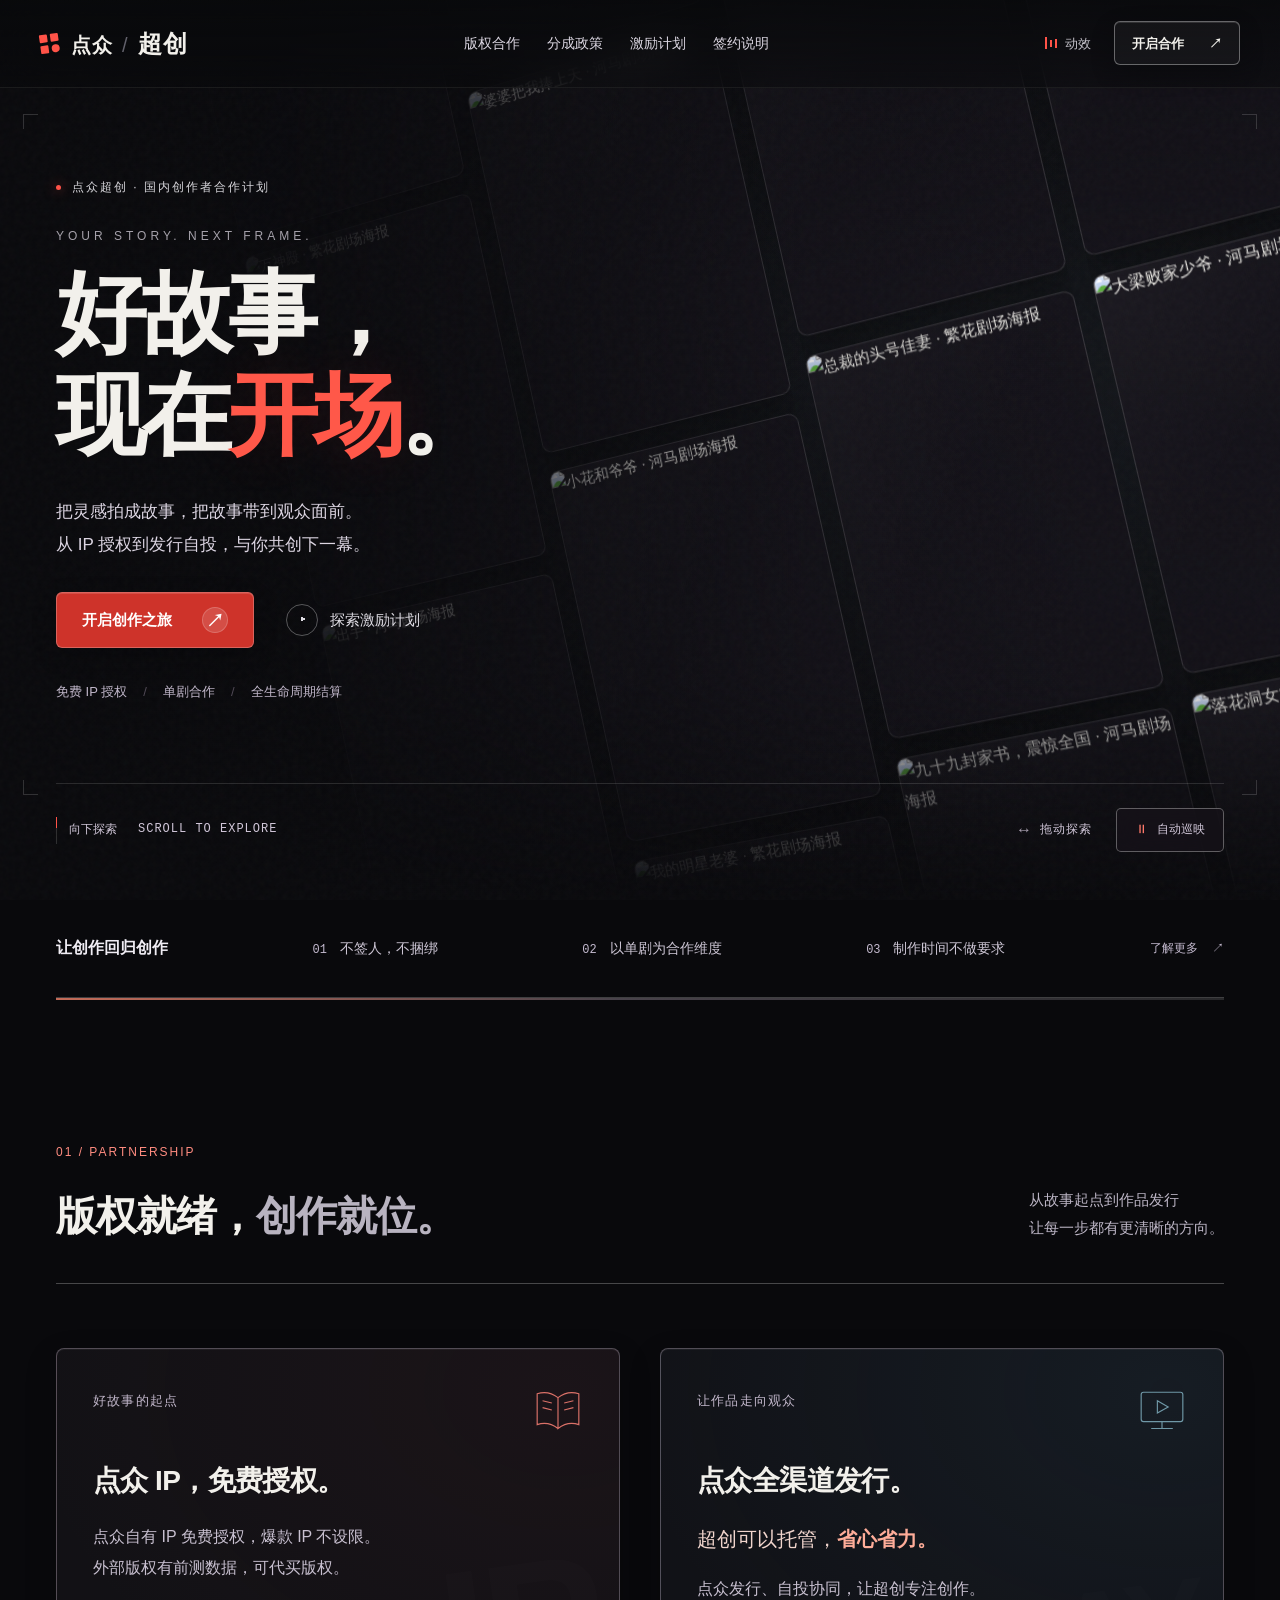
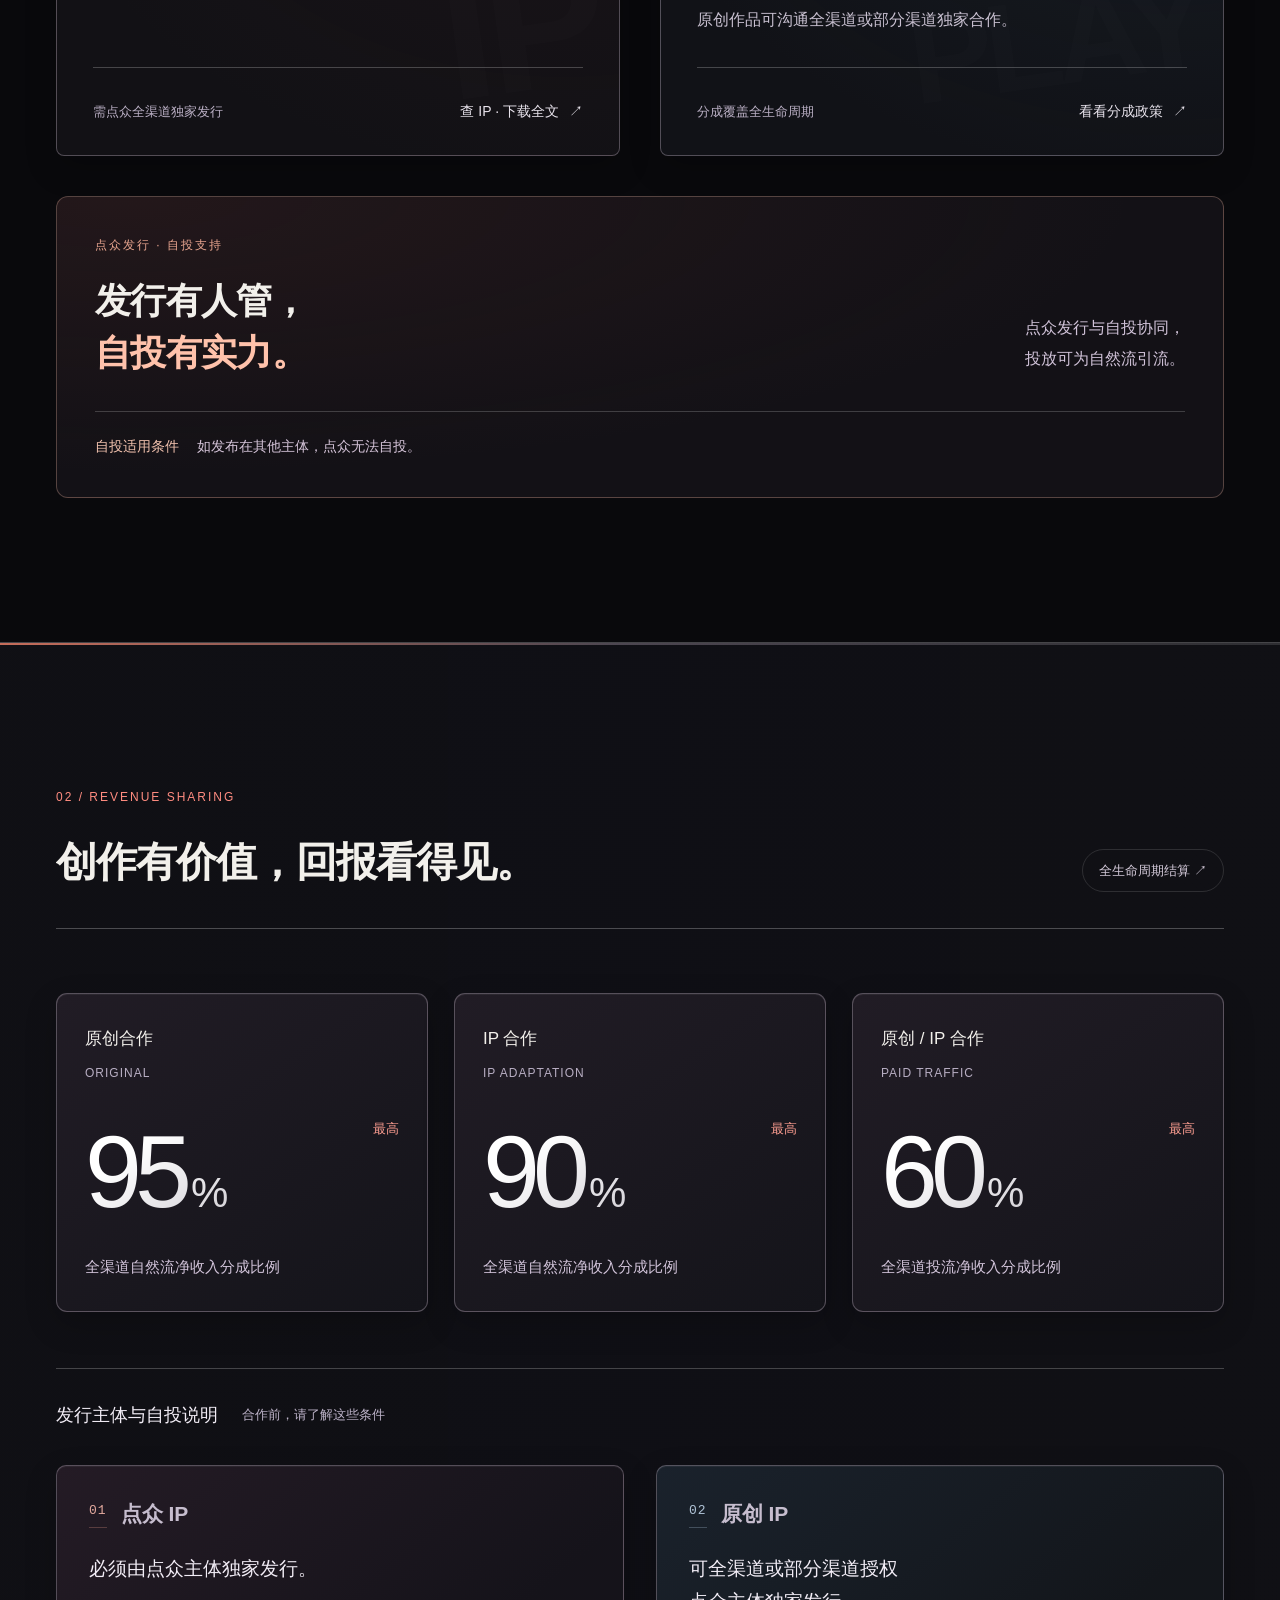
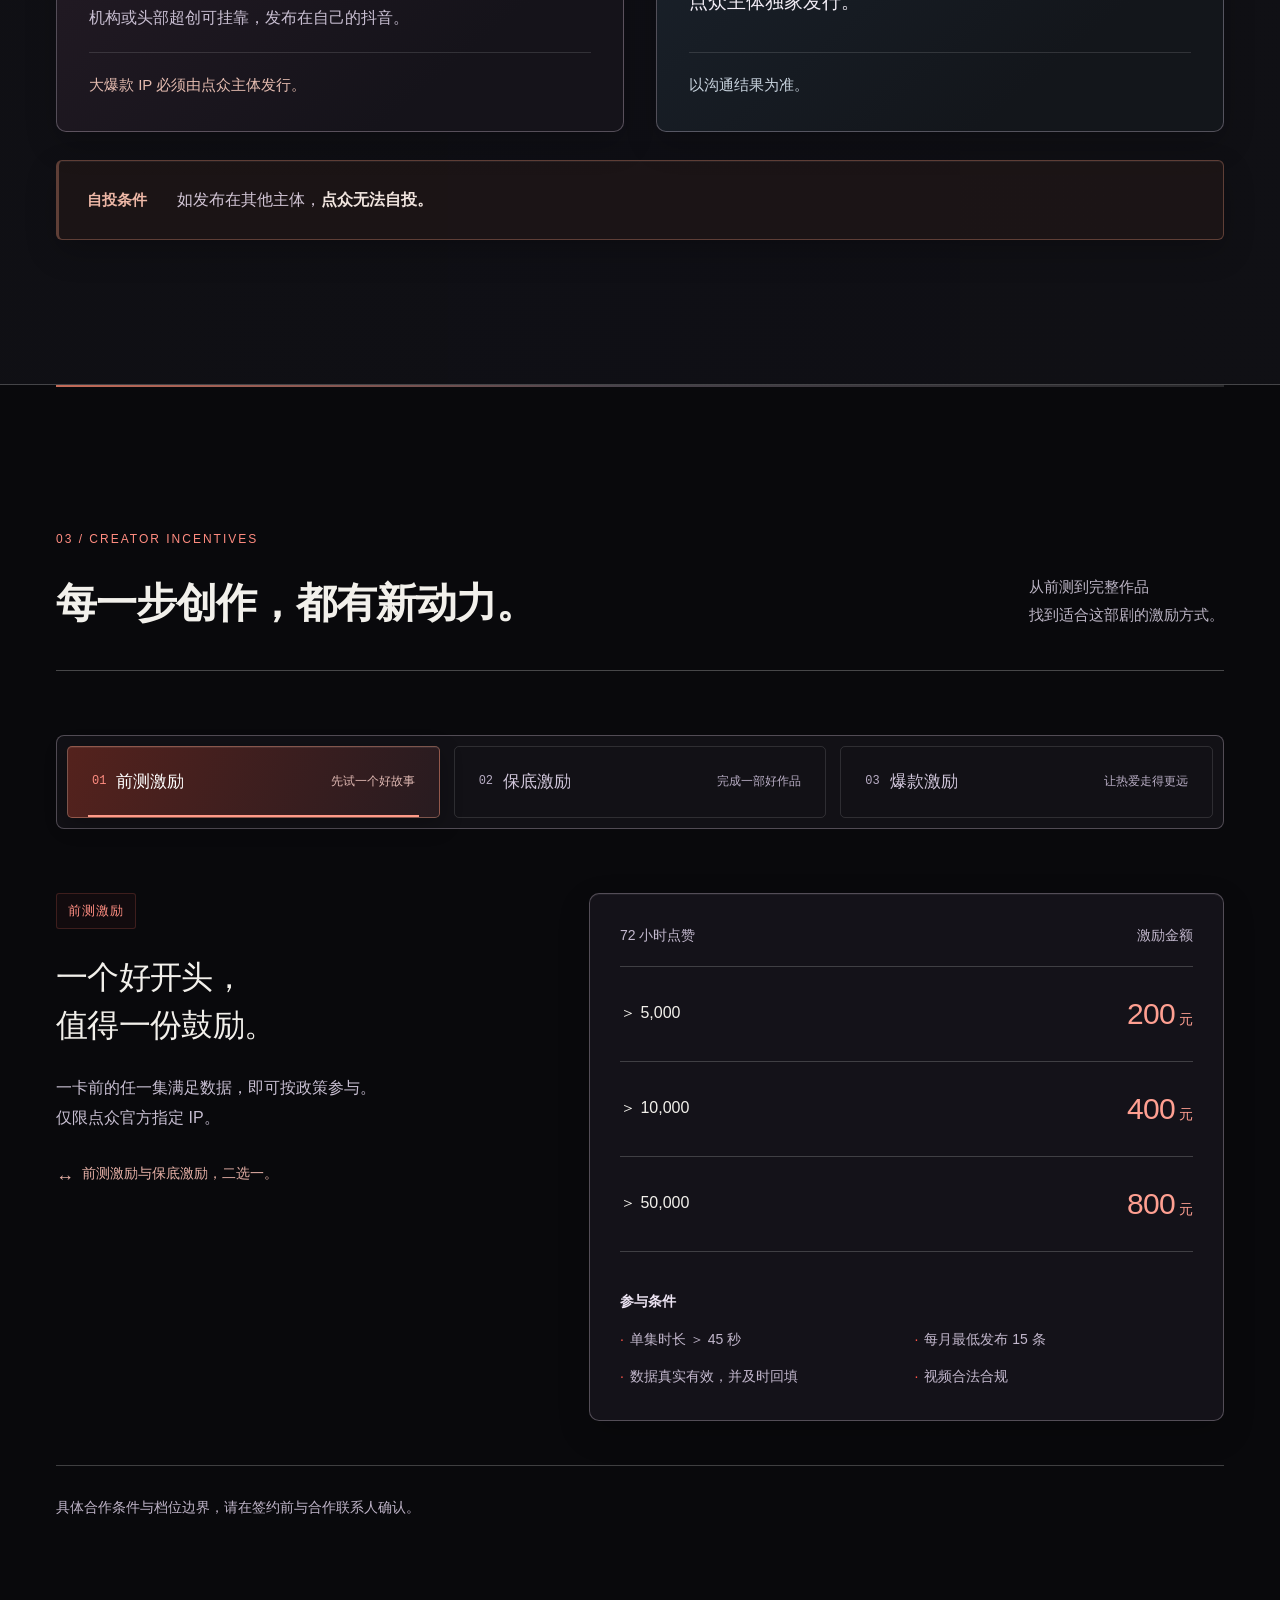
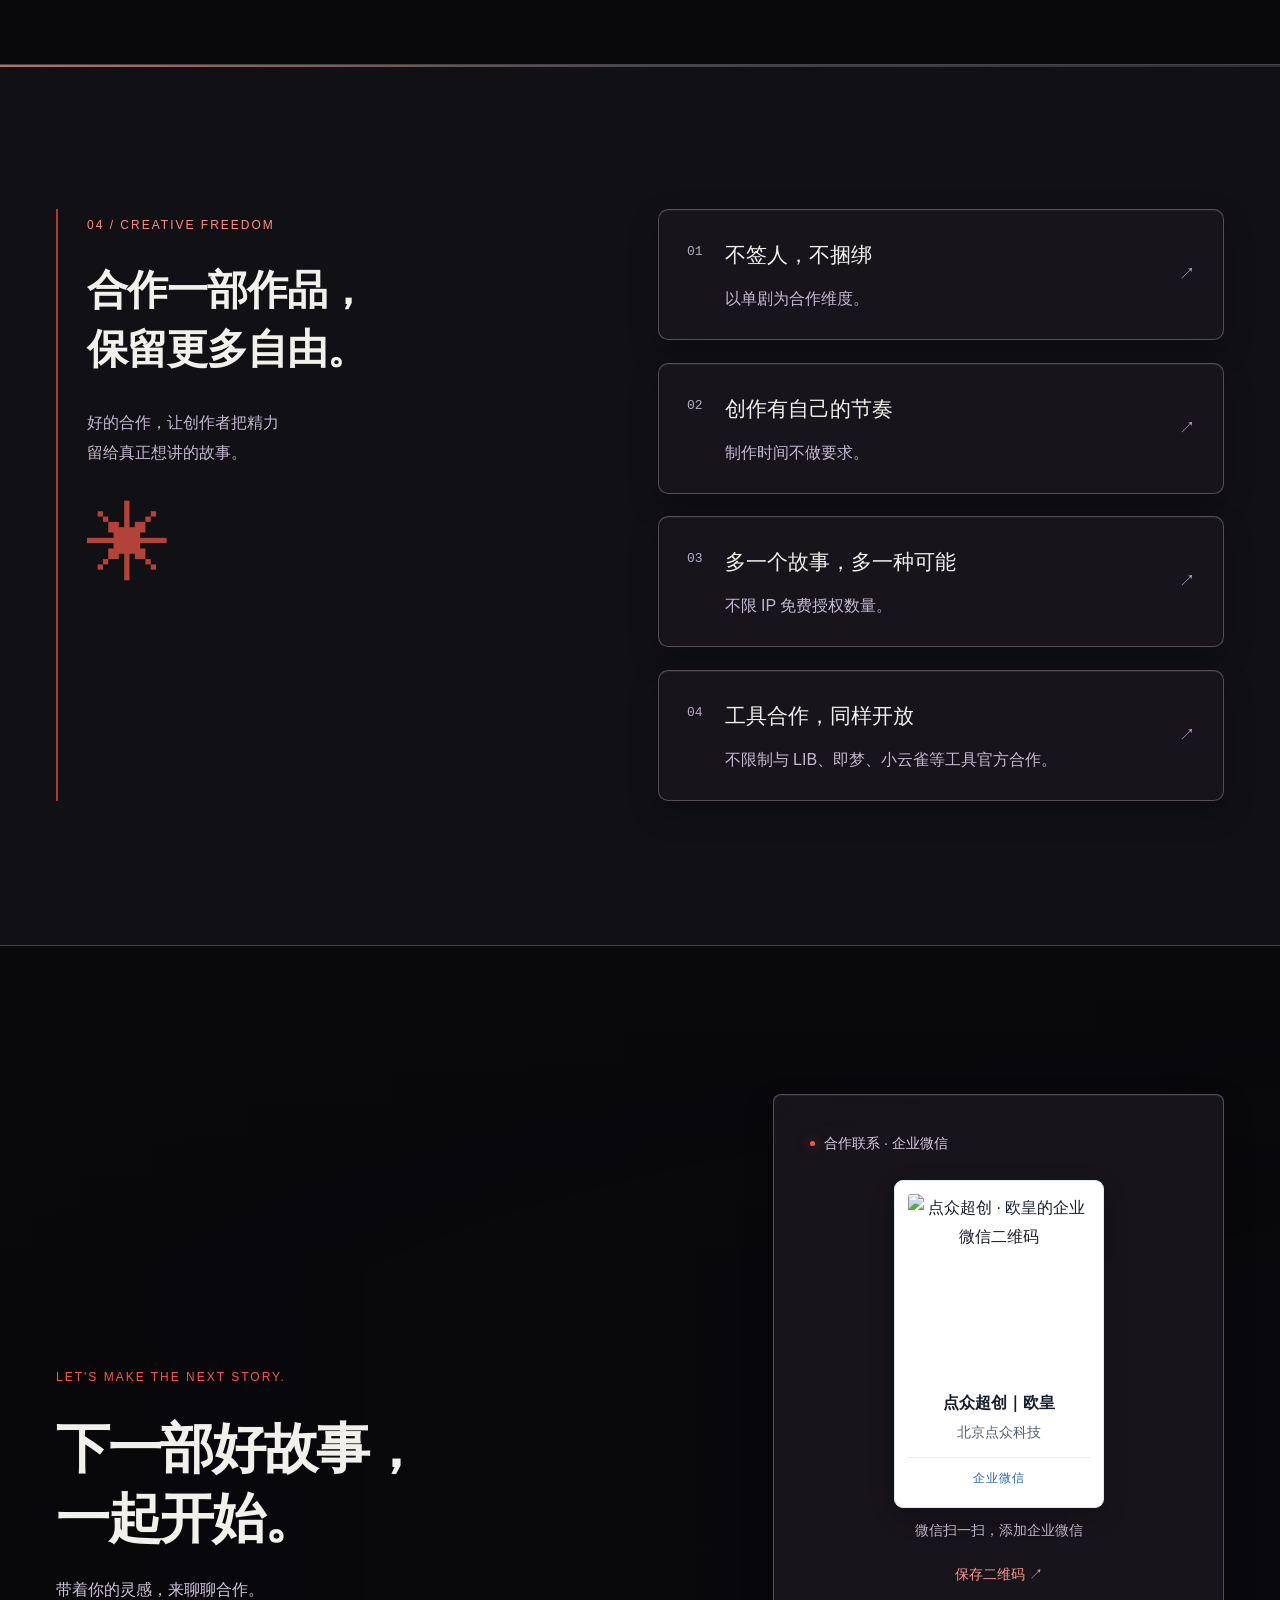
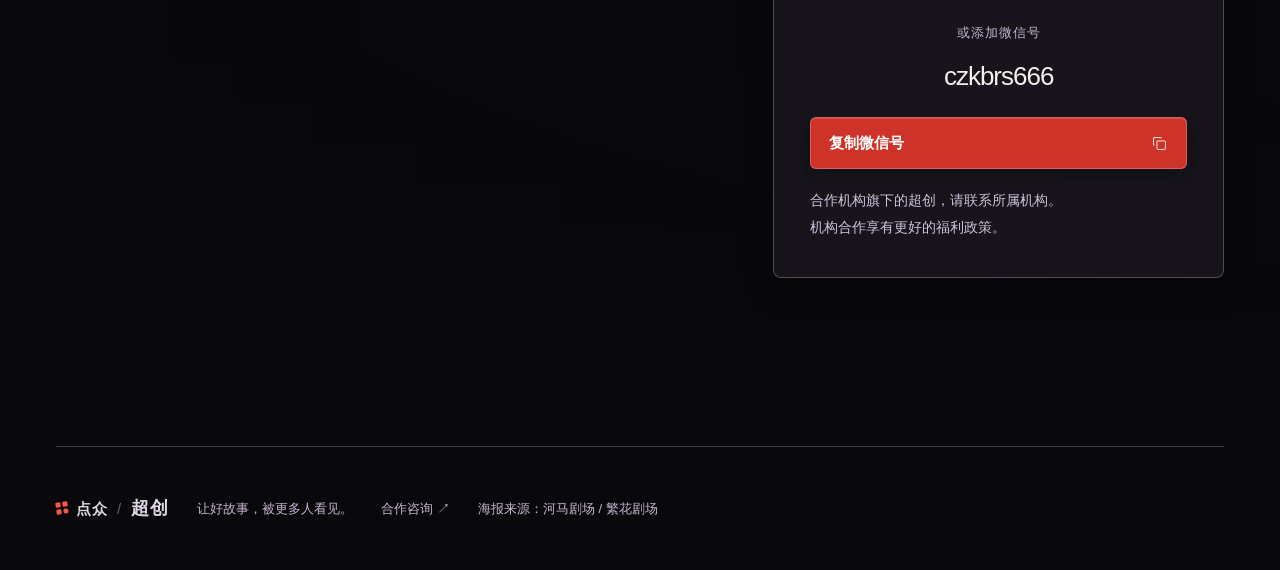
==== index.html @ 18b7c6aa "Publish latest creator cooperation website" ====
<!doctype html>
<html lang="zh-CN">
<head>
  <meta charset="UTF-8">
  <meta name="viewport" content="width=device-width, initial-scale=1">
  <meta name="theme-color" content="#09090c">
  <meta name="description" content="点众超创国内合作政策：IP免费授权、独家发行与自投、收入分成及超创激励计划。">
  <title>点众超创 · 让好故事被看见</title>
  <link rel="icon" href="data:image/svg+xml,%3Csvg xmlns='http://www.w3.org/2000/svg' viewBox='0 0 64 64'%3E%3Crect width='64' height='64' rx='16' fill='%23b83c29'/%3E%3Ctext x='32' y='46' font-size='44' text-anchor='middle' fill='%23fff' font-family='serif'%3E创%3C/text%3E%3C/svg%3E">
  <link rel="preload" as="image" href="assets/hema-new-04.jpg">
  <link rel="stylesheet" href="styles.css?v=20261109-9">
  <script src="script.js?v=20261109-8" defer></script>
</head>
<body>
  <div id="reading-progress" aria-hidden="true"></div>
  <a class="skip" href="#main">跳转到正文</a>
  <header class="site-header">
    <a class="brand" href="#" aria-label="点众超创 首页"><span class="brand-mark" aria-hidden="true"><i></i><i></i><i></i><i></i></span><span>点众<span class="brand-divider">/</span><strong>超创</strong></span></a>
    <nav aria-label="页面目录"><a href="#partnership">版权合作</a><a href="#revenue">分成政策</a><a href="#incentives">激励计划</a><a href="#agreement">签约说明</a></nav>
    <div class="header-actions"><button id="motion-toggle" class="motion-toggle" aria-pressed="true" aria-label="关闭动效"><span class="motion-bars" aria-hidden="true"><i></i><i></i><i></i></span><span>动效</span></button><button class="button button-small button-dark" data-contact>开启合作 <span aria-hidden="true">↗</span></button></div>
  </header>

  <main id="main">
    <section class="hero" aria-labelledby="hero-title">
      <div class="hero-bg reel-background"><div class="poster-reel" role="group" tabindex="0" aria-label="万花筒海报滚轴，36部河马与繁花剧场剧目，可左右拖动或按方向键浏览，空格暂停或继续"><div class="reel-column" data-direction="1" data-speed="0.8" data-offset="0"><div class="reel-track" aria-hidden="true"><div class="reel-set"><div class="reel-poster reel-poster-official" style="--poster-ratio:559/799"><img src="assets/hema-new-04.jpg" alt="桃花马上请长缨 · 河马剧场海报" draggable="false" decoding="async"></div><div class="reel-poster reel-poster-official" style="--poster-ratio:424/606"><img src="assets/fanhua-02.jpg" alt="万神殿 · 繁花剧场海报" draggable="false" decoding="async"></div><div class="reel-poster reel-poster-official" style="--poster-ratio:559/799"><img src="assets/hema-new-06.jpg" alt="出手 · 河马剧场海报" draggable="false" decoding="async"></div><div class="reel-poster reel-poster-official" style="--poster-ratio:559/745"><img src="assets/hema-zhenqianjin.jpg" alt="真千金她只谋权不谋爱 · 河马剧场海报" draggable="false" decoding="async"></div><div class="reel-poster reel-poster-official" style="--poster-ratio:1080/1920"><img src="assets/hema-new-01.jpg" alt="爸爸，你凶我我也爱你 · 河马剧场海报" draggable="false" decoding="async"></div><div class="reel-poster reel-poster-official" style="--poster-ratio:424/606"><img src="assets/fanhua-04.jpg" alt="王者归来 · 繁花剧场海报" draggable="false" decoding="async"></div><div class="reel-poster reel-poster-official" style="--poster-ratio:559/799"><img src="assets/hema-new-05.jpg" alt="团宠老妈惹不起 · 河马剧场海报" draggable="false" decoding="async"></div><div class="reel-poster reel-poster-official" style="--poster-ratio:1080/1920"><img src="assets/hema-zhici.jpg" alt="至此星辰远 · 河马剧场海报" draggable="false" decoding="async"></div><div class="reel-poster reel-poster-official" style="--poster-ratio:559/799"><img src="assets/hema-new-08.jpg" alt="六十大寿 · 河马剧场海报" draggable="false" decoding="async"></div></div><div class="reel-set"><div class="reel-poster reel-poster-official" style="--poster-ratio:559/799"><img src="assets/hema-new-04.jpg" alt="桃花马上请长缨 · 河马剧场海报" draggable="false" decoding="async"></div><div class="reel-poster reel-poster-official" style="--poster-ratio:424/606"><img src="assets/fanhua-02.jpg" alt="万神殿 · 繁花剧场海报" draggable="false" decoding="async"></div><div class="reel-poster reel-poster-official" style="--poster-ratio:559/799"><img src="assets/hema-new-06.jpg" alt="出手 · 河马剧场海报" draggable="false" decoding="async"></div><div class="reel-poster reel-poster-official" style="--poster-ratio:559/745"><img src="assets/hema-zhenqianjin.jpg" alt="真千金她只谋权不谋爱 · 河马剧场海报" draggable="false" decoding="async"></div><div class="reel-poster reel-poster-official" style="--poster-ratio:1080/1920"><img src="assets/hema-new-01.jpg" alt="爸爸，你凶我我也爱你 · 河马剧场海报" draggable="false" decoding="async"></div><div class="reel-poster reel-poster-official" style="--poster-ratio:424/606"><img src="assets/fanhua-04.jpg" alt="王者归来 · 繁花剧场海报" draggable="false" decoding="async"></div><div class="reel-poster reel-poster-official" style="--poster-ratio:559/799"><img src="assets/hema-new-05.jpg" alt="团宠老妈惹不起 · 河马剧场海报" draggable="false" decoding="async"></div><div class="reel-poster reel-poster-official" style="--poster-ratio:1080/1920"><img src="assets/hema-zhici.jpg" alt="至此星辰远 · 河马剧场海报" draggable="false" decoding="async"></div><div class="reel-poster reel-poster-official" style="--poster-ratio:559/799"><img src="assets/hema-new-08.jpg" alt="六十大寿 · 河马剧场海报" draggable="false" decoding="async"></div></div></div></div><div class="reel-column" data-direction="-1" data-speed="1" data-offset="0.35"><div class="reel-track" aria-hidden="true"><div class="reel-set"><div class="reel-poster reel-poster-official" style="--poster-ratio:559/799"><img src="assets/hema-new-18.jpg" alt="南瓷北城 · 河马剧场海报" draggable="false" decoding="async"></div><div class="reel-poster reel-poster-official" style="--poster-ratio:960/1280"><img src="assets/hema-shizi.jpg" alt="世子无双 · 河马剧场海报" draggable="false" decoding="async"></div><div class="reel-poster reel-poster-official" style="--poster-ratio:424/606"><img src="assets/fanhua-05.jpg" alt="商医生，姗姗来迟 · 繁花剧场海报" draggable="false" decoding="async"></div><div class="reel-poster reel-poster-official" style="--poster-ratio:559/799"><img src="assets/hema-new-09.jpg" alt="替身为凰 · 河马剧场海报" draggable="false" decoding="async"></div><div class="reel-poster reel-poster-official" style="--poster-ratio:559/799"><img src="assets/hema-new-20.jpg" alt="婆婆把我捧上天 · 河马剧场海报" draggable="false" decoding="async"></div><div class="reel-poster reel-poster-official" style="--poster-ratio:559/799"><img src="assets/hema-new-16.jpg" alt="小花和爷爷 · 河马剧场海报" draggable="false" decoding="async"></div><div class="reel-poster reel-poster-official" style="--poster-ratio:424/606"><img src="assets/fanhua-03.jpg" alt="我的明星老婆 · 繁花剧场海报" draggable="false" decoding="async"></div><div class="reel-poster reel-poster-official" style="--poster-ratio:1080/1920"><img src="assets/hema-new-03.jpg" alt="等花开，等你归 · 河马剧场海报" draggable="false" decoding="async"></div><div class="reel-poster reel-poster-official" style="--poster-ratio:559/799"><img src="assets/hema-new-17.jpg" alt="无极归来 · 河马剧场海报" draggable="false" decoding="async"></div></div><div class="reel-set"><div class="reel-poster reel-poster-official" style="--poster-ratio:559/799"><img src="assets/hema-new-18.jpg" alt="南瓷北城 · 河马剧场海报" draggable="false" decoding="async"></div><div class="reel-poster reel-poster-official" style="--poster-ratio:960/1280"><img src="assets/hema-shizi.jpg" alt="世子无双 · 河马剧场海报" draggable="false" decoding="async"></div><div class="reel-poster reel-poster-official" style="--poster-ratio:424/606"><img src="assets/fanhua-05.jpg" alt="商医生，姗姗来迟 · 繁花剧场海报" draggable="false" decoding="async"></div><div class="reel-poster reel-poster-official" style="--poster-ratio:559/799"><img src="assets/hema-new-09.jpg" alt="替身为凰 · 河马剧场海报" draggable="false" decoding="async"></div><div class="reel-poster reel-poster-official" style="--poster-ratio:559/799"><img src="assets/hema-new-20.jpg" alt="婆婆把我捧上天 · 河马剧场海报" draggable="false" decoding="async"></div><div class="reel-poster reel-poster-official" style="--poster-ratio:559/799"><img src="assets/hema-new-16.jpg" alt="小花和爷爷 · 河马剧场海报" draggable="false" decoding="async"></div><div class="reel-poster reel-poster-official" style="--poster-ratio:424/606"><img src="assets/fanhua-03.jpg" alt="我的明星老婆 · 繁花剧场海报" draggable="false" decoding="async"></div><div class="reel-poster reel-poster-official" style="--poster-ratio:1080/1920"><img src="assets/hema-new-03.jpg" alt="等花开，等你归 · 河马剧场海报" draggable="false" decoding="async"></div><div class="reel-poster reel-poster-official" style="--poster-ratio:559/799"><img src="assets/hema-new-17.jpg" alt="无极归来 · 河马剧场海报" draggable="false" decoding="async"></div></div></div></div><div class="reel-column" data-direction="1" data-speed="0.9" data-offset="0.15"><div class="reel-track" aria-hidden="true"><div class="reel-set"><div class="reel-poster reel-poster-official" style="--poster-ratio:848/1212"><img src="assets/fanhua-09.jpg" alt="小厨娘的少主夫君 · 繁花剧场海报" draggable="false" decoding="async"></div><div class="reel-poster reel-poster-official" style="--poster-ratio:559/799"><img src="assets/hema-new-10.jpg" alt="大剑 · 河马剧场海报" draggable="false" decoding="async"></div><div class="reel-poster reel-poster-official" style="--poster-ratio:559/799"><img src="assets/hema-new-12.jpg" alt="燃尽九州换卿悦 · 河马剧场海报" draggable="false" decoding="async"></div><div class="reel-poster reel-poster-official" style="--poster-ratio:848/1212"><img src="assets/fanhua-07.jpg" alt="总裁的头号佳妻 · 繁花剧场海报" draggable="false" decoding="async"></div><div class="reel-poster reel-poster-official" style="--poster-ratio:559/799"><img src="assets/hema-new-14.jpg" alt="九十九封家书，震惊全国 · 河马剧场海报" draggable="false" decoding="async"></div><div class="reel-poster reel-poster-official" style="--poster-ratio:1080/1440"><img src="assets/hema-xianyi.jpg" alt="鲜衣怒马少年郎 · 河马剧场海报" draggable="false" decoding="async"></div><div class="reel-poster reel-poster-official" style="--poster-ratio:559/799"><img src="assets/hema-new-13.jpg" alt="那年阳光正好 · 河马剧场海报" draggable="false" decoding="async"></div><div class="reel-poster reel-poster-official" style="--poster-ratio:559/799"><img src="assets/hema-new-11.jpg" alt="大夏傻神 · 河马剧场海报" draggable="false" decoding="async"></div><div class="reel-poster reel-poster-official" style="--poster-ratio:1080/1920"><img src="assets/hema-new-02.jpg" alt="大小姐浴火重生 · 河马剧场海报" draggable="false" decoding="async"></div></div><div class="reel-set"><div class="reel-poster reel-poster-official" style="--poster-ratio:848/1212"><img src="assets/fanhua-09.jpg" alt="小厨娘的少主夫君 · 繁花剧场海报" draggable="false" decoding="async"></div><div class="reel-poster reel-poster-official" style="--poster-ratio:559/799"><img src="assets/hema-new-10.jpg" alt="大剑 · 河马剧场海报" draggable="false" decoding="async"></div><div class="reel-poster reel-poster-official" style="--poster-ratio:559/799"><img src="assets/hema-new-12.jpg" alt="燃尽九州换卿悦 · 河马剧场海报" draggable="false" decoding="async"></div><div class="reel-poster reel-poster-official" style="--poster-ratio:848/1212"><img src="assets/fanhua-07.jpg" alt="总裁的头号佳妻 · 繁花剧场海报" draggable="false" decoding="async"></div><div class="reel-poster reel-poster-official" style="--poster-ratio:559/799"><img src="assets/hema-new-14.jpg" alt="九十九封家书，震惊全国 · 河马剧场海报" draggable="false" decoding="async"></div><div class="reel-poster reel-poster-official" style="--poster-ratio:1080/1440"><img src="assets/hema-xianyi.jpg" alt="鲜衣怒马少年郎 · 河马剧场海报" draggable="false" decoding="async"></div><div class="reel-poster reel-poster-official" style="--poster-ratio:559/799"><img src="assets/hema-new-13.jpg" alt="那年阳光正好 · 河马剧场海报" draggable="false" decoding="async"></div><div class="reel-poster reel-poster-official" style="--poster-ratio:559/799"><img src="assets/hema-new-11.jpg" alt="大夏傻神 · 河马剧场海报" draggable="false" decoding="async"></div><div class="reel-poster reel-poster-official" style="--poster-ratio:1080/1920"><img src="assets/hema-new-02.jpg" alt="大小姐浴火重生 · 河马剧场海报" draggable="false" decoding="async"></div></div></div></div><div class="reel-column" data-direction="-1" data-speed="1.1" data-offset="0.5"><div class="reel-track" aria-hidden="true"><div class="reel-set"><div class="reel-poster reel-poster-official" style="--poster-ratio:1080/1920"><img src="assets/hema-wanli.jpg" alt="万里江山入我怀 · 河马剧场海报" draggable="false" decoding="async"></div><div class="reel-poster reel-poster-official" style="--poster-ratio:424/606"><img src="assets/fanhua-01.jpg" alt="巅峰狂少 · 繁花剧场海报" draggable="false" decoding="async"></div><div class="reel-poster reel-poster-official" style="--poster-ratio:559/799"><img src="assets/hema-new-07.jpg" alt="独宠小农妃 · 河马剧场海报" draggable="false" decoding="async"></div><div class="reel-poster reel-poster-official" style="--poster-ratio:559/745"><img src="assets/hema-yuanjin.jpg" alt="缘尽至此，爱不再言 · 河马剧场海报" draggable="false" decoding="async"></div><div class="reel-poster reel-poster-official" style="--poster-ratio:848/1212"><img src="assets/fanhua-06.jpg" alt="爱逢对手 · 繁花剧场海报" draggable="false" decoding="async"></div><div class="reel-poster reel-poster-official" style="--poster-ratio:559/799"><img src="assets/hema-new-19.jpg" alt="请君入我相思局 · 河马剧场海报" draggable="false" decoding="async"></div><div class="reel-poster reel-poster-official" style="--poster-ratio:559/799"><img src="assets/hema-new-15.jpg" alt="大梁败家少爷 · 河马剧场海报" draggable="false" decoding="async"></div><div class="reel-poster reel-poster-official" style="--poster-ratio:848/1212"><img src="assets/fanhua-08.jpg" alt="落花洞女的传说 · 繁花剧场海报" draggable="false" decoding="async"></div><div class="reel-poster reel-poster-official" style="--poster-ratio:559/799"><img src="assets/hema-new-21.jpg" alt="天尊归来 · 河马剧场海报" draggable="false" decoding="async"></div></div><div class="reel-set"><div class="reel-poster reel-poster-official" style="--poster-ratio:1080/1920"><img src="assets/hema-wanli.jpg" alt="万里江山入我怀 · 河马剧场海报" draggable="false" decoding="async"></div><div class="reel-poster reel-poster-official" style="--poster-ratio:424/606"><img src="assets/fanhua-01.jpg" alt="巅峰狂少 · 繁花剧场海报" draggable="false" decoding="async"></div><div class="reel-poster reel-poster-official" style="--poster-ratio:559/799"><img src="assets/hema-new-07.jpg" alt="独宠小农妃 · 河马剧场海报" draggable="false" decoding="async"></div><div class="reel-poster reel-poster-official" style="--poster-ratio:559/745"><img src="assets/hema-yuanjin.jpg" alt="缘尽至此，爱不再言 · 河马剧场海报" draggable="false" decoding="async"></div><div class="reel-poster reel-poster-official" style="--poster-ratio:848/1212"><img src="assets/fanhua-06.jpg" alt="爱逢对手 · 繁花剧场海报" draggable="false" decoding="async"></div><div class="reel-poster reel-poster-official" style="--poster-ratio:559/799"><img src="assets/hema-new-19.jpg" alt="请君入我相思局 · 河马剧场海报" draggable="false" decoding="async"></div><div class="reel-poster reel-poster-official" style="--poster-ratio:559/799"><img src="assets/hema-new-15.jpg" alt="大梁败家少爷 · 河马剧场海报" draggable="false" decoding="async"></div><div class="reel-poster reel-poster-official" style="--poster-ratio:848/1212"><img src="assets/fanhua-08.jpg" alt="落花洞女的传说 · 繁花剧场海报" draggable="false" decoding="async"></div><div class="reel-poster reel-poster-official" style="--poster-ratio:559/799"><img src="assets/hema-new-21.jpg" alt="天尊归来 · 河马剧场海报" draggable="false" decoding="async"></div></div></div></div></div></div>
      <div class="hero-vignette" aria-hidden="true"></div><div class="film-grain" aria-hidden="true"></div>
      <div class="hero-frame" aria-hidden="true"><i></i><i></i><i></i><i></i></div>
      <div class="hero-content wrap">
        <div class="hero-copy">
          <p class="eyebrow"><span class="status-dot"></span> 点众超创 · 国内创作者合作计划</p>
          <div class="hero-overline">YOUR STORY. NEXT FRAME.</div>
          <h1 id="hero-title"><span>好故事，</span><br><span class="hero-title-last">现在<span class="red">开场</span>。</span></h1>
          <p class="hero-description">把灵感拍成故事，把故事带到观众面前。<br>从 IP 授权到发行自投，与你共创下一幕。</p>
          <div class="hero-actions"><a class="button button-red" href="#partnership"><span>开启创作之旅</span><span class="arrow-disc" aria-hidden="true">↗</span></a><a class="hero-policy-link" href="#incentives"><span class="play-disc" aria-hidden="true">▸</span> 探索激励计划</a></div>
          <div class="hero-footnote"><span>免费 IP 授权</span><b>/</b><span>单剧合作</span><b>/</b><span>全生命周期结算</span></div>
        </div>
        <div class="hero-bottom"><a class="scroll-cue" href="#partnership"><span class="scroll-line" aria-hidden="true"></span> 向下探索 <span>SCROLL TO EXPLORE</span></a><div class="reel-controls"><span class="reel-drag-hint">↔ <span>拖动探索</span></span><button id="reel-toggle" class="reel-toggle" aria-pressed="true" aria-label="暂停海报滚轴"><span class="reel-control-icon" aria-hidden="true"></span><span data-reel-label>自动巡映</span></button></div></div>
      </div>
    </section>

    <div class="principles wrap"><span class="principles-title">让创作回归创作</span><span><i>01</i> 不签人，不捆绑</span><span><i>02</i> 以单剧为合作维度</span><span><i>03</i> 制作时间不做要求</span><a href="#agreement" aria-label="查看完整签约说明">了解更多 <span aria-hidden="true">↗</span></a></div>

    <section class="section wrap" id="partnership" aria-labelledby="partnership-title">
      <div class="section-heading" data-reveal><div><p class="eyebrow section-index">01 / PARTNERSHIP</p><h2 id="partnership-title">版权就绪，<span class="muted-title">创作就位。</span></h2></div><p class="section-aside">从故事起点到作品发行<br>让每一步都有更清晰的方向。</p></div>
      <div class="partnership-grid">
        <article class="partnership-card ip-card tilt-card" data-reveal><span class="card-kicker">好故事的起点</span><div class="line-icon" aria-hidden="true"><svg viewBox="0 0 70 70" fill="none"><path d="M35 19c-9-7-18-8-27-5v40c9-3 18-2 27 5m0-40c9-7 18-8 27-5v40c-9-3-18-2-27 5V19Z" stroke="currentColor" stroke-width="1.5"/><path d="m15 23 12 3m-12 6 12 3m16-9 12-3m-12 12 12-3" stroke="currentColor" stroke-width="1.5"/></svg></div><h3>点众 IP，免费授权。</h3><p>点众自有 IP 免费授权，爆款 IP 不设限。<br>外部版权有前测数据，可代买版权。</p><div class="card-bottom"><span>需点众全渠道独家发行</span><a href="https://dianzhongip.coze.site/" target="_blank" rel="noopener noreferrer">查 IP · 下载全文 <span aria-hidden="true">↗</span></a></div></article>
        <article class="partnership-card distribution-card tilt-card" data-reveal><span class="card-kicker">让作品走向观众</span><div class="line-icon" aria-hidden="true"><svg viewBox="0 0 70 70" fill="none"><rect x="8" y="12" width="54" height="38" rx="3" stroke="currentColor" stroke-width="1.5"/><path d="m29 23 14 8-14 8V23Zm-8 36h28m-14-9v9" stroke="currentColor" stroke-width="1.5"/></svg></div><h3>点众全渠道发行。</h3><p class="managed-value">超创可以托管，<strong>省心省力。</strong></p><p>点众发行、自投协同，让超创专注创作。<br>原创作品可沟通全渠道或部分渠道独家合作。</p><div class="card-bottom"><span>分成覆盖全生命周期</span><a href="#revenue">看看分成政策 <span aria-hidden="true">↗</span></a></div></article>
      </div>
      <aside class="investment-capability" data-reveal aria-labelledby="investment-title">
        <div class="investment-heading"><div><p class="eyebrow">点众发行 · 自投支持</p><h3 id="investment-title">发行有人管，<br><span>自投有实力。</span></h3></div><p>点众发行与自投协同，<br>投放可为自然流引流。</p></div>
        <div class="investment-foot"><p><strong>自投适用条件</strong>如发布在其他主体，点众无法自投。</p></div>
      </aside>
    </section>

    <section class="revenue-section" id="revenue" aria-labelledby="revenue-title"><div class="wrap">
      <div class="section-heading" data-reveal><div><p class="eyebrow section-index">02 / REVENUE SHARING</p><h2 id="revenue-title">创作有价值，回报看得见。</h2></div><span class="outline-pill">全生命周期结算 ↗</span></div>
      <div class="revenue-grid" data-reveal>
        <article><span class="revenue-label">原创合作 <span>ORIGINAL</span></span><p class="revenue-number">95<span>%</span><small>最高</small></p><p class="revenue-caption"><span>全渠道自然流</span><span>净收入分成比例</span></p></article>
        <article><span class="revenue-label">IP 合作 <span>IP ADAPTATION</span></span><p class="revenue-number">90<span>%</span><small>最高</small></p><p class="revenue-caption"><span>全渠道自然流</span><span>净收入分成比例</span></p></article>
        <article><span class="revenue-label">原创 / IP 合作 <span>PAID TRAFFIC</span></span><p class="revenue-number">60<span>%</span><small>最高</small></p><p class="revenue-caption"><span>全渠道投流</span><span>净收入分成比例</span></p></article>
      </div>
      <section class="distribution-details" id="distribution" aria-labelledby="distribution-title">
        <div class="distribution-heading" data-reveal><h3 class="details-title" id="distribution-title">发行主体与自投说明</h3><span class="details-hint">合作前，请了解这些条件</span></div>
        <div class="details-body">
          <div class="distribution-rules">
            <article class="distribution-rule">
              <div class="rule-heading"><span class="rule-number" aria-hidden="true">01</span><h3>点众 IP</h3></div>
              <p class="rule-lead">必须由点众主体独家发行。</p>
              <p>机构或头部超创可挂靠，发布在自己的抖音。</p>
              <p class="rule-note">大爆款 IP 必须由点众主体发行。</p>
            </article>
            <article class="distribution-rule original-rule">
              <div class="rule-heading"><span class="rule-number" aria-hidden="true">02</span><h3>原创 IP</h3></div>
              <p class="rule-lead">可全渠道或部分渠道授权<br>点众主体独家发行。</p>
              <p class="rule-note">以沟通结果为准。</p>
            </article>
          </div>
          <div class="self-investment-rule" data-reveal><h3>自投条件</h3><p>如发布在其他主体，<strong>点众无法自投。</strong></p></div>
        </div>
      </section>
    </div></section>

    <section class="section wrap" id="incentives" aria-labelledby="incentives-title">
      <div class="section-heading" data-reveal><div><p class="eyebrow section-index">03 / CREATOR INCENTIVES</p><h2 id="incentives-title">每一步创作，都有新动力。</h2></div><p class="section-aside">从前测到完整作品<br>找到适合这部剧的激励方式。</p></div>
      <div class="incentive-tabs" role="tablist" aria-label="激励政策"><button id="tab-pretest" role="tab" aria-selected="true" aria-controls="panel-pretest" tabindex="0"><span>01</span> 前测激励 <i>先试一个好故事</i></button><button id="tab-guarantee" role="tab" aria-selected="false" aria-controls="panel-guarantee" tabindex="-1"><span>02</span> 保底激励 <i>完成一部好作品</i></button><button id="tab-hit" role="tab" aria-selected="false" aria-controls="panel-hit" tabindex="-1"><span>03</span> 爆款激励 <i>让热爱走得更远</i></button></div>
      <div class="incentive-panel" id="panel-pretest" role="tabpanel" aria-labelledby="tab-pretest" tabindex="0">
        <div class="incentive-intro"><span class="mini-label">前测激励</span><h3>一个好开头，<br>值得一份鼓励。</h3><p>一卡前的任一集满足数据，即可按政策参与。<br>仅限点众官方指定 IP。</p><div class="exclusivity"><span aria-hidden="true">↔</span> 前测激励与保底激励，二选一。</div></div>
        <div class="incentive-data"><table><caption class="sr-only">前测激励金额档位</caption><thead><tr><th scope="col">72 小时点赞</th><th scope="col">激励金额</th></tr></thead><tbody><tr><td>＞ 5,000</td><td><strong>200</strong> 元</td></tr><tr><td>＞ 10,000</td><td><strong>400</strong> 元</td></tr><tr><td>＞ 50,000</td><td><strong>800</strong> 元</td></tr></tbody></table><div class="requirements"><span>参与条件</span><ul><li>单集时长 ＞ 45 秒</li><li>每月最低发布 15 条</li><li>数据真实有效，并及时回填</li><li>视频合法合规</li></ul></div></div>
      </div>
      <div class="incentive-panel" id="panel-guarantee" role="tabpanel" aria-labelledby="tab-guarantee" tabindex="0" hidden>
        <div class="incentive-intro"><span class="mini-label">保底激励</span><h3>认真完成的故事，<br>值得被支持。</h3><p>需制作全剧，时长 ＞ 60 分钟。<br>原创作品与点众 IP 均可参与。</p><div class="exclusivity"><span aria-hidden="true">↔</span> 保底与前测、纯分成爆款激励均不可叠加。</div></div>
        <div class="incentive-data"><table><caption class="sr-only">保底激励金额档位</caption><thead><tr><th scope="col">72 小时点赞</th><th scope="col">保底金额</th></tr></thead><tbody><tr><td>＞ 5,000</td><td><strong>1,000</strong> 元</td></tr><tr><td>＞ 10,000</td><td><strong>5,000</strong> 元</td></tr><tr><td>＞ 50,000</td><td><strong>10,000</strong> 元</td></tr></tbody></table><div class="requirements"><span>验收与发放</span><p>剧集须合法合规，达到上传平台过审质量及制片验收标准，成品剧上架后发放保底金。</p></div></div>
      </div>
      <div class="incentive-panel hit-panel" id="panel-hit" role="tabpanel" aria-labelledby="tab-hit" tabindex="0" hidden>
        <div class="incentive-intro"><span class="mini-label">纯分成爆款激励</span><h3>好故事的回响，<br>不止于此。</h3><p>抖音 14 日播放量或红果 14 日收藏，<br>任选其一达标，按符合条件的最高档奖励。</p><div class="exclusivity"><span aria-hidden="true">↔</span> 纯分成爆款激励与保底激励，二选一。</div></div>
        <div class="incentive-data"><table class="hit-table"><caption class="hit-rule"><strong>任一平台达标，按符合条件的最高一档奖励</strong><span>抖音播放量或红果收藏量，无需同时达标。</span></caption><thead><tr><th scope="col">抖音 14 日<br>播放量</th><th scope="col">红果 14 日<br>收藏</th><th scope="col">爆款激励</th></tr></thead><tbody><tr><td>破亿</td><td>≥ 30 万</td><td><strong>50,000</strong> 元</td></tr><tr><td>5,000 万–1 亿</td><td>10 万–30 万</td><td><strong>10,000</strong> 元</td></tr><tr><td>2,000 万–5,000 万</td><td>/</td><td><strong>5,000</strong> 元</td></tr></tbody></table><div class="requirements"><span>奖励规则 · 就高不叠加</span><p>若同时符合两平台或多个档位，本项爆款激励仅发放符合条件的最高一档奖励，不累计叠加。</p></div></div>
      </div>
      <p class="policy-note">具体合作条件与档位边界，请在签约前与合作联系人确认。</p>
    </section>

    <section class="agreement-section" id="agreement" aria-labelledby="agreement-title"><div class="wrap agreement-layout" data-reveal><div><p class="eyebrow section-index">04 / CREATIVE FREEDOM</p><h2 id="agreement-title">合作一部作品，<br>保留更多自由。</h2><p class="agreement-description">好的合作，让创作者把精力<br>留给真正想讲的故事。</p><span class="agreement-symbol" aria-hidden="true">✳</span></div><div class="agreement-list"><article><span>01</span><div><h3>不签人，不捆绑</h3><p>以单剧为合作维度。</p></div><span aria-hidden="true">↗</span></article><article><span>02</span><div><h3>创作有自己的节奏</h3><p>制作时间不做要求。</p></div><span aria-hidden="true">↗</span></article><article><span>03</span><div><h3>多一个故事，多一种可能</h3><p>不限 IP 免费授权数量。</p></div><span aria-hidden="true">↗</span></article><article><span>04</span><div><h3>工具合作，同样开放</h3><p>不限制与 LIB、即梦、小云雀等工具官方合作。</p></div><span aria-hidden="true">↗</span></article></div></div></section>

    <section class="contact-section wrap" id="contact" data-reveal aria-labelledby="contact-title"><div><p class="eyebrow">LET'S MAKE THE NEXT STORY.</p><h2 id="contact-title">下一部好故事，<br>一起开始。</h2><p>带着你的灵感，来聊聊合作。</p></div><div class="contact-card"><span class="contact-label"><span class="status-dot"></span> 合作联系 · 企业微信</span><div class="wecom-qr"><div class="wecom-business-card"><img src="assets/wecom-contact.jpg" width="326" height="329" alt="点众超创 · 欧皇的企业微信二维码"><strong>点众超创｜欧皇</strong><span>北京点众科技</span><small>企业微信</small></div><span>微信扫一扫，添加企业微信</span><a href="assets/wecom-contact.jpg" download="点众超创-企业微信二维码.jpg">保存二维码 ↗</a></div><span class="wechat">czkbrs666</span><button class="button button-red" data-copy>复制微信号 <svg width="17" height="17" viewBox="0 0 20 20" fill="none" aria-hidden="true"><rect x="7" y="7" width="10" height="10" rx="1" stroke="currentColor"/><path d="M12 4V3H3v9h1" stroke="currentColor"/></svg></button><p>合作机构旗下的超创，请联系所属机构。<br>机构合作享有更好的福利政策。</p></div></section>
  </main>

  <footer class="site-footer wrap"><a class="brand" href="#"><span class="brand-mark" aria-hidden="true"><i></i><i></i><i></i><i></i></span><span>点众<span class="brand-divider">/</span><strong>超创</strong></span></a><span>让好故事，被更多人看见。</span><button class="footer-contact" data-contact>合作咨询 ↗</button><span class="poster-sources">海报来源：<a href="https://kuaikaw.cn/" target="_blank" rel="noopener noreferrer">河马剧场</a> / <a href="http://wfread.com/" target="_blank" rel="noopener noreferrer">繁花剧场</a></span></footer>

  <dialog id="contact-dialog" aria-labelledby="dialog-title"><button class="dialog-close" data-close-dialog aria-label="关闭合作联系弹窗">×</button><p class="eyebrow">LET'S CREATE TOGETHER</p><h2 id="dialog-title">好故事，从这里开始。</h2><p>扫码添加企业微信，沟通 IP、发行与激励政策。</p><div class="wecom-qr"><div class="wecom-business-card"><img src="assets/wecom-contact.jpg" width="326" height="329" alt="点众超创 · 欧皇的企业微信二维码"><strong>点众超创｜欧皇</strong><span>北京点众科技</span><small>企业微信</small></div><span>微信扫一扫，添加企业微信</span><a href="assets/wecom-contact.jpg" download="点众超创-企业微信二维码.jpg">保存二维码 ↗</a></div><label for="wechat-id">合作微信号</label><input id="wechat-id" readonly value="czkbrs666"><button class="button button-red" data-copy>复制微信号 <span aria-hidden="true">↗</span></button><p class="dialog-note">合作机构旗下的超创，请联系所属机构。</p></dialog>
  <div class="toast" role="status" aria-live="polite"></div>
</body>
</html>
---- styles.css ----
@charset "UTF-8";
:root{--bg:#09090c;--surface:#111116;--ink:#f2f0eb;--muted:#9b9ba6;--red:#ff5348;--line:#ffffff19;--sans:-apple-system,BlinkMacSystemFont,"PingFang SC","Microsoft YaHei",sans-serif;--serif:"Songti SC","STSong",serif;--ease:cubic-bezier(.22,1,.36,1)}
*{box-sizing:border-box}html{scroll-behavior:smooth;scroll-padding-top:108px;color-scheme:dark}body{margin:0;background:var(--bg);color:var(--ink);font-family:var(--sans);font-size:15px;line-height:1.7;-webkit-font-smoothing:antialiased}button,input{font:inherit}button{cursor:pointer;color:inherit}a{color:inherit;text-decoration:none}button,a,summary{touch-action:manipulation;-webkit-tap-highlight-color:transparent}a:focus-visible,button:focus-visible,summary:focus-visible,input:focus-visible,[role=tabpanel]:focus-visible{outline:2px solid var(--red);outline-offset:5px}::selection{background:#c1342b;color:#fff}.wrap{width:min(1280px,calc(100% - 112px));margin-inline:auto}.red{color:var(--red)}.muted-title{color:#81818c}.sr-only{position:absolute;width:1px;height:1px;padding:0;margin:-1px;overflow:hidden;clip:rect(0,0,0,0);white-space:nowrap;border:0}.skip{position:fixed;top:12px;left:12px;padding:12px 20px;background:var(--bg);z-index:100;transform:translateY(-160%)}.skip:focus{transform:none}#reading-progress{position:fixed;z-index:90;top:0;left:0;width:100%;height:2px;background:var(--red);box-shadow:0 0 14px #ff5348a0;transform:scaleX(0);transform-origin:left;pointer-events:none}
.site-header{position:fixed;z-index:40;inset:0 0 auto;height:88px;display:flex;align-items:center;justify-content:space-between;gap:30px;padding:0 max(40px,calc((100vw - 1360px)/2));background:linear-gradient(180deg,#08090bce,#08090b67);border-bottom:1px solid #ffffff12;backdrop-filter:blur(20px)}.brand{display:inline-flex;align-items:center;gap:12px;font-size:20px;font-weight:650;letter-spacing:1px;white-space:nowrap}.brand strong{font-size:24px;font-weight:800}.brand-divider{margin:0 9px;color:#62616b;font-weight:300}.brand-mark{display:grid;grid-template-columns:repeat(2,8px);gap:3px;transform:rotate(-8deg)}.brand-mark i{width:8px;height:8px;background:var(--red);border-radius:1px}.brand-mark i:last-child{border-radius:50%}.site-header nav{display:flex;gap:27px;font-size:12px;color:#c0c0c7}.site-header nav a{position:relative;padding:14px 0;transition:color .2s}.site-header nav a:after{content:"";position:absolute;left:0;right:100%;bottom:7px;height:2px;background:var(--red);transition:right .35s var(--ease)}.site-header nav a:hover{color:#fff}.site-header nav a:hover:after{right:0}.header-actions{display:flex;gap:23px;align-items:center}.motion-toggle{background:none;border:0;display:flex;gap:8px;align-items:center;font-size:10px;color:#c3c1c9;padding:12px 0}.motion-bars{display:flex;gap:3px;height:13px;align-items:center}.motion-bars i{display:block;width:2px;height:12px;background:var(--red);animation:equalizer .8s ease-in-out infinite alternate}.motion-bars i:nth-child(2){animation-delay:-.45s;height:7px}.motion-bars i:nth-child(3){animation-delay:-.25s;height:9px}.motion-toggle[aria-pressed=false] .motion-bars i{animation:none;height:3px;background:#86838e}
.button{position:relative;display:inline-flex;align-items:center;justify-content:center;gap:30px;min-height:54px;padding:14px 25px;border:1px solid transparent;border-radius:6px;font-size:13px;font-weight:550;line-height:1.5;isolation:isolate;overflow:hidden;transition:transform .35s var(--ease),box-shadow .35s,border-color .35s,background .35s}.button:before{content:"";position:absolute;inset:0;background:radial-gradient(150px circle at var(--mx,50%) var(--my,50%),#ffffff35,transparent 75%);opacity:0;transition:opacity .3s;pointer-events:none;z-index:-1}.button:hover:before{opacity:1}.button:hover{transform:translateY(-3px);box-shadow:0 12px 32px #0005}.button:active{transform:translateY(0) scale(.97)}.button-red{background:#ee3d32;color:white;border-color:#ff655950;box-shadow:0 7px 35px #f13c3219}.button-red:hover{background:#ff4c40;box-shadow:0 12px 36px #f33d3330}.button-dark{background:#ffffff0a;border-color:#ffffff35;color:var(--ink)}.button-dark:hover{border-color:#ff5b4c80;background:#ff53481a}.button-small{min-height:39px;padding:9px 17px;font-size:11px;gap:25px}.button-ripple{position:absolute;pointer-events:none;border-radius:50%;background:#fff6;z-index:-1;transform:scale(0);animation:rippleBurst .65s ease-out forwards}.arrow-disc{display:grid;place-items:center;border-radius:50%;background:#fff2;border:1px solid #ffffff30;width:26px;height:26px;font-size:18px;transition:transform .3s var(--ease)}.button:hover .arrow-disc{transform:rotate(45deg)}.text-link{display:inline-flex;align-items:center;gap:10px;font-size:12px;padding:7px 0;border-bottom:1px solid #ffffff3c;transition:color .25s,border-color .25s}.text-link:hover{color:var(--red);border-color:var(--red)}
.hero{position:relative;min-height:720px;height:100svh;max-height:1050px;isolation:isolate;overflow:hidden;background:#0d0e13}.hero-bg{position:absolute;inset:-3% 0 0;z-index:-5;transform:translate3d(0,var(--hero-shift,0px),0);pointer-events:none}.hero-vignette{position:absolute;inset:0;z-index:-3;background:linear-gradient(90deg,#08090bf7 0%,#08090bde 24%,#08090b65 49%,#08090b05 75%),linear-gradient(0deg,#09090c 0%,#09090c28 24%,#09090c00 68%,#09090c20 100%);pointer-events:none}.film-grain{position:absolute;z-index:-2;inset:0;opacity:.05;pointer-events:none;background-image:url("data:image/svg+xml,%3Csvg viewBox='0 0 180 180' xmlns='http://www.w3.org/2000/svg'%3E%3Cfilter id='noise'%3E%3CfeTurbulence type='fractalNoise' baseFrequency='.88' numOctaves='3' stitchTiles='stitch'/%3E%3C/filter%3E%3Crect width='100%25' height='100%25' opacity='.6' filter='url(%23noise)'/%3E%3C/svg%3E")}.hero-content{position:relative;height:100%;min-height:inherit;display:flex;align-items:center;padding-top:90px;padding-bottom:110px}.hero-copy{width:65%;max-width:750px;position:relative;z-index:1}.eyebrow{font-size:10px;letter-spacing:2px;font-weight:500;display:flex;align-items:center;gap:11px;margin:0 0 28px;text-transform:uppercase}.status-dot{width:5px;height:5px;background:var(--red);border-radius:50%;display:inline-block;flex-shrink:0;box-shadow:0 0 12px #ff493caa}.hero .eyebrow{color:#d8d7dc;letter-spacing:2px;animation:heroIn 1s .1s var(--ease) both}.hero-overline{font-size:10px;letter-spacing:4px;color:#a5a1aa;margin-bottom:14px;animation:heroIn 1s .18s var(--ease) both}.hero h1{font-size:clamp(70px,7vw,108px);font-weight:800;letter-spacing:-4px;line-height:1.14;margin:0 0 30px}.hero h1>span{display:inline-block;animation:titleIn 1.25s .2s var(--ease) both}.hero h1>.hero-title-last{animation-delay:.35s}.hero h1 .red{color:#ff5849;text-shadow:0 0 55px #c929291f}.hero-description{color:#b9b6bf;font-size:14px;line-height:2;margin:0 0 31px;animation:heroIn 1s .4s var(--ease) both}.hero-actions{display:flex;align-items:center;gap:32px;animation:heroIn 1s .5s var(--ease) both}.hero-policy-link{display:inline-flex;gap:12px;align-items:center;font-size:12px;color:#dedce3}.play-disc{border:1px solid #ffffff50;border-radius:50%;display:grid;place-items:center;width:32px;height:32px;font-size:16px;padding-left:2px;transition:background .3s,box-shadow .3s}.hero-policy-link:hover .play-disc{background:#ffffff20;box-shadow:0 0 0 6px #ffffff08}.hero-footnote{display:flex;gap:14px;align-items:center;font-size:10px;color:#96929c;margin-top:32px;animation:heroIn 1s .6s var(--ease) both}.hero-footnote b{font-weight:300;color:#514a56}.hero-scene-meta{position:absolute;right:0;bottom:171px;display:flex;flex-direction:column;align-items:flex-end;gap:9px;font-size:10px;color:#b4b0b7}.scene-rec{font-family:monospace;font-size:8px;letter-spacing:2px;display:flex;align-items:center;gap:8px}.scene-rec i{height:5px;width:5px;border-radius:50%;background:#ff5348;box-shadow:0 0 10px #ff5348}.hero-bottom{position:absolute;bottom:48px;left:0;right:0;display:flex;align-items:center;justify-content:space-between;border-top:1px solid #ffffff20;padding-top:24px}.scroll-cue{display:flex;align-items:center;gap:12px;font-size:10px}.scroll-cue>span:last-child{font-family:monospace;font-size:8px;color:#777580;margin-left:9px;letter-spacing:1px}.scroll-line{height:27px;width:1px;background:#ffffff25;position:relative;overflow:hidden}.scroll-line:after{content:"";position:absolute;top:0;height:11px;width:1px;background:var(--red);animation:scrollBeam 1.7s ease-in-out infinite}.hero-frame{position:absolute;inset:114px 23px 105px;z-index:-1;pointer-events:none}.hero-frame i{position:absolute;width:15px;height:15px;border-color:#ffffff28;border-style:solid}.hero-frame i:nth-child(1){left:0;top:0;border-width:1px 0 0 1px}.hero-frame i:nth-child(2){right:0;top:0;border-width:1px 1px 0 0}.hero-frame i:nth-child(3){left:0;bottom:0;border-width:0 0 1px 1px}.hero-frame i:nth-child(4){right:0;bottom:0;border-width:0 1px 1px 0}
.principles{border-bottom:1px solid var(--line);display:flex;align-items:center;justify-content:space-between;gap:22px;padding:27px 0;font-size:11px;color:#b0acb8}.principles-title{font-weight:600;color:#f0edf4;font-size:13px}.principles i{font-style:normal;font-family:monospace;font-size:9px;color:var(--red);margin-right:9px}.principles>a{font-size:10px;color:#8c8794;display:flex;gap:14px}.section-heading{display:flex;align-items:flex-end;justify-content:space-between;gap:25px;margin-bottom:38px}.section-heading h2,.agreement-layout h2{font-size:38px;line-height:1.4;letter-spacing:-1.5px;font-weight:650;margin:0}.section-index{font-size:9px;color:var(--red);letter-spacing:2.2px;margin-bottom:18px}.section-index>span{color:#7e7889;border-left:1px solid #ffffff30;padding-left:14px;margin-left:3px;letter-spacing:1px}.section-aside{font-size:12px;color:var(--muted);line-height:1.9;margin:0 0 4px}.section-aside p{margin:0 0 9px}.tilt-card{transform:perspective(1000px) rotateX(var(--rx,0deg)) rotateY(var(--ry,0deg));transition:transform .5s var(--ease),border-color .4s,box-shadow .4s}.tilt-card:after{content:"";position:absolute;inset:0;border-radius:inherit;background:radial-gradient(430px circle at var(--mx,50%) var(--my,50%),#ffffff15,transparent 65%);opacity:0;transition:opacity .4s;pointer-events:none;z-index:2}.tilt-card:hover:after{opacity:1}.tilt-card:hover{border-color:#ffffff35;box-shadow:0 25px 50px #0006}
.section{padding:84px 0}.partnership-grid{display:grid;grid-template-columns:1fr 1fr;gap:23px;perspective:1200px}.partnership-card{background:linear-gradient(140deg,#18151c,#101014);border:1px solid var(--line);border-radius:8px;position:relative;isolation:isolate;overflow:hidden;padding:34px 35px 0;min-height:310px}.partnership-card:before{content:"IP";position:absolute;right:20px;bottom:36px;font-size:184px;font-weight:900;line-height:1;letter-spacing:-8px;color:#ffffff03;z-index:-1;transform:rotate(-8deg)}.distribution-card:before{content:"PLAY";font-size:127px;bottom:50px}.ip-card{background:radial-gradient(ellipse at 90% 10%,#602b311d,transparent 75%),#121115}.distribution-card{background:radial-gradient(ellipse at 90% 10%,#29445533,transparent 75%),#111217}.card-kicker{font-size:10px;letter-spacing:1.2px;color:#898391}.line-icon{position:absolute;width:54px;height:54px;right:34px;top:34px;color:#da7168}.distribution-card .line-icon{color:#6f98a7}.line-icon svg{width:100%;height:100%}.partnership-card h3{font-size:25px;font-weight:600;margin:45px 0 12px;letter-spacing:-.6px}.partnership-card>p{color:#a5a0ad;font-size:12px;line-height:1.95;margin:0 0 28px}.card-bottom{border-top:1px solid var(--line);min-height:62px;display:flex;align-items:center;justify-content:space-between;gap:12px;font-size:10px;color:#85808d}.card-bottom>a{display:flex;align-items:center;gap:12px;color:#e8e3ec;font-size:11px}.card-bottom>a:hover{color:var(--red)}
.revenue-section{padding:88px 0 34px;background:linear-gradient(90deg,#101015f8,#101015ee),url('assets/hero-wuxia.jpg') center 50%/cover;border-top:1px solid var(--line);border-bottom:1px solid var(--line);position:relative}.outline-pill{border:1px solid #ffffff20;border-radius:30px;padding:7px 14px;font-size:10px;color:#b0a9b7}.revenue-grid{display:grid;grid-template-columns:repeat(3,1fr);margin:55px 0 46px}.revenue-grid article{position:relative;min-width:0}.revenue-label{font-size:13px;display:flex;align-items:center;gap:15px}.revenue-label>span{font-size:8px;letter-spacing:1px;color:#77717f}.revenue-number{font-family:Arial,Helvetica,sans-serif;font-size:112px;letter-spacing:-7px;line-height:1.1;font-weight:500;margin:24px 0 16px;background:linear-gradient(145deg,#fff 20%,#a8a3af);background-clip:text;-webkit-background-clip:text;color:transparent;white-space:nowrap}.revenue-number>span{font-size:42px;letter-spacing:-2px;margin-left:6px}.revenue-number small{font-family:var(--sans);font-size:10px;letter-spacing:0;color:#ef786d;vertical-align:top;display:inline-block;margin:20px 0 0 17px;-webkit-text-fill-color:#ef786d}.revenue-caption{color:#9a939f;font-size:12px;margin:0}.distribution-details{border-top:1px solid var(--line)}.distribution-heading{display:flex;align-items:center;gap:22px;font-size:12px;list-style:none;padding:23px 0 0}.details-hint{font-size:10px;color:#77717f}.details-body{color:#aaa3b0;font-size:12px;line-height:1.9;padding-top:12px}.details-body p{margin:10px 0}.details-body strong{color:#eee8f0;font-weight:500}
.incentive-tabs{display:grid;grid-template-columns:repeat(3,1fr);gap:8px;padding:6px;background:#121116;border:1px solid var(--line);border-radius:8px;margin-top:42px}.incentive-tabs button{position:relative;padding:19px 21px;text-align:left;background:transparent;border:1px solid transparent;display:flex;align-items:center;gap:10px;border-radius:5px;font-size:15px;color:#9b94a3;transition:color .25s,background .35s,border-color .35s,box-shadow .35s}.incentive-tabs button>span{font-family:monospace;font-size:9px;color:#6b6572}.incentive-tabs button i{font-size:9px;font-style:normal;margin-left:auto;color:#6b6572}.incentive-tabs button[aria-selected=true]{color:#fff;border-color:#b64e443f;background:linear-gradient(110deg,#54221d,#281b20);box-shadow:0 2px 14px #0003}.incentive-tabs button[aria-selected=true]>span{color:#ff8d81}.incentive-tabs button[aria-selected=true] i{color:#bc918c}.incentive-tabs button:hover{color:#fff}.incentive-panel{display:grid;grid-template-columns:.9fr 1.1fr;gap:80px;padding:43px 5px 0;min-height:388px}.incentive-panel[hidden]{display:none}.mini-label{font-size:10px;letter-spacing:1px;color:#ff8e82;display:inline-block;border:1px solid #ff72632f;background:#ff53480a;padding:4px 9px;border-radius:3px}.incentive-intro h3{font-size:29px;font-weight:550;letter-spacing:-.7px;line-height:1.5;margin:19px 0 17px}.incentive-intro>p{font-size:12px;color:#a09aa8;line-height:1.9;margin:0 0 22px}.exclusivity{font-size:10px;color:#be8c83;display:flex;align-items:center;gap:8px}.exclusivity>span{font-size:18px}.incentive-data table{width:100%;border-collapse:collapse;text-align:left;font-size:13px}.incentive-data th{color:#85808c;font-size:10px;font-weight:400;border-bottom:1px solid var(--line);padding:1px 0 13px;white-space:nowrap}.incentive-data td{padding:13px 0;border-bottom:1px solid var(--line);font-variant-numeric:tabular-nums}.incentive-data td:last-child,.incentive-data th:last-child{text-align:right}.incentive-data td:last-child{font-size:10px;color:#ff8d80}.incentive-data td strong{font-family:Arial,sans-serif;font-size:26px;font-weight:500;letter-spacing:-.7px}.requirements{margin-top:21px;font-size:10px;display:grid;grid-template-columns:76px 1fr;gap:13px;color:#99919f}.requirements>span{color:#d0c9d6}.requirements ul{padding:0;margin:0;list-style:none;display:grid;grid-template-columns:1fr 1fr;gap:7px}.requirements li:before{content:"·";margin-right:6px;color:var(--red)}.requirements p{margin:0}.requirements .text-link{grid-column:2;justify-self:start;font-size:10px;padding:0}.hit-panel{grid-template-columns:.8fr 1.2fr;gap:45px}.hit-table td{font-size:11px}.hit-table td strong{font-size:23px}.policy-note{border-top:1px solid var(--line);padding-top:23px;font-size:10px;color:#837a8a;margin:26px 0 0}.policy-note a{text-decoration:underline;text-underline-offset:4px;margin:0 5px;color:#aba2b2}
.agreement-section{background:#101015;border-block:1px solid var(--line);padding:78px 0}.agreement-layout{display:grid;grid-template-columns:1fr 1.1fr;gap:85px}.agreement-layout>div:first-child{position:relative;overflow:hidden;border-left:2px solid #b33930;padding:6px 0 0 29px}.agreement-description{font-size:12px;color:#99919f;line-height:1.9;margin-top:23px}.agreement-symbol{display:block;font-size:85px;line-height:1;color:#dc5041;margin:34px 0 0;opacity:.8}.agreement-list article{display:flex;gap:23px;padding:24px 0;border-bottom:1px solid var(--line);transition:padding .35s var(--ease)}.agreement-list article:hover{padding-left:9px}.agreement-list article:first-child{padding-top:0}.agreement-list article:last-child{border:0;padding-bottom:0}.agreement-list article>span:first-child{font-family:monospace;font-size:10px;color:#6d6476;margin-top:4px}.agreement-list article>span:last-child{margin-left:auto;align-self:center;color:#75667f;transition:transform .3s,color .3s}.agreement-list article:hover>span:last-child{color:var(--red);transform:translate(3px,-3px)}.agreement-list h3{font-size:17px;font-weight:500;margin:0 0 7px}.agreement-list p{font-size:12px;color:#958b9f;margin:0}.contact-section{position:relative;isolation:isolate;display:grid;grid-template-columns:1fr .72fr;align-items:center;gap:90px;padding:112px 0}.contact-section:before{content:"";position:absolute;z-index:-1;inset:0 -56px;background:linear-gradient(90deg,#09090cf2,#09090cbf),linear-gradient(0deg,#09090c,transparent 35%,transparent 70%,#09090c),url('assets/noir-suspense.jpg') center 42%/cover;opacity:.75}.contact-section .eyebrow{font-size:9px;color:var(--red);letter-spacing:2px;margin-bottom:24px}.contact-section h2{font-size:54px;font-weight:650;letter-spacing:-2px;line-height:1.3;margin:0}.contact-section>div>p:last-child{font-size:12px;color:#99929f;margin:23px 0 0}.contact-card{background:#1d182268;border:1px solid #ffffff23;box-shadow:inset 0 1px 0 #ffffff08,0 15px 45px #0003;backdrop-filter:blur(25px);border-radius:8px;padding:32px}.contact-label{display:flex;align-items:center;gap:9px;font-size:11px;color:#bbb1c4}.wechat{display:block;font-size:36px;font-family:Arial,sans-serif;letter-spacing:-1px;font-weight:500;margin:16px 0 25px}.contact-card .button{width:100%;justify-content:space-between;min-height:46px;font-size:12px;padding:12px 18px}.contact-card p{font-size:10px!important;line-height:1.9;margin:18px 0 0!important}.site-footer{border-top:1px solid var(--line);padding:28px 0 36px;display:flex;align-items:center;gap:30px;font-size:10px;color:#77707f}.site-footer .brand{font-size:15px;color:#ddd6e3;gap:8px}.site-footer .brand strong{font-size:18px}.site-footer .brand-mark{grid-template-columns:repeat(2,5px);gap:2px}.site-footer .brand-mark i{width:5px;height:5px}.site-footer>a:not(.brand){margin-left:auto;color:#ada3b6}.design-label{font-size:9px;border-left:1px solid var(--line);padding-left:23px}
/* The imagery moves; text and controls keep their reading positions. */
[data-reveal]{transition:opacity .9s var(--ease),translate .9s var(--ease)}html[data-motion=on] [data-reveal].will-reveal:not(.in-view){opacity:0;translate:0 36px}html[data-motion=on] [data-reveal].in-view{opacity:1;translate:0}.is-hidden *,.hero.is-outside *{animation-play-state:paused!important}html[data-motion=off]{scroll-behavior:auto}html[data-motion=off] *,html[data-motion=off] *:before,html[data-motion=off] *:after{animation:none!important;transition:none!important}html[data-motion=off] [data-reveal]{opacity:1;translate:0}html[data-motion=off] .hero h1>span,html[data-motion=off] .hero-copy>*{opacity:1;transform:none}html[data-motion=off] .tilt-card{transform:none}html[data-motion=off] .hero-bg{transform:none}
@keyframes heroIn{from{opacity:0;transform:translateY(21px)}to{opacity:1;transform:translateY(0)}}@keyframes titleIn{from{opacity:0;transform:translateY(45px);filter:blur(10px)}to{opacity:1;transform:translateY(0);filter:blur(0)}}@keyframes cameraDrift{from{transform:scale(1.055)}to{transform:scale(1.12)}}@keyframes scrollBeam{0%{transform:translateY(-12px)}100%{transform:translateY(28px)}}@keyframes equalizer{to{transform:scaleY(.35)}}@keyframes rippleBurst{to{transform:scale(1);opacity:0}}
dialog{width:min(460px,calc(100% - 40px));padding:41px;border:1px solid #ffffff25;border-radius:12px;background:#161319;color:var(--ink);box-shadow:0 35px 130px #000b;max-height:88svh}dialog::backdrop{background:#050508c9;backdrop-filter:blur(15px)}dialog[open]{animation:dialogIn .4s var(--ease)}.dialog-close{position:absolute;z-index:4;right:13px;top:13px;width:34px;height:34px;display:grid;place-items:center;border:1px solid #ffffff22;border-radius:50%;background:#17121bc0;backdrop-filter:blur(12px);font-size:24px;line-height:1;color:#d1c7da;transition:background .25s,transform .3s}.dialog-close:hover{background:#b1382d;transform:rotate(90deg)}dialog .eyebrow{color:var(--red);font-size:8px;margin-bottom:19px}dialog h2{font-size:25px;letter-spacing:-.7px;margin:0 0 16px;line-height:1.4}dialog>p:not(.eyebrow){font-size:12px;color:#a397ae}dialog label{font-size:10px;color:#a397ae;margin:24px 0 7px;display:block}dialog input{width:100%;display:block;border:1px solid #ffffff25;background:#0c090f;border-radius:5px;padding:12px 14px;font-size:23px;color:#fff}dialog .button{width:100%;margin-top:15px;min-height:46px;font-size:12px}.dialog-note{font-size:10px!important;line-height:1.9;color:#918697!important;margin-top:20px}.toast{position:fixed;z-index:60;bottom:28px;left:50%;transform:translate(-50%,15px);max-width:calc(100% - 32px);background:#322732;border:1px solid #ffffff28;box-shadow:0 10px 40px #0006;border-radius:6px;color:#f2eaf5;padding:11px 23px;opacity:0;pointer-events:none;font-size:12px;text-align:center;transition:opacity .2s,transform .25s}.toast.visible{opacity:1;transform:translate(-50%,0)}@keyframes dialogIn{from{opacity:0;transform:translateY(22px) scale(.97)}to{opacity:1;transform:none}}
@media(min-width:1600px){.hero-copy{max-width:790px}.hero h1{font-size:108px}.hero-description{font-size:16px}}
@media(max-width:1150px){.wrap{width:calc(100% - 80px)}.site-header{padding-inline:30px;gap:25px}.site-header nav{gap:20px;font-size:11px}.header-actions{gap:18px}.hero h1{font-size:82px}.hero-copy{width:72%}.hero{min-height:750px}.section-heading h2,.agreement-layout h2{font-size:34px}.revenue-number{font-size:98px}.revenue-grid article{padding-inline:32px}.revenue-number small{margin-left:10px}.incentive-tabs button{padding-inline:16px}.incentive-tabs button i{display:none}.incentive-panel{gap:45px}.partnership-card{padding-inline:29px}.agreement-layout{gap:55px}.contact-section{gap:65px}.contact-section:before{inset-inline:-40px}}
@media(max-width:900px){.site-header{height:76px;padding-inline:25px}.site-header nav{gap:17px;font-size:10px}.brand{font-size:17px;gap:9px}.brand strong{font-size:21px}.brand-divider{margin-inline:6px}.header-actions{gap:16px}.motion-toggle>span:last-child{display:none}.wrap{width:calc(100% - 56px)}.hero{min-height:740px}.hero h1{font-size:72px}.hero-copy{width:80%}.hero .eyebrow{font-size:9px}.hero-description{font-size:13px}.hero-scene-meta{bottom:157px;font-size:9px}.hero-frame{inset-inline:13px}.hero-vignette{background:linear-gradient(90deg,#08090bf7,#08090bc7 25%,#08090b30 80%),linear-gradient(0deg,#09090c,#09090c00 55%)}.section-heading h2,.agreement-layout h2{font-size:30px}.section-aside{font-size:10px}.section{padding-block:65px}.partnership-card{padding:26px 24px 0}.partnership-card h3{font-size:21px}.line-icon{width:48px;height:48px;right:23px;top:29px}.partnership-card>p{font-size:11px}.card-bottom{gap:8px;font-size:8px}.card-bottom a{font-size:9px}.revenue-label{display:block;font-size:12px}.revenue-label>span{display:block;margin-top:6px;font-size:7px}.revenue-number{font-size:86px}.revenue-number>span{font-size:32px}.revenue-number small{font-size:9px;margin-top:15px;margin-left:8px}.revenue-grid article{padding-inline:23px}.incentive-panel{gap:27px;grid-template-columns:.85fr 1.15fr}.incentive-intro h3{font-size:25px}.requirements{grid-template-columns:1fr;gap:8px}.requirements .text-link{grid-column:1}.hit-table th{font-size:8px}.hit-table td{font-size:10px}.hit-table td strong{font-size:19px}.contact-section{gap:40px;grid-template-columns:1fr .9fr;padding-block:80px}.contact-section h2{font-size:43px}.contact-card{padding:25px}.contact-section:before{inset-inline:-28px}.wechat{font-size:30px}.agreement-layout{gap:40px}.agreement-list h3{font-size:15px}.agreement-list p{font-size:11px}.agreement-list article{gap:16px}.site-footer{gap:22px}.design-label{display:none}}
@media(max-width:680px){html{scroll-padding-top:86px}.wrap{width:calc(100% - 40px)}.site-header{height:69px;padding-inline:20px}.site-header nav{display:none}.header-actions{gap:20px}.button-small{font-size:10px;min-height:35px;padding:8px 13px;gap:16px}.brand{font-size:17px}.brand strong{font-size:21px}.brand-mark{grid-template-columns:repeat(2,7px);gap:2px}.brand-mark i{width:7px;height:7px}.hero{height:92svh;min-height:740px;max-height:880px}.hero-content{align-items:flex-end;padding-top:160px;padding-bottom:157px}.hero-copy{width:100%}.hero-bg{inset:0}.hero-vignette{background:linear-gradient(0deg,#09090c 0%,#09090ce8 17%,#09090caa 43%,#09090c50 64%,#09090c0a 85%),linear-gradient(90deg,#09090c65,transparent 80%)}.hero .eyebrow{font-size:8px;letter-spacing:1.1px;margin-bottom:18px}.hero-overline{font-size:7px;letter-spacing:2.8px;margin-bottom:13px;color:#b5a9b4}.hero h1{font-size:62px;letter-spacing:-3px;line-height:1.16;margin-bottom:20px}.hero-description{font-size:12px;color:#c0b7c1;line-height:1.9;margin-bottom:24px}.hero-actions{gap:23px}.hero-actions .button{font-size:11px;min-height:49px;padding:12px 16px;gap:20px}.arrow-disc{width:23px;height:23px;font-size:16px}.hero-policy-link{font-size:10px;gap:8px}.play-disc{width:27px;height:27px;font-size:13px}.hero-footnote{font-size:8px;gap:10px;margin-top:23px;color:#a096a5}.hero-scene-meta{top:118px;bottom:auto;right:0;font-size:8px;align-items:flex-end}.hero-scene-meta>span:last-child{display:none}.scene-rec{font-size:6px;letter-spacing:1px}.hero-bottom{bottom:31px;display:block;padding-top:17px}.scroll-cue{font-size:8px;gap:8px;position:absolute;bottom:9px;left:0}.scroll-cue>span:last-child{display:none}.scroll-line{height:21px}.hero-frame{inset:93px 10px 106px}.hero-frame i{width:9px;height:9px}.principles{display:grid;grid-template-columns:1fr 1fr;gap:10px 12px;padding-block:22px;font-size:9px}.principles-title{grid-row:span 3;align-self:center;font-size:13px}.principles i{font-size:8px}.principles>a{display:none}.section-heading{display:block;margin-bottom:26px}.section-heading h2,.agreement-layout h2{font-size:28px;letter-spacing:-1px;line-height:1.45}.section-index{font-size:8px;letter-spacing:1.5px;margin-bottom:14px}.section-index>span{font-size:8px;padding-left:10px}.section-aside{font-size:11px;margin-top:17px}.section-aside br{display:none}.section{padding-block:52px}.partnership-grid{grid-template-columns:1fr;gap:16px}.partnership-card{min-height:280px;padding:27px 25px 0}.partnership-card h3{font-size:23px;margin-top:40px}.partnership-card>p{font-size:12px}.card-bottom{font-size:9px;min-height:59px}.card-bottom a{font-size:10px;gap:7px}.revenue-section{padding:53px 0 25px}.outline-pill{display:inline-block;margin-top:17px;font-size:9px}.revenue-grid{grid-template-columns:1fr;gap:25px;margin-top:27px;margin-bottom:29px}.revenue-grid article{display:grid;grid-template-columns:1fr auto;gap:7px 12px;align-items:center}.revenue-label{font-size:13px;align-self:end}.revenue-label>span{font-size:7px;margin-top:4px;letter-spacing:.7px}.revenue-number{grid-column:2;grid-row:1 / 3;font-size:78px;letter-spacing:-5px;margin:0;line-height:1.1}.revenue-number>span{font-size:28px;letter-spacing:-1px;margin-left:3px}.revenue-number small{font-size:8px;margin:10px 0 0 9px}.revenue-caption{font-size:10px}.distribution-heading{font-size:11px;gap:12px;padding-top:18px}.details-hint{font-size:8px}.details-body{font-size:12px}.incentive-tabs{gap:3px;padding:4px;margin-top:27px}.incentive-tabs button{font-size:12px;white-space:nowrap;padding:13px 10px;gap:6px}.incentive-tabs button>span{font-size:7px}.incentive-panel,.hit-panel{grid-template-columns:1fr;gap:27px;padding:28px 0 0;min-height:0}.incentive-intro h3{font-size:27px;margin:16px 0 14px;line-height:1.4}.incentive-intro>p{font-size:12px;margin:0 0 16px}.exclusivity{font-size:10px}.incentive-data th{font-size:10px}.incentive-data td{font-size:13px;padding-block:13px}.incentive-data td strong{font-size:25px}.requirements{grid-template-columns:68px 1fr;font-size:11px;gap:10px;margin-top:21px}.requirements ul{grid-template-columns:1fr;gap:6px}.requirements .text-link{grid-column:2}.hit-table th{font-size:8px}.hit-table td{font-size:10px}.hit-table td strong{font-size:21px}.policy-note{font-size:10px;line-height:1.9;padding-top:20px;margin-top:26px}.agreement-section{padding:53px 0}.agreement-layout{grid-template-columns:1fr;gap:34px}.agreement-layout>div:first-child{padding-left:22px}.agreement-description{font-size:11px;margin:18px 0 0}.agreement-symbol{position:absolute;right:6px;bottom:0;font-size:75px}.agreement-list article{padding:21px 0;gap:16px}.agreement-list article:first-child{border-top:1px solid var(--line);padding-top:21px}.agreement-list h3{font-size:16px}.agreement-list p{font-size:11px}.contact-section{grid-template-columns:1fr;padding-block:62px;gap:28px}.contact-section h2{font-size:43px;letter-spacing:-1.3px}.contact-section .eyebrow{font-size:8px;margin-bottom:19px}.contact-section>div>p:last-child{font-size:11px;margin-top:18px}.contact-section:before{inset-inline:-20px}.contact-card{padding:26px}.wechat{font-size:32px;margin:14px 0 22px}.site-footer{padding-block:24px;flex-wrap:wrap;justify-content:space-between;gap:15px}.site-footer>.brand{font-size:14px}.site-footer>.brand strong{font-size:17px}.site-footer>span{order:3;width:100%;font-size:9px}.site-footer>a:not(.brand){margin:0;font-size:9px}dialog{padding:36px 26px;border-radius:9px}dialog h2{font-size:23px}.toast{font-size:11px}}
@media(max-width:360px){.wrap{width:calc(100% - 32px)}.site-header{padding-inline:16px}.header-actions{gap:14px}.hero h1{font-size:55px}.hero-actions{gap:17px}.hero-actions .button{padding-inline:13px;gap:14px}.hero-policy-link{font-size:9px}.hero-footnote{gap:8px;font-size:7px}.section-heading h2{font-size:25px}.incentive-tabs button{font-size:11px;padding-inline:7px}.hit-table td strong{font-size:18px}.hit-table td{font-size:9px}.revenue-number{font-size:70px}.contact-section:before{inset-inline:-16px}}
@media(hover:none){.tilt-card{transform:none!important}.button:hover{transform:none}}
@media(prefers-reduced-motion:reduce){html{scroll-behavior:auto}*,*:before,*:after{animation:none!important;transition:none!important}[data-reveal]{opacity:1!important;translate:0!important}.hero-copy>*,.hero h1>span{opacity:1!important;transform:none!important}.hero-bg{transform:none!important}.tilt-card{transform:none!important}}
/* Kaleidoscope poster reel: the media moves behind a stable reading layer. */
.hero{background:radial-gradient(ellipse at 85% 45%,#28303855,transparent 70%),#09090c;min-height:760px}
.hero-bg.reel-background{inset:0;z-index:-5;pointer-events:auto;overflow:hidden;transform:translate3d(0,var(--hero-shift,0px),0)}
.poster-reel{position:absolute;right:-9%;top:-34%;width:90%;height:172%;display:grid;grid-template-columns:repeat(4,minmax(0,1fr));gap:20px;transform:perspective(1600px) rotateY(-13deg) rotateZ(-13deg);transform-origin:center;overflow:hidden;touch-action:pan-y;cursor:grab;user-select:none;-webkit-user-select:none;mask-image:linear-gradient(0deg,transparent,#000 13%,#000 87%,transparent);-webkit-mask-image:linear-gradient(0deg,transparent,#000 13%,#000 87%,transparent)}
.poster-reel.is-dragging{cursor:grabbing}.poster-reel:focus-visible{outline:1px solid #ff574965;outline-offset:-4px}
.reel-column{min-width:0;overflow:hidden;height:100%;position:relative}.reel-track{will-change:transform;transform:translate3d(0,0,0);transition:none!important;animation:none!important}
.reel-set{display:flex;flex-direction:column;gap:20px;padding-bottom:20px}
.reel-poster{position:relative;flex:none;aspect-ratio:0.69;overflow:hidden;border-radius:10px;border:1px solid #ffffff27;background:#1c1b23;box-shadow:0 10px 30px #0006;isolation:isolate}
.reel-poster img{display:block;width:100%;height:100%;object-fit:cover;pointer-events:none;user-select:none;filter:saturate(.85);transform:scale(1.015)}
.reel-poster:after{content:"";position:absolute;inset:0;pointer-events:none;background:linear-gradient(0deg,#030306e0,transparent 36%),linear-gradient(130deg,#ffffff0a,transparent 40%)}

.hero-vignette{background:linear-gradient(90deg,#09090c 0%,#09090cf2 23%,#09090ca6 40%,#09090c20 63%,#09090c00 85%),linear-gradient(0deg,#09090c 0%,#09090c20 24%,#09090c00 68%,#09090c55 100%)}
.hero-content{pointer-events:none}.hero-copy,.hero-bottom a,.reel-controls{pointer-events:auto}.hero-copy{width:58%}.hero h1{font-size:clamp(70px,7vw,103px)}.hero-scene-meta{pointer-events:none;bottom:160px;right:0;text-shadow:0 2px 10px #000}
.reel-controls{display:flex;align-items:center;gap:24px}.reel-drag-hint{display:flex;align-items:center;gap:8px;color:#a89eae;font-size:16px}.reel-drag-hint>span{font-size:9px;letter-spacing:1px}.reel-toggle{display:inline-flex;align-items:center;justify-content:center;gap:10px;padding:10px 15px;border:1px solid #ffffff2b;background:#17131bb3;backdrop-filter:blur(12px);border-radius:5px;font-size:10px;color:#e9dfea;transition:background .25s,border-color .25s;min-width:108px}.reel-toggle:hover{background:#56251ec0;border-color:#b8473b80}.reel-control-icon:before{content:"Ⅱ";font-size:11px;color:#ff796b;font-weight:700}.reel-toggle.is-paused .reel-control-icon:before{content:"▶";font-size:8px}
html[data-motion=off] .reel-track{will-change:auto}.is-hidden .reel-track{will-change:auto}
@media(min-width:1600px){.poster-reel{right:-3%;width:84%;gap:27px}.reel-set{gap:27px;padding-bottom:27px}}
@media(max-width:1150px){.hero-copy{width:65%}.hero h1{font-size:82px}.poster-reel{width:105%;right:-23%;gap:17px}.reel-set{gap:17px;padding-bottom:17px}}
@media(max-width:900px){.hero-copy{width:80%}.hero h1{font-size:72px}.poster-reel{width:122%;right:-37%;top:-28%;height:160%;gap:16px}.reel-set{gap:16px;padding-bottom:16px}.hero-vignette{background:linear-gradient(90deg,#09090cf5,#09090cdd 29%,#09090c50 60%,#09090c15),linear-gradient(0deg,#09090c,transparent 40%,#09090c30)}.reel-drag-hint{display:none}}
@media(max-width:680px){.hero{height:92svh;min-height:740px}.hero-copy{width:100%}.hero h1{font-size:62px}.poster-reel{top:-25%;right:-64%;width:190%;height:152%;gap:13px;transform:perspective(1200px) rotateY(-9deg) rotateZ(-15deg)}.reel-set{gap:13px;padding-bottom:13px}.reel-poster{border-radius:7px;aspect-ratio:.67}.hero-vignette{background:linear-gradient(0deg,#09090c 0%,#09090cf2 17%,#09090cba 43%,#09090c65 66%,#09090c22 90%),linear-gradient(90deg,#09090c70,transparent 75%)}.hero-scene-meta{top:111px;bottom:auto;right:0}.reel-controls{justify-content:flex-end;gap:15px}.reel-toggle{padding:10px 14px;min-width:105px;font-size:10px}.hero-bottom{padding-top:17px;bottom:31px}.scroll-cue{bottom:11px}}
@media(max-width:360px){.hero h1{font-size:55px}.poster-reel{right:-70%;width:200%}}

/* Official posters retain their full artwork and title. */
.reel-poster-official{aspect-ratio:var(--poster-ratio);background:#141219}
.reel-poster-official img{object-fit:contain;filter:none;transform:none}
.reel-poster-official:after{background:linear-gradient(130deg,#ffffff08,transparent 45%)}
.wecom-qr{display:flex;flex-direction:column;align-items:center;gap:11px;margin:24px 0;text-align:center}
.wecom-qr img{width:190px;height:auto;max-width:100%;padding:12px;background:#fff;border-radius:8px;box-shadow:0 8px 24px #0003}
.wecom-qr>span{font-size:11px;color:#bfb5c6;line-height:1.6}
.wecom-qr a{font-size:11px;color:#ff9b8d;text-underline-offset:4px}
.wecom-qr a:hover{text-decoration:underline}
.contact-card .wechat{font-size:26px;text-align:center;margin:20px 0 18px}
.contact-card .wechat:before{content:"或添加微信号";display:block;font-family:inherit;font-size:10px;font-weight:400;letter-spacing:1px;color:#a397ae;margin-bottom:8px}
#contact-dialog{overflow-y:auto}
#contact-dialog .wecom-qr{margin:22px 0 18px}
#contact-dialog .wecom-qr img{width:190px}
#contact-dialog label{margin-top:18px}
.site-footer .poster-source{margin-left:0;font-size:9px;color:#8e839a}
@media(max-width:680px){.wecom-qr img{width:210px}.site-footer .poster-source{order:4}.contact-card .wechat{font-size:28px}}

.wecom-business-card{display:flex;flex-direction:column;align-items:center;width:210px;max-width:100%;padding:13px 13px 17px;border:1px solid #e4e8ef;border-radius:9px;background:#fff;color:#151c2b;box-shadow:0 8px 24px #0003}
.wecom-business-card img,#contact-dialog .wecom-business-card img{width:184px;padding:0;border-radius:3px;box-shadow:none}
.wecom-business-card strong{font-size:13px;font-weight:650;margin:13px 0 5px;line-height:1.5}
.wecom-business-card>span{font-size:12px;color:#516070}
.wecom-business-card small{margin-top:12px;padding-top:10px;border-top:1px solid #e7ecf2;width:100%;font-size:11px;color:#3476c6;letter-spacing:1px}
.footer-contact{border:0;background:none;color:#c4b8cd;font-size:10px;padding:0}
.footer-contact:hover{color:#ff9b8d}

.poster-sources{font-size:9px;color:#8e839a;white-space:nowrap}.poster-sources a{color:inherit}.poster-sources a:hover{color:#ff9b8d}@media(max-width:680px){.site-footer .poster-sources{order:4;width:auto}}

/* Reading scale and chapter spacing, shared across desktop and mobile. */
:root{--muted:#bcb5c5;--line:#ffffff29}
body{font-size:16px;line-height:1.8;text-size-adjust:100%;-webkit-text-size-adjust:100%}
dialog h2,.incentive-intro h3{text-wrap:balance}
.muted-title{color:#b8b3c0}
.site-header nav{font-size:14px;color:#ddd8e3}
.motion-toggle,.button-small{font-size:13px;min-height:44px}
.button,.contact-card .button,dialog .button{font-size:15px;font-weight:600;min-height:52px}
.button-small{font-size:13px;min-height:44px}
.button-red{background:#ce332a}.button-red:hover{background:#d6382e}
.text-link{font-size:14px}
.eyebrow,.hero .eyebrow,.hero-overline,.section-index,.section-index>span,.contact-section .eyebrow,dialog .eyebrow{font-size:12px}
.hero-description{font-size:17px;color:#ddd6e3;line-height:1.9}
.hero-policy-link{font-size:15px}.hero-footnote{font-size:13px;color:#c2b8cb;gap:16px}
.hero-scene-meta,.scene-rec,.scroll-cue,.scroll-cue>span:last-child,.reel-toggle,.reel-drag-hint>span{font-size:12px;color:#d0c6d8}
.scene-rec{letter-spacing:1px}.hero-scene-meta{bottom:176px}
.principles{padding-block:34px;gap:24px;font-size:14px;color:#ccc5d4}
.principles-title{font-size:16px}.principles i,.principles>a{font-size:12px;color:#c4bacf}
.section,.revenue-section,.agreement-section{position:relative;padding-block:120px}
.contact-section{padding-block:132px}
.section-heading{gap:40px;margin-bottom:58px;padding-bottom:30px;border-bottom:1px solid var(--line)}
.section-heading h2,.agreement-layout h2{font-size:clamp(32px,3.2vw,44px);line-height:1.45;letter-spacing:-1px;text-wrap:balance}
.section-aside{font-size:15px;line-height:1.9;flex-shrink:0}
.section-index{margin-bottom:24px;color:#ff8c80;letter-spacing:2px}
.section:after,.revenue-section:after,.agreement-section:after{content:"";position:absolute;top:0;left:0;width:100%;height:1px;background:linear-gradient(90deg,#ff796b99,#ffffff24 36%,transparent 85%);pointer-events:none;transform-origin:left;transition:transform 1.2s var(--ease)}
.partnership-grid{gap:32px}.partnership-card{padding:38px 36px 0;min-height:370px}
.card-kicker{font-size:13px;color:#c2b7cb}
.partnership-card h3{font-size:28px;margin:48px 0 20px;line-height:1.5}
.partnership-card>p{font-size:16px;color:#c8c0d0;line-height:1.9;margin-bottom:32px}
.card-bottom{font-size:13px;color:#bbb0c5;min-height:82px;gap:20px;flex-wrap:wrap;padding-block:18px}
.card-bottom>a{font-size:14px;gap:10px}
.outline-pill{font-size:13px;color:#d4cada;padding:9px 16px}
.revenue-grid{margin:64px 0 60px}.revenue-label{font-size:17px;display:block}
.revenue-label>span{display:block;margin-top:8px;font-size:12px;letter-spacing:1px;color:#b8aec3}
.revenue-number small{font-size:14px;color:#ff9f92;-webkit-text-fill-color:#ff9f92}
.revenue-caption{font-size:15px;color:#c6bdce}
.distribution-heading{font-size:16px;padding-top:28px;gap:24px}
.details-hint{font-size:13px;color:#bcb2c8}.details-body{font-size:16px;color:#c6bdce;line-height:1.9;padding-top:20px}
.details-body p{margin-block:14px}
.incentive-tabs{margin-top:0;padding:8px;gap:12px}
.incentive-tabs button{font-size:17px;padding:20px 24px;color:#d0c6da}
.incentive-tabs button>span,.incentive-tabs button i{font-size:12px;color:#b8adc4}
.incentive-tabs button[aria-selected=true] i{color:#dfb8b2}
.incentive-panel,.hit-panel{grid-template-columns:.85fr 1.15fr;gap:64px;padding:56px 0 0;min-height:480px;align-items:start}
.incentive-intro h3{font-size:32px;line-height:1.5;margin-block:24px}
.mini-label{font-size:13px;padding:5px 11px}.incentive-intro>p{font-size:16px;color:#c8bfd2;line-height:1.9;margin-bottom:28px}
.exclusivity{font-size:14px;color:#e8b2a8;line-height:1.8;align-items:flex-start}
.incentive-data{min-width:0;padding:26px 28px 30px;background:#141219;border:1px solid #ffffff23;border-radius:10px}
.incentive-data table{font-size:16px}.incentive-data th{font-size:14px;color:#c4b9cf;padding:0 0 18px;font-weight:500;white-space:normal;line-height:1.7}
.incentive-data td{font-size:16px;padding:20px 0;line-height:1.8}
.incentive-data td:last-child{font-size:14px;color:#ff9f91}
.incentive-data td strong{font-size:30px;font-weight:500}
.hit-table{table-layout:fixed}.incentive-data .hit-table th{font-size:13px}.incentive-data .hit-table td{font-size:14px;padding-right:10px;overflow-wrap:break-word}
.incentive-data .hit-table td:last-child{padding-right:0}.incentive-data .hit-table td strong{font-size:26px}
.requirements{font-size:14px;color:#c2b7cc;grid-template-columns:1fr;gap:12px;margin-top:28px;line-height:1.9}
.requirements>span{font-weight:600;color:#eee5f4}.requirements ul{gap:10px 16px}.requirements .text-link{grid-column:1;font-size:14px}
.policy-note{font-size:14px;line-height:1.9;color:#c0b5c9;margin-top:44px;padding-top:28px}
.agreement-layout{gap:96px}.agreement-description{font-size:16px;color:#c5b9cf;line-height:1.9;margin-top:28px}
.agreement-list article{padding-block:30px;gap:24px}.agreement-list article>span:first-child{font-size:13px;color:#b9a9c5}
.agreement-list h3{font-size:21px;font-weight:550;margin-bottom:10px}.agreement-list p{font-size:16px;color:#c5b9cf;line-height:1.85}
.contact-section>div>p:last-child{font-size:16px;color:#d0c3da}
.contact-label{font-size:14px;color:#d9cce4}.contact-card{padding:36px;background:#1a161ee0}
.contact-card p{font-size:14px!important;color:#c4b6ce;line-height:1.9}
.wecom-qr>span,.wecom-qr a{font-size:14px}.contact-card .wechat:before{font-size:13px;color:#c5b7d0}
.wecom-business-card strong{font-size:16px}.wecom-business-card>span{font-size:14px}.wecom-business-card small{font-size:12px;color:#2466b4}
.site-footer{font-size:13px;color:#b5a7c2;padding-block:36px;gap:28px;flex-wrap:wrap}
.site-footer>span,.poster-sources,.footer-contact{font-size:13px;color:#c4b6cf}
dialog>p:not(.eyebrow),dialog label{font-size:14px;color:#c6b8d0;line-height:1.85}.dialog-note{font-size:13px!important;color:#bfb0c9!important}.toast{font-size:14px}

/* Chapter entrances, light sweeps and short interaction feedback. */
[data-reveal]{transition:opacity .85s var(--ease) var(--reveal-delay,0ms),translate .85s var(--ease) var(--reveal-delay,0ms)}
.tilt-card[data-reveal]{transition:opacity .85s var(--ease) var(--reveal-delay,0ms),translate .85s var(--ease) var(--reveal-delay,0ms),transform .5s var(--ease),border-color .4s,box-shadow .4s}
html[data-motion=on] [data-reveal].will-reveal:not(.in-view){translate:0 46px}
html[data-motion=on] :is(.section,.revenue-section,.agreement-section):not(.in-view):after{transform:scaleX(0)}
html[data-motion=on] .partnership-card.in-view .line-icon{animation:iconArrival .95s var(--ease) var(--reveal-delay,0ms) both}
html[data-motion=on] .revenue-grid article.in-view .revenue-number{animation:numberReveal 1s var(--ease) var(--reveal-delay,0ms) both}
html[data-motion=on] .agreement-section.in-view .agreement-symbol{animation:symbolTurn 1.4s var(--ease) both}
.button:after{content:"";position:absolute;inset:-30% 0;z-index:-1;pointer-events:none;background:linear-gradient(110deg,transparent 30%,#ffffff28 50%,transparent 70%);transform:translateX(-150%);transition:transform .7s var(--ease)}
.button:hover:after,.button:focus-visible:after{transform:translateX(150%)}
.incentive-tabs button:after{content:"";position:absolute;bottom:0;left:20px;right:20px;height:2px;background:#ff9a88;transform:scaleX(0);transform-origin:left;transition:transform .45s var(--ease)}
.incentive-tabs button[aria-selected=true]:after{transform:scaleX(1)}
.incentive-data tbody tr{transition:background .25s}.incentive-data tbody tr:hover{background:#ffffff07}
.card-bottom>a span,.text-link span{display:inline-block;transition:transform .3s var(--ease)}
.card-bottom>a:hover span,.text-link:hover span{transform:translate(4px,-4px)}
@keyframes iconArrival{from{opacity:0;transform:translateY(12px) rotate(-12deg)}to{opacity:1;transform:none}}
@keyframes numberReveal{from{clip-path:inset(100% 0 0)}to{clip-path:inset(0)}}
@keyframes symbolTurn{from{transform:rotate(-100deg) scale(.7);opacity:0}to{transform:none;opacity:.8}}

@media(max-width:1150px){
  .site-header nav{font-size:13px;gap:18px}.header-actions{gap:16px}.section-aside{max-width:240px}
  .incentive-tabs button{font-size:16px;padding-inline:18px}.incentive-panel,.hit-panel{gap:36px;grid-template-columns:.8fr 1.2fr}
  .incentive-data{padding:24px}.partnership-card{padding-inline:28px}.partnership-card h3{font-size:25px}
}
@media(max-width:900px){
  .site-header nav{gap:14px;font-size:12px}.site-header{gap:16px}.header-actions{gap:14px}
  .section,.revenue-section,.agreement-section{padding-block:96px}.contact-section{padding-block:104px}
  .section-heading{display:block;margin-bottom:44px}.section-aside{max-width:none;margin-top:20px}
  .incentive-panel,.hit-panel{grid-template-columns:1fr;gap:36px;min-height:0}.incentive-intro h3 br{display:none}
  .incentive-data{padding:28px 32px}.requirements ul{grid-template-columns:1fr 1fr}
  .partnership-card h3{font-size:23px}.partnership-card>p{font-size:15px}.partnership-grid{gap:24px}
  .card-bottom{display:block}.card-bottom>a{margin-top:12px}.revenue-grid article{padding-inline:24px}
  .revenue-label{font-size:16px}.revenue-number small{font-size:13px;margin-left:8px}.revenue-caption{font-size:14px}
  .agreement-layout{gap:48px}.contact-section{gap:40px}.contact-card{padding:26px}
}
@media(max-width:680px){
  .site-header{gap:12px}.header-actions{gap:16px}.button-small{font-size:12px;padding:10px 13px;gap:12px}
  .hero{height:auto;min-height:860px;max-height:none}.hero-content{padding-top:218px;padding-bottom:150px}
  .hero .eyebrow{font-size:12px;letter-spacing:.6px}.hero-overline{font-size:11px;letter-spacing:2px}
  .hero-description{font-size:15px;line-height:1.9}.hero-actions{gap:20px;flex-wrap:wrap}
  .hero-actions .button{font-size:14px;min-height:52px;gap:16px}.hero-policy-link{font-size:14px;gap:8px}
  .hero-footnote{font-size:12px;gap:10px;flex-wrap:wrap}.hero-scene-meta{top:108px;bottom:auto}.scene-rec{font-size:11px;letter-spacing:.4px}
  .scroll-cue,.reel-toggle{font-size:12px}.principles{gap:16px;padding-block:30px;font-size:13px}.principles-title{font-size:16px}.principles i{font-size:12px}
  .section,.revenue-section,.agreement-section{padding-block:80px}.contact-section{padding-block:88px;gap:40px}
  .section-heading{margin-bottom:36px;padding-bottom:24px}.section-heading h2,.agreement-layout h2{font-size:30px;line-height:1.5}
  .section-index{font-size:12px;letter-spacing:1.2px;margin-bottom:20px}.section-aside{font-size:14px;margin-top:18px}
  .partnership-grid{gap:28px}.partnership-card{padding:30px 24px 0;min-height:0}.partnership-card h3{font-size:25px;margin-top:44px}
  .partnership-card>p{font-size:15px}.card-bottom{font-size:13px;display:flex;gap:10px;min-height:92px}.card-bottom>a{font-size:14px;margin:0}
  .revenue-grid{gap:32px;margin:40px 0}.revenue-grid article{gap:12px}
  .revenue-label{font-size:16px}.revenue-label>span{font-size:11px}.revenue-number{font-size:72px}.revenue-number small{font-size:12px;margin-left:6px}
  .revenue-caption{font-size:13px;max-width:140px}.outline-pill{font-size:13px}
  .distribution-heading{font-size:15px;gap:12px;flex-wrap:wrap}.details-hint{font-size:12px;order:3;width:100%}.details-body{font-size:15px}
  .incentive-tabs{gap:4px;padding:5px}.incentive-tabs button{font-size:15px;padding:16px 8px;gap:6px;justify-content:center}
  .incentive-tabs button>span{display:none}.incentive-panel,.hit-panel{padding-top:36px;gap:30px}.incentive-intro h3{font-size:28px;margin-block:20px}
  .incentive-intro>p{font-size:15px}.exclusivity{font-size:14px}.incentive-data{padding:22px 18px 26px}
  .incentive-data th{font-size:14px}.incentive-data td{font-size:16px;padding-block:18px}.incentive-data td strong{font-size:28px}
  .incentive-data .hit-table th{font-size:13px;padding-right:8px}.incentive-data .hit-table td{font-size:14px;padding-right:8px}.incentive-data .hit-table td strong{font-size:22px;white-space:nowrap}
  .requirements{font-size:14px;gap:10px}.requirements ul{grid-template-columns:1fr;gap:8px}.policy-note{font-size:14px;margin-top:32px;padding-top:24px}
  .agreement-layout{gap:44px}.agreement-description{font-size:15px}.agreement-list article{padding-block:28px;gap:18px}.agreement-list article:first-child{padding-top:28px}
  .agreement-list h3{font-size:20px}.agreement-list p{font-size:15px}.agreement-symbol{font-size:62px;right:0}
  .contact-section h2{font-size:42px}.contact-section .eyebrow{font-size:12px}.contact-section>div>p:last-child{font-size:16px}
  .contact-card{padding:28px 24px}.contact-card p{font-size:14px!important}.site-footer{gap:22px}.site-footer>span,.poster-sources,.footer-contact{font-size:12px}
  dialog{padding:38px 24px}dialog h2{font-size:25px}.toast{font-size:14px}
}
@media(max-width:360px){.hero h1{font-size:54px}.hero-actions{gap:16px}.hero-actions .button{padding-inline:14px}.hero-policy-link{font-size:13px}.hero-footnote{gap:8px}.section-heading h2,.agreement-layout h2{font-size:28px}.revenue-number{font-size:62px}.incentive-data{padding-inline:14px}.incentive-data .hit-table td strong{font-size:20px}.agreement-list article{gap:12px}}

/* Distribution conditions: two rights paths and one shared investment rule. */
.distribution-heading{padding:26px 0;gap:24px;align-items:center}
.details-title{font-size:18px;font-weight:550;color:#f2edf6;margin:0;line-height:1.8}



.distribution-details .details-body{padding-top:4px}
.distribution-rules{display:grid;grid-template-columns:1fr 1fr;gap:24px}
.distribution-rule{position:relative;display:flex;flex-direction:column;padding:28px;border:1px solid #ffffff26;border-radius:10px;background:linear-gradient(140deg,#241b25,#15131a 72%);transition:border-color .3s}
.distribution-rule:hover{border-color:#bc776966}.original-rule{background:linear-gradient(140deg,#1a222c,#13161b 72%)}
.original-rule:hover{border-color:#839eb866}
.rule-heading{display:flex;align-items:center;gap:14px;margin-bottom:22px}
.rule-heading h3{margin:0;font-size:21px;line-height:1.5;font-weight:600}
.rule-number{font-family:monospace;font-size:13px;letter-spacing:1px;color:#e4aa9f;border-bottom:1px solid #c7857855;padding-bottom:3px}
.original-rule .rule-number{color:#b1c4d7;border-color:#a5bdd04d}
.distribution-rule p{font-size:16px;line-height:1.85;color:#c9bfd2;margin:0 0 20px}
.distribution-rule .rule-lead{font-size:19px;line-height:1.75;color:#f2edf6;font-weight:500;margin-bottom:18px}
.distribution-rule .rule-note{margin-top:auto;margin-bottom:0;padding-top:18px;border-top:1px solid #ffffff20;color:#e5bcb0;font-size:15px}
.original-rule .rule-note{color:#c9d4df}
.self-investment-rule{display:flex;align-items:center;gap:30px;margin-top:24px;padding:24px 28px;border:1px solid #c1725e4d;border-left:3px solid #d4826d;border-radius:6px;background:#34201a55}
.self-investment-rule h3{font-size:15px;font-weight:600;white-space:nowrap;margin:0;color:#edb7a6}
.self-investment-rule p{font-size:16px;line-height:1.85;color:#d3c6d6;margin:0}.self-investment-rule strong{font-weight:600;color:#f0e4de}
@media(max-width:760px){
  .distribution-heading{gap:8px 16px;flex-wrap:wrap;padding-block:24px}
  .details-title{font-size:17px}
  .details-hint{width:100%;order:3;font-size:13px}.distribution-details .details-body{padding-top:8px}
  .distribution-rules{grid-template-columns:1fr;gap:20px}.distribution-rule{padding:24px}
  .rule-heading{margin-bottom:18px}.rule-heading h3{font-size:21px}.distribution-rule .rule-lead{font-size:18px}
  .distribution-rule p{font-size:15px}.distribution-rule .rule-note{font-size:15px;margin-top:0}
  .self-investment-rule{display:block;margin-top:20px;padding:22px 24px}.self-investment-rule h3{margin-bottom:10px}.self-investment-rule p{font-size:15px}
}
@media(max-width:360px){.distribution-rule,.self-investment-rule{padding-inline:20px}}

/* A shared motion surface and clearer chapter boundaries. */
:root{--line:#ffffff38;--card-edge:#c8bacb59}
.section,.revenue-section,.agreement-section{padding-block:144px}.contact-section{padding-block:148px}
.section:after,.revenue-section:after,.agreement-section:after{height:2px;background:linear-gradient(90deg,#ff8a70c2,#b9a8ba5c 48%,#ffffff20)}
.section-heading{padding-bottom:36px;margin-bottom:64px;border-bottom-color:#ffffff40}
.partnership-grid{gap:40px}.partnership-card{display:flex;flex-direction:column;padding:40px 36px 0}
.card-bottom,.rule-note,.policy-note,.distribution-details,.site-footer{border-color:#ffffff38}
.card-bottom{margin-top:auto;min-height:88px}.partnership-card>p{margin-bottom:32px}
.partnership-card .managed-value{font-size:20px;color:#f1d5cd;line-height:1.7;margin:0 0 18px}
.managed-value strong{color:#ffad99;font-weight:600}
.motion-surface{position:relative;isolation:isolate;border:1px solid var(--card-edge);box-shadow:inset 0 1px 0 #ffffff0d,0 12px 32px #0003;transition:transform .5s var(--ease),border-color .35s,box-shadow .35s}
.motion-surface:after{z-index:-1;background:radial-gradient(480px circle at var(--mx,50%) var(--my,50%),var(--surface-light,#f8c9bc24),transparent 70%)}
.motion-surface:hover,.motion-surface:focus-within{border-color:#e4b5a6b3;box-shadow:inset 0 1px 0 #fff2,0 18px 44px #0006,0 0 24px #f3977612}
.motion-surface:hover:after,.motion-surface:focus-within:after{opacity:1}
.distribution-card,.original-rule,.revenue-grid article:nth-child(2){--surface-light:#b7d6ff29}
.motion-surface[data-reveal]{transition:opacity .85s var(--ease) var(--reveal-delay,0ms),translate .85s var(--ease) var(--reveal-delay,0ms),transform .5s var(--ease),border-color .35s,box-shadow .35s}
.motion-control{transition:transform .3s var(--ease),scale .2s var(--ease),color .25s,text-shadow .25s,box-shadow .3s,border-color .3s,background .3s}
html[data-motion=on] .motion-control.is-pressed{scale:.965}
html[data-motion=on] summary.motion-control.is-pressed{scale:.995}
.motion-control:focus-visible{outline:2px solid #ffab96;outline-offset:5px}
.motion-control:not(.button):hover,.motion-control:not(.button):focus-visible{color:#fff1eb;text-shadow:0 0 16px #ffc1a64d}
.motion-control:is(.reel-toggle,.incentive-tabs button,summary):hover{background-image:radial-gradient(220px circle at var(--mx,50%) var(--my,50%),#f5c8b91c,transparent 80%)}
.button{border-color:#ffffff3d;box-shadow:inset 0 1px 0 #ffffff20,0 8px 25px #0003}
.button:hover,.button:focus-visible{border-color:#ffd8c899;box-shadow:inset 0 1px 0 #fff3,0 12px 36px #d64f3030}
.button-dark{border-color:#ffffff59}.reel-toggle,.dialog-close{border-color:#ffffff52}
dialog input{transition:border-color .25s,box-shadow .25s}dialog input:focus{border-color:#e4a68b;box-shadow:0 0 0 4px #e4a68b18}
.card-bottom a,.hero-policy-link,.text-link,.footer-contact,.wecom-qr a{padding-block:10px}
.motion-copy{transition:color .3s,text-shadow .35s}
html[data-motion=on] .motion-copy:hover{color:#fff4ee;text-shadow:0 0 22px #ffc5b233}
html[data-motion=on] .section-heading .in-view h2{animation:copyUnveil .95s var(--ease) .08s both}
@keyframes copyUnveil{from{clip-path:inset(0 100% 0 0)}to{clip-path:inset(0)}}
.incentive-tabs{border:1px solid var(--card-edge);padding:10px;gap:14px}
.incentive-tabs button{border-color:#ffffff1f}.incentive-tabs button[aria-selected=true]{border-color:#df988275;box-shadow:inset 0 1px 0 #ffffff12,0 6px 22px #0004}
.incentive-panel,.hit-panel{gap:64px;padding-top:64px}
.incentive-data{border-color:var(--card-edge);padding:30px}.incentive-data th,.incentive-data td{border-bottom-color:#ffffff30}
.incentive-data tbody tr:hover{background:#e8bcab12}.requirements{margin-top:32px;padding-top:4px}
.distribution-rules{gap:32px}.distribution-rule{padding:32px}.distribution-heading{padding-block:30px}
.self-investment-rule{margin-top:28px;border-left:3px solid #df9b85;border-color:#b877626e}
.agreement-layout{gap:88px}.agreement-list{display:grid;gap:22px}
.agreement-list article,.agreement-list article:first-child,.agreement-list article:last-child{padding:26px 28px;border:1px solid var(--card-edge);border-radius:10px;background:#17141c;gap:22px}
.agreement-list article:hover{padding-left:28px}.agreement-list article>span:last-child{color:#c3a4cf}
.contact-card{border-color:var(--card-edge)}.site-footer{margin-top:20px;padding-block:40px}

.investment-capability{margin-top:40px;padding:38px;border:1px solid #b98e7f66;border-radius:12px;background:radial-gradient(ellipse at 6% 0,#6b342e2e,transparent 65%),#131116}
.investment-heading{display:flex;justify-content:space-between;gap:48px;align-items:flex-end;margin-bottom:32px}
.investment-heading .eyebrow{color:#e8a58f;margin-bottom:18px}
.investment-heading h3{margin:0;font-size:36px;line-height:1.45;letter-spacing:-.7px}.investment-heading h3 span{color:#ffc2ab}
.investment-heading>p{color:#d1c3d9;font-size:16px;line-height:1.9;margin:0 0 5px}






.investment-foot{margin-top:28px;padding-top:22px;border-top:1px solid #ffffff30;display:flex;flex-wrap:wrap;justify-content:space-between;gap:14px 24px}
.investment-foot p{margin:0;font-size:14px;color:#d6c5da}.investment-foot strong{font-weight:550;color:#f2c2ae;margin-right:18px}

.revenue-grid{grid-template-columns:repeat(3,minmax(0,1fr));gap:26px;margin:60px 0 56px}
.revenue-grid article{padding:30px 28px;border:1px solid var(--card-edge);border-radius:11px;background:linear-gradient(145deg,#211c25,#14141a);min-width:0}
.revenue-label{font-size:17px}.revenue-number{position:relative;font-size:clamp(84px,8vw,112px);margin:32px 0 24px}
.revenue-number small{position:absolute;right:0;top:6px;font-size:13px;margin:0}
.revenue-caption{max-width:none;font-size:15px;color:#d1c3d9;line-height:1.85}
@media(max-width:1150px){
  .partnership-grid{gap:30px}.partnership-card{padding-inline:30px}.distribution-rules{gap:26px}
  .incentive-panel,.hit-panel{gap:40px}.investment-capability{padding:32px}
  .revenue-grid{gap:22px}.revenue-grid article{padding:28px 24px}.revenue-number>span{font-size:36px}
}
@media(max-width:900px){
  .section,.revenue-section,.agreement-section{padding-block:112px}.contact-section{padding-block:120px}
  .revenue-grid{grid-template-columns:1fr;gap:24px}.revenue-grid article{display:grid;grid-template-columns:minmax(0,1fr) 220px;align-items:center;gap:14px 32px;padding:30px}
  .revenue-number{grid-column:2;grid-row:1/3;margin:0;font-size:86px;padding-top:8px}.revenue-caption{max-width:none;align-self:start}
  .revenue-label{align-self:end}.revenue-number small{top:0}
  .investment-heading{gap:30px}.investment-heading h3{font-size:32px}.investment-heading>p{font-size:15px}

  .agreement-layout{gap:40px}.agreement-list article,.agreement-list article:first-child,.agreement-list article:last-child{padding:24px 22px;gap:16px}
  .agreement-list article:hover{padding-left:22px}
}
@media(max-width:680px){
  .section,.revenue-section,.agreement-section{padding-block:92px}.contact-section{padding-block:100px}
  .section-heading{padding-bottom:30px;margin-bottom:40px}.partnership-grid{gap:30px}.partnership-card{padding:32px 24px 0}
  .partnership-card .managed-value{font-size:19px}.partnership-card>p{margin-bottom:28px}.card-bottom{min-height:90px}
  .investment-capability{margin-top:32px;padding:26px 22px}.investment-heading{display:block;margin-bottom:26px}.investment-heading h3{font-size:29px}
  .investment-heading>p{font-size:15px;margin-top:22px}.investment-heading>p br{display:none}


  .investment-foot strong{display:block;margin:0 0 8px}.investment-foot p{font-size:14px;line-height:1.85}
  .revenue-grid{gap:26px;margin:42px 0}.revenue-grid article{grid-template-columns:minmax(0,1fr) 134px;padding:24px 22px;gap:12px 16px}
  .revenue-label{font-size:16px}.revenue-label>span{font-size:11px}.revenue-caption{font-size:13px;max-width:none}.revenue-caption>span{display:block}
  .revenue-number{font-size:68px;padding-top:18px;letter-spacing:-4px}.revenue-number>span{font-size:28px}.revenue-number small{top:0;font-size:12px}
  .incentive-tabs{padding:6px;gap:5px}.incentive-panel,.hit-panel{padding-top:40px;gap:34px}.incentive-data{padding:24px 18px 28px}
  .distribution-rules{gap:24px}.distribution-rule{padding:26px 24px}.self-investment-rule{margin-top:24px}
  .agreement-layout{gap:42px}.agreement-list{gap:20px}.agreement-list article,.agreement-list article:first-child,.agreement-list article:last-child{padding:24px 20px;gap:16px}.agreement-list article:hover{padding-left:20px}
  .contact-card{padding:30px 24px}.site-footer{padding-block:34px;gap:22px}
}
@media(max-width:360px){
  .revenue-grid article{grid-template-columns:1fr;padding:26px}.revenue-number{grid-column:1;grid-row:auto;font-size:82px;padding-top:10px;margin-block:6px}.revenue-caption{grid-row:3;font-size:14px}.revenue-caption>span{display:inline}
  .investment-capability{padding:24px 18px}
}

/* The two platform thresholds are alternatives, with one highest-tier award. */
.hit-rule{text-align:left;padding:16px 18px;margin-bottom:24px;border:1px solid #d6a18b66;border-radius:7px;background:#d58c6612;line-height:1.8}
.hit-rule strong{display:block;font-size:15px;font-weight:600;color:#ffd0b9;margin-bottom:4px}
.hit-rule span{display:block;font-size:14px;color:#d8c6d8}
@media(max-width:680px){.hit-rule{padding:14px;margin-bottom:22px}.hit-rule strong{font-size:14px}.hit-rule span{font-size:13px}}
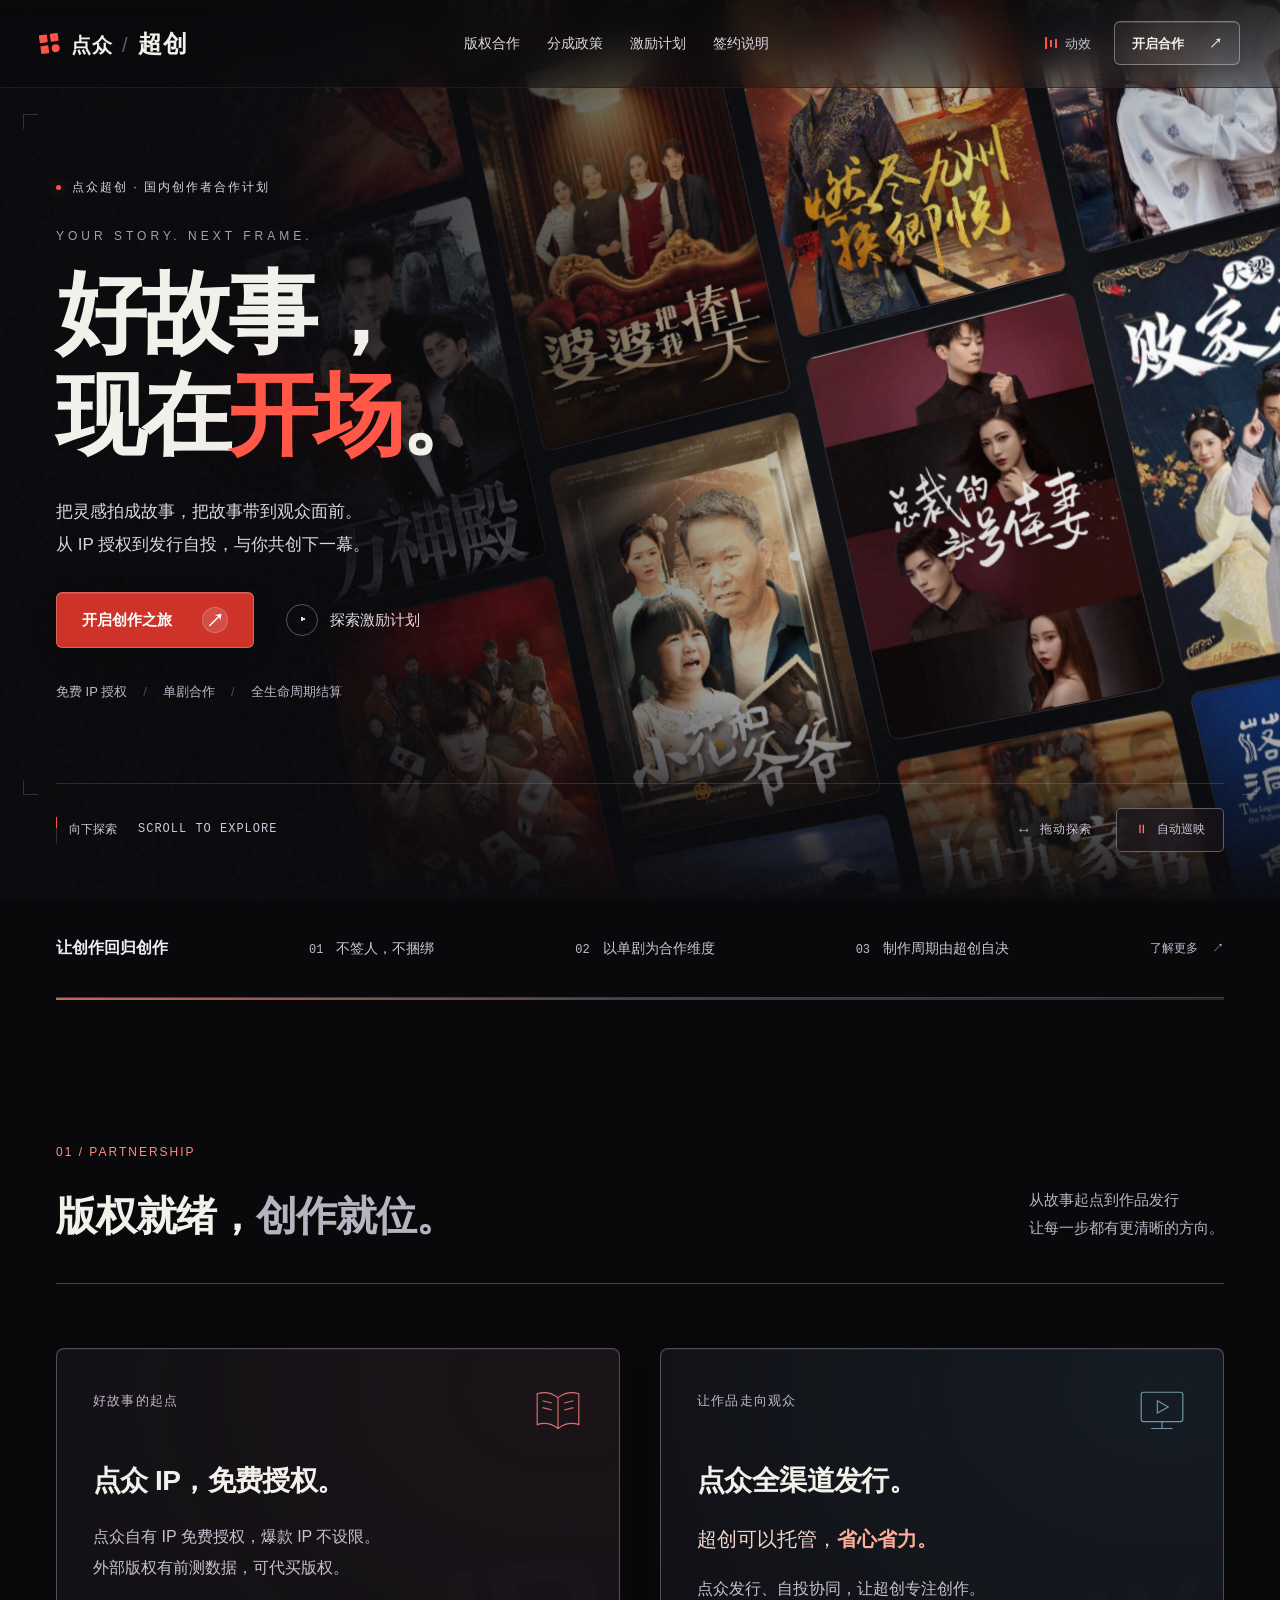
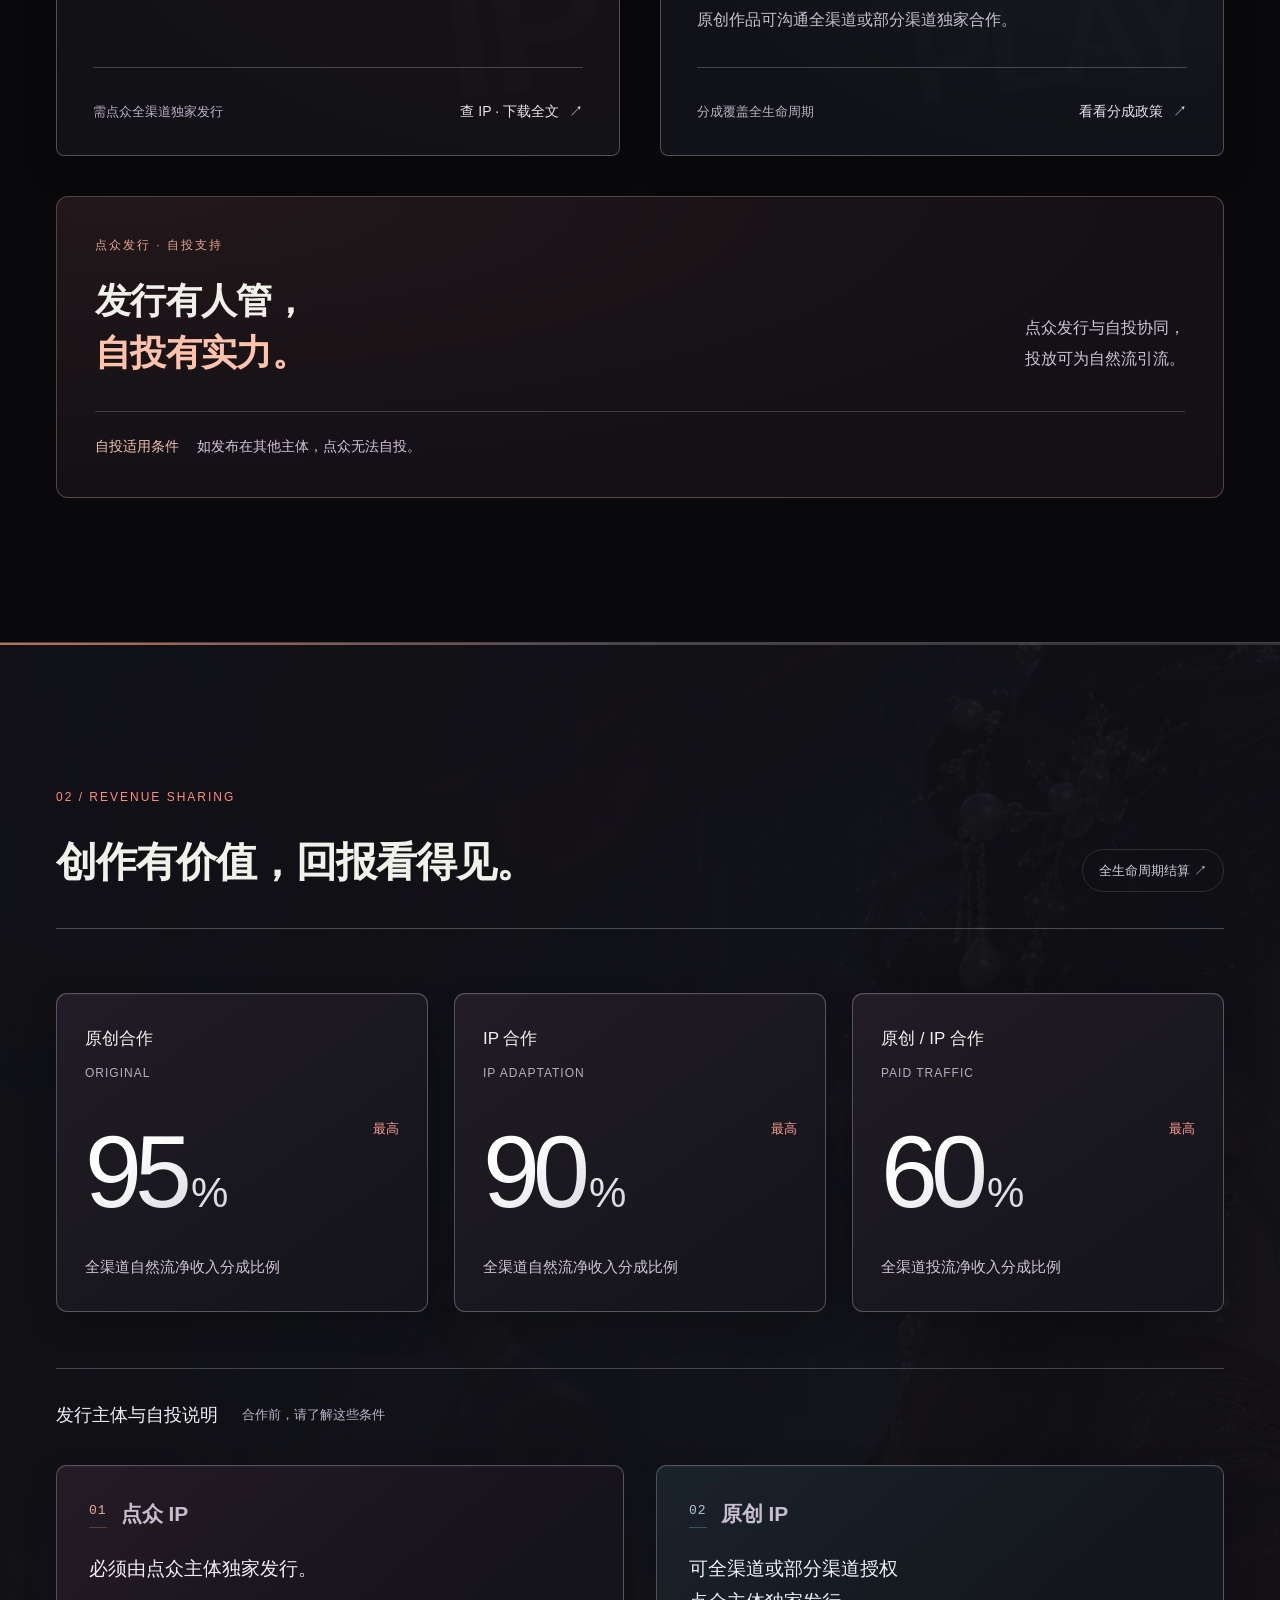
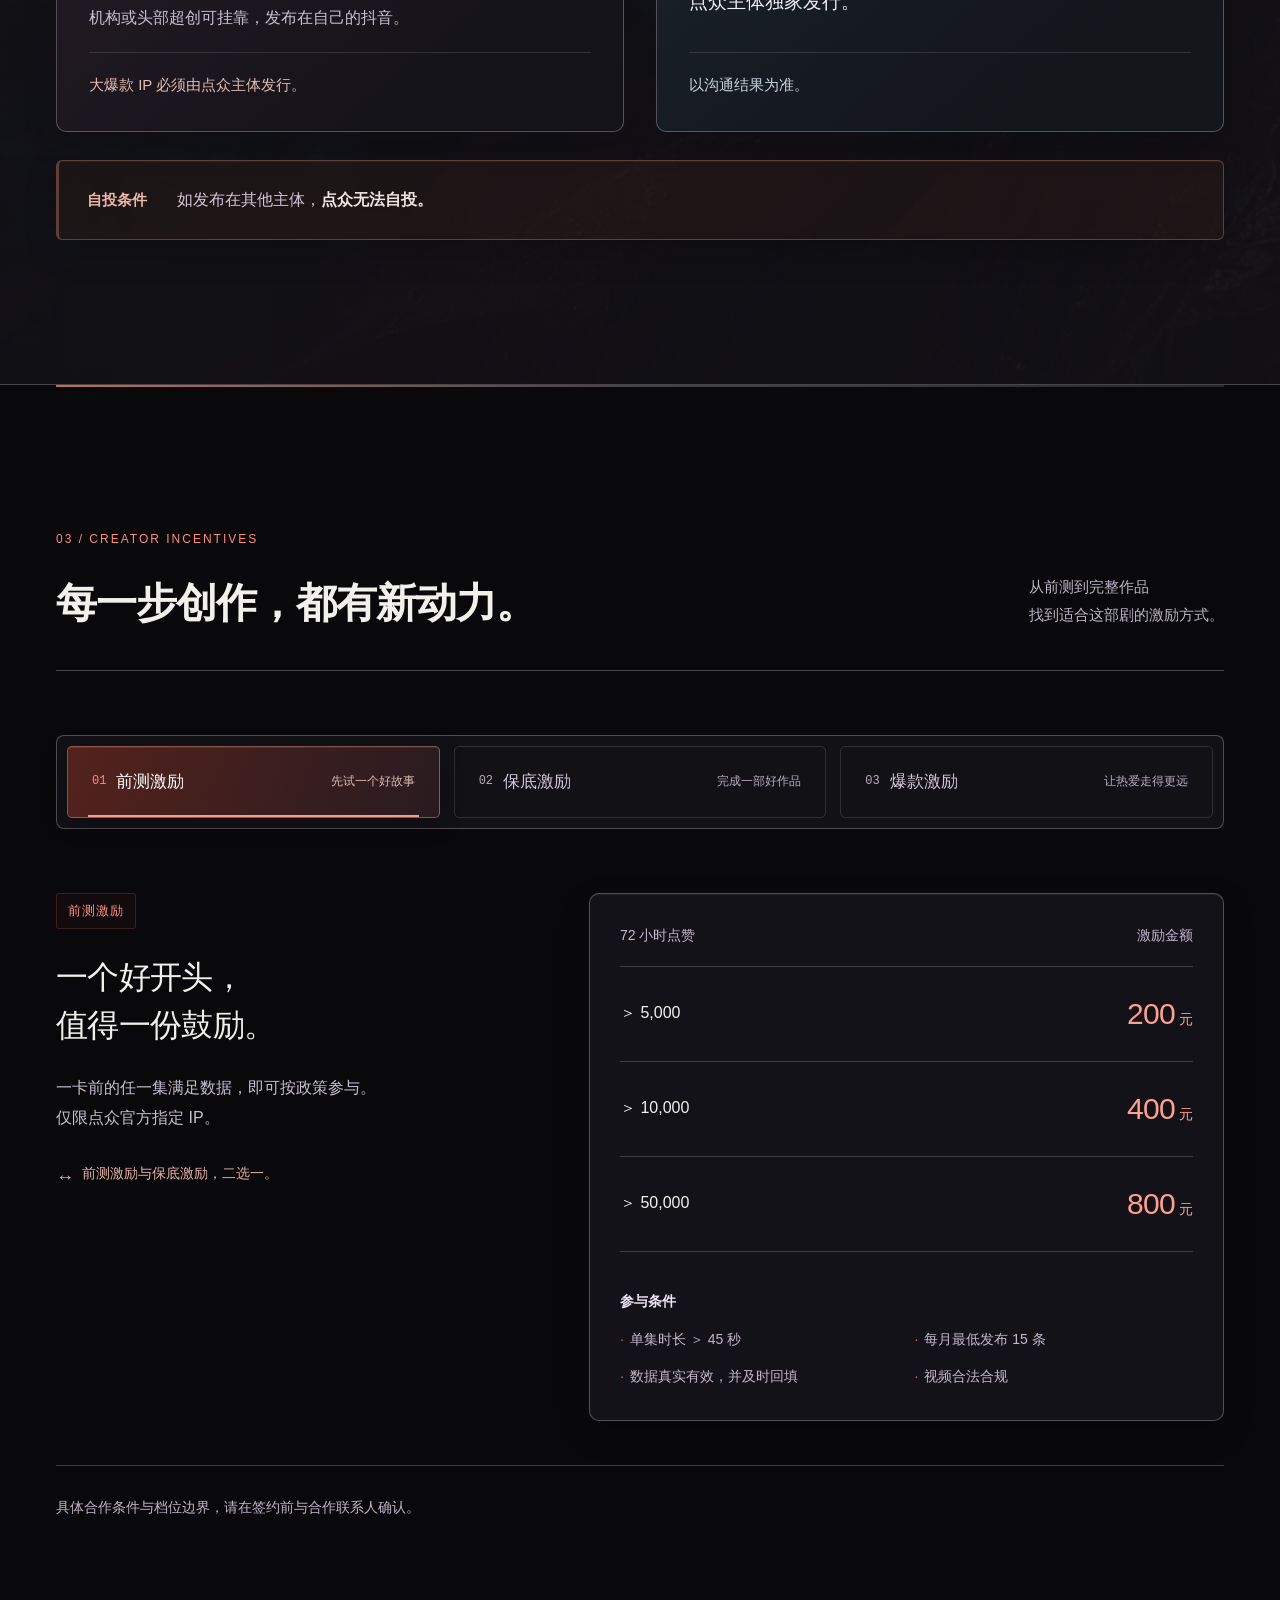
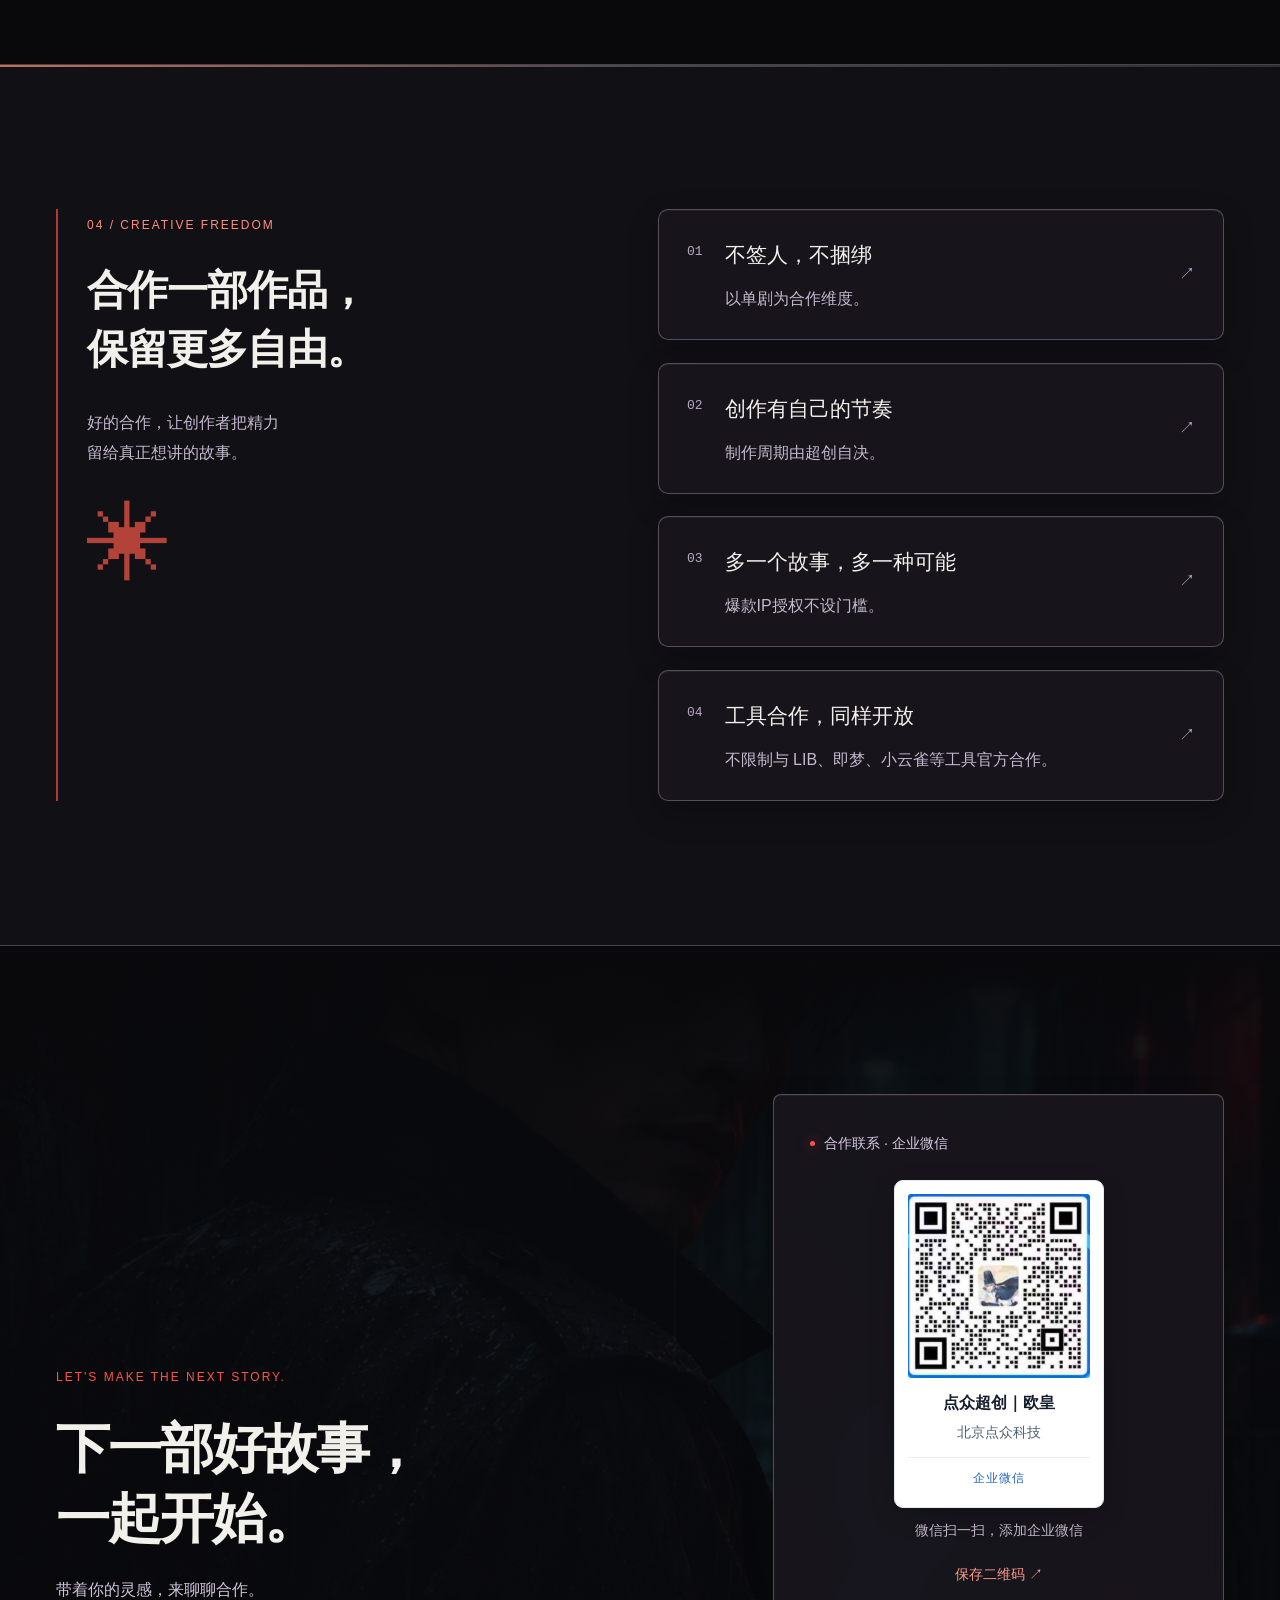
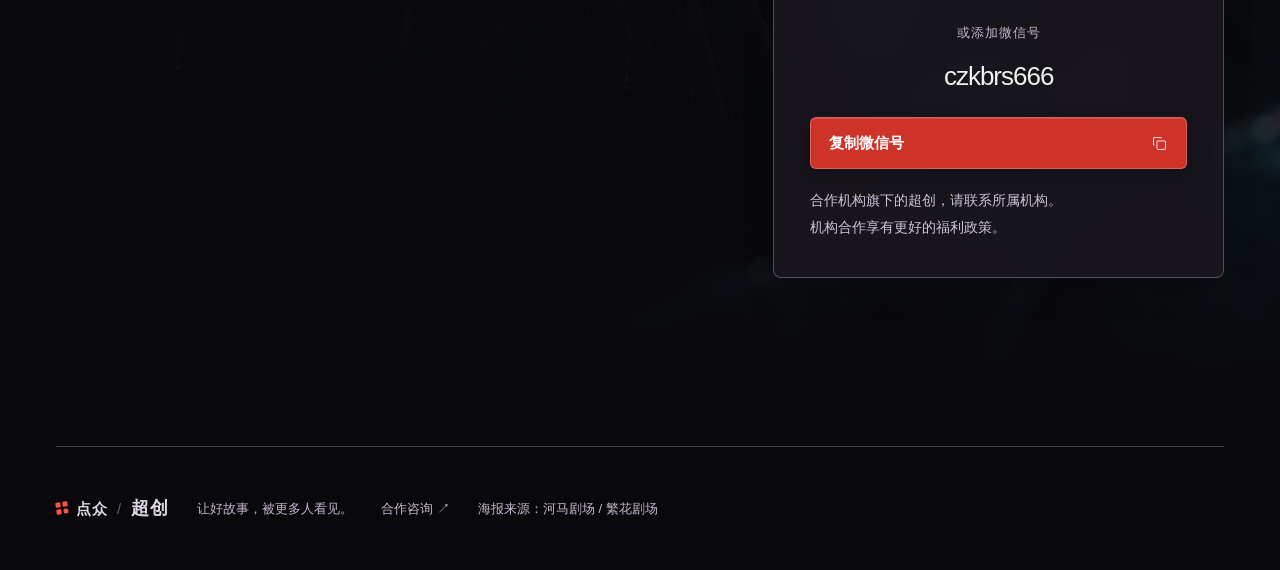
==== commit f19960ec: "Update IP authorization and production cycle copy" ====
--- a/index.html
+++ b/index.html
@@ -38,7 +38,7 @@
       </div>
     </section>
 
-    <div class="principles wrap"><span class="principles-title">让创作回归创作</span><span><i>01</i> 不签人，不捆绑</span><span><i>02</i> 以单剧为合作维度</span><span><i>03</i> 制作时间不做要求</span><a href="#agreement" aria-label="查看完整签约说明">了解更多 <span aria-hidden="true">↗</span></a></div>
+    <div class="principles wrap"><span class="principles-title">让创作回归创作</span><span><i>01</i> 不签人，不捆绑</span><span><i>02</i> 以单剧为合作维度</span><span><i>03</i> 制作周期由超创自决</span><a href="#agreement" aria-label="查看完整签约说明">了解更多 <span aria-hidden="true">↗</span></a></div>
 
     <section class="section wrap" id="partnership" aria-labelledby="partnership-title">
       <div class="section-heading" data-reveal><div><p class="eyebrow section-index">01 / PARTNERSHIP</p><h2 id="partnership-title">版权就绪，<span class="muted-title">创作就位。</span></h2></div><p class="section-aside">从故事起点到作品发行<br>让每一步都有更清晰的方向。</p></div>
@@ -98,7 +98,7 @@
       <p class="policy-note">具体合作条件与档位边界，请在签约前与合作联系人确认。</p>
     </section>
 
-    <section class="agreement-section" id="agreement" aria-labelledby="agreement-title"><div class="wrap agreement-layout" data-reveal><div><p class="eyebrow section-index">04 / CREATIVE FREEDOM</p><h2 id="agreement-title">合作一部作品，<br>保留更多自由。</h2><p class="agreement-description">好的合作，让创作者把精力<br>留给真正想讲的故事。</p><span class="agreement-symbol" aria-hidden="true">✳</span></div><div class="agreement-list"><article><span>01</span><div><h3>不签人，不捆绑</h3><p>以单剧为合作维度。</p></div><span aria-hidden="true">↗</span></article><article><span>02</span><div><h3>创作有自己的节奏</h3><p>制作时间不做要求。</p></div><span aria-hidden="true">↗</span></article><article><span>03</span><div><h3>多一个故事，多一种可能</h3><p>不限 IP 免费授权数量。</p></div><span aria-hidden="true">↗</span></article><article><span>04</span><div><h3>工具合作，同样开放</h3><p>不限制与 LIB、即梦、小云雀等工具官方合作。</p></div><span aria-hidden="true">↗</span></article></div></div></section>
+    <section class="agreement-section" id="agreement" aria-labelledby="agreement-title"><div class="wrap agreement-layout" data-reveal><div><p class="eyebrow section-index">04 / CREATIVE FREEDOM</p><h2 id="agreement-title">合作一部作品，<br>保留更多自由。</h2><p class="agreement-description">好的合作，让创作者把精力<br>留给真正想讲的故事。</p><span class="agreement-symbol" aria-hidden="true">✳</span></div><div class="agreement-list"><article><span>01</span><div><h3>不签人，不捆绑</h3><p>以单剧为合作维度。</p></div><span aria-hidden="true">↗</span></article><article><span>02</span><div><h3>创作有自己的节奏</h3><p>制作周期由超创自决。</p></div><span aria-hidden="true">↗</span></article><article><span>03</span><div><h3>多一个故事，多一种可能</h3><p>爆款IP授权不设门槛。</p></div><span aria-hidden="true">↗</span></article><article><span>04</span><div><h3>工具合作，同样开放</h3><p>不限制与 LIB、即梦、小云雀等工具官方合作。</p></div><span aria-hidden="true">↗</span></article></div></div></section>
 
     <section class="contact-section wrap" id="contact" data-reveal aria-labelledby="contact-title"><div><p class="eyebrow">LET'S MAKE THE NEXT STORY.</p><h2 id="contact-title">下一部好故事，<br>一起开始。</h2><p>带着你的灵感，来聊聊合作。</p></div><div class="contact-card"><span class="contact-label"><span class="status-dot"></span> 合作联系 · 企业微信</span><div class="wecom-qr"><div class="wecom-business-card"><img src="assets/wecom-contact.jpg" width="326" height="329" alt="点众超创 · 欧皇的企业微信二维码"><strong>点众超创｜欧皇</strong><span>北京点众科技</span><small>企业微信</small></div><span>微信扫一扫，添加企业微信</span><a href="assets/wecom-contact.jpg" download="点众超创-企业微信二维码.jpg">保存二维码 ↗</a></div><span class="wechat">czkbrs666</span><button class="button button-red" data-copy>复制微信号 <svg width="17" height="17" viewBox="0 0 20 20" fill="none" aria-hidden="true"><rect x="7" y="7" width="10" height="10" rx="1" stroke="currentColor"/><path d="M12 4V3H3v9h1" stroke="currentColor"/></svg></button><p>合作机构旗下的超创，请联系所属机构。<br>机构合作享有更好的福利政策。</p></div></section>
   </main>
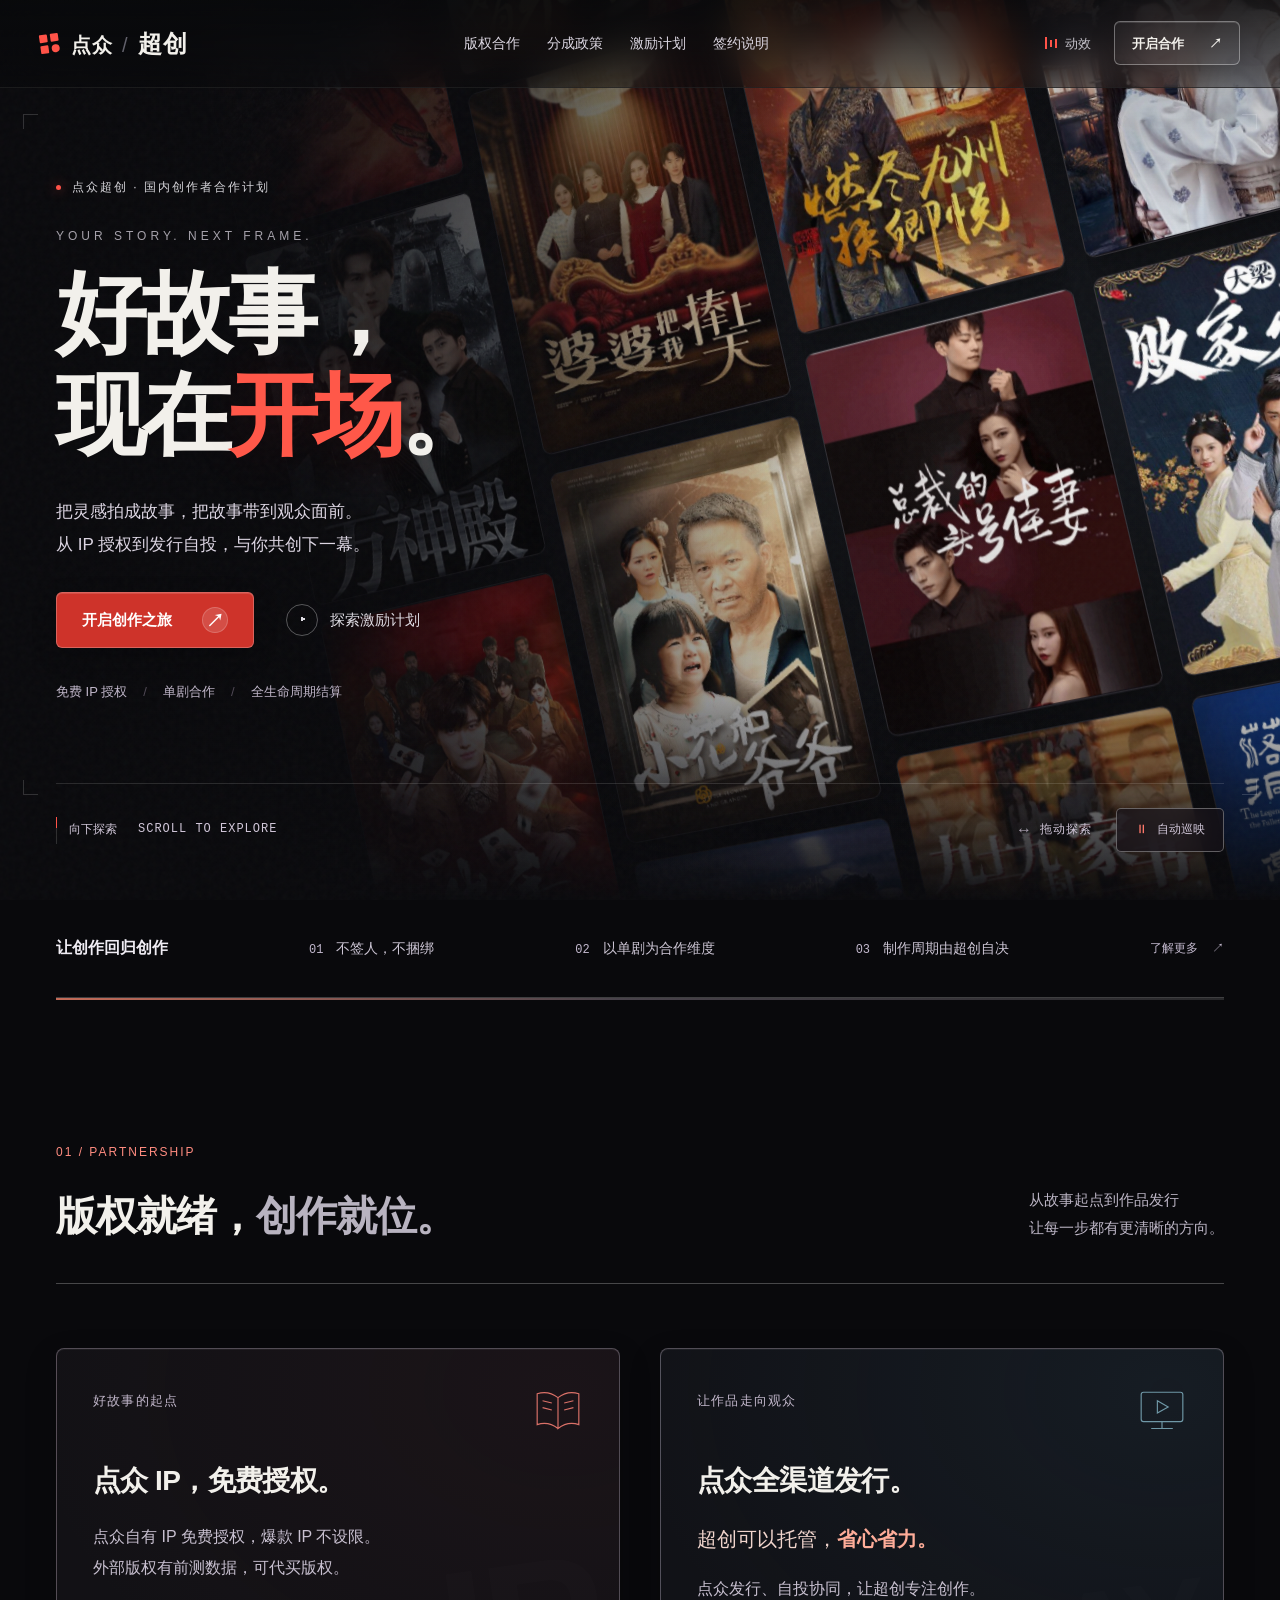
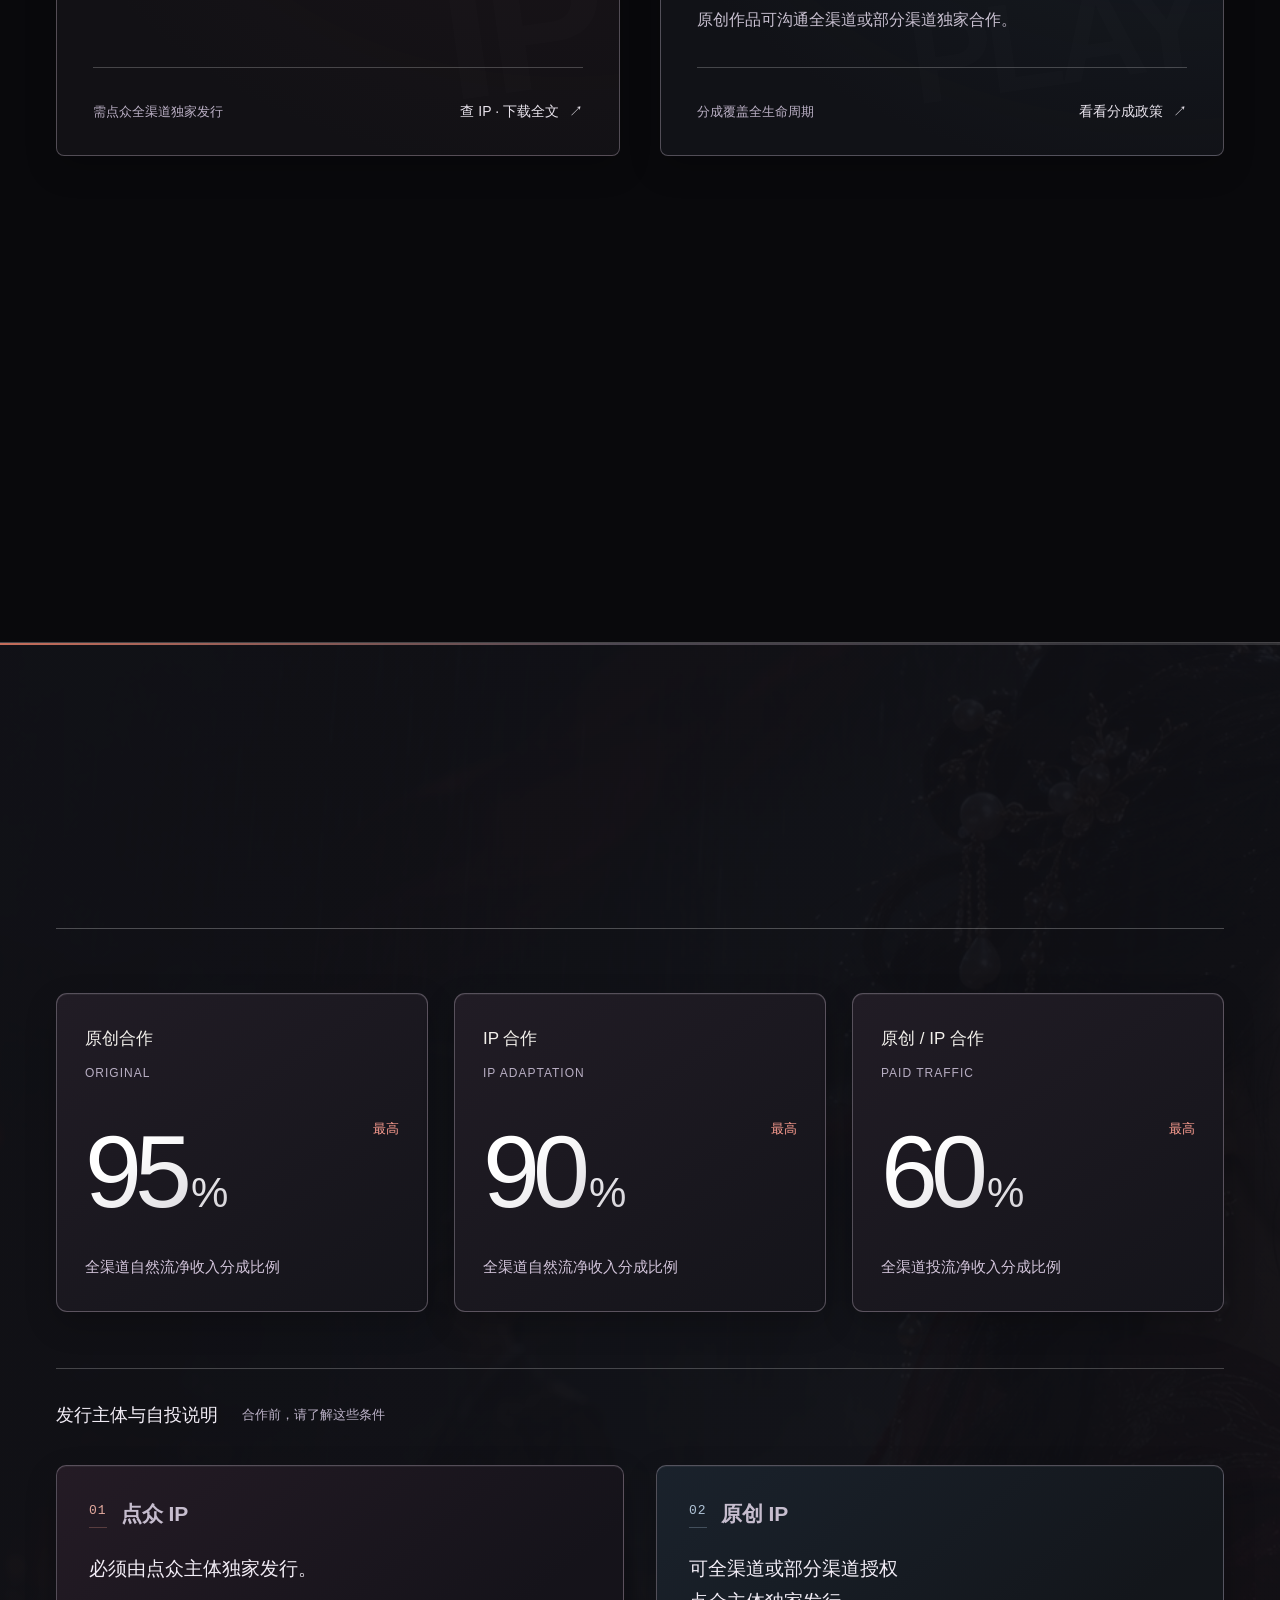
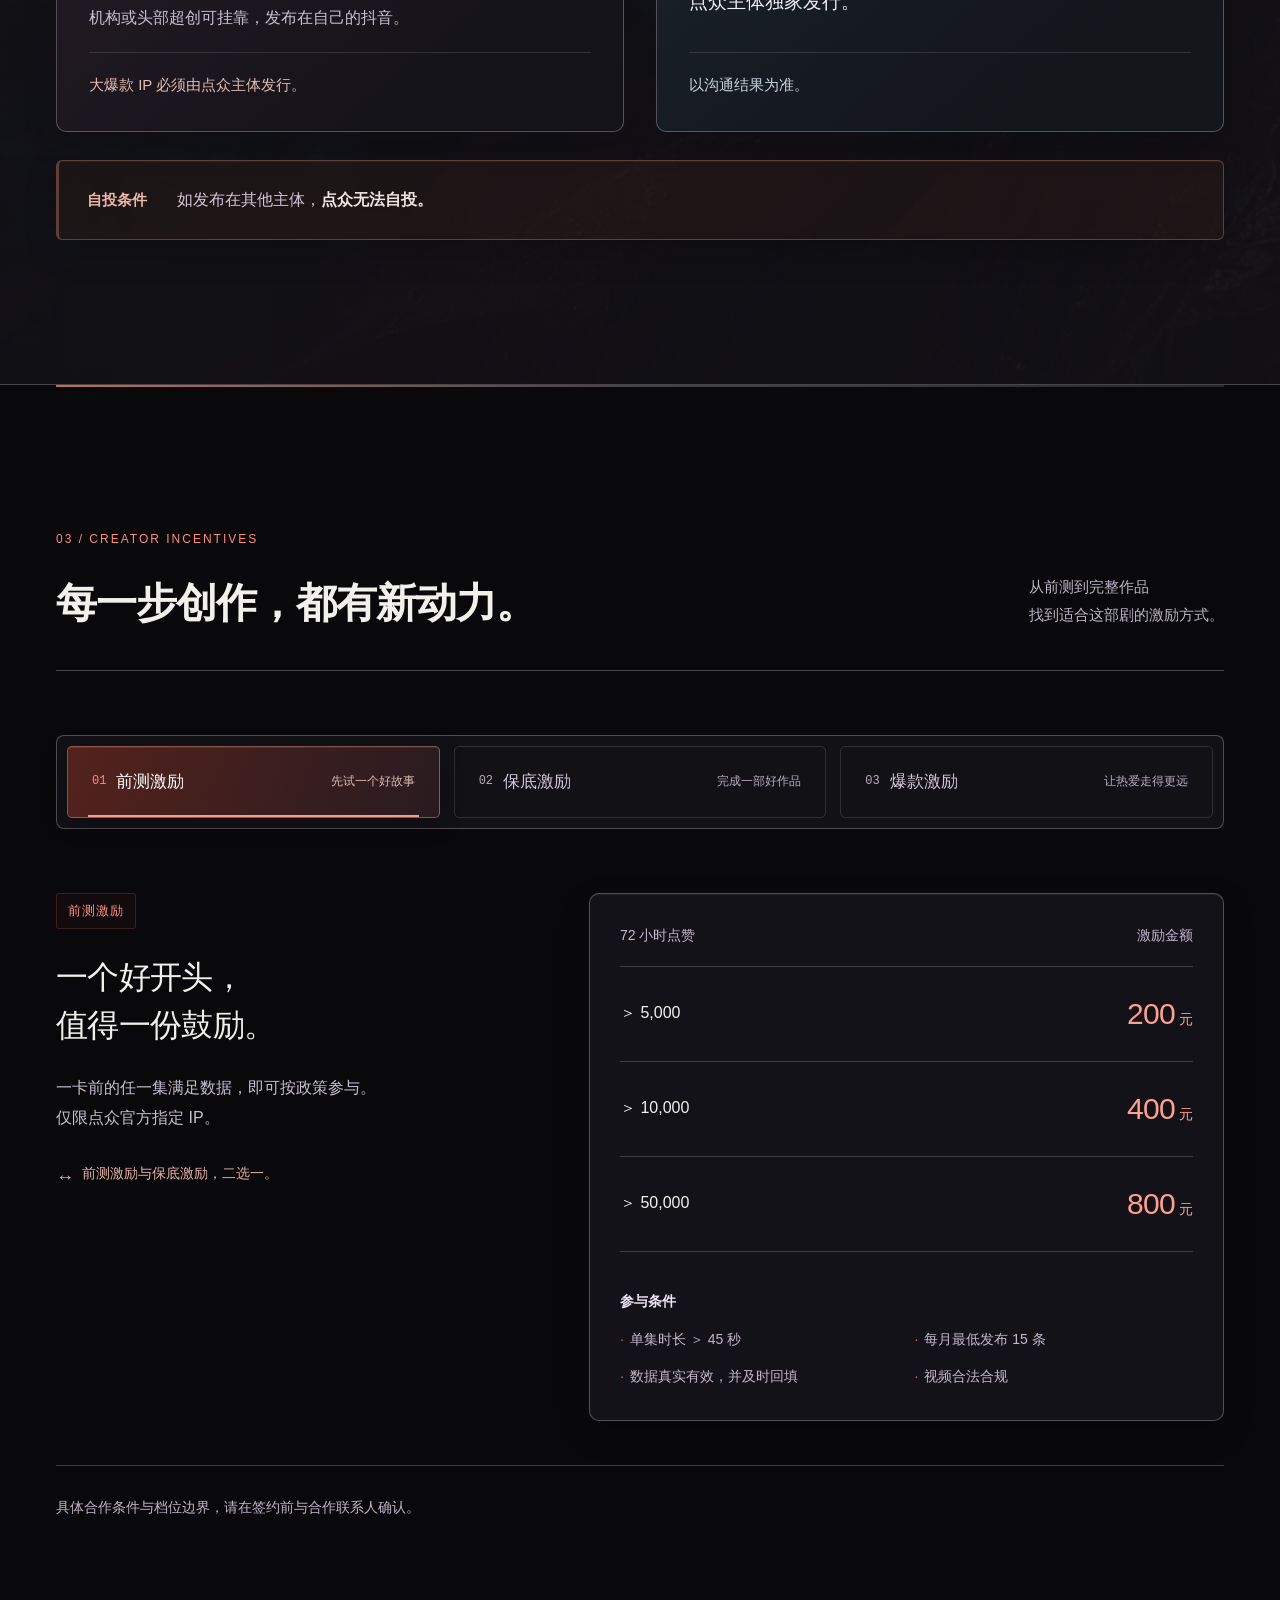
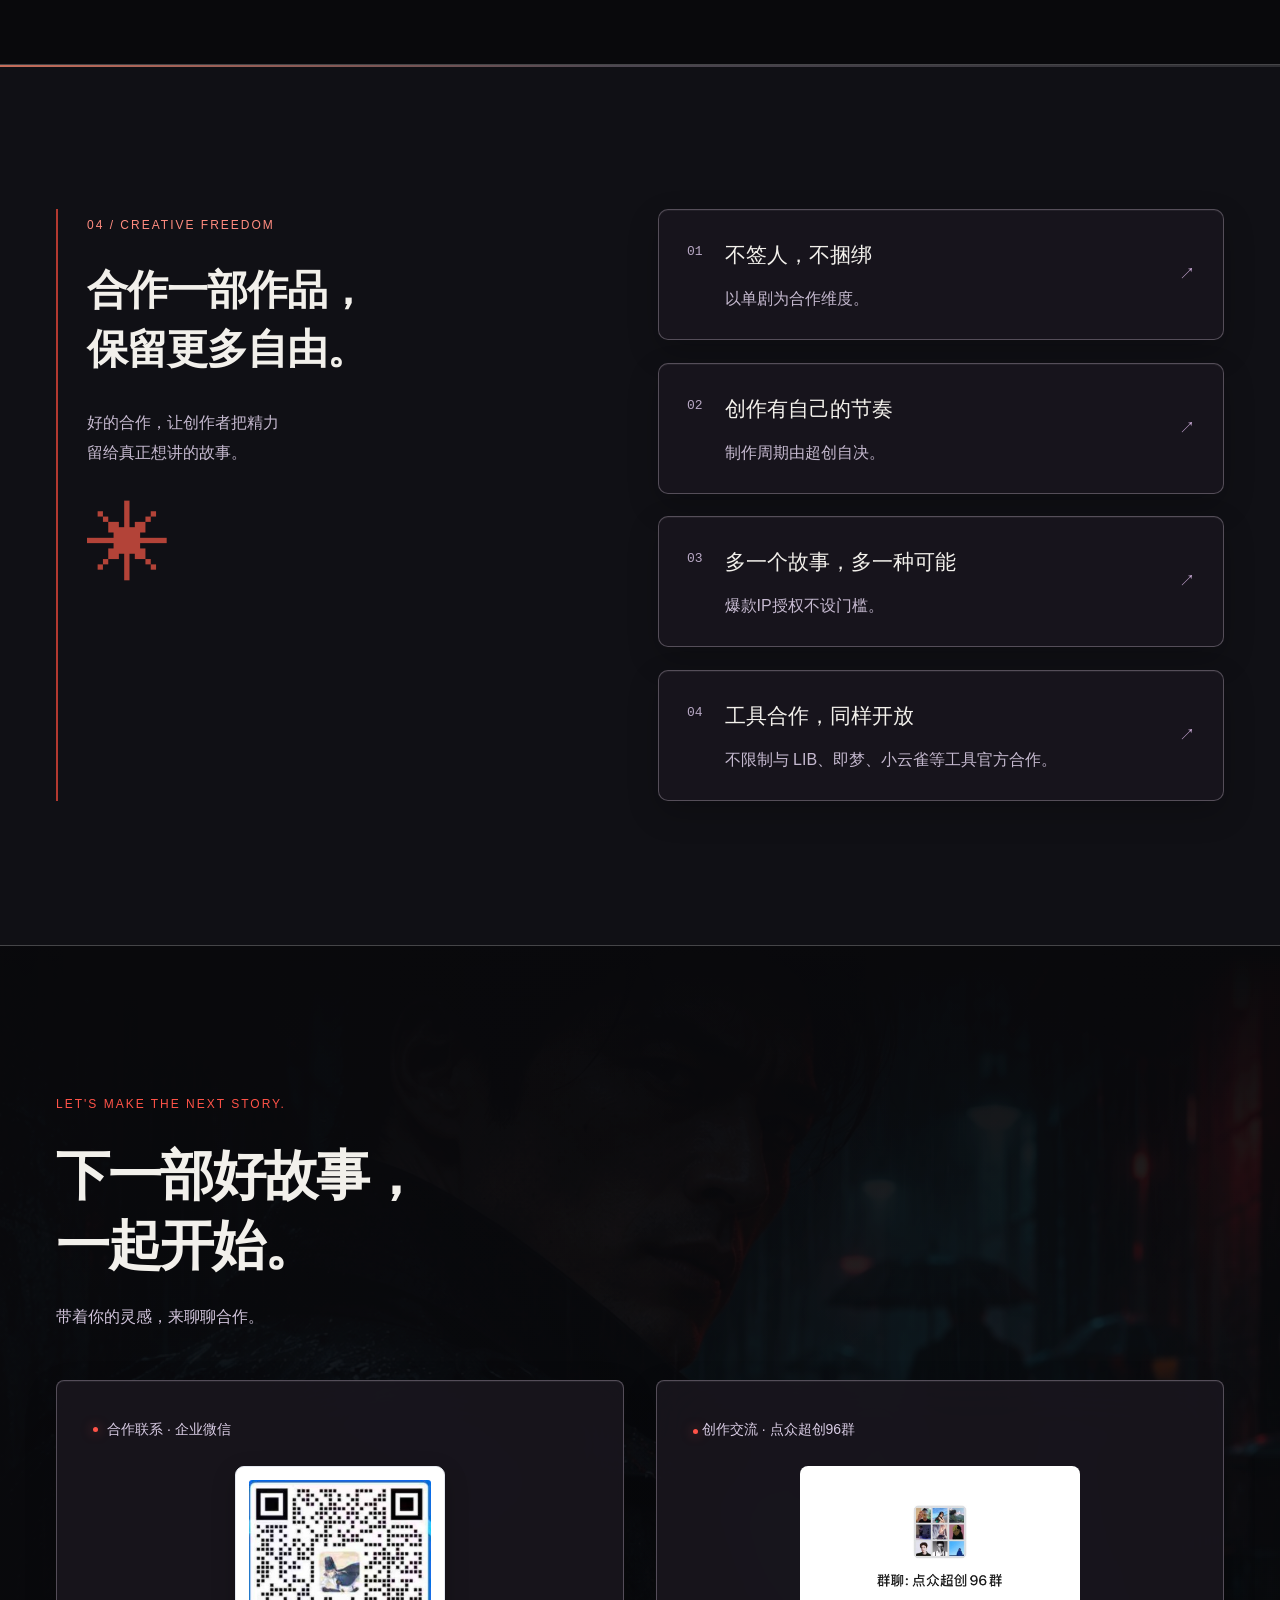
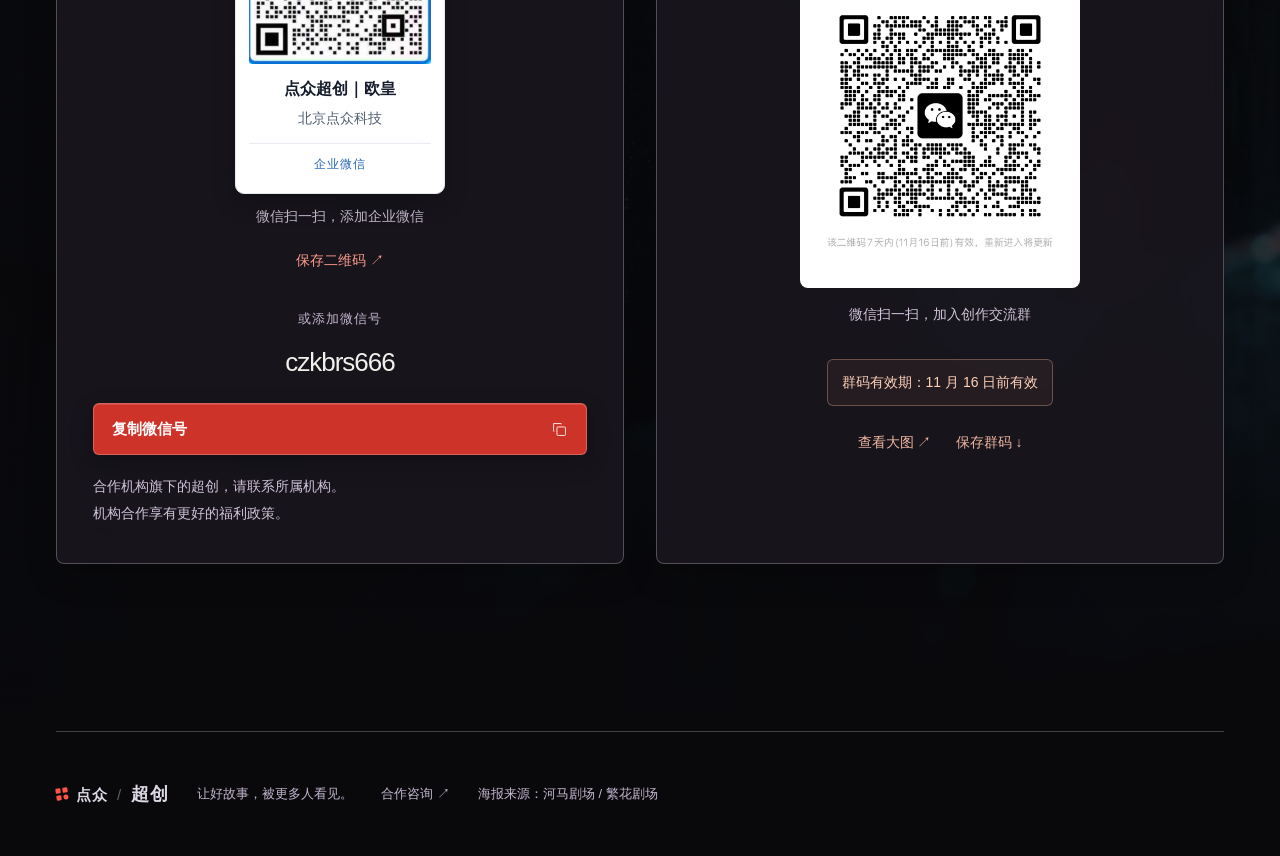
==== commit c52d5047: "Add WeChat group contact to page and cooperation dialog" ====
--- a/index.html
+++ b/index.html
@@ -8,7 +8,7 @@
   <title>点众超创 · 让好故事被看见</title>
   <link rel="icon" href="data:image/svg+xml,%3Csvg xmlns='http://www.w3.org/2000/svg' viewBox='0 0 64 64'%3E%3Crect width='64' height='64' rx='16' fill='%23b83c29'/%3E%3Ctext x='32' y='46' font-size='44' text-anchor='middle' fill='%23fff' font-family='serif'%3E创%3C/text%3E%3C/svg%3E">
   <link rel="preload" as="image" href="assets/hema-new-04.jpg">
-  <link rel="stylesheet" href="styles.css?v=20261109-9">
+  <link rel="stylesheet" href="styles.css?v=20261109-10">
   <script src="script.js?v=20261109-8" defer></script>
 </head>
 <body>
@@ -100,12 +100,26 @@
 
     <section class="agreement-section" id="agreement" aria-labelledby="agreement-title"><div class="wrap agreement-layout" data-reveal><div><p class="eyebrow section-index">04 / CREATIVE FREEDOM</p><h2 id="agreement-title">合作一部作品，<br>保留更多自由。</h2><p class="agreement-description">好的合作，让创作者把精力<br>留给真正想讲的故事。</p><span class="agreement-symbol" aria-hidden="true">✳</span></div><div class="agreement-list"><article><span>01</span><div><h3>不签人，不捆绑</h3><p>以单剧为合作维度。</p></div><span aria-hidden="true">↗</span></article><article><span>02</span><div><h3>创作有自己的节奏</h3><p>制作周期由超创自决。</p></div><span aria-hidden="true">↗</span></article><article><span>03</span><div><h3>多一个故事，多一种可能</h3><p>爆款IP授权不设门槛。</p></div><span aria-hidden="true">↗</span></article><article><span>04</span><div><h3>工具合作，同样开放</h3><p>不限制与 LIB、即梦、小云雀等工具官方合作。</p></div><span aria-hidden="true">↗</span></article></div></div></section>
 
-    <section class="contact-section wrap" id="contact" data-reveal aria-labelledby="contact-title"><div><p class="eyebrow">LET'S MAKE THE NEXT STORY.</p><h2 id="contact-title">下一部好故事，<br>一起开始。</h2><p>带着你的灵感，来聊聊合作。</p></div><div class="contact-card"><span class="contact-label"><span class="status-dot"></span> 合作联系 · 企业微信</span><div class="wecom-qr"><div class="wecom-business-card"><img src="assets/wecom-contact.jpg" width="326" height="329" alt="点众超创 · 欧皇的企业微信二维码"><strong>点众超创｜欧皇</strong><span>北京点众科技</span><small>企业微信</small></div><span>微信扫一扫，添加企业微信</span><a href="assets/wecom-contact.jpg" download="点众超创-企业微信二维码.jpg">保存二维码 ↗</a></div><span class="wechat">czkbrs666</span><button class="button button-red" data-copy>复制微信号 <svg width="17" height="17" viewBox="0 0 20 20" fill="none" aria-hidden="true"><rect x="7" y="7" width="10" height="10" rx="1" stroke="currentColor"/><path d="M12 4V3H3v9h1" stroke="currentColor"/></svg></button><p>合作机构旗下的超创，请联系所属机构。<br>机构合作享有更好的福利政策。</p></div></section>
+    <section class="contact-section wrap" id="contact" data-reveal aria-labelledby="contact-title"><div class="contact-intro"><p class="eyebrow">LET'S MAKE THE NEXT STORY.</p><h2 id="contact-title">下一部好故事，<br>一起开始。</h2><p>带着你的灵感，来聊聊合作。</p></div><div class="contact-card"><span class="contact-label"><span class="status-dot"></span> 合作联系 · 企业微信</span><div class="wecom-qr"><div class="wecom-business-card"><img src="assets/wecom-contact.jpg" width="326" height="329" alt="点众超创 · 欧皇的企业微信二维码"><strong>点众超创｜欧皇</strong><span>北京点众科技</span><small>企业微信</small></div><span>微信扫一扫，添加企业微信</span><a href="assets/wecom-contact.jpg" download="点众超创-企业微信二维码.jpg">保存二维码 ↗</a></div><span class="wechat">czkbrs666</span><button class="button button-red" data-copy>复制微信号 <svg width="17" height="17" viewBox="0 0 20 20" fill="none" aria-hidden="true"><rect x="7" y="7" width="10" height="10" rx="1" stroke="currentColor"/><path d="M12 4V3H3v9h1" stroke="currentColor"/></svg></button><p>合作机构旗下的超创，请联系所属机构。<br>机构合作享有更好的福利政策。</p></div>
+      <div class="contact-card contact-group-card"><span class="contact-label"><span class="status-dot"></span> 创作交流 · 点众超创96群</span>
+          <div class="group-qr">
+            <a class="group-qr-image" href="assets/wechat-group-96.jpg" target="_blank" rel="noopener" aria-label="查看点众超创96群二维码原图（新窗口）"><img src="assets/wechat-group-96.jpg" width="1020" height="1536" alt="点众超创96群微信入群二维码，11月16日前有效"></a>
+            <span>微信扫一扫，加入创作交流群</span>
+            <p class="group-qr-expiry">群码有效期：<time datetime="2026-11-16">11 月 16 日前有效</time></p>
+            <div class="group-qr-actions"><a href="assets/wechat-group-96.jpg" target="_blank" rel="noopener">查看大图 ↗</a><a href="assets/wechat-group-96.jpg" download="点众超创96群-微信群二维码.jpg">保存群码 ↓</a></div>
+          </div></div>
+    </section>
   </main>
 
   <footer class="site-footer wrap"><a class="brand" href="#"><span class="brand-mark" aria-hidden="true"><i></i><i></i><i></i><i></i></span><span>点众<span class="brand-divider">/</span><strong>超创</strong></span></a><span>让好故事，被更多人看见。</span><button class="footer-contact" data-contact>合作咨询 ↗</button><span class="poster-sources">海报来源：<a href="https://kuaikaw.cn/" target="_blank" rel="noopener noreferrer">河马剧场</a> / <a href="http://wfread.com/" target="_blank" rel="noopener noreferrer">繁花剧场</a></span></footer>
 
-  <dialog id="contact-dialog" aria-labelledby="dialog-title"><button class="dialog-close" data-close-dialog aria-label="关闭合作联系弹窗">×</button><p class="eyebrow">LET'S CREATE TOGETHER</p><h2 id="dialog-title">好故事，从这里开始。</h2><p>扫码添加企业微信，沟通 IP、发行与激励政策。</p><div class="wecom-qr"><div class="wecom-business-card"><img src="assets/wecom-contact.jpg" width="326" height="329" alt="点众超创 · 欧皇的企业微信二维码"><strong>点众超创｜欧皇</strong><span>北京点众科技</span><small>企业微信</small></div><span>微信扫一扫，添加企业微信</span><a href="assets/wecom-contact.jpg" download="点众超创-企业微信二维码.jpg">保存二维码 ↗</a></div><label for="wechat-id">合作微信号</label><input id="wechat-id" readonly value="czkbrs666"><button class="button button-red" data-copy>复制微信号 <span aria-hidden="true">↗</span></button><p class="dialog-note">合作机构旗下的超创，请联系所属机构。</p></dialog>
+  <dialog id="contact-dialog" aria-labelledby="dialog-title"><button class="dialog-close" data-close-dialog aria-label="关闭合作联系弹窗">×</button><p class="eyebrow">LET'S CREATE TOGETHER</p><h2 id="dialog-title">好故事，从这里开始。</h2><p>添加企业微信洽谈合作，或加入微信群交流创作。</p><div class="contact-methods"><div class="contact-method"><span class="contact-label"><span class="status-dot"></span> 合作联系 · 企业微信</span><div class="wecom-qr"><div class="wecom-business-card"><img src="assets/wecom-contact.jpg" width="326" height="329" alt="点众超创 · 欧皇的企业微信二维码"><strong>点众超创｜欧皇</strong><span>北京点众科技</span><small>企业微信</small></div><span>微信扫一扫，添加企业微信</span><a href="assets/wecom-contact.jpg" download="点众超创-企业微信二维码.jpg">保存二维码 ↗</a></div><label for="wechat-id">合作微信号</label><input id="wechat-id" readonly value="czkbrs666"><button class="button button-red" data-copy>复制微信号 <span aria-hidden="true">↗</span></button></div><div class="contact-method"><span class="contact-label"><span class="status-dot"></span> 创作交流 · 点众超创96群</span>
+          <div class="group-qr">
+            <a class="group-qr-image" href="assets/wechat-group-96.jpg" target="_blank" rel="noopener" aria-label="查看点众超创96群二维码原图（新窗口）"><img src="assets/wechat-group-96.jpg" width="1020" height="1536" alt="点众超创96群微信入群二维码，11月16日前有效"></a>
+            <span>微信扫一扫，加入创作交流群</span>
+            <p class="group-qr-expiry">群码有效期：<time datetime="2026-11-16">11 月 16 日前有效</time></p>
+            <div class="group-qr-actions"><a href="assets/wechat-group-96.jpg" target="_blank" rel="noopener">查看大图 ↗</a><a href="assets/wechat-group-96.jpg" download="点众超创96群-微信群二维码.jpg">保存群码 ↓</a></div>
+          </div></div></div><p class="dialog-note">合作机构旗下的超创，请联系所属机构。</p></dialog>
   <div class="toast" role="status" aria-live="polite"></div>
 </body>
 </html>
--- a/styles.css
+++ b/styles.css
@@ -341,3 +341,30 @@
 .hit-rule strong{display:block;font-size:15px;font-weight:600;color:#ffd0b9;margin-bottom:4px}
 .hit-rule span{display:block;font-size:14px;color:#d8c6d8}
 @media(max-width:680px){.hit-rule{padding:14px;margin-bottom:22px}.hit-rule strong{font-size:14px}.hit-rule span{font-size:13px}}
+
+/* Keep both contact methods visible, with the original group QR intact. */
+.contact-section{grid-template-columns:repeat(2,minmax(0,1fr));gap:40px 32px;align-items:stretch}
+.contact-intro{grid-column:1/-1;margin-bottom:8px}
+.contact-group-card .contact-label{display:block}
+.group-qr{display:flex;flex-direction:column;align-items:center;gap:14px;margin:24px 0 0;text-align:center}
+.group-qr-image{display:block;width:280px;max-width:100%;border-radius:8px;overflow:hidden;background:#fff}
+.group-qr-image img{display:block;width:100%;height:auto}
+.group-qr>span{font-size:14px;line-height:1.8;color:#d1c3d9}
+.contact-card .group-qr-expiry,.group-qr-expiry{margin:0;padding:10px 14px;border:1px solid #d6a18b66;border-radius:6px;background:#d58c6612;color:#ffd0b9;font-size:14px;line-height:1.8}
+.group-qr-expiry time{white-space:nowrap}
+.group-qr-actions{display:flex;justify-content:center;flex-wrap:wrap;gap:12px 24px}
+.group-qr-actions a{display:inline-flex;align-items:center;min-height:44px;font-size:14px;color:#f0b6a2;text-underline-offset:5px}
+.group-qr-actions a:hover{text-decoration:underline;color:#ffe0d2}
+#contact-dialog{width:min(860px,calc(100% - 40px));padding:36px}
+.contact-methods{display:grid;grid-template-columns:repeat(2,minmax(0,1fr));gap:24px;margin-top:28px;align-items:stretch}
+.contact-method{min-width:0;padding:24px;border:1px solid var(--card-edge);border-radius:10px;background:#211b2470}
+.contact-method .contact-label{display:block;line-height:1.7}
+#contact-dialog .group-qr-image{width:260px}
+#contact-dialog .dialog-note{margin-bottom:0}
+@media(max-width:760px){
+  .contact-section{grid-template-columns:1fr;gap:28px}
+  .contact-intro{margin-bottom:16px}
+  #contact-dialog{padding:38px 20px 24px}
+  .contact-methods{grid-template-columns:1fr;gap:24px}
+  .contact-method{padding:24px 18px}
+}
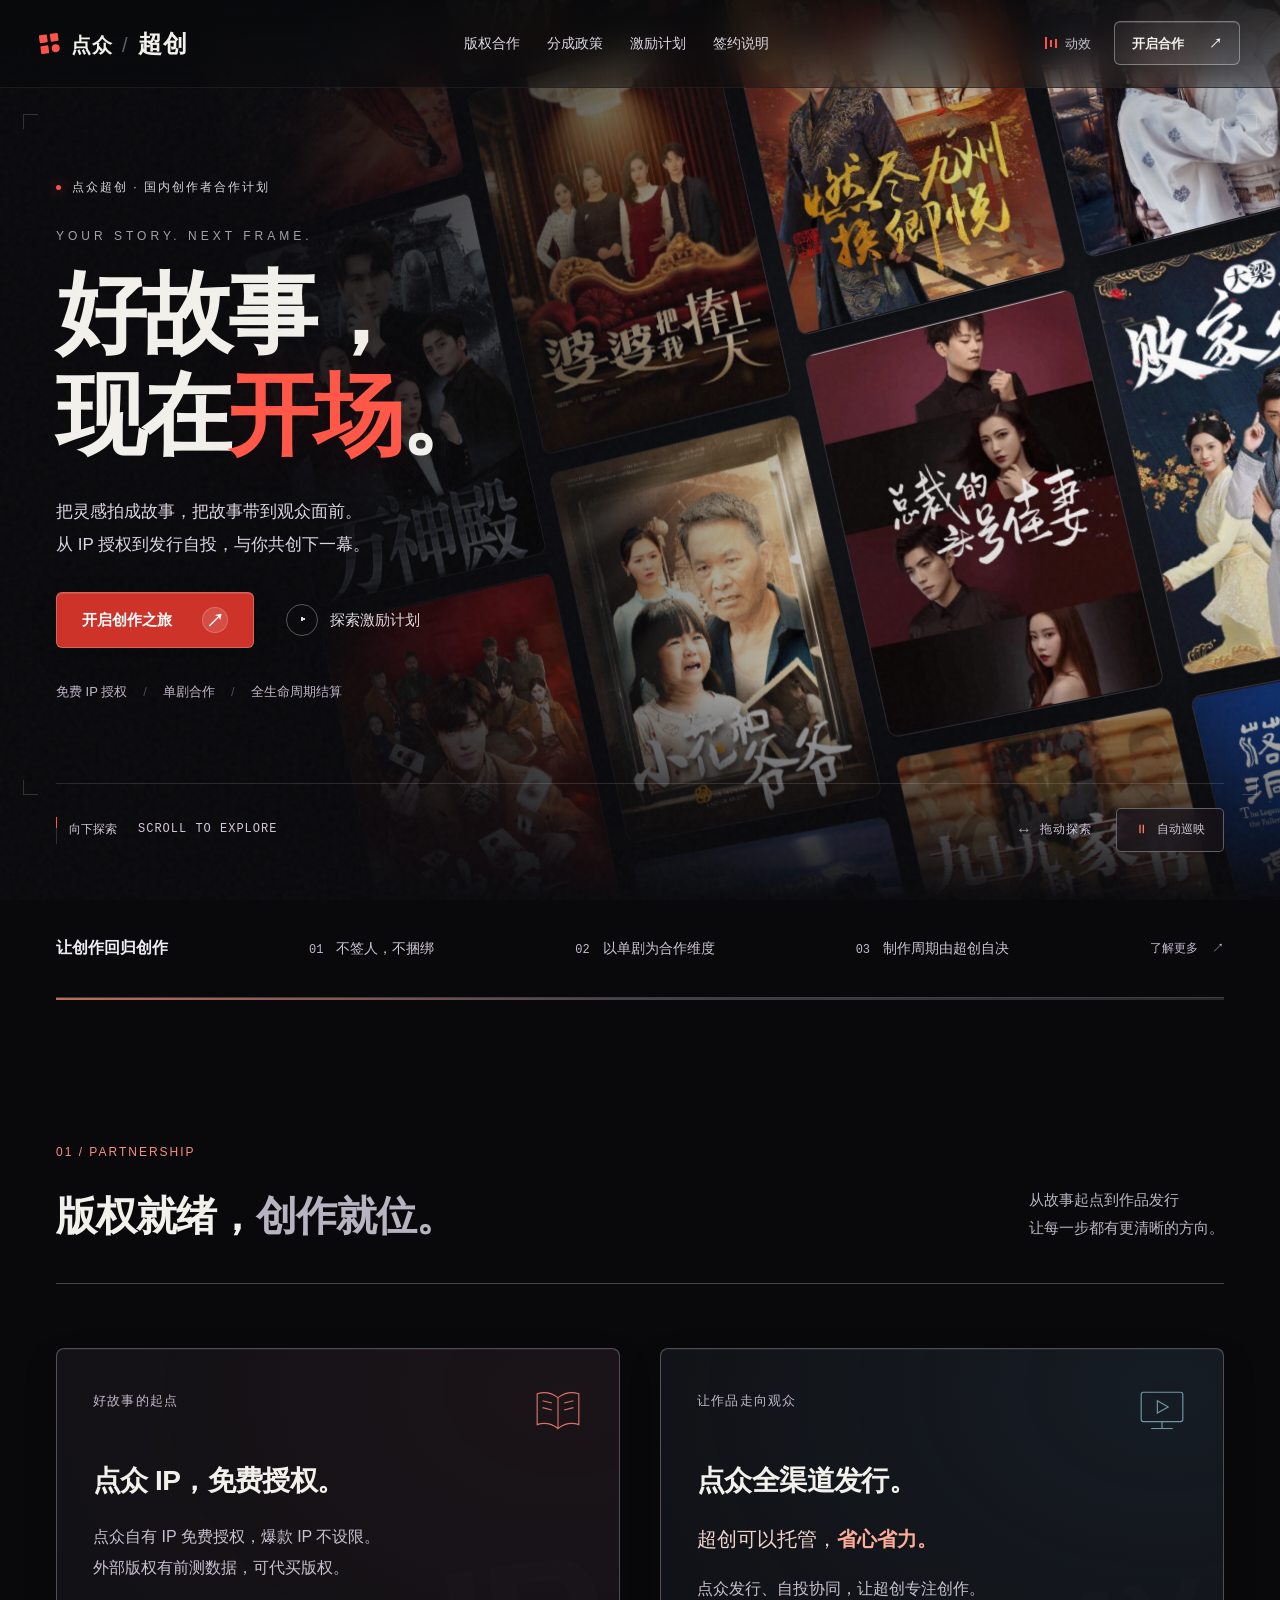
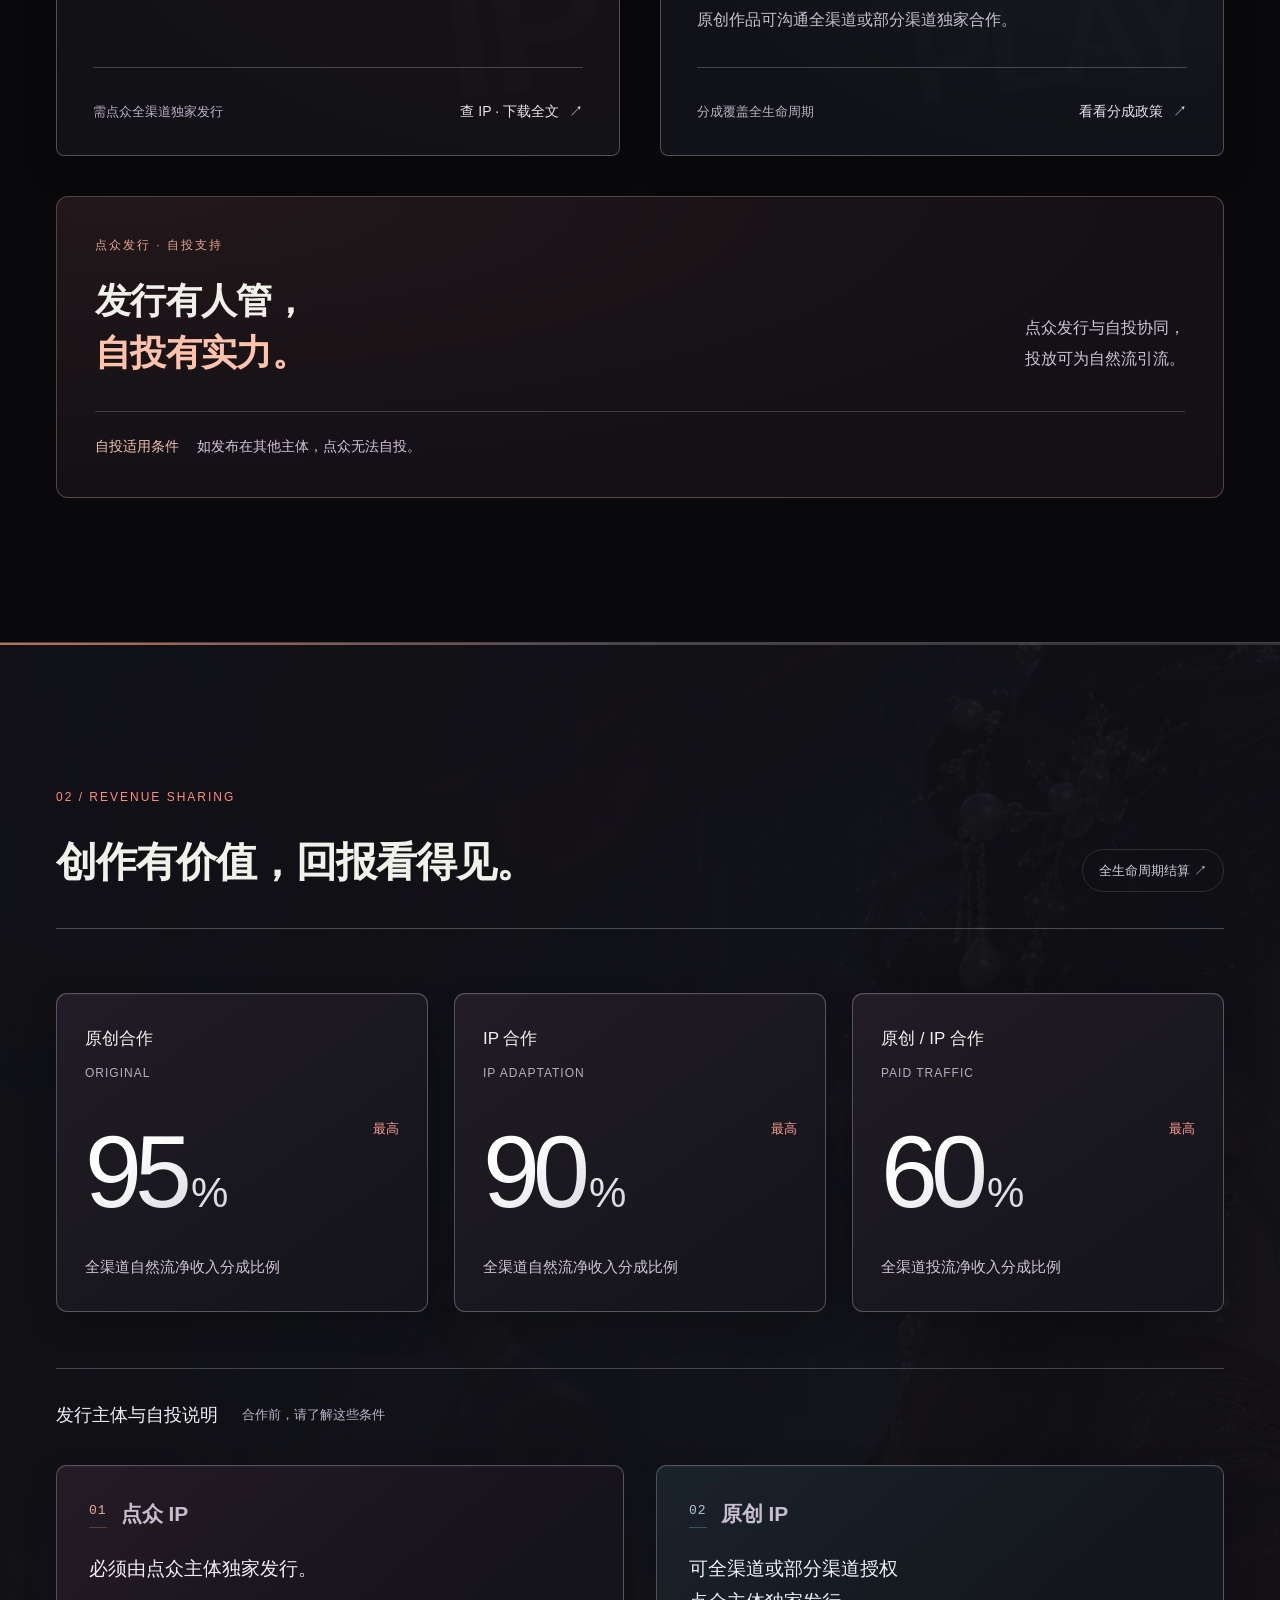
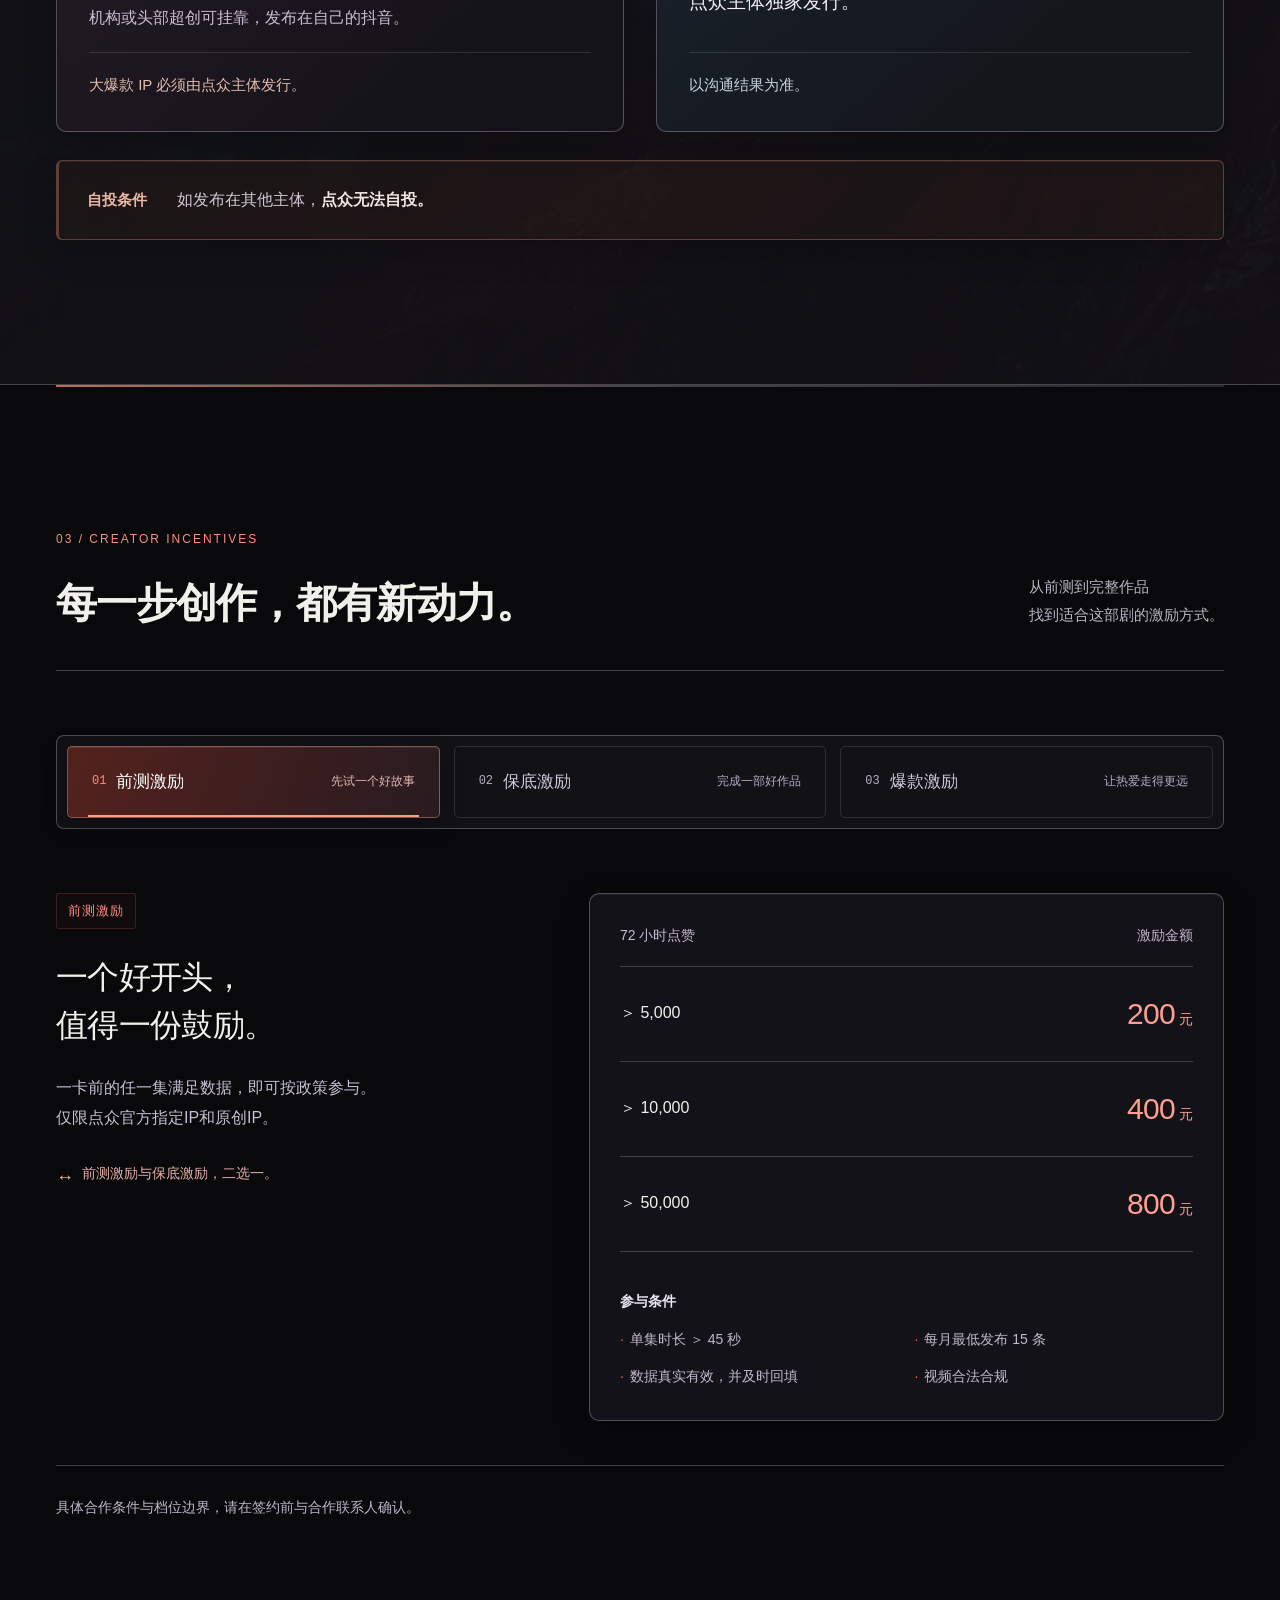
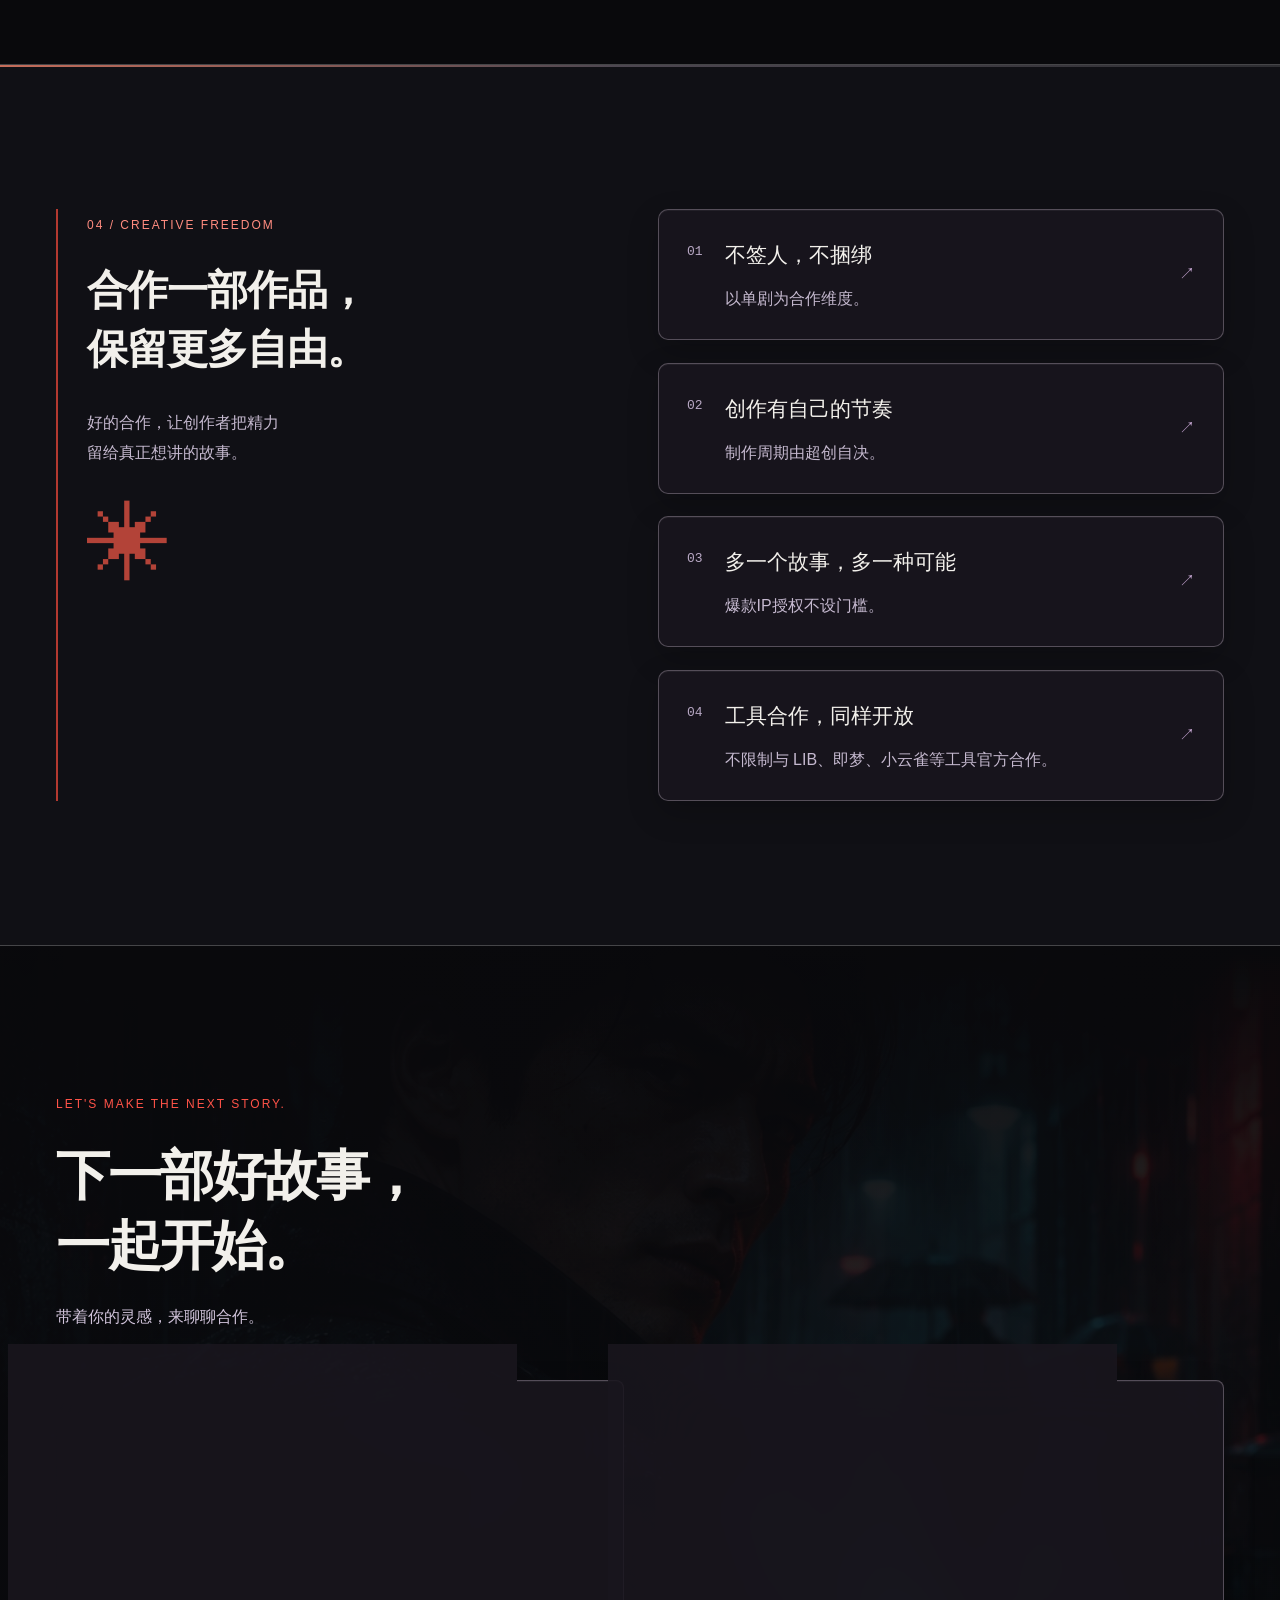
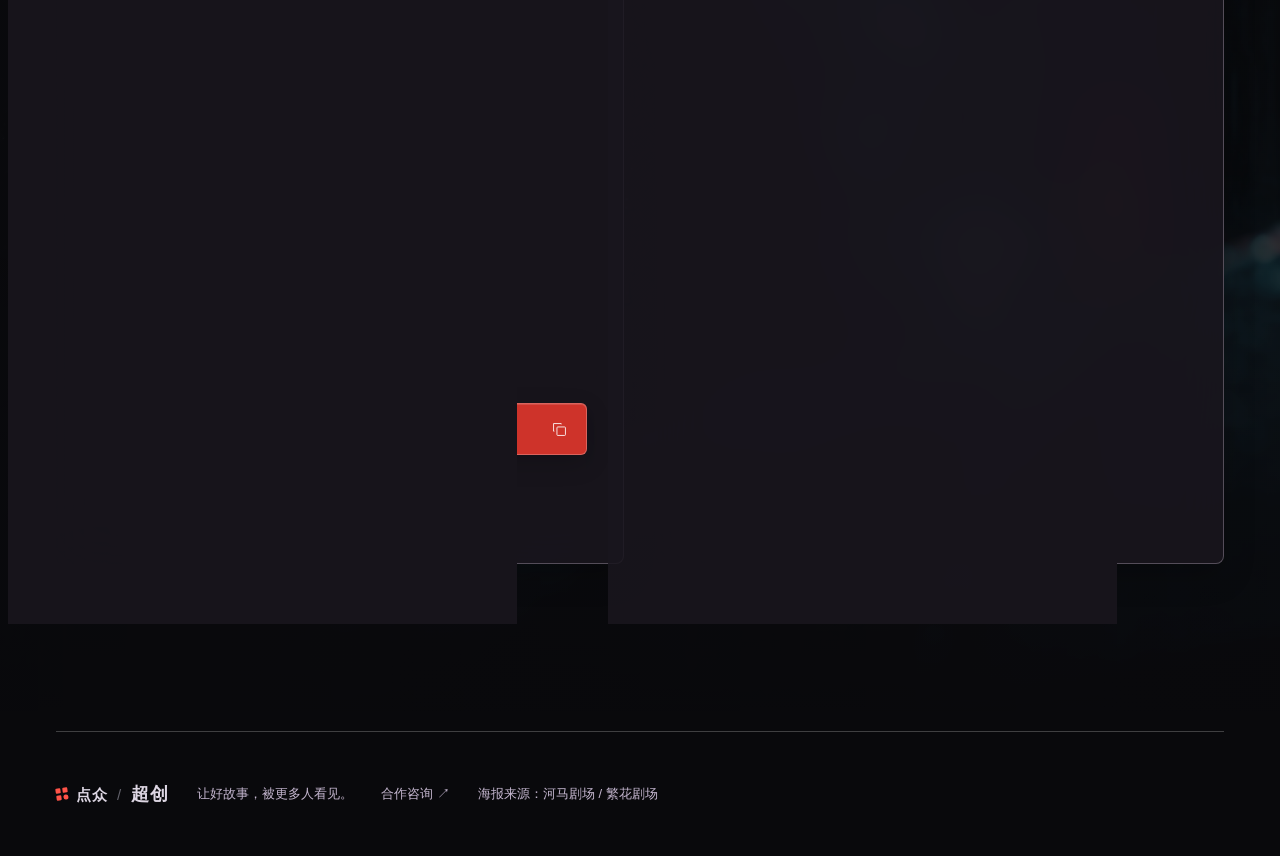
==== commit 376aa950: "Clarify pretest eligibility for designated and original IP" ====
--- a/index.html
+++ b/index.html
@@ -84,7 +84,7 @@
       <div class="section-heading" data-reveal><div><p class="eyebrow section-index">03 / CREATOR INCENTIVES</p><h2 id="incentives-title">每一步创作，都有新动力。</h2></div><p class="section-aside">从前测到完整作品<br>找到适合这部剧的激励方式。</p></div>
       <div class="incentive-tabs" role="tablist" aria-label="激励政策"><button id="tab-pretest" role="tab" aria-selected="true" aria-controls="panel-pretest" tabindex="0"><span>01</span> 前测激励 <i>先试一个好故事</i></button><button id="tab-guarantee" role="tab" aria-selected="false" aria-controls="panel-guarantee" tabindex="-1"><span>02</span> 保底激励 <i>完成一部好作品</i></button><button id="tab-hit" role="tab" aria-selected="false" aria-controls="panel-hit" tabindex="-1"><span>03</span> 爆款激励 <i>让热爱走得更远</i></button></div>
       <div class="incentive-panel" id="panel-pretest" role="tabpanel" aria-labelledby="tab-pretest" tabindex="0">
-        <div class="incentive-intro"><span class="mini-label">前测激励</span><h3>一个好开头，<br>值得一份鼓励。</h3><p>一卡前的任一集满足数据，即可按政策参与。<br>仅限点众官方指定 IP。</p><div class="exclusivity"><span aria-hidden="true">↔</span> 前测激励与保底激励，二选一。</div></div>
+        <div class="incentive-intro"><span class="mini-label">前测激励</span><h3>一个好开头，<br>值得一份鼓励。</h3><p>一卡前的任一集满足数据，即可按政策参与。<br>仅限点众官方指定IP和原创IP。</p><div class="exclusivity"><span aria-hidden="true">↔</span> 前测激励与保底激励，二选一。</div></div>
         <div class="incentive-data"><table><caption class="sr-only">前测激励金额档位</caption><thead><tr><th scope="col">72 小时点赞</th><th scope="col">激励金额</th></tr></thead><tbody><tr><td>＞ 5,000</td><td><strong>200</strong> 元</td></tr><tr><td>＞ 10,000</td><td><strong>400</strong> 元</td></tr><tr><td>＞ 50,000</td><td><strong>800</strong> 元</td></tr></tbody></table><div class="requirements"><span>参与条件</span><ul><li>单集时长 ＞ 45 秒</li><li>每月最低发布 15 条</li><li>数据真实有效，并及时回填</li><li>视频合法合规</li></ul></div></div>
       </div>
       <div class="incentive-panel" id="panel-guarantee" role="tabpanel" aria-labelledby="tab-guarantee" tabindex="0" hidden>
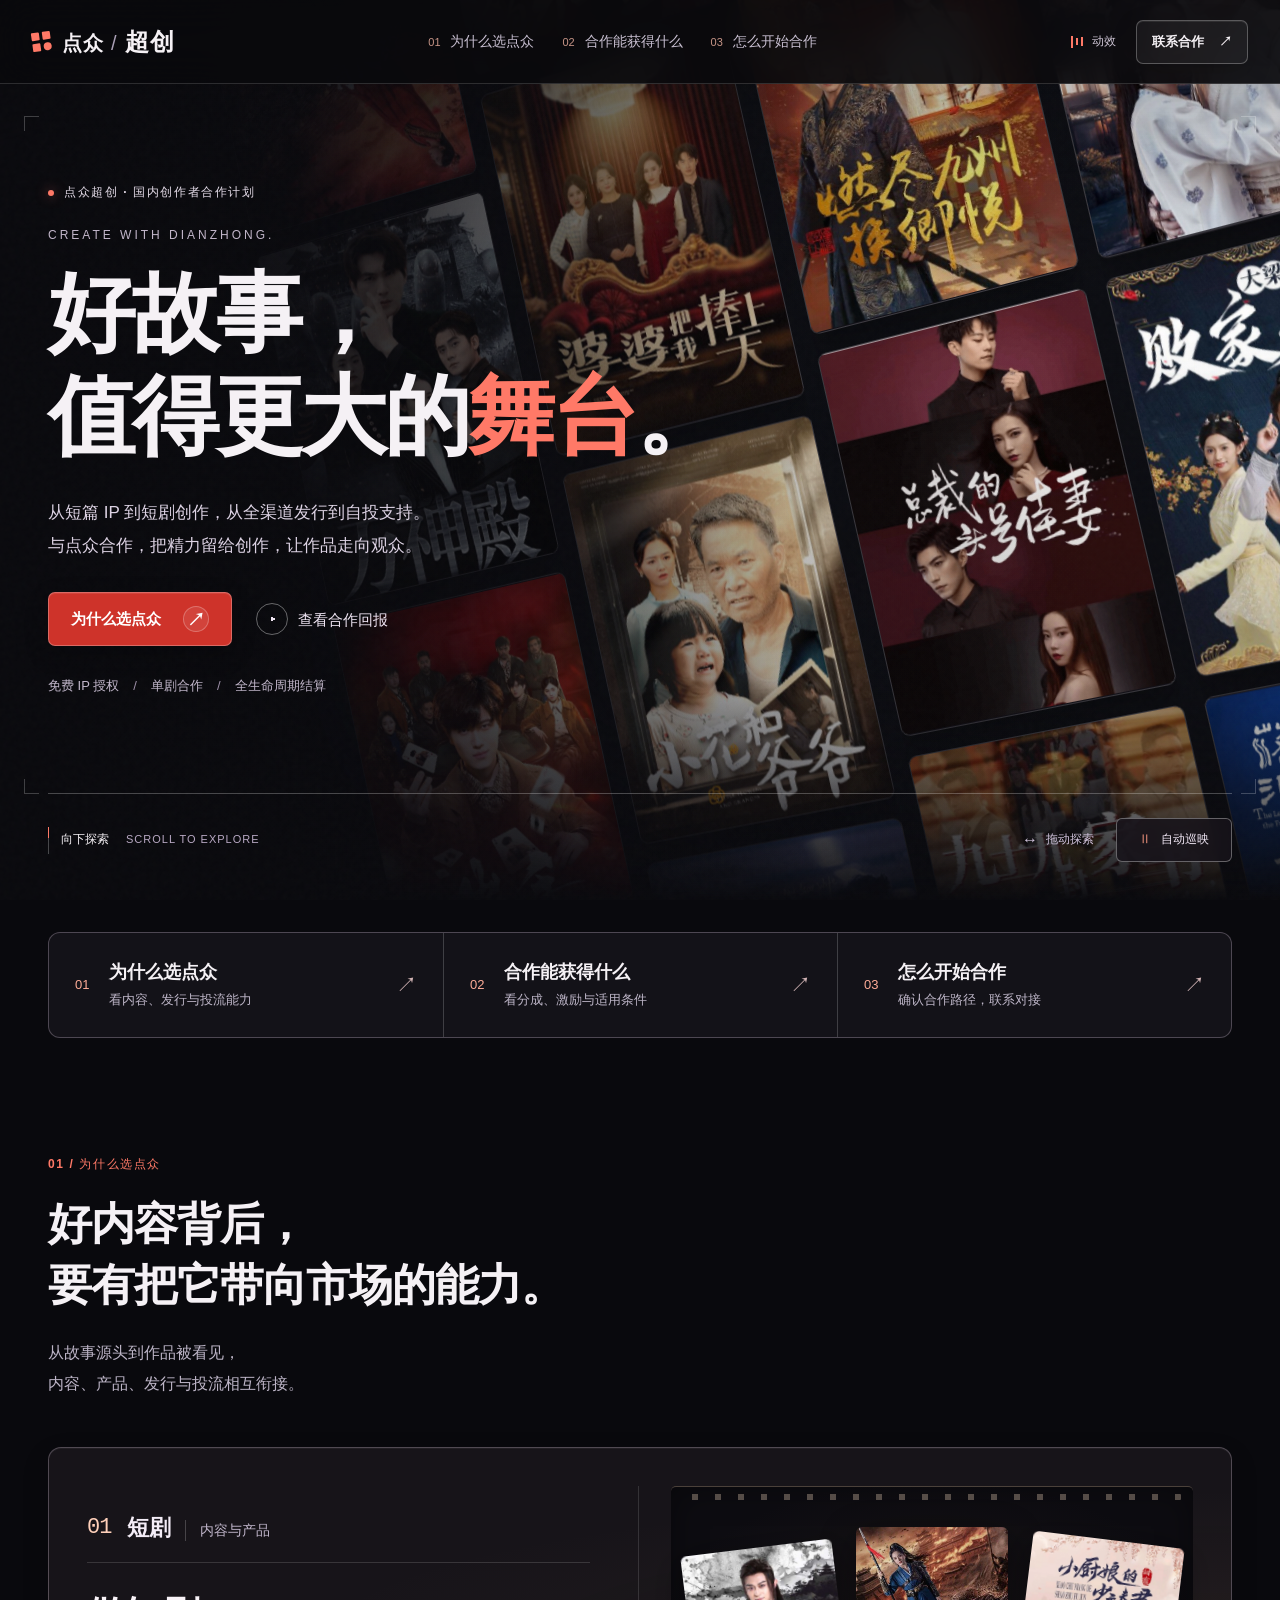
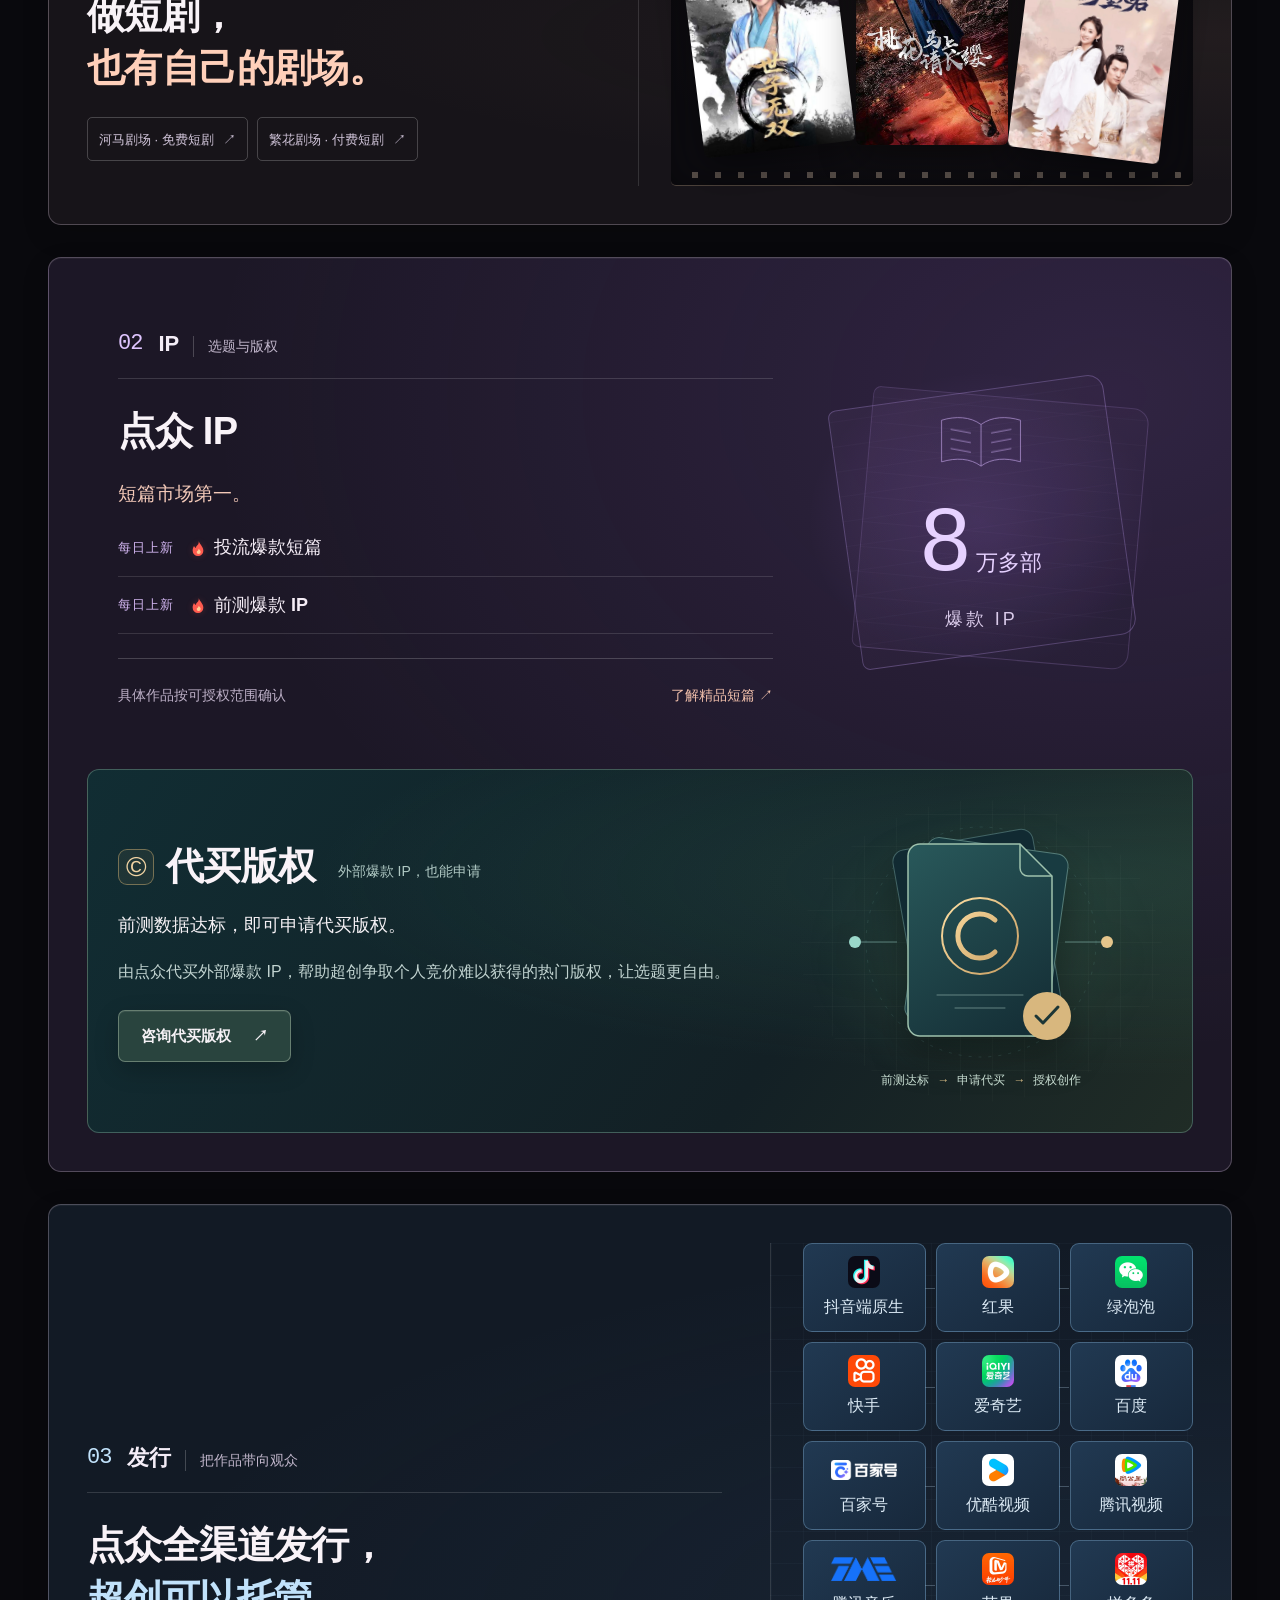
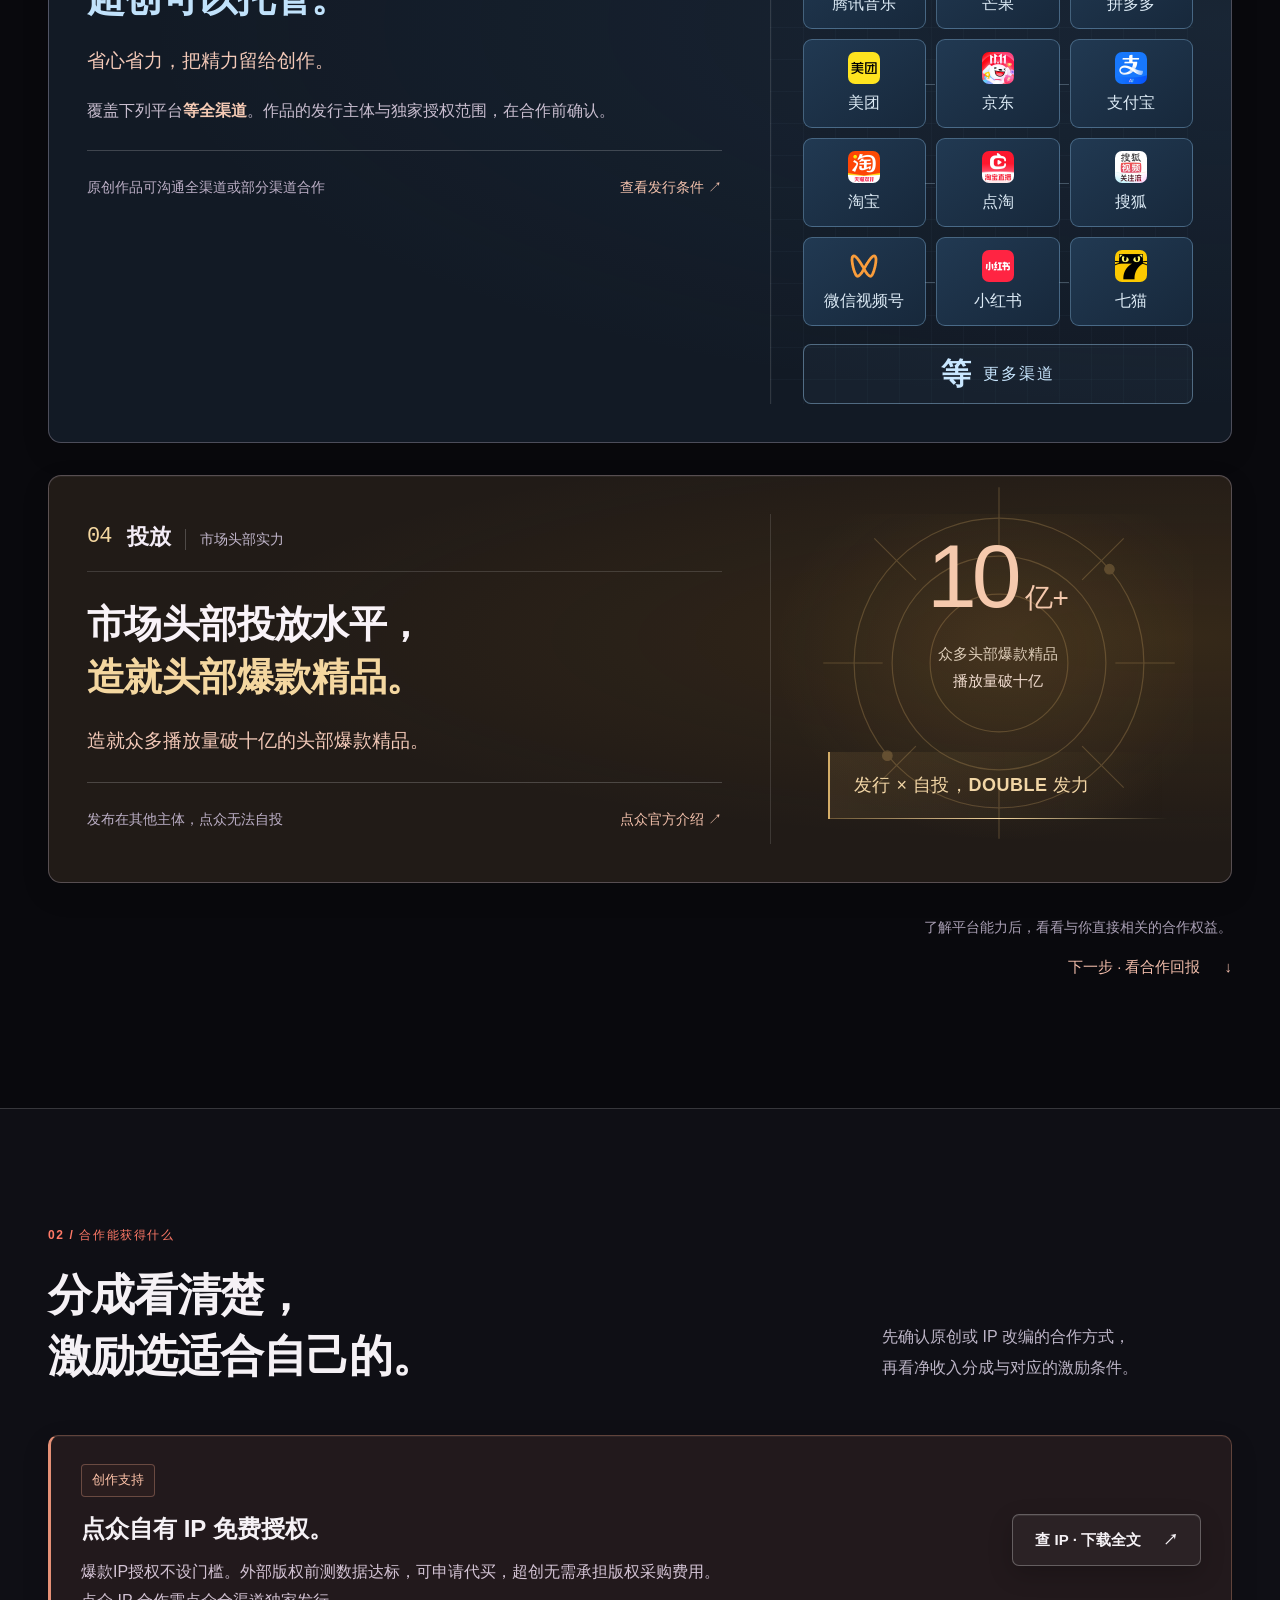
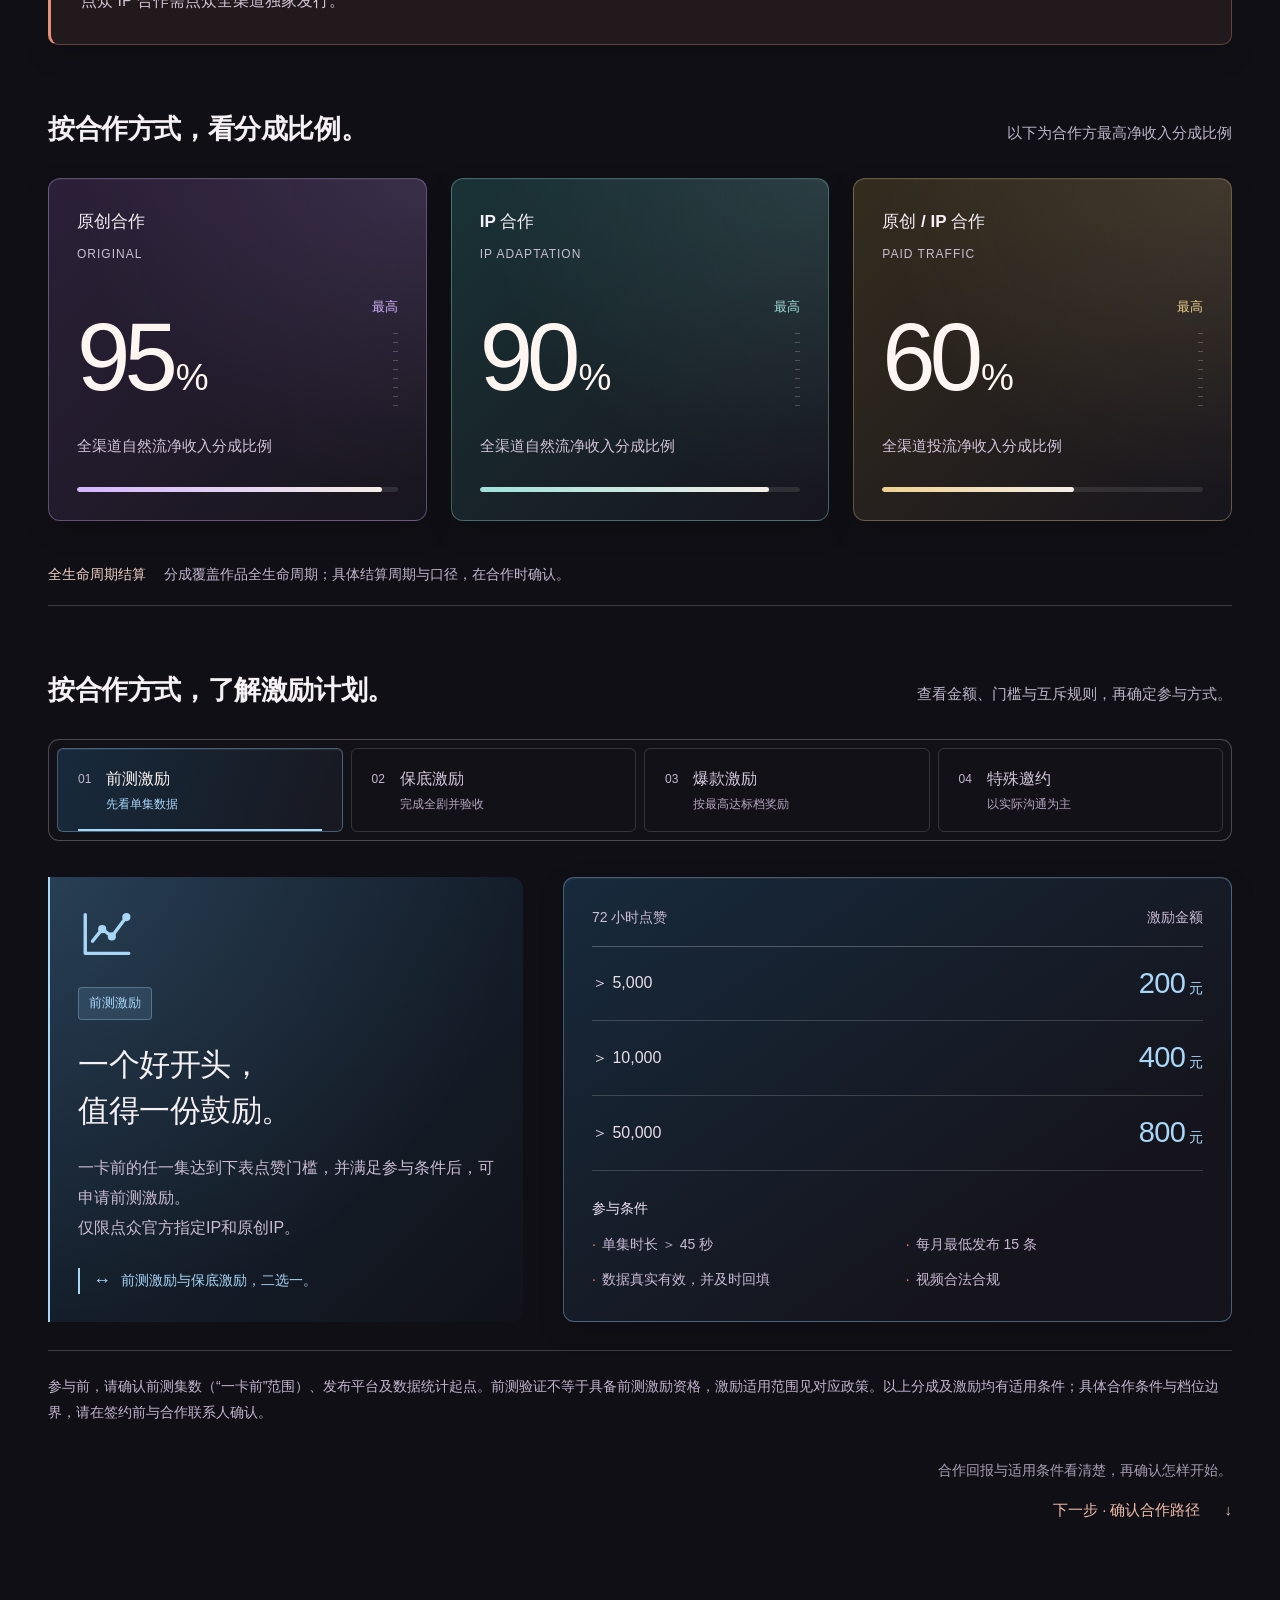
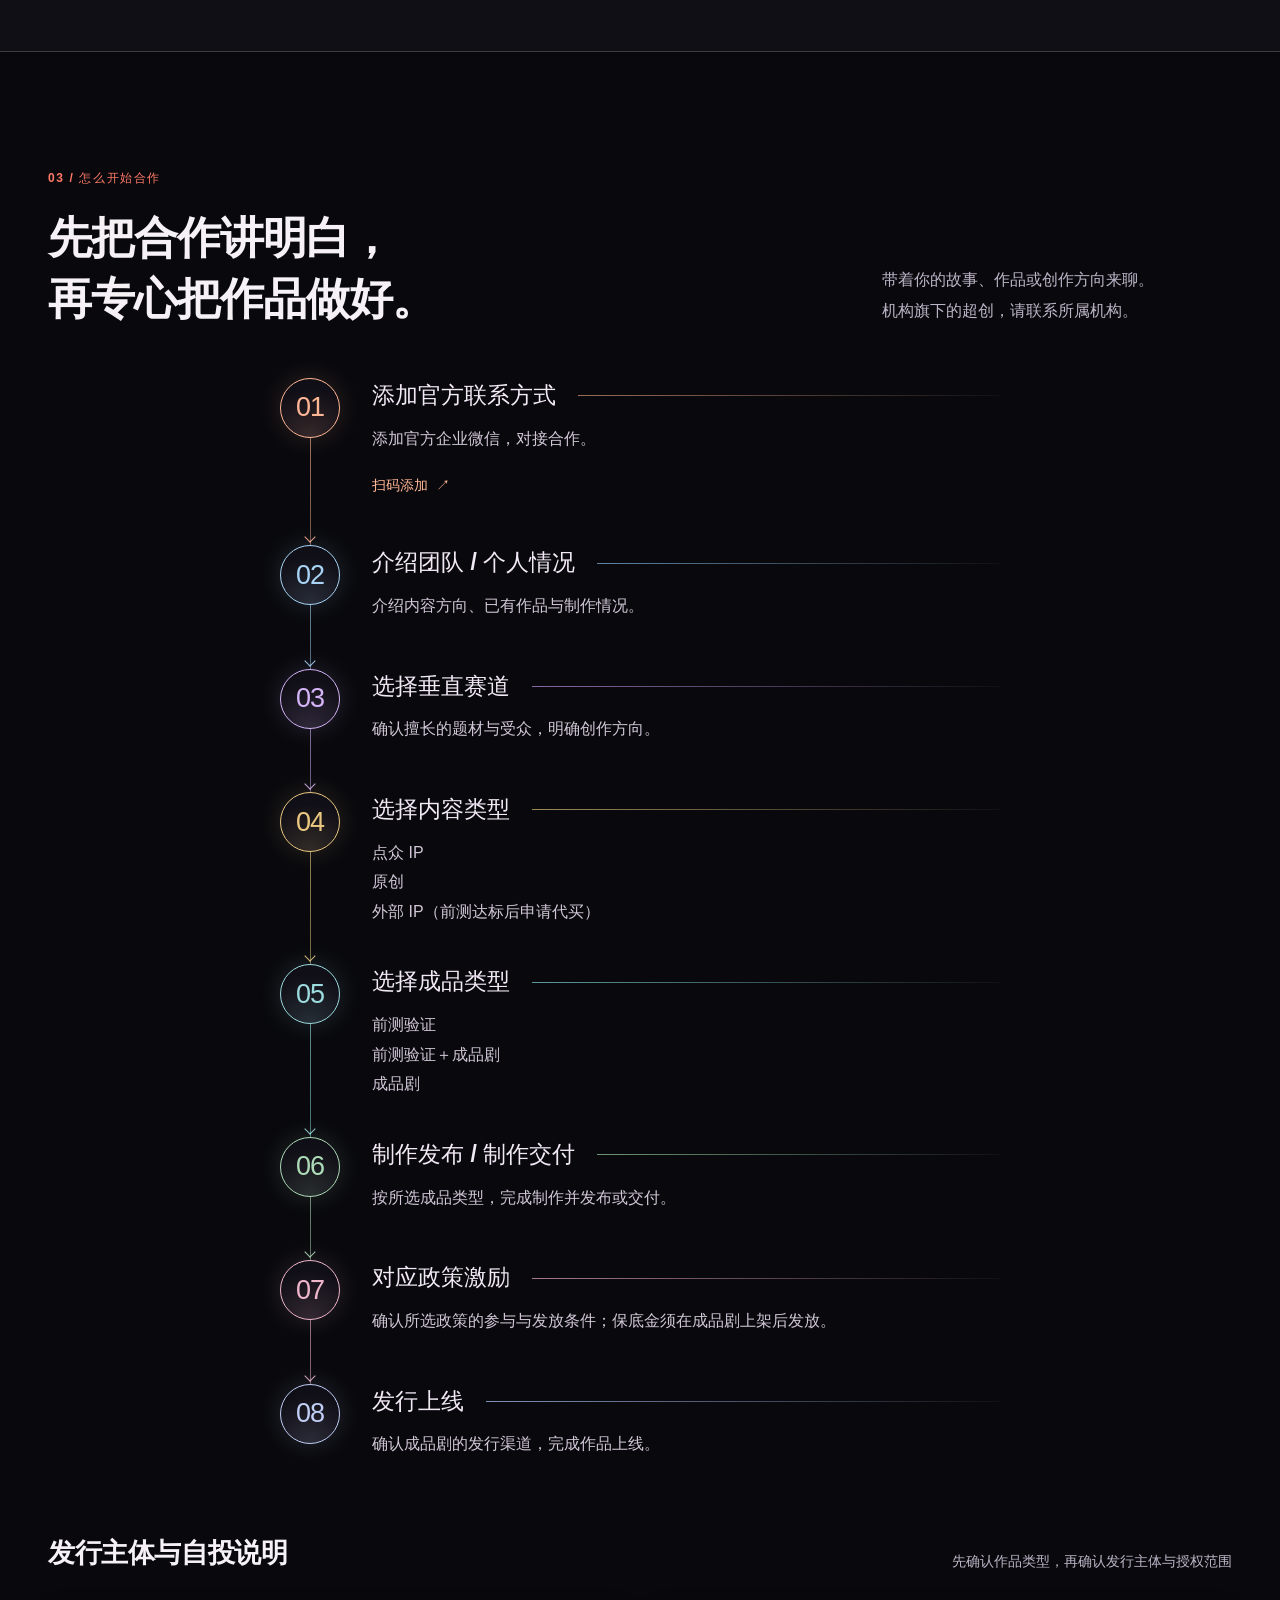
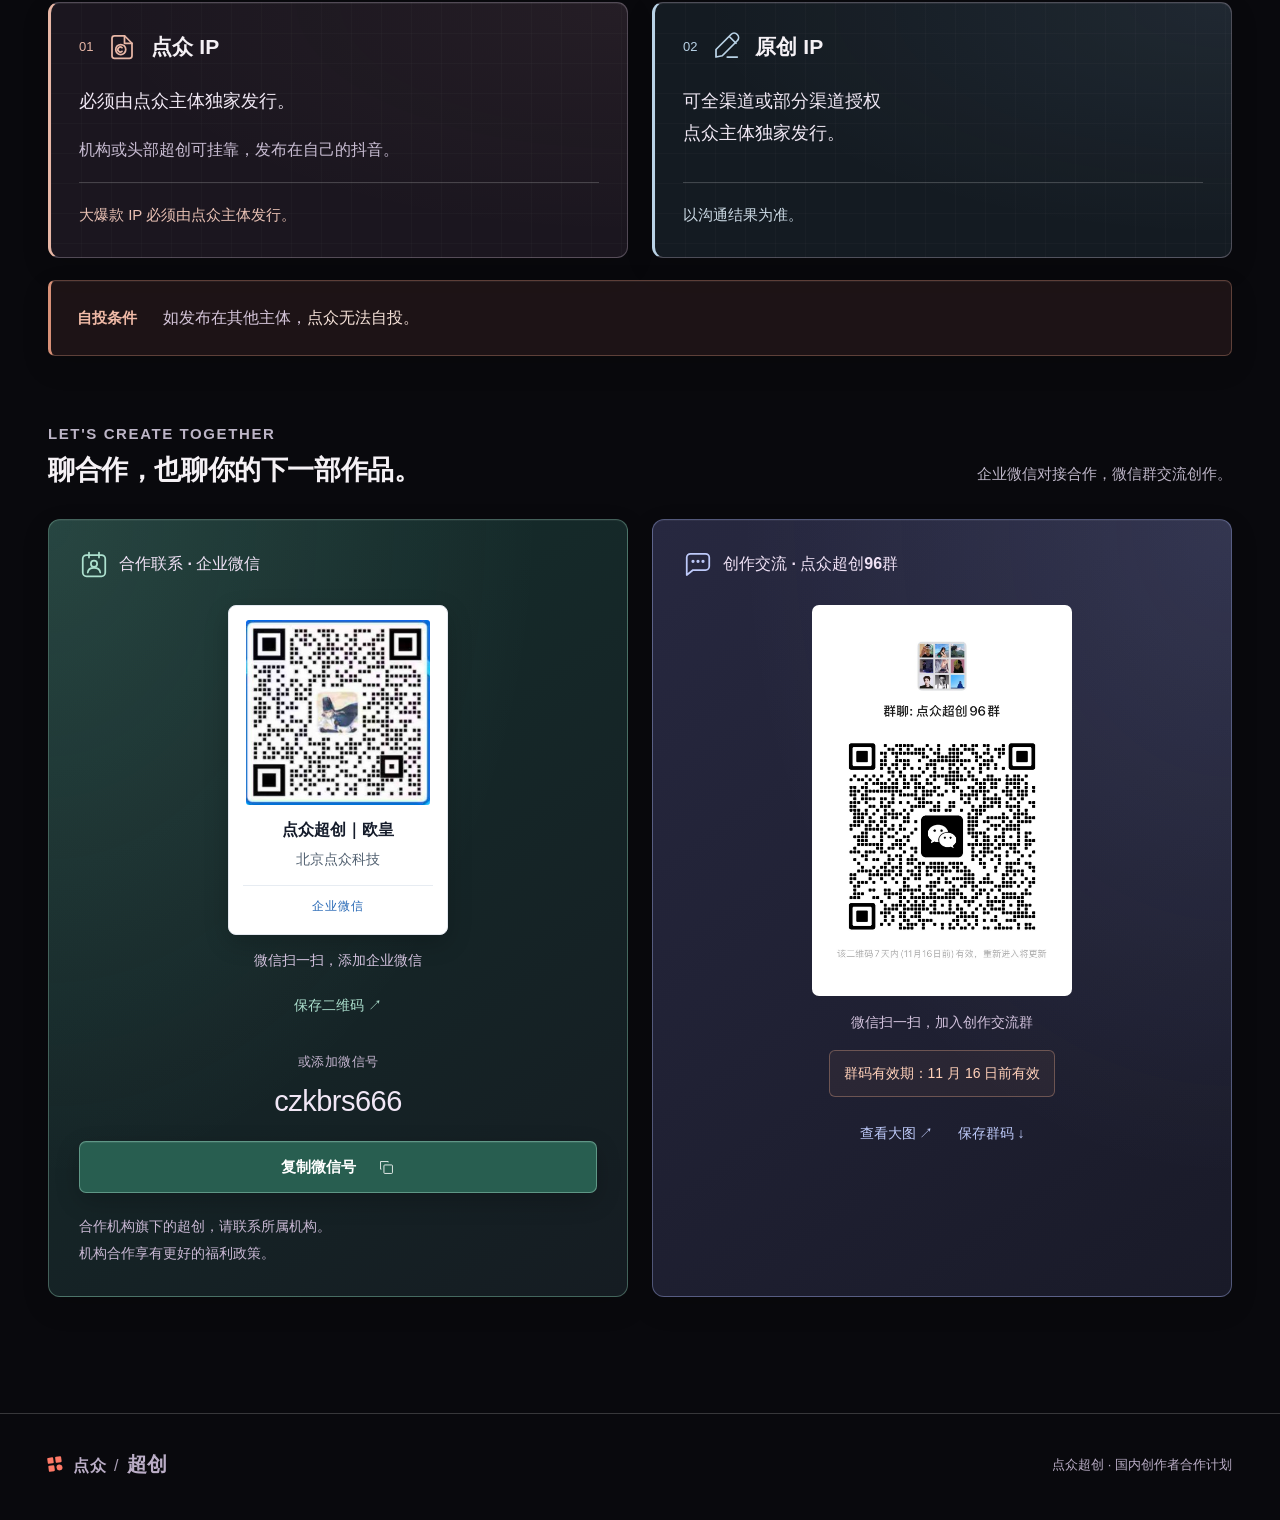
==== commit 1670e495: "Prepare V2 creator cooperation page with clarified policy flow" ====
--- a/index.html
+++ b/index.html
@@ -4,22 +4,21 @@
   <meta charset="UTF-8">
   <meta name="viewport" content="width=device-width, initial-scale=1">
   <meta name="theme-color" content="#09090c">
-  <meta name="description" content="点众超创国内合作政策：IP免费授权、独家发行与自投、收入分成及超创激励计划。">
+  <meta name="description" content="为什么选择点众、合作能获得什么、如何开始合作：了解短剧与短篇内容、全渠道发行与自投、分成激励及合作联系。">
   <title>点众超创 · 让好故事被看见</title>
   <link rel="icon" href="data:image/svg+xml,%3Csvg xmlns='http://www.w3.org/2000/svg' viewBox='0 0 64 64'%3E%3Crect width='64' height='64' rx='16' fill='%23b83c29'/%3E%3Ctext x='32' y='46' font-size='44' text-anchor='middle' fill='%23fff' font-family='serif'%3E创%3C/text%3E%3C/svg%3E">
   <link rel="preload" as="image" href="assets/hema-new-04.jpg">
-  <link rel="stylesheet" href="styles.css?v=20261109-10">
-  <script src="script.js?v=20261109-8" defer></script>
+  <link rel="stylesheet" href="styles.css?v=20261109-v2-title-hierarchy">
+  <script src="script.js?v=20261109-v2-flow-light" defer></script>
 </head>
-<body>
+<body class="site-v2">
   <div id="reading-progress" aria-hidden="true"></div>
   <a class="skip" href="#main">跳转到正文</a>
   <header class="site-header">
     <a class="brand" href="#" aria-label="点众超创 首页"><span class="brand-mark" aria-hidden="true"><i></i><i></i><i></i><i></i></span><span>点众<span class="brand-divider">/</span><strong>超创</strong></span></a>
-    <nav aria-label="页面目录"><a href="#partnership">版权合作</a><a href="#revenue">分成政策</a><a href="#incentives">激励计划</a><a href="#agreement">签约说明</a></nav>
-    <div class="header-actions"><button id="motion-toggle" class="motion-toggle" aria-pressed="true" aria-label="关闭动效"><span class="motion-bars" aria-hidden="true"><i></i><i></i><i></i></span><span>动效</span></button><button class="button button-small button-dark" data-contact>开启合作 <span aria-hidden="true">↗</span></button></div>
+    <nav aria-label="页面目录"><a href="#why"><span>01</span> 为什么选点众</a><a href="#benefits"><span>02</span> 合作能获得什么</a><a href="#how"><span>03</span> 怎么开始合作</a></nav>
+    <div class="header-actions"><button id="motion-toggle" class="motion-toggle" aria-pressed="true" aria-label="关闭动效"><span class="motion-bars" aria-hidden="true"><i></i><i></i><i></i></span><span>动效</span></button><button class="button button-small button-dark" data-contact>联系合作 <span aria-hidden="true">↗</span></button></div>
   </header>
-
   <main id="main">
     <section class="hero" aria-labelledby="hero-title">
       <div class="hero-bg reel-background"><div class="poster-reel" role="group" tabindex="0" aria-label="万花筒海报滚轴，36部河马与繁花剧场剧目，可左右拖动或按方向键浏览，空格暂停或继续"><div class="reel-column" data-direction="1" data-speed="0.8" data-offset="0"><div class="reel-track" aria-hidden="true"><div class="reel-set"><div class="reel-poster reel-poster-official" style="--poster-ratio:559/799"><img src="assets/hema-new-04.jpg" alt="桃花马上请长缨 · 河马剧场海报" draggable="false" decoding="async"></div><div class="reel-poster reel-poster-official" style="--poster-ratio:424/606"><img src="assets/fanhua-02.jpg" alt="万神殿 · 繁花剧场海报" draggable="false" decoding="async"></div><div class="reel-poster reel-poster-official" style="--poster-ratio:559/799"><img src="assets/hema-new-06.jpg" alt="出手 · 河马剧场海报" draggable="false" decoding="async"></div><div class="reel-poster reel-poster-official" style="--poster-ratio:559/745"><img src="assets/hema-zhenqianjin.jpg" alt="真千金她只谋权不谋爱 · 河马剧场海报" draggable="false" decoding="async"></div><div class="reel-poster reel-poster-official" style="--poster-ratio:1080/1920"><img src="assets/hema-new-01.jpg" alt="爸爸，你凶我我也爱你 · 河马剧场海报" draggable="false" decoding="async"></div><div class="reel-poster reel-poster-official" style="--poster-ratio:424/606"><img src="assets/fanhua-04.jpg" alt="王者归来 · 繁花剧场海报" draggable="false" decoding="async"></div><div class="reel-poster reel-poster-official" style="--poster-ratio:559/799"><img src="assets/hema-new-05.jpg" alt="团宠老妈惹不起 · 河马剧场海报" draggable="false" decoding="async"></div><div class="reel-poster reel-poster-official" style="--poster-ratio:1080/1920"><img src="assets/hema-zhici.jpg" alt="至此星辰远 · 河马剧场海报" draggable="false" decoding="async"></div><div class="reel-poster reel-poster-official" style="--poster-ratio:559/799"><img src="assets/hema-new-08.jpg" alt="六十大寿 · 河马剧场海报" draggable="false" decoding="async"></div></div><div class="reel-set"><div class="reel-poster reel-poster-official" style="--poster-ratio:559/799"><img src="assets/hema-new-04.jpg" alt="桃花马上请长缨 · 河马剧场海报" draggable="false" decoding="async"></div><div class="reel-poster reel-poster-official" style="--poster-ratio:424/606"><img src="assets/fanhua-02.jpg" alt="万神殿 · 繁花剧场海报" draggable="false" decoding="async"></div><div class="reel-poster reel-poster-official" style="--poster-ratio:559/799"><img src="assets/hema-new-06.jpg" alt="出手 · 河马剧场海报" draggable="false" decoding="async"></div><div class="reel-poster reel-poster-official" style="--poster-ratio:559/745"><img src="assets/hema-zhenqianjin.jpg" alt="真千金她只谋权不谋爱 · 河马剧场海报" draggable="false" decoding="async"></div><div class="reel-poster reel-poster-official" style="--poster-ratio:1080/1920"><img src="assets/hema-new-01.jpg" alt="爸爸，你凶我我也爱你 · 河马剧场海报" draggable="false" decoding="async"></div><div class="reel-poster reel-poster-official" style="--poster-ratio:424/606"><img src="assets/fanhua-04.jpg" alt="王者归来 · 繁花剧场海报" draggable="false" decoding="async"></div><div class="reel-poster reel-poster-official" style="--poster-ratio:559/799"><img src="assets/hema-new-05.jpg" alt="团宠老妈惹不起 · 河马剧场海报" draggable="false" decoding="async"></div><div class="reel-poster reel-poster-official" style="--poster-ratio:1080/1920"><img src="assets/hema-zhici.jpg" alt="至此星辰远 · 河马剧场海报" draggable="false" decoding="async"></div><div class="reel-poster reel-poster-official" style="--poster-ratio:559/799"><img src="assets/hema-new-08.jpg" alt="六十大寿 · 河马剧场海报" draggable="false" decoding="async"></div></div></div></div><div class="reel-column" data-direction="-1" data-speed="1" data-offset="0.35"><div class="reel-track" aria-hidden="true"><div class="reel-set"><div class="reel-poster reel-poster-official" style="--poster-ratio:559/799"><img src="assets/hema-new-18.jpg" alt="南瓷北城 · 河马剧场海报" draggable="false" decoding="async"></div><div class="reel-poster reel-poster-official" style="--poster-ratio:960/1280"><img src="assets/hema-shizi.jpg" alt="世子无双 · 河马剧场海报" draggable="false" decoding="async"></div><div class="reel-poster reel-poster-official" style="--poster-ratio:424/606"><img src="assets/fanhua-05.jpg" alt="商医生，姗姗来迟 · 繁花剧场海报" draggable="false" decoding="async"></div><div class="reel-poster reel-poster-official" style="--poster-ratio:559/799"><img src="assets/hema-new-09.jpg" alt="替身为凰 · 河马剧场海报" draggable="false" decoding="async"></div><div class="reel-poster reel-poster-official" style="--poster-ratio:559/799"><img src="assets/hema-new-20.jpg" alt="婆婆把我捧上天 · 河马剧场海报" draggable="false" decoding="async"></div><div class="reel-poster reel-poster-official" style="--poster-ratio:559/799"><img src="assets/hema-new-16.jpg" alt="小花和爷爷 · 河马剧场海报" draggable="false" decoding="async"></div><div class="reel-poster reel-poster-official" style="--poster-ratio:424/606"><img src="assets/fanhua-03.jpg" alt="我的明星老婆 · 繁花剧场海报" draggable="false" decoding="async"></div><div class="reel-poster reel-poster-official" style="--poster-ratio:1080/1920"><img src="assets/hema-new-03.jpg" alt="等花开，等你归 · 河马剧场海报" draggable="false" decoding="async"></div><div class="reel-poster reel-poster-official" style="--poster-ratio:559/799"><img src="assets/hema-new-17.jpg" alt="无极归来 · 河马剧场海报" draggable="false" decoding="async"></div></div><div class="reel-set"><div class="reel-poster reel-poster-official" style="--poster-ratio:559/799"><img src="assets/hema-new-18.jpg" alt="南瓷北城 · 河马剧场海报" draggable="false" decoding="async"></div><div class="reel-poster reel-poster-official" style="--poster-ratio:960/1280"><img src="assets/hema-shizi.jpg" alt="世子无双 · 河马剧场海报" draggable="false" decoding="async"></div><div class="reel-poster reel-poster-official" style="--poster-ratio:424/606"><img src="assets/fanhua-05.jpg" alt="商医生，姗姗来迟 · 繁花剧场海报" draggable="false" decoding="async"></div><div class="reel-poster reel-poster-official" style="--poster-ratio:559/799"><img src="assets/hema-new-09.jpg" alt="替身为凰 · 河马剧场海报" draggable="false" decoding="async"></div><div class="reel-poster reel-poster-official" style="--poster-ratio:559/799"><img src="assets/hema-new-20.jpg" alt="婆婆把我捧上天 · 河马剧场海报" draggable="false" decoding="async"></div><div class="reel-poster reel-poster-official" style="--poster-ratio:559/799"><img src="assets/hema-new-16.jpg" alt="小花和爷爷 · 河马剧场海报" draggable="false" decoding="async"></div><div class="reel-poster reel-poster-official" style="--poster-ratio:424/606"><img src="assets/fanhua-03.jpg" alt="我的明星老婆 · 繁花剧场海报" draggable="false" decoding="async"></div><div class="reel-poster reel-poster-official" style="--poster-ratio:1080/1920"><img src="assets/hema-new-03.jpg" alt="等花开，等你归 · 河马剧场海报" draggable="false" decoding="async"></div><div class="reel-poster reel-poster-official" style="--poster-ratio:559/799"><img src="assets/hema-new-17.jpg" alt="无极归来 · 河马剧场海报" draggable="false" decoding="async"></div></div></div></div><div class="reel-column" data-direction="1" data-speed="0.9" data-offset="0.15"><div class="reel-track" aria-hidden="true"><div class="reel-set"><div class="reel-poster reel-poster-official" style="--poster-ratio:848/1212"><img src="assets/fanhua-09.jpg" alt="小厨娘的少主夫君 · 繁花剧场海报" draggable="false" decoding="async"></div><div class="reel-poster reel-poster-official" style="--poster-ratio:559/799"><img src="assets/hema-new-10.jpg" alt="大剑 · 河马剧场海报" draggable="false" decoding="async"></div><div class="reel-poster reel-poster-official" style="--poster-ratio:559/799"><img src="assets/hema-new-12.jpg" alt="燃尽九州换卿悦 · 河马剧场海报" draggable="false" decoding="async"></div><div class="reel-poster reel-poster-official" style="--poster-ratio:848/1212"><img src="assets/fanhua-07.jpg" alt="总裁的头号佳妻 · 繁花剧场海报" draggable="false" decoding="async"></div><div class="reel-poster reel-poster-official" style="--poster-ratio:559/799"><img src="assets/hema-new-14.jpg" alt="九十九封家书，震惊全国 · 河马剧场海报" draggable="false" decoding="async"></div><div class="reel-poster reel-poster-official" style="--poster-ratio:1080/1440"><img src="assets/hema-xianyi.jpg" alt="鲜衣怒马少年郎 · 河马剧场海报" draggable="false" decoding="async"></div><div class="reel-poster reel-poster-official" style="--poster-ratio:559/799"><img src="assets/hema-new-13.jpg" alt="那年阳光正好 · 河马剧场海报" draggable="false" decoding="async"></div><div class="reel-poster reel-poster-official" style="--poster-ratio:559/799"><img src="assets/hema-new-11.jpg" alt="大夏傻神 · 河马剧场海报" draggable="false" decoding="async"></div><div class="reel-poster reel-poster-official" style="--poster-ratio:1080/1920"><img src="assets/hema-new-02.jpg" alt="大小姐浴火重生 · 河马剧场海报" draggable="false" decoding="async"></div></div><div class="reel-set"><div class="reel-poster reel-poster-official" style="--poster-ratio:848/1212"><img src="assets/fanhua-09.jpg" alt="小厨娘的少主夫君 · 繁花剧场海报" draggable="false" decoding="async"></div><div class="reel-poster reel-poster-official" style="--poster-ratio:559/799"><img src="assets/hema-new-10.jpg" alt="大剑 · 河马剧场海报" draggable="false" decoding="async"></div><div class="reel-poster reel-poster-official" style="--poster-ratio:559/799"><img src="assets/hema-new-12.jpg" alt="燃尽九州换卿悦 · 河马剧场海报" draggable="false" decoding="async"></div><div class="reel-poster reel-poster-official" style="--poster-ratio:848/1212"><img src="assets/fanhua-07.jpg" alt="总裁的头号佳妻 · 繁花剧场海报" draggable="false" decoding="async"></div><div class="reel-poster reel-poster-official" style="--poster-ratio:559/799"><img src="assets/hema-new-14.jpg" alt="九十九封家书，震惊全国 · 河马剧场海报" draggable="false" decoding="async"></div><div class="reel-poster reel-poster-official" style="--poster-ratio:1080/1440"><img src="assets/hema-xianyi.jpg" alt="鲜衣怒马少年郎 · 河马剧场海报" draggable="false" decoding="async"></div><div class="reel-poster reel-poster-official" style="--poster-ratio:559/799"><img src="assets/hema-new-13.jpg" alt="那年阳光正好 · 河马剧场海报" draggable="false" decoding="async"></div><div class="reel-poster reel-poster-official" style="--poster-ratio:559/799"><img src="assets/hema-new-11.jpg" alt="大夏傻神 · 河马剧场海报" draggable="false" decoding="async"></div><div class="reel-poster reel-poster-official" style="--poster-ratio:1080/1920"><img src="assets/hema-new-02.jpg" alt="大小姐浴火重生 · 河马剧场海报" draggable="false" decoding="async"></div></div></div></div><div class="reel-column" data-direction="-1" data-speed="1.1" data-offset="0.5"><div class="reel-track" aria-hidden="true"><div class="reel-set"><div class="reel-poster reel-poster-official" style="--poster-ratio:1080/1920"><img src="assets/hema-wanli.jpg" alt="万里江山入我怀 · 河马剧场海报" draggable="false" decoding="async"></div><div class="reel-poster reel-poster-official" style="--poster-ratio:424/606"><img src="assets/fanhua-01.jpg" alt="巅峰狂少 · 繁花剧场海报" draggable="false" decoding="async"></div><div class="reel-poster reel-poster-official" style="--poster-ratio:559/799"><img src="assets/hema-new-07.jpg" alt="独宠小农妃 · 河马剧场海报" draggable="false" decoding="async"></div><div class="reel-poster reel-poster-official" style="--poster-ratio:559/745"><img src="assets/hema-yuanjin.jpg" alt="缘尽至此，爱不再言 · 河马剧场海报" draggable="false" decoding="async"></div><div class="reel-poster reel-poster-official" style="--poster-ratio:848/1212"><img src="assets/fanhua-06.jpg" alt="爱逢对手 · 繁花剧场海报" draggable="false" decoding="async"></div><div class="reel-poster reel-poster-official" style="--poster-ratio:559/799"><img src="assets/hema-new-19.jpg" alt="请君入我相思局 · 河马剧场海报" draggable="false" decoding="async"></div><div class="reel-poster reel-poster-official" style="--poster-ratio:559/799"><img src="assets/hema-new-15.jpg" alt="大梁败家少爷 · 河马剧场海报" draggable="false" decoding="async"></div><div class="reel-poster reel-poster-official" style="--poster-ratio:848/1212"><img src="assets/fanhua-08.jpg" alt="落花洞女的传说 · 繁花剧场海报" draggable="false" decoding="async"></div><div class="reel-poster reel-poster-official" style="--poster-ratio:559/799"><img src="assets/hema-new-21.jpg" alt="天尊归来 · 河马剧场海报" draggable="false" decoding="async"></div></div><div class="reel-set"><div class="reel-poster reel-poster-official" style="--poster-ratio:1080/1920"><img src="assets/hema-wanli.jpg" alt="万里江山入我怀 · 河马剧场海报" draggable="false" decoding="async"></div><div class="reel-poster reel-poster-official" style="--poster-ratio:424/606"><img src="assets/fanhua-01.jpg" alt="巅峰狂少 · 繁花剧场海报" draggable="false" decoding="async"></div><div class="reel-poster reel-poster-official" style="--poster-ratio:559/799"><img src="assets/hema-new-07.jpg" alt="独宠小农妃 · 河马剧场海报" draggable="false" decoding="async"></div><div class="reel-poster reel-poster-official" style="--poster-ratio:559/745"><img src="assets/hema-yuanjin.jpg" alt="缘尽至此，爱不再言 · 河马剧场海报" draggable="false" decoding="async"></div><div class="reel-poster reel-poster-official" style="--poster-ratio:848/1212"><img src="assets/fanhua-06.jpg" alt="爱逢对手 · 繁花剧场海报" draggable="false" decoding="async"></div><div class="reel-poster reel-poster-official" style="--poster-ratio:559/799"><img src="assets/hema-new-19.jpg" alt="请君入我相思局 · 河马剧场海报" draggable="false" decoding="async"></div><div class="reel-poster reel-poster-official" style="--poster-ratio:559/799"><img src="assets/hema-new-15.jpg" alt="大梁败家少爷 · 河马剧场海报" draggable="false" decoding="async"></div><div class="reel-poster reel-poster-official" style="--poster-ratio:848/1212"><img src="assets/fanhua-08.jpg" alt="落花洞女的传说 · 繁花剧场海报" draggable="false" decoding="async"></div><div class="reel-poster reel-poster-official" style="--poster-ratio:559/799"><img src="assets/hema-new-21.jpg" alt="天尊归来 · 河马剧场海报" draggable="false" decoding="async"></div></div></div></div></div></div>
@@ -28,49 +27,154 @@
       <div class="hero-content wrap">
         <div class="hero-copy">
           <p class="eyebrow"><span class="status-dot"></span> 点众超创 · 国内创作者合作计划</p>
-          <div class="hero-overline">YOUR STORY. NEXT FRAME.</div>
-          <h1 id="hero-title"><span>好故事，</span><br><span class="hero-title-last">现在<span class="red">开场</span>。</span></h1>
-          <p class="hero-description">把灵感拍成故事，把故事带到观众面前。<br>从 IP 授权到发行自投，与你共创下一幕。</p>
-          <div class="hero-actions"><a class="button button-red" href="#partnership"><span>开启创作之旅</span><span class="arrow-disc" aria-hidden="true">↗</span></a><a class="hero-policy-link" href="#incentives"><span class="play-disc" aria-hidden="true">▸</span> 探索激励计划</a></div>
+          <div class="hero-overline">CREATE WITH DIANZHONG.</div>
+          <h1 id="hero-title"><span>好故事，</span><br><span class="hero-title-last"><span class="hero-title-phrase">值得更大的</span><span class="hero-title-key"><span class="red">舞台</span>。</span></span></h1>
+          <p class="hero-description">从短篇 IP 到短剧创作，从全渠道发行到自投支持。<br>与点众合作，把精力留给创作，让作品走向观众。</p>
+          <div class="hero-actions"><a class="button button-red" href="#why"><span>为什么选点众</span><span class="arrow-disc" aria-hidden="true">↗</span></a><a class="hero-policy-link" href="#benefits"><span class="play-disc" aria-hidden="true">▸</span> 查看合作回报</a></div>
           <div class="hero-footnote"><span>免费 IP 授权</span><b>/</b><span>单剧合作</span><b>/</b><span>全生命周期结算</span></div>
         </div>
-        <div class="hero-bottom"><a class="scroll-cue" href="#partnership"><span class="scroll-line" aria-hidden="true"></span> 向下探索 <span>SCROLL TO EXPLORE</span></a><div class="reel-controls"><span class="reel-drag-hint">↔ <span>拖动探索</span></span><button id="reel-toggle" class="reel-toggle" aria-pressed="true" aria-label="暂停海报滚轴"><span class="reel-control-icon" aria-hidden="true"></span><span data-reel-label>自动巡映</span></button></div></div>
+        <div class="hero-bottom"><a class="scroll-cue" href="#why"><span class="scroll-line" aria-hidden="true"></span> 向下探索 <span>SCROLL TO EXPLORE</span></a><div class="reel-controls"><span class="reel-drag-hint">↔ <span>拖动探索</span></span><button id="reel-toggle" class="reel-toggle" aria-pressed="true" aria-label="暂停海报滚轴"><span class="reel-control-icon" aria-hidden="true"></span><span data-reel-label>自动巡映</span></button></div></div>
+      </div>
+    </section>
+    <nav class="journey-nav wrap" aria-label="合作阅读路径">
+      <a href="#why"><span class="journey-number">01</span><div><strong>为什么选点众</strong><span>看内容、发行与投流能力</span></div><span class="journey-arrow" aria-hidden="true">↗</span></a>
+      <a href="#benefits"><span class="journey-number">02</span><div><strong>合作能获得什么</strong><span>看分成、激励与适用条件</span></div><span class="journey-arrow" aria-hidden="true">↗</span></a>
+      <a href="#how"><span class="journey-number">03</span><div><strong>怎么开始合作</strong><span>确认合作路径，联系对接</span></div><span class="journey-arrow" aria-hidden="true">↗</span></a>
+    </nav>
+
+    <section class="chapter chapter-why" id="why" aria-labelledby="why-title">
+      <span id="partnership" class="anchor-alias" aria-hidden="true"></span>
+      <div class="wrap">
+        <div class="chapter-heading" data-reveal><div><p class="eyebrow chapter-index">01 / 为什么选点众</p><h2 id="why-title">好内容背后，<br><span class="title-phrase">要有把它带向</span><span class="title-phrase">市场的能力。</span></h2></div><p class="chapter-description">从故事源头到作品被看见，<br>内容、产品、发行与投流相互衔接。</p></div>
+        <div class="capability-grid">
+          <article class="capability-card capability-content" data-reveal>
+            <div class="capability-copy">
+              <div class="capability-top"><span class="capability-number">01</span><span class="capability-label"><strong>短剧</strong><span>内容与产品</span></span></div>
+              <h3>做短剧，<br><span class="capability-title-accent">也有自己的剧场。</span></h3>
+              <div class="capability-tags"><a href="https://kuaikaw.cn/" target="_blank" rel="noopener noreferrer" aria-label="河马剧场 · 免费短剧（新窗口打开官网）">河马剧场 · 免费短剧 <span aria-hidden="true">↗</span></a><a href="http://wfread.com/" target="_blank" rel="noopener noreferrer" aria-label="繁花剧场 · 付费短剧（新窗口打开官网）">繁花剧场 · 付费短剧 <span aria-hidden="true">↗</span></a></div>
+            </div>
+            <div class="capability-media"><div class="capability-posters" aria-label="河马与繁花剧场作品海报"><img src="assets/hema-shizi.jpg" width="960" height="1280" alt="世子无双 · 河马剧场" loading="lazy"><img src="assets/hema-new-04.jpg" width="559" height="799" alt="桃花马上请长缨 · 河马剧场" loading="lazy"><img src="assets/fanhua-09.jpg" width="848" height="1212" alt="小厨娘的少主夫君 · 繁花剧场" loading="lazy"></div></div>
+          </article>
+          <article class="capability-card capability-content capability-ip" data-reveal>
+            <div class="ip-owned">
+            <div class="capability-copy">
+              <div class="capability-top"><span class="capability-number">02</span><span class="capability-label"><strong>IP</strong><span>选题与版权</span></span></div>
+              <h3>点众 IP</h3>
+              <p class="capability-emphasis">短篇市场第一。</p>
+              <div class="ip-updates" aria-label="每日内容上新"><p><span>每日上新</span><strong><svg class="hot-spark" width="16" height="18" viewBox="0 0 24 24" aria-hidden="true"><path d="M13 2c1 6-4 6-4 10-2-1-3-3-3-3-1 2-2 4-2 7a8 8 0 0 0 16 0c0-5-4-8-7-14Z" fill="currentColor"/><path d="M13 13c0 3-3 3-3 5a3 3 0 0 0 6 0c0-2-1-3-3-5Z" fill="#ffcf96"/></svg>投流爆款短篇</strong></p><p><span>每日上新</span><strong><svg class="hot-spark" width="16" height="18" viewBox="0 0 24 24" aria-hidden="true"><path d="M13 2c1 6-4 6-4 10-2-1-3-3-3-3-1 2-2 4-2 7a8 8 0 0 0 16 0c0-5-4-8-7-14Z" fill="currentColor"/><path d="M13 13c0 3-3 3-3 5a3 3 0 0 0 6 0c0-2-1-3-3-5Z" fill="#ffcf96"/></svg>前测爆款 IP</strong></p></div>
+              <div class="capability-foot"><span>具体作品按可授权范围确认</span><a href="https://www.ishugui.com/browse/on3-tw282-th991" target="_blank" rel="noopener noreferrer">了解精品短篇 ↗</a></div>
+            </div>
+            <div class="capability-media"><div class="ip-library"><div class="ip-glyph" aria-hidden="true"><svg viewBox="0 0 180 130" fill="none"><path d="M90 34C70 19 42 18 16 26v78c27-8 54-7 74 8m0-78c20-15 48-16 74-8v78c-27-8-54-7-74 8V34Z" stroke="currentColor" stroke-width="1.5"/><path d="m33 43 38 7m-38 11 38 7m-38 11 38 7m38-36 38-7m-38 25 38-7m-38 25 38-7" stroke="currentColor" stroke-width="1.5"/></svg></div><p class="ip-library-number"><strong>8</strong><span>万多部</span></p><p class="ip-library-label">爆款 IP</p></div></div>
+            </div>
+            <div class="ip-purchase">
+              <div class="ip-purchase-copy">
+                <div class="ip-purchase-heading"><h3><span class="copyright-mark" aria-hidden="true">©</span>代买版权</h3><span>外部爆款 IP，也能申请</span></div>
+                <p class="ip-purchase-lead">前测数据达标，<span class="title-phrase">即可申请代买版权。</span></p>
+                <p class="ip-purchase-description">由点众代买外部爆款 IP，帮助超创争取个人竞价难以获得的热门版权，让选题更自由。</p>
+                <button class="button button-dark" data-contact>咨询代买版权 <span aria-hidden="true">↗</span></button>
+              </div>
+              <div class="ip-purchase-visual" aria-label="版权支持：前测达标后申请代买，获得授权后创作">
+                <svg class="copyright-art" width="320" height="260" viewBox="0 0 320 260" fill="none" aria-hidden="true">
+                  <defs><linearGradient id="copyright-sheet" x1="90" y1="30" x2="230" y2="230" gradientUnits="userSpaceOnUse"><stop stop-color="#29595b"/><stop offset="1" stop-color="#132b33"/></linearGradient><linearGradient id="copyright-gold" x1="120" y1="90" x2="215" y2="180" gradientUnits="userSpaceOnUse"><stop stop-color="#ffe0a4"/><stop offset="1" stop-color="#b78c51"/></linearGradient></defs>
+                  <circle cx="160" cy="132" r="115" stroke="#76b5b1" stroke-opacity=".14" stroke-dasharray="3 7"/>
+                  <path d="M40 132h36M244 132h36" stroke="#8bbfb8" stroke-opacity=".55"/>
+                  <circle cx="34" cy="132" r="6" fill="#9ad7c9"/><circle cx="286" cy="132" r="6" fill="#e5c58b"/>
+                  <rect x="70" y="42" width="142" height="184" rx="12" transform="rotate(-10 70 42)" fill="#112a32" stroke="#426465"/>
+                  <rect x="108" y="26" width="142" height="184" rx="12" transform="rotate(8 108 26)" fill="#183b41" stroke="#557c78"/>
+                  <path d="M99 34h100l32 32v148a12 12 0 0 1-12 12H99a12 12 0 0 1-12-12V46a12 12 0 0 1 12-12Z" fill="url(#copyright-sheet)" stroke="#9fc2ad" stroke-width="1.5"/>
+                  <path d="M199 34v24a8 8 0 0 0 8 8h24" stroke="#9fc2ad" stroke-width="1.5"/>
+                  <circle class="copyright-trace" cx="159" cy="126" r="38" stroke="url(#copyright-gold)" stroke-width="2"/>
+                  <path class="copyright-trace" d="M174 110a22 22 0 1 0 0 32" stroke="url(#copyright-gold)" stroke-width="5" stroke-linecap="round"/>
+                  <path d="M116 185h86M134 198h50" stroke="#95b6ad" stroke-opacity=".6" stroke-linecap="round"/>
+                  <circle cx="226" cy="206" r="24" fill="#d8b77e"/><path d="m215 206 7 7 15-16" stroke="#1c3636" stroke-width="3" stroke-linecap="round" stroke-linejoin="round"/>
+                </svg>
+                <div class="copyright-route" aria-hidden="true"><span>前测达标</span><i>→</i><span>申请代买</span><i>→</i><span>授权创作</span></div>
+              </div>
+            </div>
+          </article>
+          <article class="capability-card capability-distribution" data-reveal>
+            <div class="capability-copy">
+              <div class="capability-top"><span class="capability-number">03</span><span class="capability-label"><strong>发行</strong><span>把作品带向观众</span></span></div>
+              <h3>点众全渠道发行，<br><span class="capability-title-accent">超创可以托管。</span></h3>
+              <p class="capability-emphasis">省心省力，把精力留给创作。</p>
+              <p>覆盖下列平台<strong class="channel-etc-inline">等全渠道</strong>。作品的发行主体与独家授权范围，在合作前确认。</p>
+              <div class="capability-foot"><span>原创作品可沟通全渠道或部分渠道合作</span><a href="#distribution">查看发行条件 ↗</a></div>
+            </div>
+            <div class="capability-media capability-media-channels"><div class="capability-tags" aria-label="全渠道发行，部分平台举例"><span style="--node-delay:0.00s"><img class="platform-icon" src="assets/platforms/douyin.jpg" width="32" height="32" alt="" loading="lazy">抖音端原生</span><span style="--node-delay:0.06s"><img class="platform-icon" src="assets/platforms/hongguo.jpg" width="32" height="32" alt="" loading="lazy">红果</span><span style="--node-delay:0.11s"><img class="platform-icon" src="assets/platforms/wechat.jpg" width="32" height="32" alt="" loading="lazy">绿泡泡</span><span style="--node-delay:0.17s"><img class="platform-icon" src="assets/platforms/kuaishou.jpg" width="32" height="32" alt="" loading="lazy">快手</span><span style="--node-delay:0.22s"><img class="platform-icon" src="assets/platforms/iqiyi.jpg" width="32" height="32" alt="" loading="lazy">爱奇艺</span><span style="--node-delay:0.28s"><img class="platform-icon" src="assets/platforms/baidu.jpg" width="32" height="32" alt="" loading="lazy">百度</span><span style="--node-delay:0.33s"><img class="platform-icon platform-icon-wide" src="assets/platforms/baijiahao.svg" width="32" height="32" alt="" loading="lazy">百家号</span><span style="--node-delay:0.39s"><img class="platform-icon" src="assets/platforms/youku.jpg" width="32" height="32" alt="" loading="lazy">优酷视频</span><span style="--node-delay:0.44s"><img class="platform-icon" src="assets/platforms/tencent-video.jpg" width="32" height="32" alt="" loading="lazy">腾讯视频</span><span style="--node-delay:0.49s"><img class="platform-icon platform-icon-wide" src="assets/platforms/tme.png" width="32" height="32" alt="" loading="lazy">腾讯音乐</span><span style="--node-delay:0.55s"><img class="platform-icon" src="assets/platforms/mango.jpg" width="32" height="32" alt="" loading="lazy">芒果</span><span style="--node-delay:0.60s"><img class="platform-icon" src="assets/platforms/pinduoduo.jpg" width="32" height="32" alt="" loading="lazy">拼多多</span><span style="--node-delay:0.66s"><img class="platform-icon" src="assets/platforms/meituan.jpg" width="32" height="32" alt="" loading="lazy">美团</span><span style="--node-delay:0.70s"><img class="platform-icon" src="assets/platforms/jd.jpg" width="32" height="32" alt="" loading="lazy">京东</span><span style="--node-delay:0.70s"><img class="platform-icon" src="assets/platforms/alipay.jpg" width="32" height="32" alt="" loading="lazy">支付宝</span><span style="--node-delay:0.70s"><img class="platform-icon" src="assets/platforms/taobao.jpg" width="32" height="32" alt="" loading="lazy">淘宝</span><span style="--node-delay:0.70s"><img class="platform-icon" src="assets/platforms/diantao.jpg" width="32" height="32" alt="" loading="lazy">点淘</span><span style="--node-delay:0.70s"><img class="platform-icon" src="assets/platforms/sohu.jpg" width="32" height="32" alt="" loading="lazy">搜狐</span><span style="--node-delay:0.70s"><img class="platform-icon" src="assets/platforms/weixin-channels.ico" width="32" height="32" alt="" loading="lazy">微信视频号</span><span style="--node-delay:0.70s"><img class="platform-icon" src="assets/platforms/xiaohongshu.jpg" width="32" height="32" alt="" loading="lazy">小红书</span><span style="--node-delay:0.70s"><img class="platform-icon" src="assets/platforms/qimao.jpg" width="32" height="32" alt="" loading="lazy">七猫</span></div><p class="channel-etc"><strong>等</strong><span>更多渠道</span></p></div>
+          </article>
+          <article class="capability-card capability-investment" data-reveal>
+            <div class="capability-copy">
+              <div class="capability-top"><span class="capability-number">04</span><span class="capability-label"><strong>投放</strong><span>市场头部实力</span></span></div>
+              <h3>市场头部投放水平，<br><span class="capability-title-accent">造就头部爆款精品。</span></h3>
+              <p class="capability-emphasis">造就众多播放量破十亿的头部爆款精品。</p>
+              <div class="capability-foot"><span>发布在其他主体，点众无法自投</span><a href="https://dianzhong.com/company.html" target="_blank" rel="noopener noreferrer">点众官方介绍 ↗</a></div>
+            </div>
+            <div class="capability-media capability-media-investment"><svg class="investment-radar" width="320" height="320" viewBox="0 0 320 320" fill="none" aria-hidden="true"><circle cx="160" cy="160" r="122"/><circle cx="160" cy="160" r="90"/><circle cx="160" cy="160" r="58"/><path class="radar-rays" d="M160 12v50m0 196v50M12 160h50m196 0h50M55 55l35 35m140 140 35 35M55 265l35-35M230 90l35-35"/><circle class="radar-point" cx="253" cy="81" r="4"/><circle class="radar-point" cx="66" cy="238" r="4"/></svg><div class="investment-impact"><p class="investment-number"><strong>10</strong><span>亿+</span></p><p class="investment-caption">众多头部爆款精品<br><strong>播放量破十亿</strong></p></div><div class="capability-tags"><span>发行 × 自投，<strong lang="en">DOUBLE</strong> 发力</span></div></div>
+          </article>
+        </div>
+        <div class="chapter-next"><p>了解平台能力后，看看与你直接相关的合作权益。</p><a href="#benefits">下一步 · 看合作回报 <span aria-hidden="true">↓</span></a></div>
       </div>
     </section>
 
-    <div class="principles wrap"><span class="principles-title">让创作回归创作</span><span><i>01</i> 不签人，不捆绑</span><span><i>02</i> 以单剧为合作维度</span><span><i>03</i> 制作周期由超创自决</span><a href="#agreement" aria-label="查看完整签约说明">了解更多 <span aria-hidden="true">↗</span></a></div>
+    <section class="chapter chapter-benefits" id="benefits" aria-labelledby="benefits-title"><div class="wrap">
+      <div class="chapter-heading" data-reveal><div><p class="eyebrow chapter-index">02 / 合作能获得什么</p><h2 id="benefits-title">分成看清楚，<br>激励选适合自己的。</h2></div><p class="chapter-description">先确认原创或 IP 改编的合作方式，<br>再看净收入分成与对应的激励条件。</p></div>
+      <div class="benefit-intro" data-reveal><div><span class="mini-label">创作支持</span><h3>点众自有 IP 免费授权。</h3><p>爆款IP授权不设门槛。外部版权前测数据达标，可申请代买，超创无需承担版权采购费用。<br>点众 IP 合作需点众全渠道独家发行。</p></div><a class="button button-dark" href="https://dianzhongip.coze.site/" target="_blank" rel="noopener noreferrer">查 IP · 下载全文 <span aria-hidden="true">↗</span></a></div>
+      <div class="benefit-revenue" id="revenue">
+        <div class="subsection-heading" data-reveal><h3>按合作方式，看分成比例。</h3><p>以下为合作方最高净收入分成比例</p></div>
+        <div class="revenue-grid" data-reveal>
+        <article><span class="revenue-label">原创合作 <span>ORIGINAL</span></span><p class="revenue-number">95<span>%</span><small>最高</small></p><p class="revenue-caption"><span>全渠道自然流</span><span>净收入分成比例</span></p><div class="revenue-meter" aria-hidden="true"><span style="--share:95%"></span></div></article>
+        <article><span class="revenue-label">IP 合作 <span>IP ADAPTATION</span></span><p class="revenue-number">90<span>%</span><small>最高</small></p><p class="revenue-caption"><span>全渠道自然流</span><span>净收入分成比例</span></p><div class="revenue-meter" aria-hidden="true"><span style="--share:90%"></span></div></article>
+        <article><span class="revenue-label">原创 / IP 合作 <span>PAID TRAFFIC</span></span><p class="revenue-number">60<span>%</span><small>最高</small></p><p class="revenue-caption"><span>全渠道投流</span><span>净收入分成比例</span></p><div class="revenue-meter" aria-hidden="true"><span style="--share:60%"></span></div></article>
+      </div>
+        <p class="settlement-note"><strong>全生命周期结算</strong><span>分成覆盖作品全生命周期；具体结算周期与口径，在合作时确认。</span></p>
+      </div>
+      <div class="benefit-incentives" id="incentives">
+        <div class="subsection-heading" data-reveal><h3>按合作方式，了解激励计划。</h3><p>查看金额、门槛与互斥规则，再确定参与方式。</p></div>
+        <div class="incentive-tabs" role="tablist" aria-label="激励政策"><button id="tab-pretest" role="tab" aria-selected="true" aria-controls="panel-pretest" tabindex="0"><span>01</span> 前测激励 <i>先看单集数据</i></button><button id="tab-guarantee" role="tab" aria-selected="false" aria-controls="panel-guarantee" tabindex="-1"><span>02</span> 保底激励 <i>完成全剧并验收</i></button><button id="tab-hit" role="tab" aria-selected="false" aria-controls="panel-hit" tabindex="-1"><span>03</span> 爆款激励 <i>按最高达标档奖励</i></button><button id="tab-invitation" role="tab" aria-selected="false" aria-controls="panel-invitation" tabindex="-1"><span>04</span> 特殊邀约 <i>以实际沟通为主</i></button></div>
+<div class="incentive-panel" id="panel-pretest" role="tabpanel" aria-labelledby="tab-pretest" tabindex="0">
+        <div class="incentive-intro"><svg class="incentive-symbol" width="58" height="58" viewBox="0 0 24 24" fill="none" stroke="currentColor" stroke-width="1.4" stroke-linecap="round" stroke-linejoin="round" aria-hidden="true"><path d="M3 4v16h18M6 15l4-5 4 3 6-8"/><circle cx="10" cy="10" r="1"/><circle cx="14" cy="13" r="1"/><circle cx="20" cy="5" r="1"/></svg><span class="mini-label">前测激励</span><h3>一个好开头，<br>值得一份鼓励。</h3><p>一卡前的任一集达到下表点赞门槛，并满足参与条件后，可申请前测激励。<br>仅限点众官方指定IP和原创IP。</p><div class="exclusivity"><span aria-hidden="true">↔</span> 前测激励与保底激励，二选一。</div></div>
+        <div class="incentive-data"><table><caption class="sr-only">前测激励金额档位</caption><thead><tr><th scope="col">72 小时点赞</th><th scope="col">激励金额</th></tr></thead><tbody><tr><td>＞ 5,000</td><td><strong>200</strong> 元</td></tr><tr><td>＞ 10,000</td><td><strong>400</strong> 元</td></tr><tr><td>＞ 50,000</td><td><strong>800</strong> 元</td></tr></tbody></table><div class="requirements"><span>参与条件</span><ul><li>单集时长 ＞ 45 秒</li><li>每月最低发布 15 条</li><li>数据真实有效，并及时回填</li><li>视频合法合规</li></ul></div></div>
+      </div>
+<div class="incentive-panel" id="panel-guarantee" role="tabpanel" aria-labelledby="tab-guarantee" tabindex="0" hidden>
+        <div class="incentive-intro"><svg class="incentive-symbol" width="58" height="58" viewBox="0 0 24 24" fill="none" stroke="currentColor" stroke-width="1.4" stroke-linecap="round" stroke-linejoin="round" aria-hidden="true"><path d="m12 2 8 4v6c0 5-8 10-8 10S4 17 4 12V6Z"/><path d="m8 12 3 3 5-6"/></svg><span class="mini-label">保底激励</span><h3>认真完成的故事，<br>值得被支持。</h3><p>需制作全剧，时长 ＞ 60 分钟。<br>原创作品与点众 IP 均可参与。</p><div class="exclusivity"><span aria-hidden="true">↔</span> 保底与前测、纯分成爆款激励均不可叠加。</div></div>
+        <div class="incentive-data"><table><caption class="sr-only">保底激励金额档位</caption><thead><tr><th scope="col">72 小时点赞</th><th scope="col">保底金额</th></tr></thead><tbody><tr><td>＞ 5,000</td><td><strong>1,000</strong> 元</td></tr><tr><td>＞ 10,000</td><td><strong>5,000</strong> 元</td></tr><tr><td>＞ 50,000</td><td><strong>10,000</strong> 元</td></tr></tbody></table><div class="requirements"><span>验收与发放</span><p>剧集须合法合规，达到上传平台过审质量及制片验收标准，成品剧上架后发放保底金。</p></div></div>
+      </div>
+<div class="incentive-panel hit-panel" id="panel-hit" role="tabpanel" aria-labelledby="tab-hit" tabindex="0" hidden>
+        <div class="incentive-intro"><svg class="incentive-symbol" width="58" height="58" viewBox="0 0 24 24" fill="none" stroke="currentColor" stroke-width="1.4" stroke-linecap="round" stroke-linejoin="round" aria-hidden="true"><path d="M8 3h8v7a4 4 0 0 1-8 0ZM8 5H4v2a5 5 0 0 0 5 5m7-7h4v2a5 5 0 0 1-5 5m-3 2v6m-4 1h8"/></svg><span class="mini-label">纯分成爆款激励</span><h3>好故事的回响，<br>不止于此。</h3><p>抖音 14 日播放量或红果 14 日收藏，<br>任选其一达标，按符合条件的最高档奖励。</p><div class="exclusivity"><span aria-hidden="true">↔</span> 纯分成爆款激励与保底激励，二选一。</div></div>
+        <div class="incentive-data"><table class="hit-table"><caption class="hit-rule"><strong>任一平台达标，按符合条件的最高一档奖励</strong><span>抖音播放量或红果收藏量，无需同时达标。</span></caption><thead><tr><th scope="col">抖音 14 日<br>播放量</th><th scope="col">红果 14 日<br>收藏</th><th scope="col">爆款激励</th></tr></thead><tbody><tr><td>破亿</td><td>≥ 30 万</td><td><strong>50,000</strong> 元</td></tr><tr><td>5,000 万–1 亿</td><td>10 万–30 万</td><td><strong>10,000</strong> 元</td></tr><tr><td>2,000 万–5,000 万</td><td>/</td><td><strong>5,000</strong> 元</td></tr></tbody></table><div class="requirements"><span>奖励规则 · 就高不叠加</span><p>若同时符合两平台或多个档位，本项爆款激励仅发放符合条件的最高一档奖励，不累计叠加。</p></div></div>
+      </div>
+      <div class="incentive-panel invitation-panel" id="panel-invitation" role="tabpanel" aria-labelledby="tab-invitation" tabindex="0" hidden>
+        <div class="incentive-intro"><span class="mini-label">特殊邀约</span><h3>算力全补贴、<br>保底升级等</h3><p>具体以实际沟通为主。</p><button class="button button-dark" data-contact>咨询特殊邀约 <span aria-hidden="true">↗</span></button></div>
+      </div>
+        <p class="policy-note">参与前，请确认前测集数（“一卡前”范围）、发布平台及数据统计起点。前测验证不等于具备前测激励资格，激励适用范围见对应政策。以上分成及激励均有适用条件；具体合作条件与档位边界，请在签约前与合作联系人确认。</p>
+      </div>
+      <div class="chapter-next"><p>合作回报与适用条件看清楚，再确认怎样开始。</p><a href="#how">下一步 · 确认合作路径 <span aria-hidden="true">↓</span></a></div>
+    </div></section>
 
-    <section class="section wrap" id="partnership" aria-labelledby="partnership-title">
-      <div class="section-heading" data-reveal><div><p class="eyebrow section-index">01 / PARTNERSHIP</p><h2 id="partnership-title">版权就绪，<span class="muted-title">创作就位。</span></h2></div><p class="section-aside">从故事起点到作品发行<br>让每一步都有更清晰的方向。</p></div>
-      <div class="partnership-grid">
-        <article class="partnership-card ip-card tilt-card" data-reveal><span class="card-kicker">好故事的起点</span><div class="line-icon" aria-hidden="true"><svg viewBox="0 0 70 70" fill="none"><path d="M35 19c-9-7-18-8-27-5v40c9-3 18-2 27 5m0-40c9-7 18-8 27-5v40c-9-3-18-2-27 5V19Z" stroke="currentColor" stroke-width="1.5"/><path d="m15 23 12 3m-12 6 12 3m16-9 12-3m-12 12 12-3" stroke="currentColor" stroke-width="1.5"/></svg></div><h3>点众 IP，免费授权。</h3><p>点众自有 IP 免费授权，爆款 IP 不设限。<br>外部版权有前测数据，可代买版权。</p><div class="card-bottom"><span>需点众全渠道独家发行</span><a href="https://dianzhongip.coze.site/" target="_blank" rel="noopener noreferrer">查 IP · 下载全文 <span aria-hidden="true">↗</span></a></div></article>
-        <article class="partnership-card distribution-card tilt-card" data-reveal><span class="card-kicker">让作品走向观众</span><div class="line-icon" aria-hidden="true"><svg viewBox="0 0 70 70" fill="none"><rect x="8" y="12" width="54" height="38" rx="3" stroke="currentColor" stroke-width="1.5"/><path d="m29 23 14 8-14 8V23Zm-8 36h28m-14-9v9" stroke="currentColor" stroke-width="1.5"/></svg></div><h3>点众全渠道发行。</h3><p class="managed-value">超创可以托管，<strong>省心省力。</strong></p><p>点众发行、自投协同，让超创专注创作。<br>原创作品可沟通全渠道或部分渠道独家合作。</p><div class="card-bottom"><span>分成覆盖全生命周期</span><a href="#revenue">看看分成政策 <span aria-hidden="true">↗</span></a></div></article>
-      </div>
-      <aside class="investment-capability" data-reveal aria-labelledby="investment-title">
-        <div class="investment-heading"><div><p class="eyebrow">点众发行 · 自投支持</p><h3 id="investment-title">发行有人管，<br><span>自投有实力。</span></h3></div><p>点众发行与自投协同，<br>投放可为自然流引流。</p></div>
-        <div class="investment-foot"><p><strong>自投适用条件</strong>如发布在其他主体，点众无法自投。</p></div>
-      </aside>
-    </section>
-
-    <section class="revenue-section" id="revenue" aria-labelledby="revenue-title"><div class="wrap">
-      <div class="section-heading" data-reveal><div><p class="eyebrow section-index">02 / REVENUE SHARING</p><h2 id="revenue-title">创作有价值，回报看得见。</h2></div><span class="outline-pill">全生命周期结算 ↗</span></div>
-      <div class="revenue-grid" data-reveal>
-        <article><span class="revenue-label">原创合作 <span>ORIGINAL</span></span><p class="revenue-number">95<span>%</span><small>最高</small></p><p class="revenue-caption"><span>全渠道自然流</span><span>净收入分成比例</span></p></article>
-        <article><span class="revenue-label">IP 合作 <span>IP ADAPTATION</span></span><p class="revenue-number">90<span>%</span><small>最高</small></p><p class="revenue-caption"><span>全渠道自然流</span><span>净收入分成比例</span></p></article>
-        <article><span class="revenue-label">原创 / IP 合作 <span>PAID TRAFFIC</span></span><p class="revenue-number">60<span>%</span><small>最高</small></p><p class="revenue-caption"><span>全渠道投流</span><span>净收入分成比例</span></p></article>
-      </div>
+    <section class="chapter chapter-how" id="how" aria-labelledby="how-title"><div class="wrap">
+      <div class="chapter-heading" data-reveal><div><p class="eyebrow chapter-index">03 / 怎么开始合作</p><h2 id="how-title">先把合作讲明白，<br>再专心把作品做好。</h2></div><p class="chapter-description">带着你的故事、作品或创作方向来聊。<br>机构旗下的超创，请联系所属机构。</p></div>
+      <ol class="cooperation-steps">
+        <li class="cooperation-step" data-reveal><span class="flow-light" aria-hidden="true"></span><span class="step-number">01</span><h3>添加官方联系方式</h3><p>添加官方企业微信，对接合作。</p><button class="step-contact" type="button" data-contact>扫码添加 <span aria-hidden="true">↗</span></button></li>
+        <li class="cooperation-step" data-reveal><span class="flow-light" aria-hidden="true"></span><span class="step-number">02</span><h3>介绍团队 / 个人情况</h3><p>介绍内容方向、已有作品与制作情况。</p></li>
+        <li class="cooperation-step" data-reveal><span class="flow-light" aria-hidden="true"></span><span class="step-number">03</span><h3>选择垂直赛道</h3><p>确认擅长的题材与受众，明确创作方向。</p></li>
+        <li class="cooperation-step" data-reveal><span class="flow-light" aria-hidden="true"></span><span class="step-number">04</span><h3>选择内容类型</h3><p>点众 IP<br>原创<br>外部 IP（前测达标后申请代买）</p></li>
+        <li class="cooperation-step" data-reveal><span class="flow-light" aria-hidden="true"></span><span class="step-number">05</span><h3>选择成品类型</h3><p>前测验证<br>前测验证＋成品剧<br>成品剧</p></li>
+        <li class="cooperation-step" data-reveal><span class="flow-light" aria-hidden="true"></span><span class="step-number">06</span><h3>制作发布 / 制作交付</h3><p>按所选成品类型，完成制作并发布或交付。</p></li>
+        <li class="cooperation-step" data-reveal><span class="flow-light" aria-hidden="true"></span><span class="step-number">07</span><h3>对应政策激励</h3><p>确认所选政策的参与与发放条件；保底金须在成品剧上架后发放。</p></li>
+        <li class="cooperation-step" data-reveal><span class="flow-light" aria-hidden="true"></span><span class="step-number">08</span><h3>发行上线</h3><p>确认成品剧的发行渠道，完成作品上线。</p></li>
+      </ol>
       <section class="distribution-details" id="distribution" aria-labelledby="distribution-title">
-        <div class="distribution-heading" data-reveal><h3 class="details-title" id="distribution-title">发行主体与自投说明</h3><span class="details-hint">合作前，请了解这些条件</span></div>
+        <div class="subsection-heading" data-reveal><h3 class="details-title" id="distribution-title">发行主体与自投说明</h3><span class="details-hint">先确认作品类型，再确认发行主体与授权范围</span></div>
         <div class="details-body">
           <div class="distribution-rules">
             <article class="distribution-rule">
-              <div class="rule-heading"><span class="rule-number" aria-hidden="true">01</span><h3>点众 IP</h3></div>
+              <div class="rule-heading"><span class="rule-number" aria-hidden="true">01</span><svg class="rule-icon" width="28" height="28" viewBox="0 0 24 24" fill="none" stroke="currentColor" stroke-width="1.4" stroke-linecap="round" stroke-linejoin="round" aria-hidden="true"><path d="M14 3H6a2 2 0 0 0-2 2v14a2 2 0 0 0 2 2h12a2 2 0 0 0 2-2V9Z"/><path d="M14 3v6h6"/><circle cx="11" cy="14" r="4"/><path d="M12 12.5a2 2 0 1 0 0 3"/></svg><h3>点众 IP</h3></div>
               <p class="rule-lead">必须由点众主体独家发行。</p>
               <p>机构或头部超创可挂靠，发布在自己的抖音。</p>
               <p class="rule-note">大爆款 IP 必须由点众主体发行。</p>
             </article>
             <article class="distribution-rule original-rule">
-              <div class="rule-heading"><span class="rule-number" aria-hidden="true">02</span><h3>原创 IP</h3></div>
+              <div class="rule-heading"><span class="rule-number" aria-hidden="true">02</span><svg class="rule-icon" width="28" height="28" viewBox="0 0 24 24" fill="none" stroke="currentColor" stroke-width="1.4" stroke-linecap="round" stroke-linejoin="round" aria-hidden="true"><path d="m15 4 5 5M4 20l5-1L21 7a2 2 0 0 0-5-5L4 14v6Z"/><path d="M13 20h8"/></svg><h3>原创 IP</h3></div>
               <p class="rule-lead">可全渠道或部分渠道授权<br>点众主体独家发行。</p>
               <p class="rule-note">以沟通结果为准。</p>
             </article>
@@ -78,42 +182,21 @@
           <div class="self-investment-rule" data-reveal><h3>自投条件</h3><p>如发布在其他主体，<strong>点众无法自投。</strong></p></div>
         </div>
       </section>
-    </div></section>
-
-    <section class="section wrap" id="incentives" aria-labelledby="incentives-title">
-      <div class="section-heading" data-reveal><div><p class="eyebrow section-index">03 / CREATOR INCENTIVES</p><h2 id="incentives-title">每一步创作，都有新动力。</h2></div><p class="section-aside">从前测到完整作品<br>找到适合这部剧的激励方式。</p></div>
-      <div class="incentive-tabs" role="tablist" aria-label="激励政策"><button id="tab-pretest" role="tab" aria-selected="true" aria-controls="panel-pretest" tabindex="0"><span>01</span> 前测激励 <i>先试一个好故事</i></button><button id="tab-guarantee" role="tab" aria-selected="false" aria-controls="panel-guarantee" tabindex="-1"><span>02</span> 保底激励 <i>完成一部好作品</i></button><button id="tab-hit" role="tab" aria-selected="false" aria-controls="panel-hit" tabindex="-1"><span>03</span> 爆款激励 <i>让热爱走得更远</i></button></div>
-      <div class="incentive-panel" id="panel-pretest" role="tabpanel" aria-labelledby="tab-pretest" tabindex="0">
-        <div class="incentive-intro"><span class="mini-label">前测激励</span><h3>一个好开头，<br>值得一份鼓励。</h3><p>一卡前的任一集满足数据，即可按政策参与。<br>仅限点众官方指定IP和原创IP。</p><div class="exclusivity"><span aria-hidden="true">↔</span> 前测激励与保底激励，二选一。</div></div>
-        <div class="incentive-data"><table><caption class="sr-only">前测激励金额档位</caption><thead><tr><th scope="col">72 小时点赞</th><th scope="col">激励金额</th></tr></thead><tbody><tr><td>＞ 5,000</td><td><strong>200</strong> 元</td></tr><tr><td>＞ 10,000</td><td><strong>400</strong> 元</td></tr><tr><td>＞ 50,000</td><td><strong>800</strong> 元</td></tr></tbody></table><div class="requirements"><span>参与条件</span><ul><li>单集时长 ＞ 45 秒</li><li>每月最低发布 15 条</li><li>数据真实有效，并及时回填</li><li>视频合法合规</li></ul></div></div>
-      </div>
-      <div class="incentive-panel" id="panel-guarantee" role="tabpanel" aria-labelledby="tab-guarantee" tabindex="0" hidden>
-        <div class="incentive-intro"><span class="mini-label">保底激励</span><h3>认真完成的故事，<br>值得被支持。</h3><p>需制作全剧，时长 ＞ 60 分钟。<br>原创作品与点众 IP 均可参与。</p><div class="exclusivity"><span aria-hidden="true">↔</span> 保底与前测、纯分成爆款激励均不可叠加。</div></div>
-        <div class="incentive-data"><table><caption class="sr-only">保底激励金额档位</caption><thead><tr><th scope="col">72 小时点赞</th><th scope="col">保底金额</th></tr></thead><tbody><tr><td>＞ 5,000</td><td><strong>1,000</strong> 元</td></tr><tr><td>＞ 10,000</td><td><strong>5,000</strong> 元</td></tr><tr><td>＞ 50,000</td><td><strong>10,000</strong> 元</td></tr></tbody></table><div class="requirements"><span>验收与发放</span><p>剧集须合法合规，达到上传平台过审质量及制片验收标准，成品剧上架后发放保底金。</p></div></div>
-      </div>
-      <div class="incentive-panel hit-panel" id="panel-hit" role="tabpanel" aria-labelledby="tab-hit" tabindex="0" hidden>
-        <div class="incentive-intro"><span class="mini-label">纯分成爆款激励</span><h3>好故事的回响，<br>不止于此。</h3><p>抖音 14 日播放量或红果 14 日收藏，<br>任选其一达标，按符合条件的最高档奖励。</p><div class="exclusivity"><span aria-hidden="true">↔</span> 纯分成爆款激励与保底激励，二选一。</div></div>
-        <div class="incentive-data"><table class="hit-table"><caption class="hit-rule"><strong>任一平台达标，按符合条件的最高一档奖励</strong><span>抖音播放量或红果收藏量，无需同时达标。</span></caption><thead><tr><th scope="col">抖音 14 日<br>播放量</th><th scope="col">红果 14 日<br>收藏</th><th scope="col">爆款激励</th></tr></thead><tbody><tr><td>破亿</td><td>≥ 30 万</td><td><strong>50,000</strong> 元</td></tr><tr><td>5,000 万–1 亿</td><td>10 万–30 万</td><td><strong>10,000</strong> 元</td></tr><tr><td>2,000 万–5,000 万</td><td>/</td><td><strong>5,000</strong> 元</td></tr></tbody></table><div class="requirements"><span>奖励规则 · 就高不叠加</span><p>若同时符合两平台或多个档位，本项爆款激励仅发放符合条件的最高一档奖励，不累计叠加。</p></div></div>
-      </div>
-      <p class="policy-note">具体合作条件与档位边界，请在签约前与合作联系人确认。</p>
-    </section>
-
-    <section class="agreement-section" id="agreement" aria-labelledby="agreement-title"><div class="wrap agreement-layout" data-reveal><div><p class="eyebrow section-index">04 / CREATIVE FREEDOM</p><h2 id="agreement-title">合作一部作品，<br>保留更多自由。</h2><p class="agreement-description">好的合作，让创作者把精力<br>留给真正想讲的故事。</p><span class="agreement-symbol" aria-hidden="true">✳</span></div><div class="agreement-list"><article><span>01</span><div><h3>不签人，不捆绑</h3><p>以单剧为合作维度。</p></div><span aria-hidden="true">↗</span></article><article><span>02</span><div><h3>创作有自己的节奏</h3><p>制作周期由超创自决。</p></div><span aria-hidden="true">↗</span></article><article><span>03</span><div><h3>多一个故事，多一种可能</h3><p>爆款IP授权不设门槛。</p></div><span aria-hidden="true">↗</span></article><article><span>04</span><div><h3>工具合作，同样开放</h3><p>不限制与 LIB、即梦、小云雀等工具官方合作。</p></div><span aria-hidden="true">↗</span></article></div></div></section>
-
-    <section class="contact-section wrap" id="contact" data-reveal aria-labelledby="contact-title"><div class="contact-intro"><p class="eyebrow">LET'S MAKE THE NEXT STORY.</p><h2 id="contact-title">下一部好故事，<br>一起开始。</h2><p>带着你的灵感，来聊聊合作。</p></div><div class="contact-card"><span class="contact-label"><span class="status-dot"></span> 合作联系 · 企业微信</span><div class="wecom-qr"><div class="wecom-business-card"><img src="assets/wecom-contact.jpg" width="326" height="329" alt="点众超创 · 欧皇的企业微信二维码"><strong>点众超创｜欧皇</strong><span>北京点众科技</span><small>企业微信</small></div><span>微信扫一扫，添加企业微信</span><a href="assets/wecom-contact.jpg" download="点众超创-企业微信二维码.jpg">保存二维码 ↗</a></div><span class="wechat">czkbrs666</span><button class="button button-red" data-copy>复制微信号 <svg width="17" height="17" viewBox="0 0 20 20" fill="none" aria-hidden="true"><rect x="7" y="7" width="10" height="10" rx="1" stroke="currentColor"/><path d="M12 4V3H3v9h1" stroke="currentColor"/></svg></button><p>合作机构旗下的超创，请联系所属机构。<br>机构合作享有更好的福利政策。</p></div>
-      <div class="contact-card contact-group-card"><span class="contact-label"><span class="status-dot"></span> 创作交流 · 点众超创96群</span>
+      <div class="cooperation-contact" id="contact">
+        <div class="subsection-heading" data-reveal><div><p class="eyebrow">LET'S CREATE TOGETHER</p><h3>聊合作，也聊你的下一部作品。</h3></div><p>企业微信对接合作，微信群交流创作。</p></div>
+        <div class="contact-grid"><div class="contact-card"><span class="contact-label"><svg class="contact-icon" width="24" height="24" viewBox="0 0 24 24" fill="none" stroke="currentColor" stroke-width="1.4" stroke-linecap="round" stroke-linejoin="round" aria-hidden="true"><rect x="3" y="4" width="18" height="17" rx="3"/><path d="M8 2v4m8-4v4"/><circle cx="12" cy="11" r="2.5"/><path d="M7 18c.5-5 9.5-5 10 0"/></svg> 合作联系 · 企业微信</span><div class="wecom-qr"><div class="wecom-business-card"><img src="assets/wecom-contact.jpg" width="326" height="329" alt="点众超创 · 欧皇的企业微信二维码"><strong>点众超创｜欧皇</strong><span>北京点众科技</span><small>企业微信</small></div><span>微信扫一扫，添加企业微信</span><a href="assets/wecom-contact.jpg" download="点众超创-企业微信二维码.jpg">保存二维码 ↗</a></div><span class="wechat">czkbrs666</span><button class="button button-red" data-copy>复制微信号 <svg width="17" height="17" viewBox="0 0 20 20" fill="none" aria-hidden="true"><rect x="7" y="7" width="10" height="10" rx="1" stroke="currentColor"/><path d="M12 4V3H3v9h1" stroke="currentColor"/></svg></button><p>合作机构旗下的超创，请联系所属机构。<br>机构合作享有更好的福利政策。</p></div>
+<div class="contact-card contact-group-card"><span class="contact-label"><svg class="contact-icon" width="24" height="24" viewBox="0 0 24 24" fill="none" stroke="currentColor" stroke-width="1.4" stroke-linecap="round" stroke-linejoin="round" aria-hidden="true"><path d="M14 16H8l-5 4V6a3 3 0 0 1 3-3h12a3 3 0 0 1 3 3v7a3 3 0 0 1-3 3Z"/><circle cx="8" cy="9" r=".6"/><circle cx="12" cy="9" r=".6"/><circle cx="16" cy="9" r=".6"/></svg> 创作交流 · 点众超创96群</span>
           <div class="group-qr">
             <a class="group-qr-image" href="assets/wechat-group-96.jpg" target="_blank" rel="noopener" aria-label="查看点众超创96群二维码原图（新窗口）"><img src="assets/wechat-group-96.jpg" width="1020" height="1536" alt="点众超创96群微信入群二维码，11月16日前有效"></a>
             <span>微信扫一扫，加入创作交流群</span>
             <p class="group-qr-expiry">群码有效期：<time datetime="2026-11-16">11 月 16 日前有效</time></p>
             <div class="group-qr-actions"><a href="assets/wechat-group-96.jpg" target="_blank" rel="noopener">查看大图 ↗</a><a href="assets/wechat-group-96.jpg" download="点众超创96群-微信群二维码.jpg">保存群码 ↓</a></div>
-          </div></div>
-    </section>
+          </div></div></div>
+      </div>
+    </div></section>
   </main>
-
-  <footer class="site-footer wrap"><a class="brand" href="#"><span class="brand-mark" aria-hidden="true"><i></i><i></i><i></i><i></i></span><span>点众<span class="brand-divider">/</span><strong>超创</strong></span></a><span>让好故事，被更多人看见。</span><button class="footer-contact" data-contact>合作咨询 ↗</button><span class="poster-sources">海报来源：<a href="https://kuaikaw.cn/" target="_blank" rel="noopener noreferrer">河马剧场</a> / <a href="http://wfread.com/" target="_blank" rel="noopener noreferrer">繁花剧场</a></span></footer>
-
-  <dialog id="contact-dialog" aria-labelledby="dialog-title"><button class="dialog-close" data-close-dialog aria-label="关闭合作联系弹窗">×</button><p class="eyebrow">LET'S CREATE TOGETHER</p><h2 id="dialog-title">好故事，从这里开始。</h2><p>添加企业微信洽谈合作，或加入微信群交流创作。</p><div class="contact-methods"><div class="contact-method"><span class="contact-label"><span class="status-dot"></span> 合作联系 · 企业微信</span><div class="wecom-qr"><div class="wecom-business-card"><img src="assets/wecom-contact.jpg" width="326" height="329" alt="点众超创 · 欧皇的企业微信二维码"><strong>点众超创｜欧皇</strong><span>北京点众科技</span><small>企业微信</small></div><span>微信扫一扫，添加企业微信</span><a href="assets/wecom-contact.jpg" download="点众超创-企业微信二维码.jpg">保存二维码 ↗</a></div><label for="wechat-id">合作微信号</label><input id="wechat-id" readonly value="czkbrs666"><button class="button button-red" data-copy>复制微信号 <span aria-hidden="true">↗</span></button></div><div class="contact-method"><span class="contact-label"><span class="status-dot"></span> 创作交流 · 点众超创96群</span>
+  <footer class="site-footer wrap"><a class="brand" href="#" aria-label="点众超创 首页"><span class="brand-mark" aria-hidden="true"><i></i><i></i><i></i><i></i></span><span>点众<span class="brand-divider">/</span><strong>超创</strong></span></a><span>点众超创 · 国内创作者合作计划</span></footer>
+  <dialog id="contact-dialog" aria-labelledby="dialog-title"><button class="dialog-close" data-close-dialog aria-label="关闭合作联系弹窗">×</button><p class="eyebrow">LET'S CREATE TOGETHER</p><h2 id="dialog-title">好故事，从这里开始。</h2><p>添加企业微信洽谈合作，或加入微信群交流创作。</p><div class="contact-methods"><div class="contact-method"><span class="contact-label"><svg class="contact-icon" width="24" height="24" viewBox="0 0 24 24" fill="none" stroke="currentColor" stroke-width="1.4" stroke-linecap="round" stroke-linejoin="round" aria-hidden="true"><rect x="3" y="4" width="18" height="17" rx="3"/><path d="M8 2v4m8-4v4"/><circle cx="12" cy="11" r="2.5"/><path d="M7 18c.5-5 9.5-5 10 0"/></svg> 合作联系 · 企业微信</span><div class="wecom-qr"><div class="wecom-business-card"><img src="assets/wecom-contact.jpg" width="326" height="329" alt="点众超创 · 欧皇的企业微信二维码"><strong>点众超创｜欧皇</strong><span>北京点众科技</span><small>企业微信</small></div><span>微信扫一扫，添加企业微信</span><a href="assets/wecom-contact.jpg" download="点众超创-企业微信二维码.jpg">保存二维码 ↗</a></div><label for="wechat-id">合作微信号</label><input id="wechat-id" readonly value="czkbrs666"><button class="button button-red" data-copy>复制微信号 <span aria-hidden="true">↗</span></button></div><div class="contact-method"><span class="contact-label"><svg class="contact-icon" width="24" height="24" viewBox="0 0 24 24" fill="none" stroke="currentColor" stroke-width="1.4" stroke-linecap="round" stroke-linejoin="round" aria-hidden="true"><path d="M14 16H8l-5 4V6a3 3 0 0 1 3-3h12a3 3 0 0 1 3 3v7a3 3 0 0 1-3 3Z"/><circle cx="8" cy="9" r=".6"/><circle cx="12" cy="9" r=".6"/><circle cx="16" cy="9" r=".6"/></svg> 创作交流 · 点众超创96群</span>
           <div class="group-qr">
             <a class="group-qr-image" href="assets/wechat-group-96.jpg" target="_blank" rel="noopener" aria-label="查看点众超创96群二维码原图（新窗口）"><img src="assets/wechat-group-96.jpg" width="1020" height="1536" alt="点众超创96群微信入群二维码，11月16日前有效"></a>
             <span>微信扫一扫，加入创作交流群</span>
--- a/styles.css
+++ b/styles.css
@@ -1,370 +1,951 @@
 @charset "UTF-8";
-:root{--bg:#09090c;--surface:#111116;--ink:#f2f0eb;--muted:#9b9ba6;--red:#ff5348;--line:#ffffff19;--sans:-apple-system,BlinkMacSystemFont,"PingFang SC","Microsoft YaHei",sans-serif;--serif:"Songti SC","STSong",serif;--ease:cubic-bezier(.22,1,.36,1)}
-*{box-sizing:border-box}html{scroll-behavior:smooth;scroll-padding-top:108px;color-scheme:dark}body{margin:0;background:var(--bg);color:var(--ink);font-family:var(--sans);font-size:15px;line-height:1.7;-webkit-font-smoothing:antialiased}button,input{font:inherit}button{cursor:pointer;color:inherit}a{color:inherit;text-decoration:none}button,a,summary{touch-action:manipulation;-webkit-tap-highlight-color:transparent}a:focus-visible,button:focus-visible,summary:focus-visible,input:focus-visible,[role=tabpanel]:focus-visible{outline:2px solid var(--red);outline-offset:5px}::selection{background:#c1342b;color:#fff}.wrap{width:min(1280px,calc(100% - 112px));margin-inline:auto}.red{color:var(--red)}.muted-title{color:#81818c}.sr-only{position:absolute;width:1px;height:1px;padding:0;margin:-1px;overflow:hidden;clip:rect(0,0,0,0);white-space:nowrap;border:0}.skip{position:fixed;top:12px;left:12px;padding:12px 20px;background:var(--bg);z-index:100;transform:translateY(-160%)}.skip:focus{transform:none}#reading-progress{position:fixed;z-index:90;top:0;left:0;width:100%;height:2px;background:var(--red);box-shadow:0 0 14px #ff5348a0;transform:scaleX(0);transform-origin:left;pointer-events:none}
-.site-header{position:fixed;z-index:40;inset:0 0 auto;height:88px;display:flex;align-items:center;justify-content:space-between;gap:30px;padding:0 max(40px,calc((100vw - 1360px)/2));background:linear-gradient(180deg,#08090bce,#08090b67);border-bottom:1px solid #ffffff12;backdrop-filter:blur(20px)}.brand{display:inline-flex;align-items:center;gap:12px;font-size:20px;font-weight:650;letter-spacing:1px;white-space:nowrap}.brand strong{font-size:24px;font-weight:800}.brand-divider{margin:0 9px;color:#62616b;font-weight:300}.brand-mark{display:grid;grid-template-columns:repeat(2,8px);gap:3px;transform:rotate(-8deg)}.brand-mark i{width:8px;height:8px;background:var(--red);border-radius:1px}.brand-mark i:last-child{border-radius:50%}.site-header nav{display:flex;gap:27px;font-size:12px;color:#c0c0c7}.site-header nav a{position:relative;padding:14px 0;transition:color .2s}.site-header nav a:after{content:"";position:absolute;left:0;right:100%;bottom:7px;height:2px;background:var(--red);transition:right .35s var(--ease)}.site-header nav a:hover{color:#fff}.site-header nav a:hover:after{right:0}.header-actions{display:flex;gap:23px;align-items:center}.motion-toggle{background:none;border:0;display:flex;gap:8px;align-items:center;font-size:10px;color:#c3c1c9;padding:12px 0}.motion-bars{display:flex;gap:3px;height:13px;align-items:center}.motion-bars i{display:block;width:2px;height:12px;background:var(--red);animation:equalizer .8s ease-in-out infinite alternate}.motion-bars i:nth-child(2){animation-delay:-.45s;height:7px}.motion-bars i:nth-child(3){animation-delay:-.25s;height:9px}.motion-toggle[aria-pressed=false] .motion-bars i{animation:none;height:3px;background:#86838e}
-.button{position:relative;display:inline-flex;align-items:center;justify-content:center;gap:30px;min-height:54px;padding:14px 25px;border:1px solid transparent;border-radius:6px;font-size:13px;font-weight:550;line-height:1.5;isolation:isolate;overflow:hidden;transition:transform .35s var(--ease),box-shadow .35s,border-color .35s,background .35s}.button:before{content:"";position:absolute;inset:0;background:radial-gradient(150px circle at var(--mx,50%) var(--my,50%),#ffffff35,transparent 75%);opacity:0;transition:opacity .3s;pointer-events:none;z-index:-1}.button:hover:before{opacity:1}.button:hover{transform:translateY(-3px);box-shadow:0 12px 32px #0005}.button:active{transform:translateY(0) scale(.97)}.button-red{background:#ee3d32;color:white;border-color:#ff655950;box-shadow:0 7px 35px #f13c3219}.button-red:hover{background:#ff4c40;box-shadow:0 12px 36px #f33d3330}.button-dark{background:#ffffff0a;border-color:#ffffff35;color:var(--ink)}.button-dark:hover{border-color:#ff5b4c80;background:#ff53481a}.button-small{min-height:39px;padding:9px 17px;font-size:11px;gap:25px}.button-ripple{position:absolute;pointer-events:none;border-radius:50%;background:#fff6;z-index:-1;transform:scale(0);animation:rippleBurst .65s ease-out forwards}.arrow-disc{display:grid;place-items:center;border-radius:50%;background:#fff2;border:1px solid #ffffff30;width:26px;height:26px;font-size:18px;transition:transform .3s var(--ease)}.button:hover .arrow-disc{transform:rotate(45deg)}.text-link{display:inline-flex;align-items:center;gap:10px;font-size:12px;padding:7px 0;border-bottom:1px solid #ffffff3c;transition:color .25s,border-color .25s}.text-link:hover{color:var(--red);border-color:var(--red)}
-.hero{position:relative;min-height:720px;height:100svh;max-height:1050px;isolation:isolate;overflow:hidden;background:#0d0e13}.hero-bg{position:absolute;inset:-3% 0 0;z-index:-5;transform:translate3d(0,var(--hero-shift,0px),0);pointer-events:none}.hero-vignette{position:absolute;inset:0;z-index:-3;background:linear-gradient(90deg,#08090bf7 0%,#08090bde 24%,#08090b65 49%,#08090b05 75%),linear-gradient(0deg,#09090c 0%,#09090c28 24%,#09090c00 68%,#09090c20 100%);pointer-events:none}.film-grain{position:absolute;z-index:-2;inset:0;opacity:.05;pointer-events:none;background-image:url("data:image/svg+xml,%3Csvg viewBox='0 0 180 180' xmlns='http://www.w3.org/2000/svg'%3E%3Cfilter id='noise'%3E%3CfeTurbulence type='fractalNoise' baseFrequency='.88' numOctaves='3' stitchTiles='stitch'/%3E%3C/filter%3E%3Crect width='100%25' height='100%25' opacity='.6' filter='url(%23noise)'/%3E%3C/svg%3E")}.hero-content{position:relative;height:100%;min-height:inherit;display:flex;align-items:center;padding-top:90px;padding-bottom:110px}.hero-copy{width:65%;max-width:750px;position:relative;z-index:1}.eyebrow{font-size:10px;letter-spacing:2px;font-weight:500;display:flex;align-items:center;gap:11px;margin:0 0 28px;text-transform:uppercase}.status-dot{width:5px;height:5px;background:var(--red);border-radius:50%;display:inline-block;flex-shrink:0;box-shadow:0 0 12px #ff493caa}.hero .eyebrow{color:#d8d7dc;letter-spacing:2px;animation:heroIn 1s .1s var(--ease) both}.hero-overline{font-size:10px;letter-spacing:4px;color:#a5a1aa;margin-bottom:14px;animation:heroIn 1s .18s var(--ease) both}.hero h1{font-size:clamp(70px,7vw,108px);font-weight:800;letter-spacing:-4px;line-height:1.14;margin:0 0 30px}.hero h1>span{display:inline-block;animation:titleIn 1.25s .2s var(--ease) both}.hero h1>.hero-title-last{animation-delay:.35s}.hero h1 .red{color:#ff5849;text-shadow:0 0 55px #c929291f}.hero-description{color:#b9b6bf;font-size:14px;line-height:2;margin:0 0 31px;animation:heroIn 1s .4s var(--ease) both}.hero-actions{display:flex;align-items:center;gap:32px;animation:heroIn 1s .5s var(--ease) both}.hero-policy-link{display:inline-flex;gap:12px;align-items:center;font-size:12px;color:#dedce3}.play-disc{border:1px solid #ffffff50;border-radius:50%;display:grid;place-items:center;width:32px;height:32px;font-size:16px;padding-left:2px;transition:background .3s,box-shadow .3s}.hero-policy-link:hover .play-disc{background:#ffffff20;box-shadow:0 0 0 6px #ffffff08}.hero-footnote{display:flex;gap:14px;align-items:center;font-size:10px;color:#96929c;margin-top:32px;animation:heroIn 1s .6s var(--ease) both}.hero-footnote b{font-weight:300;color:#514a56}.hero-scene-meta{position:absolute;right:0;bottom:171px;display:flex;flex-direction:column;align-items:flex-end;gap:9px;font-size:10px;color:#b4b0b7}.scene-rec{font-family:monospace;font-size:8px;letter-spacing:2px;display:flex;align-items:center;gap:8px}.scene-rec i{height:5px;width:5px;border-radius:50%;background:#ff5348;box-shadow:0 0 10px #ff5348}.hero-bottom{position:absolute;bottom:48px;left:0;right:0;display:flex;align-items:center;justify-content:space-between;border-top:1px solid #ffffff20;padding-top:24px}.scroll-cue{display:flex;align-items:center;gap:12px;font-size:10px}.scroll-cue>span:last-child{font-family:monospace;font-size:8px;color:#777580;margin-left:9px;letter-spacing:1px}.scroll-line{height:27px;width:1px;background:#ffffff25;position:relative;overflow:hidden}.scroll-line:after{content:"";position:absolute;top:0;height:11px;width:1px;background:var(--red);animation:scrollBeam 1.7s ease-in-out infinite}.hero-frame{position:absolute;inset:114px 23px 105px;z-index:-1;pointer-events:none}.hero-frame i{position:absolute;width:15px;height:15px;border-color:#ffffff28;border-style:solid}.hero-frame i:nth-child(1){left:0;top:0;border-width:1px 0 0 1px}.hero-frame i:nth-child(2){right:0;top:0;border-width:1px 1px 0 0}.hero-frame i:nth-child(3){left:0;bottom:0;border-width:0 0 1px 1px}.hero-frame i:nth-child(4){right:0;bottom:0;border-width:0 1px 1px 0}
-.principles{border-bottom:1px solid var(--line);display:flex;align-items:center;justify-content:space-between;gap:22px;padding:27px 0;font-size:11px;color:#b0acb8}.principles-title{font-weight:600;color:#f0edf4;font-size:13px}.principles i{font-style:normal;font-family:monospace;font-size:9px;color:var(--red);margin-right:9px}.principles>a{font-size:10px;color:#8c8794;display:flex;gap:14px}.section-heading{display:flex;align-items:flex-end;justify-content:space-between;gap:25px;margin-bottom:38px}.section-heading h2,.agreement-layout h2{font-size:38px;line-height:1.4;letter-spacing:-1.5px;font-weight:650;margin:0}.section-index{font-size:9px;color:var(--red);letter-spacing:2.2px;margin-bottom:18px}.section-index>span{color:#7e7889;border-left:1px solid #ffffff30;padding-left:14px;margin-left:3px;letter-spacing:1px}.section-aside{font-size:12px;color:var(--muted);line-height:1.9;margin:0 0 4px}.section-aside p{margin:0 0 9px}.tilt-card{transform:perspective(1000px) rotateX(var(--rx,0deg)) rotateY(var(--ry,0deg));transition:transform .5s var(--ease),border-color .4s,box-shadow .4s}.tilt-card:after{content:"";position:absolute;inset:0;border-radius:inherit;background:radial-gradient(430px circle at var(--mx,50%) var(--my,50%),#ffffff15,transparent 65%);opacity:0;transition:opacity .4s;pointer-events:none;z-index:2}.tilt-card:hover:after{opacity:1}.tilt-card:hover{border-color:#ffffff35;box-shadow:0 25px 50px #0006}
-.section{padding:84px 0}.partnership-grid{display:grid;grid-template-columns:1fr 1fr;gap:23px;perspective:1200px}.partnership-card{background:linear-gradient(140deg,#18151c,#101014);border:1px solid var(--line);border-radius:8px;position:relative;isolation:isolate;overflow:hidden;padding:34px 35px 0;min-height:310px}.partnership-card:before{content:"IP";position:absolute;right:20px;bottom:36px;font-size:184px;font-weight:900;line-height:1;letter-spacing:-8px;color:#ffffff03;z-index:-1;transform:rotate(-8deg)}.distribution-card:before{content:"PLAY";font-size:127px;bottom:50px}.ip-card{background:radial-gradient(ellipse at 90% 10%,#602b311d,transparent 75%),#121115}.distribution-card{background:radial-gradient(ellipse at 90% 10%,#29445533,transparent 75%),#111217}.card-kicker{font-size:10px;letter-spacing:1.2px;color:#898391}.line-icon{position:absolute;width:54px;height:54px;right:34px;top:34px;color:#da7168}.distribution-card .line-icon{color:#6f98a7}.line-icon svg{width:100%;height:100%}.partnership-card h3{font-size:25px;font-weight:600;margin:45px 0 12px;letter-spacing:-.6px}.partnership-card>p{color:#a5a0ad;font-size:12px;line-height:1.95;margin:0 0 28px}.card-bottom{border-top:1px solid var(--line);min-height:62px;display:flex;align-items:center;justify-content:space-between;gap:12px;font-size:10px;color:#85808d}.card-bottom>a{display:flex;align-items:center;gap:12px;color:#e8e3ec;font-size:11px}.card-bottom>a:hover{color:var(--red)}
-.revenue-section{padding:88px 0 34px;background:linear-gradient(90deg,#101015f8,#101015ee),url('assets/hero-wuxia.jpg') center 50%/cover;border-top:1px solid var(--line);border-bottom:1px solid var(--line);position:relative}.outline-pill{border:1px solid #ffffff20;border-radius:30px;padding:7px 14px;font-size:10px;color:#b0a9b7}.revenue-grid{display:grid;grid-template-columns:repeat(3,1fr);margin:55px 0 46px}.revenue-grid article{position:relative;min-width:0}.revenue-label{font-size:13px;display:flex;align-items:center;gap:15px}.revenue-label>span{font-size:8px;letter-spacing:1px;color:#77717f}.revenue-number{font-family:Arial,Helvetica,sans-serif;font-size:112px;letter-spacing:-7px;line-height:1.1;font-weight:500;margin:24px 0 16px;background:linear-gradient(145deg,#fff 20%,#a8a3af);background-clip:text;-webkit-background-clip:text;color:transparent;white-space:nowrap}.revenue-number>span{font-size:42px;letter-spacing:-2px;margin-left:6px}.revenue-number small{font-family:var(--sans);font-size:10px;letter-spacing:0;color:#ef786d;vertical-align:top;display:inline-block;margin:20px 0 0 17px;-webkit-text-fill-color:#ef786d}.revenue-caption{color:#9a939f;font-size:12px;margin:0}.distribution-details{border-top:1px solid var(--line)}.distribution-heading{display:flex;align-items:center;gap:22px;font-size:12px;list-style:none;padding:23px 0 0}.details-hint{font-size:10px;color:#77717f}.details-body{color:#aaa3b0;font-size:12px;line-height:1.9;padding-top:12px}.details-body p{margin:10px 0}.details-body strong{color:#eee8f0;font-weight:500}
-.incentive-tabs{display:grid;grid-template-columns:repeat(3,1fr);gap:8px;padding:6px;background:#121116;border:1px solid var(--line);border-radius:8px;margin-top:42px}.incentive-tabs button{position:relative;padding:19px 21px;text-align:left;background:transparent;border:1px solid transparent;display:flex;align-items:center;gap:10px;border-radius:5px;font-size:15px;color:#9b94a3;transition:color .25s,background .35s,border-color .35s,box-shadow .35s}.incentive-tabs button>span{font-family:monospace;font-size:9px;color:#6b6572}.incentive-tabs button i{font-size:9px;font-style:normal;margin-left:auto;color:#6b6572}.incentive-tabs button[aria-selected=true]{color:#fff;border-color:#b64e443f;background:linear-gradient(110deg,#54221d,#281b20);box-shadow:0 2px 14px #0003}.incentive-tabs button[aria-selected=true]>span{color:#ff8d81}.incentive-tabs button[aria-selected=true] i{color:#bc918c}.incentive-tabs button:hover{color:#fff}.incentive-panel{display:grid;grid-template-columns:.9fr 1.1fr;gap:80px;padding:43px 5px 0;min-height:388px}.incentive-panel[hidden]{display:none}.mini-label{font-size:10px;letter-spacing:1px;color:#ff8e82;display:inline-block;border:1px solid #ff72632f;background:#ff53480a;padding:4px 9px;border-radius:3px}.incentive-intro h3{font-size:29px;font-weight:550;letter-spacing:-.7px;line-height:1.5;margin:19px 0 17px}.incentive-intro>p{font-size:12px;color:#a09aa8;line-height:1.9;margin:0 0 22px}.exclusivity{font-size:10px;color:#be8c83;display:flex;align-items:center;gap:8px}.exclusivity>span{font-size:18px}.incentive-data table{width:100%;border-collapse:collapse;text-align:left;font-size:13px}.incentive-data th{color:#85808c;font-size:10px;font-weight:400;border-bottom:1px solid var(--line);padding:1px 0 13px;white-space:nowrap}.incentive-data td{padding:13px 0;border-bottom:1px solid var(--line);font-variant-numeric:tabular-nums}.incentive-data td:last-child,.incentive-data th:last-child{text-align:right}.incentive-data td:last-child{font-size:10px;color:#ff8d80}.incentive-data td strong{font-family:Arial,sans-serif;font-size:26px;font-weight:500;letter-spacing:-.7px}.requirements{margin-top:21px;font-size:10px;display:grid;grid-template-columns:76px 1fr;gap:13px;color:#99919f}.requirements>span{color:#d0c9d6}.requirements ul{padding:0;margin:0;list-style:none;display:grid;grid-template-columns:1fr 1fr;gap:7px}.requirements li:before{content:"·";margin-right:6px;color:var(--red)}.requirements p{margin:0}.requirements .text-link{grid-column:2;justify-self:start;font-size:10px;padding:0}.hit-panel{grid-template-columns:.8fr 1.2fr;gap:45px}.hit-table td{font-size:11px}.hit-table td strong{font-size:23px}.policy-note{border-top:1px solid var(--line);padding-top:23px;font-size:10px;color:#837a8a;margin:26px 0 0}.policy-note a{text-decoration:underline;text-underline-offset:4px;margin:0 5px;color:#aba2b2}
-.agreement-section{background:#101015;border-block:1px solid var(--line);padding:78px 0}.agreement-layout{display:grid;grid-template-columns:1fr 1.1fr;gap:85px}.agreement-layout>div:first-child{position:relative;overflow:hidden;border-left:2px solid #b33930;padding:6px 0 0 29px}.agreement-description{font-size:12px;color:#99919f;line-height:1.9;margin-top:23px}.agreement-symbol{display:block;font-size:85px;line-height:1;color:#dc5041;margin:34px 0 0;opacity:.8}.agreement-list article{display:flex;gap:23px;padding:24px 0;border-bottom:1px solid var(--line);transition:padding .35s var(--ease)}.agreement-list article:hover{padding-left:9px}.agreement-list article:first-child{padding-top:0}.agreement-list article:last-child{border:0;padding-bottom:0}.agreement-list article>span:first-child{font-family:monospace;font-size:10px;color:#6d6476;margin-top:4px}.agreement-list article>span:last-child{margin-left:auto;align-self:center;color:#75667f;transition:transform .3s,color .3s}.agreement-list article:hover>span:last-child{color:var(--red);transform:translate(3px,-3px)}.agreement-list h3{font-size:17px;font-weight:500;margin:0 0 7px}.agreement-list p{font-size:12px;color:#958b9f;margin:0}.contact-section{position:relative;isolation:isolate;display:grid;grid-template-columns:1fr .72fr;align-items:center;gap:90px;padding:112px 0}.contact-section:before{content:"";position:absolute;z-index:-1;inset:0 -56px;background:linear-gradient(90deg,#09090cf2,#09090cbf),linear-gradient(0deg,#09090c,transparent 35%,transparent 70%,#09090c),url('assets/noir-suspense.jpg') center 42%/cover;opacity:.75}.contact-section .eyebrow{font-size:9px;color:var(--red);letter-spacing:2px;margin-bottom:24px}.contact-section h2{font-size:54px;font-weight:650;letter-spacing:-2px;line-height:1.3;margin:0}.contact-section>div>p:last-child{font-size:12px;color:#99929f;margin:23px 0 0}.contact-card{background:#1d182268;border:1px solid #ffffff23;box-shadow:inset 0 1px 0 #ffffff08,0 15px 45px #0003;backdrop-filter:blur(25px);border-radius:8px;padding:32px}.contact-label{display:flex;align-items:center;gap:9px;font-size:11px;color:#bbb1c4}.wechat{display:block;font-size:36px;font-family:Arial,sans-serif;letter-spacing:-1px;font-weight:500;margin:16px 0 25px}.contact-card .button{width:100%;justify-content:space-between;min-height:46px;font-size:12px;padding:12px 18px}.contact-card p{font-size:10px!important;line-height:1.9;margin:18px 0 0!important}.site-footer{border-top:1px solid var(--line);padding:28px 0 36px;display:flex;align-items:center;gap:30px;font-size:10px;color:#77707f}.site-footer .brand{font-size:15px;color:#ddd6e3;gap:8px}.site-footer .brand strong{font-size:18px}.site-footer .brand-mark{grid-template-columns:repeat(2,5px);gap:2px}.site-footer .brand-mark i{width:5px;height:5px}.site-footer>a:not(.brand){margin-left:auto;color:#ada3b6}.design-label{font-size:9px;border-left:1px solid var(--line);padding-left:23px}
-/* The imagery moves; text and controls keep their reading positions. */
-[data-reveal]{transition:opacity .9s var(--ease),translate .9s var(--ease)}html[data-motion=on] [data-reveal].will-reveal:not(.in-view){opacity:0;translate:0 36px}html[data-motion=on] [data-reveal].in-view{opacity:1;translate:0}.is-hidden *,.hero.is-outside *{animation-play-state:paused!important}html[data-motion=off]{scroll-behavior:auto}html[data-motion=off] *,html[data-motion=off] *:before,html[data-motion=off] *:after{animation:none!important;transition:none!important}html[data-motion=off] [data-reveal]{opacity:1;translate:0}html[data-motion=off] .hero h1>span,html[data-motion=off] .hero-copy>*{opacity:1;transform:none}html[data-motion=off] .tilt-card{transform:none}html[data-motion=off] .hero-bg{transform:none}
-@keyframes heroIn{from{opacity:0;transform:translateY(21px)}to{opacity:1;transform:translateY(0)}}@keyframes titleIn{from{opacity:0;transform:translateY(45px);filter:blur(10px)}to{opacity:1;transform:translateY(0);filter:blur(0)}}@keyframes cameraDrift{from{transform:scale(1.055)}to{transform:scale(1.12)}}@keyframes scrollBeam{0%{transform:translateY(-12px)}100%{transform:translateY(28px)}}@keyframes equalizer{to{transform:scaleY(.35)}}@keyframes rippleBurst{to{transform:scale(1);opacity:0}}
-dialog{width:min(460px,calc(100% - 40px));padding:41px;border:1px solid #ffffff25;border-radius:12px;background:#161319;color:var(--ink);box-shadow:0 35px 130px #000b;max-height:88svh}dialog::backdrop{background:#050508c9;backdrop-filter:blur(15px)}dialog[open]{animation:dialogIn .4s var(--ease)}.dialog-close{position:absolute;z-index:4;right:13px;top:13px;width:34px;height:34px;display:grid;place-items:center;border:1px solid #ffffff22;border-radius:50%;background:#17121bc0;backdrop-filter:blur(12px);font-size:24px;line-height:1;color:#d1c7da;transition:background .25s,transform .3s}.dialog-close:hover{background:#b1382d;transform:rotate(90deg)}dialog .eyebrow{color:var(--red);font-size:8px;margin-bottom:19px}dialog h2{font-size:25px;letter-spacing:-.7px;margin:0 0 16px;line-height:1.4}dialog>p:not(.eyebrow){font-size:12px;color:#a397ae}dialog label{font-size:10px;color:#a397ae;margin:24px 0 7px;display:block}dialog input{width:100%;display:block;border:1px solid #ffffff25;background:#0c090f;border-radius:5px;padding:12px 14px;font-size:23px;color:#fff}dialog .button{width:100%;margin-top:15px;min-height:46px;font-size:12px}.dialog-note{font-size:10px!important;line-height:1.9;color:#918697!important;margin-top:20px}.toast{position:fixed;z-index:60;bottom:28px;left:50%;transform:translate(-50%,15px);max-width:calc(100% - 32px);background:#322732;border:1px solid #ffffff28;box-shadow:0 10px 40px #0006;border-radius:6px;color:#f2eaf5;padding:11px 23px;opacity:0;pointer-events:none;font-size:12px;text-align:center;transition:opacity .2s,transform .25s}.toast.visible{opacity:1;transform:translate(-50%,0)}@keyframes dialogIn{from{opacity:0;transform:translateY(22px) scale(.97)}to{opacity:1;transform:none}}
-@media(min-width:1600px){.hero-copy{max-width:790px}.hero h1{font-size:108px}.hero-description{font-size:16px}}
-@media(max-width:1150px){.wrap{width:calc(100% - 80px)}.site-header{padding-inline:30px;gap:25px}.site-header nav{gap:20px;font-size:11px}.header-actions{gap:18px}.hero h1{font-size:82px}.hero-copy{width:72%}.hero{min-height:750px}.section-heading h2,.agreement-layout h2{font-size:34px}.revenue-number{font-size:98px}.revenue-grid article{padding-inline:32px}.revenue-number small{margin-left:10px}.incentive-tabs button{padding-inline:16px}.incentive-tabs button i{display:none}.incentive-panel{gap:45px}.partnership-card{padding-inline:29px}.agreement-layout{gap:55px}.contact-section{gap:65px}.contact-section:before{inset-inline:-40px}}
-@media(max-width:900px){.site-header{height:76px;padding-inline:25px}.site-header nav{gap:17px;font-size:10px}.brand{font-size:17px;gap:9px}.brand strong{font-size:21px}.brand-divider{margin-inline:6px}.header-actions{gap:16px}.motion-toggle>span:last-child{display:none}.wrap{width:calc(100% - 56px)}.hero{min-height:740px}.hero h1{font-size:72px}.hero-copy{width:80%}.hero .eyebrow{font-size:9px}.hero-description{font-size:13px}.hero-scene-meta{bottom:157px;font-size:9px}.hero-frame{inset-inline:13px}.hero-vignette{background:linear-gradient(90deg,#08090bf7,#08090bc7 25%,#08090b30 80%),linear-gradient(0deg,#09090c,#09090c00 55%)}.section-heading h2,.agreement-layout h2{font-size:30px}.section-aside{font-size:10px}.section{padding-block:65px}.partnership-card{padding:26px 24px 0}.partnership-card h3{font-size:21px}.line-icon{width:48px;height:48px;right:23px;top:29px}.partnership-card>p{font-size:11px}.card-bottom{gap:8px;font-size:8px}.card-bottom a{font-size:9px}.revenue-label{display:block;font-size:12px}.revenue-label>span{display:block;margin-top:6px;font-size:7px}.revenue-number{font-size:86px}.revenue-number>span{font-size:32px}.revenue-number small{font-size:9px;margin-top:15px;margin-left:8px}.revenue-grid article{padding-inline:23px}.incentive-panel{gap:27px;grid-template-columns:.85fr 1.15fr}.incentive-intro h3{font-size:25px}.requirements{grid-template-columns:1fr;gap:8px}.requirements .text-link{grid-column:1}.hit-table th{font-size:8px}.hit-table td{font-size:10px}.hit-table td strong{font-size:19px}.contact-section{gap:40px;grid-template-columns:1fr .9fr;padding-block:80px}.contact-section h2{font-size:43px}.contact-card{padding:25px}.contact-section:before{inset-inline:-28px}.wechat{font-size:30px}.agreement-layout{gap:40px}.agreement-list h3{font-size:15px}.agreement-list p{font-size:11px}.agreement-list article{gap:16px}.site-footer{gap:22px}.design-label{display:none}}
-@media(max-width:680px){html{scroll-padding-top:86px}.wrap{width:calc(100% - 40px)}.site-header{height:69px;padding-inline:20px}.site-header nav{display:none}.header-actions{gap:20px}.button-small{font-size:10px;min-height:35px;padding:8px 13px;gap:16px}.brand{font-size:17px}.brand strong{font-size:21px}.brand-mark{grid-template-columns:repeat(2,7px);gap:2px}.brand-mark i{width:7px;height:7px}.hero{height:92svh;min-height:740px;max-height:880px}.hero-content{align-items:flex-end;padding-top:160px;padding-bottom:157px}.hero-copy{width:100%}.hero-bg{inset:0}.hero-vignette{background:linear-gradient(0deg,#09090c 0%,#09090ce8 17%,#09090caa 43%,#09090c50 64%,#09090c0a 85%),linear-gradient(90deg,#09090c65,transparent 80%)}.hero .eyebrow{font-size:8px;letter-spacing:1.1px;margin-bottom:18px}.hero-overline{font-size:7px;letter-spacing:2.8px;margin-bottom:13px;color:#b5a9b4}.hero h1{font-size:62px;letter-spacing:-3px;line-height:1.16;margin-bottom:20px}.hero-description{font-size:12px;color:#c0b7c1;line-height:1.9;margin-bottom:24px}.hero-actions{gap:23px}.hero-actions .button{font-size:11px;min-height:49px;padding:12px 16px;gap:20px}.arrow-disc{width:23px;height:23px;font-size:16px}.hero-policy-link{font-size:10px;gap:8px}.play-disc{width:27px;height:27px;font-size:13px}.hero-footnote{font-size:8px;gap:10px;margin-top:23px;color:#a096a5}.hero-scene-meta{top:118px;bottom:auto;right:0;font-size:8px;align-items:flex-end}.hero-scene-meta>span:last-child{display:none}.scene-rec{font-size:6px;letter-spacing:1px}.hero-bottom{bottom:31px;display:block;padding-top:17px}.scroll-cue{font-size:8px;gap:8px;position:absolute;bottom:9px;left:0}.scroll-cue>span:last-child{display:none}.scroll-line{height:21px}.hero-frame{inset:93px 10px 106px}.hero-frame i{width:9px;height:9px}.principles{display:grid;grid-template-columns:1fr 1fr;gap:10px 12px;padding-block:22px;font-size:9px}.principles-title{grid-row:span 3;align-self:center;font-size:13px}.principles i{font-size:8px}.principles>a{display:none}.section-heading{display:block;margin-bottom:26px}.section-heading h2,.agreement-layout h2{font-size:28px;letter-spacing:-1px;line-height:1.45}.section-index{font-size:8px;letter-spacing:1.5px;margin-bottom:14px}.section-index>span{font-size:8px;padding-left:10px}.section-aside{font-size:11px;margin-top:17px}.section-aside br{display:none}.section{padding-block:52px}.partnership-grid{grid-template-columns:1fr;gap:16px}.partnership-card{min-height:280px;padding:27px 25px 0}.partnership-card h3{font-size:23px;margin-top:40px}.partnership-card>p{font-size:12px}.card-bottom{font-size:9px;min-height:59px}.card-bottom a{font-size:10px;gap:7px}.revenue-section{padding:53px 0 25px}.outline-pill{display:inline-block;margin-top:17px;font-size:9px}.revenue-grid{grid-template-columns:1fr;gap:25px;margin-top:27px;margin-bottom:29px}.revenue-grid article{display:grid;grid-template-columns:1fr auto;gap:7px 12px;align-items:center}.revenue-label{font-size:13px;align-self:end}.revenue-label>span{font-size:7px;margin-top:4px;letter-spacing:.7px}.revenue-number{grid-column:2;grid-row:1 / 3;font-size:78px;letter-spacing:-5px;margin:0;line-height:1.1}.revenue-number>span{font-size:28px;letter-spacing:-1px;margin-left:3px}.revenue-number small{font-size:8px;margin:10px 0 0 9px}.revenue-caption{font-size:10px}.distribution-heading{font-size:11px;gap:12px;padding-top:18px}.details-hint{font-size:8px}.details-body{font-size:12px}.incentive-tabs{gap:3px;padding:4px;margin-top:27px}.incentive-tabs button{font-size:12px;white-space:nowrap;padding:13px 10px;gap:6px}.incentive-tabs button>span{font-size:7px}.incentive-panel,.hit-panel{grid-template-columns:1fr;gap:27px;padding:28px 0 0;min-height:0}.incentive-intro h3{font-size:27px;margin:16px 0 14px;line-height:1.4}.incentive-intro>p{font-size:12px;margin:0 0 16px}.exclusivity{font-size:10px}.incentive-data th{font-size:10px}.incentive-data td{font-size:13px;padding-block:13px}.incentive-data td strong{font-size:25px}.requirements{grid-template-columns:68px 1fr;font-size:11px;gap:10px;margin-top:21px}.requirements ul{grid-template-columns:1fr;gap:6px}.requirements .text-link{grid-column:2}.hit-table th{font-size:8px}.hit-table td{font-size:10px}.hit-table td strong{font-size:21px}.policy-note{font-size:10px;line-height:1.9;padding-top:20px;margin-top:26px}.agreement-section{padding:53px 0}.agreement-layout{grid-template-columns:1fr;gap:34px}.agreement-layout>div:first-child{padding-left:22px}.agreement-description{font-size:11px;margin:18px 0 0}.agreement-symbol{position:absolute;right:6px;bottom:0;font-size:75px}.agreement-list article{padding:21px 0;gap:16px}.agreement-list article:first-child{border-top:1px solid var(--line);padding-top:21px}.agreement-list h3{font-size:16px}.agreement-list p{font-size:11px}.contact-section{grid-template-columns:1fr;padding-block:62px;gap:28px}.contact-section h2{font-size:43px;letter-spacing:-1.3px}.contact-section .eyebrow{font-size:8px;margin-bottom:19px}.contact-section>div>p:last-child{font-size:11px;margin-top:18px}.contact-section:before{inset-inline:-20px}.contact-card{padding:26px}.wechat{font-size:32px;margin:14px 0 22px}.site-footer{padding-block:24px;flex-wrap:wrap;justify-content:space-between;gap:15px}.site-footer>.brand{font-size:14px}.site-footer>.brand strong{font-size:17px}.site-footer>span{order:3;width:100%;font-size:9px}.site-footer>a:not(.brand){margin:0;font-size:9px}dialog{padding:36px 26px;border-radius:9px}dialog h2{font-size:23px}.toast{font-size:11px}}
-@media(max-width:360px){.wrap{width:calc(100% - 32px)}.site-header{padding-inline:16px}.header-actions{gap:14px}.hero h1{font-size:55px}.hero-actions{gap:17px}.hero-actions .button{padding-inline:13px;gap:14px}.hero-policy-link{font-size:9px}.hero-footnote{gap:8px;font-size:7px}.section-heading h2{font-size:25px}.incentive-tabs button{font-size:11px;padding-inline:7px}.hit-table td strong{font-size:18px}.hit-table td{font-size:9px}.revenue-number{font-size:70px}.contact-section:before{inset-inline:-16px}}
-@media(hover:none){.tilt-card{transform:none!important}.button:hover{transform:none}}
-@media(prefers-reduced-motion:reduce){html{scroll-behavior:auto}*,*:before,*:after{animation:none!important;transition:none!important}[data-reveal]{opacity:1!important;translate:0!important}.hero-copy>*,.hero h1>span{opacity:1!important;transform:none!important}.hero-bg{transform:none!important}.tilt-card{transform:none!important}}
-/* Kaleidoscope poster reel: the media moves behind a stable reading layer. */
-.hero{background:radial-gradient(ellipse at 85% 45%,#28303855,transparent 70%),#09090c;min-height:760px}
-.hero-bg.reel-background{inset:0;z-index:-5;pointer-events:auto;overflow:hidden;transform:translate3d(0,var(--hero-shift,0px),0)}
-.poster-reel{position:absolute;right:-9%;top:-34%;width:90%;height:172%;display:grid;grid-template-columns:repeat(4,minmax(0,1fr));gap:20px;transform:perspective(1600px) rotateY(-13deg) rotateZ(-13deg);transform-origin:center;overflow:hidden;touch-action:pan-y;cursor:grab;user-select:none;-webkit-user-select:none;mask-image:linear-gradient(0deg,transparent,#000 13%,#000 87%,transparent);-webkit-mask-image:linear-gradient(0deg,transparent,#000 13%,#000 87%,transparent)}
-.poster-reel.is-dragging{cursor:grabbing}.poster-reel:focus-visible{outline:1px solid #ff574965;outline-offset:-4px}
-.reel-column{min-width:0;overflow:hidden;height:100%;position:relative}.reel-track{will-change:transform;transform:translate3d(0,0,0);transition:none!important;animation:none!important}
-.reel-set{display:flex;flex-direction:column;gap:20px;padding-bottom:20px}
-.reel-poster{position:relative;flex:none;aspect-ratio:0.69;overflow:hidden;border-radius:10px;border:1px solid #ffffff27;background:#1c1b23;box-shadow:0 10px 30px #0006;isolation:isolate}
-.reel-poster img{display:block;width:100%;height:100%;object-fit:cover;pointer-events:none;user-select:none;filter:saturate(.85);transform:scale(1.015)}
-.reel-poster:after{content:"";position:absolute;inset:0;pointer-events:none;background:linear-gradient(0deg,#030306e0,transparent 36%),linear-gradient(130deg,#ffffff0a,transparent 40%)}
-
-.hero-vignette{background:linear-gradient(90deg,#09090c 0%,#09090cf2 23%,#09090ca6 40%,#09090c20 63%,#09090c00 85%),linear-gradient(0deg,#09090c 0%,#09090c20 24%,#09090c00 68%,#09090c55 100%)}
-.hero-content{pointer-events:none}.hero-copy,.hero-bottom a,.reel-controls{pointer-events:auto}.hero-copy{width:58%}.hero h1{font-size:clamp(70px,7vw,103px)}.hero-scene-meta{pointer-events:none;bottom:160px;right:0;text-shadow:0 2px 10px #000}
-.reel-controls{display:flex;align-items:center;gap:24px}.reel-drag-hint{display:flex;align-items:center;gap:8px;color:#a89eae;font-size:16px}.reel-drag-hint>span{font-size:9px;letter-spacing:1px}.reel-toggle{display:inline-flex;align-items:center;justify-content:center;gap:10px;padding:10px 15px;border:1px solid #ffffff2b;background:#17131bb3;backdrop-filter:blur(12px);border-radius:5px;font-size:10px;color:#e9dfea;transition:background .25s,border-color .25s;min-width:108px}.reel-toggle:hover{background:#56251ec0;border-color:#b8473b80}.reel-control-icon:before{content:"Ⅱ";font-size:11px;color:#ff796b;font-weight:700}.reel-toggle.is-paused .reel-control-icon:before{content:"▶";font-size:8px}
-html[data-motion=off] .reel-track{will-change:auto}.is-hidden .reel-track{will-change:auto}
-@media(min-width:1600px){.poster-reel{right:-3%;width:84%;gap:27px}.reel-set{gap:27px;padding-bottom:27px}}
-@media(max-width:1150px){.hero-copy{width:65%}.hero h1{font-size:82px}.poster-reel{width:105%;right:-23%;gap:17px}.reel-set{gap:17px;padding-bottom:17px}}
-@media(max-width:900px){.hero-copy{width:80%}.hero h1{font-size:72px}.poster-reel{width:122%;right:-37%;top:-28%;height:160%;gap:16px}.reel-set{gap:16px;padding-bottom:16px}.hero-vignette{background:linear-gradient(90deg,#09090cf5,#09090cdd 29%,#09090c50 60%,#09090c15),linear-gradient(0deg,#09090c,transparent 40%,#09090c30)}.reel-drag-hint{display:none}}
-@media(max-width:680px){.hero{height:92svh;min-height:740px}.hero-copy{width:100%}.hero h1{font-size:62px}.poster-reel{top:-25%;right:-64%;width:190%;height:152%;gap:13px;transform:perspective(1200px) rotateY(-9deg) rotateZ(-15deg)}.reel-set{gap:13px;padding-bottom:13px}.reel-poster{border-radius:7px;aspect-ratio:.67}.hero-vignette{background:linear-gradient(0deg,#09090c 0%,#09090cf2 17%,#09090cba 43%,#09090c65 66%,#09090c22 90%),linear-gradient(90deg,#09090c70,transparent 75%)}.hero-scene-meta{top:111px;bottom:auto;right:0}.reel-controls{justify-content:flex-end;gap:15px}.reel-toggle{padding:10px 14px;min-width:105px;font-size:10px}.hero-bottom{padding-top:17px;bottom:31px}.scroll-cue{bottom:11px}}
-@media(max-width:360px){.hero h1{font-size:55px}.poster-reel{right:-70%;width:200%}}
-
-/* Official posters retain their full artwork and title. */
-.reel-poster-official{aspect-ratio:var(--poster-ratio);background:#141219}
-.reel-poster-official img{object-fit:contain;filter:none;transform:none}
-.reel-poster-official:after{background:linear-gradient(130deg,#ffffff08,transparent 45%)}
-.wecom-qr{display:flex;flex-direction:column;align-items:center;gap:11px;margin:24px 0;text-align:center}
-.wecom-qr img{width:190px;height:auto;max-width:100%;padding:12px;background:#fff;border-radius:8px;box-shadow:0 8px 24px #0003}
-.wecom-qr>span{font-size:11px;color:#bfb5c6;line-height:1.6}
-.wecom-qr a{font-size:11px;color:#ff9b8d;text-underline-offset:4px}
-.wecom-qr a:hover{text-decoration:underline}
-.contact-card .wechat{font-size:26px;text-align:center;margin:20px 0 18px}
-.contact-card .wechat:before{content:"或添加微信号";display:block;font-family:inherit;font-size:10px;font-weight:400;letter-spacing:1px;color:#a397ae;margin-bottom:8px}
-#contact-dialog{overflow-y:auto}
-#contact-dialog .wecom-qr{margin:22px 0 18px}
-#contact-dialog .wecom-qr img{width:190px}
-#contact-dialog label{margin-top:18px}
-.site-footer .poster-source{margin-left:0;font-size:9px;color:#8e839a}
-@media(max-width:680px){.wecom-qr img{width:210px}.site-footer .poster-source{order:4}.contact-card .wechat{font-size:28px}}
-
-.wecom-business-card{display:flex;flex-direction:column;align-items:center;width:210px;max-width:100%;padding:13px 13px 17px;border:1px solid #e4e8ef;border-radius:9px;background:#fff;color:#151c2b;box-shadow:0 8px 24px #0003}
-.wecom-business-card img,#contact-dialog .wecom-business-card img{width:184px;padding:0;border-radius:3px;box-shadow:none}
-.wecom-business-card strong{font-size:13px;font-weight:650;margin:13px 0 5px;line-height:1.5}
-.wecom-business-card>span{font-size:12px;color:#516070}
-.wecom-business-card small{margin-top:12px;padding-top:10px;border-top:1px solid #e7ecf2;width:100%;font-size:11px;color:#3476c6;letter-spacing:1px}
-.footer-contact{border:0;background:none;color:#c4b8cd;font-size:10px;padding:0}
-.footer-contact:hover{color:#ff9b8d}
-
-.poster-sources{font-size:9px;color:#8e839a;white-space:nowrap}.poster-sources a{color:inherit}.poster-sources a:hover{color:#ff9b8d}@media(max-width:680px){.site-footer .poster-sources{order:4;width:auto}}
-
-/* Reading scale and chapter spacing, shared across desktop and mobile. */
-:root{--muted:#bcb5c5;--line:#ffffff29}
-body{font-size:16px;line-height:1.8;text-size-adjust:100%;-webkit-text-size-adjust:100%}
-dialog h2,.incentive-intro h3{text-wrap:balance}
-.muted-title{color:#b8b3c0}
-.site-header nav{font-size:14px;color:#ddd8e3}
-.motion-toggle,.button-small{font-size:13px;min-height:44px}
-.button,.contact-card .button,dialog .button{font-size:15px;font-weight:600;min-height:52px}
-.button-small{font-size:13px;min-height:44px}
-.button-red{background:#ce332a}.button-red:hover{background:#d6382e}
-.text-link{font-size:14px}
-.eyebrow,.hero .eyebrow,.hero-overline,.section-index,.section-index>span,.contact-section .eyebrow,dialog .eyebrow{font-size:12px}
-.hero-description{font-size:17px;color:#ddd6e3;line-height:1.9}
-.hero-policy-link{font-size:15px}.hero-footnote{font-size:13px;color:#c2b8cb;gap:16px}
-.hero-scene-meta,.scene-rec,.scroll-cue,.scroll-cue>span:last-child,.reel-toggle,.reel-drag-hint>span{font-size:12px;color:#d0c6d8}
-.scene-rec{letter-spacing:1px}.hero-scene-meta{bottom:176px}
-.principles{padding-block:34px;gap:24px;font-size:14px;color:#ccc5d4}
-.principles-title{font-size:16px}.principles i,.principles>a{font-size:12px;color:#c4bacf}
-.section,.revenue-section,.agreement-section{position:relative;padding-block:120px}
-.contact-section{padding-block:132px}
-.section-heading{gap:40px;margin-bottom:58px;padding-bottom:30px;border-bottom:1px solid var(--line)}
-.section-heading h2,.agreement-layout h2{font-size:clamp(32px,3.2vw,44px);line-height:1.45;letter-spacing:-1px;text-wrap:balance}
-.section-aside{font-size:15px;line-height:1.9;flex-shrink:0}
-.section-index{margin-bottom:24px;color:#ff8c80;letter-spacing:2px}
-.section:after,.revenue-section:after,.agreement-section:after{content:"";position:absolute;top:0;left:0;width:100%;height:1px;background:linear-gradient(90deg,#ff796b99,#ffffff24 36%,transparent 85%);pointer-events:none;transform-origin:left;transition:transform 1.2s var(--ease)}
-.partnership-grid{gap:32px}.partnership-card{padding:38px 36px 0;min-height:370px}
-.card-kicker{font-size:13px;color:#c2b7cb}
-.partnership-card h3{font-size:28px;margin:48px 0 20px;line-height:1.5}
-.partnership-card>p{font-size:16px;color:#c8c0d0;line-height:1.9;margin-bottom:32px}
-.card-bottom{font-size:13px;color:#bbb0c5;min-height:82px;gap:20px;flex-wrap:wrap;padding-block:18px}
-.card-bottom>a{font-size:14px;gap:10px}
-.outline-pill{font-size:13px;color:#d4cada;padding:9px 16px}
-.revenue-grid{margin:64px 0 60px}.revenue-label{font-size:17px;display:block}
-.revenue-label>span{display:block;margin-top:8px;font-size:12px;letter-spacing:1px;color:#b8aec3}
-.revenue-number small{font-size:14px;color:#ff9f92;-webkit-text-fill-color:#ff9f92}
-.revenue-caption{font-size:15px;color:#c6bdce}
-.distribution-heading{font-size:16px;padding-top:28px;gap:24px}
-.details-hint{font-size:13px;color:#bcb2c8}.details-body{font-size:16px;color:#c6bdce;line-height:1.9;padding-top:20px}
-.details-body p{margin-block:14px}
-.incentive-tabs{margin-top:0;padding:8px;gap:12px}
-.incentive-tabs button{font-size:17px;padding:20px 24px;color:#d0c6da}
-.incentive-tabs button>span,.incentive-tabs button i{font-size:12px;color:#b8adc4}
-.incentive-tabs button[aria-selected=true] i{color:#dfb8b2}
-.incentive-panel,.hit-panel{grid-template-columns:.85fr 1.15fr;gap:64px;padding:56px 0 0;min-height:480px;align-items:start}
-.incentive-intro h3{font-size:32px;line-height:1.5;margin-block:24px}
-.mini-label{font-size:13px;padding:5px 11px}.incentive-intro>p{font-size:16px;color:#c8bfd2;line-height:1.9;margin-bottom:28px}
-.exclusivity{font-size:14px;color:#e8b2a8;line-height:1.8;align-items:flex-start}
-.incentive-data{min-width:0;padding:26px 28px 30px;background:#141219;border:1px solid #ffffff23;border-radius:10px}
-.incentive-data table{font-size:16px}.incentive-data th{font-size:14px;color:#c4b9cf;padding:0 0 18px;font-weight:500;white-space:normal;line-height:1.7}
-.incentive-data td{font-size:16px;padding:20px 0;line-height:1.8}
-.incentive-data td:last-child{font-size:14px;color:#ff9f91}
-.incentive-data td strong{font-size:30px;font-weight:500}
-.hit-table{table-layout:fixed}.incentive-data .hit-table th{font-size:13px}.incentive-data .hit-table td{font-size:14px;padding-right:10px;overflow-wrap:break-word}
-.incentive-data .hit-table td:last-child{padding-right:0}.incentive-data .hit-table td strong{font-size:26px}
-.requirements{font-size:14px;color:#c2b7cc;grid-template-columns:1fr;gap:12px;margin-top:28px;line-height:1.9}
-.requirements>span{font-weight:600;color:#eee5f4}.requirements ul{gap:10px 16px}.requirements .text-link{grid-column:1;font-size:14px}
-.policy-note{font-size:14px;line-height:1.9;color:#c0b5c9;margin-top:44px;padding-top:28px}
-.agreement-layout{gap:96px}.agreement-description{font-size:16px;color:#c5b9cf;line-height:1.9;margin-top:28px}
-.agreement-list article{padding-block:30px;gap:24px}.agreement-list article>span:first-child{font-size:13px;color:#b9a9c5}
-.agreement-list h3{font-size:21px;font-weight:550;margin-bottom:10px}.agreement-list p{font-size:16px;color:#c5b9cf;line-height:1.85}
-.contact-section>div>p:last-child{font-size:16px;color:#d0c3da}
-.contact-label{font-size:14px;color:#d9cce4}.contact-card{padding:36px;background:#1a161ee0}
-.contact-card p{font-size:14px!important;color:#c4b6ce;line-height:1.9}
-.wecom-qr>span,.wecom-qr a{font-size:14px}.contact-card .wechat:before{font-size:13px;color:#c5b7d0}
-.wecom-business-card strong{font-size:16px}.wecom-business-card>span{font-size:14px}.wecom-business-card small{font-size:12px;color:#2466b4}
-.site-footer{font-size:13px;color:#b5a7c2;padding-block:36px;gap:28px;flex-wrap:wrap}
-.site-footer>span,.poster-sources,.footer-contact{font-size:13px;color:#c4b6cf}
-dialog>p:not(.eyebrow),dialog label{font-size:14px;color:#c6b8d0;line-height:1.85}.dialog-note{font-size:13px!important;color:#bfb0c9!important}.toast{font-size:14px}
-
-/* Chapter entrances, light sweeps and short interaction feedback. */
-[data-reveal]{transition:opacity .85s var(--ease) var(--reveal-delay,0ms),translate .85s var(--ease) var(--reveal-delay,0ms)}
-.tilt-card[data-reveal]{transition:opacity .85s var(--ease) var(--reveal-delay,0ms),translate .85s var(--ease) var(--reveal-delay,0ms),transform .5s var(--ease),border-color .4s,box-shadow .4s}
-html[data-motion=on] [data-reveal].will-reveal:not(.in-view){translate:0 46px}
-html[data-motion=on] :is(.section,.revenue-section,.agreement-section):not(.in-view):after{transform:scaleX(0)}
-html[data-motion=on] .partnership-card.in-view .line-icon{animation:iconArrival .95s var(--ease) var(--reveal-delay,0ms) both}
-html[data-motion=on] .revenue-grid article.in-view .revenue-number{animation:numberReveal 1s var(--ease) var(--reveal-delay,0ms) both}
-html[data-motion=on] .agreement-section.in-view .agreement-symbol{animation:symbolTurn 1.4s var(--ease) both}
-.button:after{content:"";position:absolute;inset:-30% 0;z-index:-1;pointer-events:none;background:linear-gradient(110deg,transparent 30%,#ffffff28 50%,transparent 70%);transform:translateX(-150%);transition:transform .7s var(--ease)}
-.button:hover:after,.button:focus-visible:after{transform:translateX(150%)}
-.incentive-tabs button:after{content:"";position:absolute;bottom:0;left:20px;right:20px;height:2px;background:#ff9a88;transform:scaleX(0);transform-origin:left;transition:transform .45s var(--ease)}
-.incentive-tabs button[aria-selected=true]:after{transform:scaleX(1)}
-.incentive-data tbody tr{transition:background .25s}.incentive-data tbody tr:hover{background:#ffffff07}
-.card-bottom>a span,.text-link span{display:inline-block;transition:transform .3s var(--ease)}
-.card-bottom>a:hover span,.text-link:hover span{transform:translate(4px,-4px)}
-@keyframes iconArrival{from{opacity:0;transform:translateY(12px) rotate(-12deg)}to{opacity:1;transform:none}}
-@keyframes numberReveal{from{clip-path:inset(100% 0 0)}to{clip-path:inset(0)}}
-@keyframes symbolTurn{from{transform:rotate(-100deg) scale(.7);opacity:0}to{transform:none;opacity:.8}}
-
-@media(max-width:1150px){
-  .site-header nav{font-size:13px;gap:18px}.header-actions{gap:16px}.section-aside{max-width:240px}
-  .incentive-tabs button{font-size:16px;padding-inline:18px}.incentive-panel,.hit-panel{gap:36px;grid-template-columns:.8fr 1.2fr}
-  .incentive-data{padding:24px}.partnership-card{padding-inline:28px}.partnership-card h3{font-size:25px}
-}
-@media(max-width:900px){
-  .site-header nav{gap:14px;font-size:12px}.site-header{gap:16px}.header-actions{gap:14px}
-  .section,.revenue-section,.agreement-section{padding-block:96px}.contact-section{padding-block:104px}
-  .section-heading{display:block;margin-bottom:44px}.section-aside{max-width:none;margin-top:20px}
-  .incentive-panel,.hit-panel{grid-template-columns:1fr;gap:36px;min-height:0}.incentive-intro h3 br{display:none}
-  .incentive-data{padding:28px 32px}.requirements ul{grid-template-columns:1fr 1fr}
-  .partnership-card h3{font-size:23px}.partnership-card>p{font-size:15px}.partnership-grid{gap:24px}
-  .card-bottom{display:block}.card-bottom>a{margin-top:12px}.revenue-grid article{padding-inline:24px}
-  .revenue-label{font-size:16px}.revenue-number small{font-size:13px;margin-left:8px}.revenue-caption{font-size:14px}
-  .agreement-layout{gap:48px}.contact-section{gap:40px}.contact-card{padding:26px}
-}
-@media(max-width:680px){
-  .site-header{gap:12px}.header-actions{gap:16px}.button-small{font-size:12px;padding:10px 13px;gap:12px}
-  .hero{height:auto;min-height:860px;max-height:none}.hero-content{padding-top:218px;padding-bottom:150px}
-  .hero .eyebrow{font-size:12px;letter-spacing:.6px}.hero-overline{font-size:11px;letter-spacing:2px}
-  .hero-description{font-size:15px;line-height:1.9}.hero-actions{gap:20px;flex-wrap:wrap}
-  .hero-actions .button{font-size:14px;min-height:52px;gap:16px}.hero-policy-link{font-size:14px;gap:8px}
-  .hero-footnote{font-size:12px;gap:10px;flex-wrap:wrap}.hero-scene-meta{top:108px;bottom:auto}.scene-rec{font-size:11px;letter-spacing:.4px}
-  .scroll-cue,.reel-toggle{font-size:12px}.principles{gap:16px;padding-block:30px;font-size:13px}.principles-title{font-size:16px}.principles i{font-size:12px}
-  .section,.revenue-section,.agreement-section{padding-block:80px}.contact-section{padding-block:88px;gap:40px}
-  .section-heading{margin-bottom:36px;padding-bottom:24px}.section-heading h2,.agreement-layout h2{font-size:30px;line-height:1.5}
-  .section-index{font-size:12px;letter-spacing:1.2px;margin-bottom:20px}.section-aside{font-size:14px;margin-top:18px}
-  .partnership-grid{gap:28px}.partnership-card{padding:30px 24px 0;min-height:0}.partnership-card h3{font-size:25px;margin-top:44px}
-  .partnership-card>p{font-size:15px}.card-bottom{font-size:13px;display:flex;gap:10px;min-height:92px}.card-bottom>a{font-size:14px;margin:0}
-  .revenue-grid{gap:32px;margin:40px 0}.revenue-grid article{gap:12px}
-  .revenue-label{font-size:16px}.revenue-label>span{font-size:11px}.revenue-number{font-size:72px}.revenue-number small{font-size:12px;margin-left:6px}
-  .revenue-caption{font-size:13px;max-width:140px}.outline-pill{font-size:13px}
-  .distribution-heading{font-size:15px;gap:12px;flex-wrap:wrap}.details-hint{font-size:12px;order:3;width:100%}.details-body{font-size:15px}
-  .incentive-tabs{gap:4px;padding:5px}.incentive-tabs button{font-size:15px;padding:16px 8px;gap:6px;justify-content:center}
-  .incentive-tabs button>span{display:none}.incentive-panel,.hit-panel{padding-top:36px;gap:30px}.incentive-intro h3{font-size:28px;margin-block:20px}
-  .incentive-intro>p{font-size:15px}.exclusivity{font-size:14px}.incentive-data{padding:22px 18px 26px}
-  .incentive-data th{font-size:14px}.incentive-data td{font-size:16px;padding-block:18px}.incentive-data td strong{font-size:28px}
-  .incentive-data .hit-table th{font-size:13px;padding-right:8px}.incentive-data .hit-table td{font-size:14px;padding-right:8px}.incentive-data .hit-table td strong{font-size:22px;white-space:nowrap}
-  .requirements{font-size:14px;gap:10px}.requirements ul{grid-template-columns:1fr;gap:8px}.policy-note{font-size:14px;margin-top:32px;padding-top:24px}
-  .agreement-layout{gap:44px}.agreement-description{font-size:15px}.agreement-list article{padding-block:28px;gap:18px}.agreement-list article:first-child{padding-top:28px}
-  .agreement-list h3{font-size:20px}.agreement-list p{font-size:15px}.agreement-symbol{font-size:62px;right:0}
-  .contact-section h2{font-size:42px}.contact-section .eyebrow{font-size:12px}.contact-section>div>p:last-child{font-size:16px}
-  .contact-card{padding:28px 24px}.contact-card p{font-size:14px!important}.site-footer{gap:22px}.site-footer>span,.poster-sources,.footer-contact{font-size:12px}
-  dialog{padding:38px 24px}dialog h2{font-size:25px}.toast{font-size:14px}
-}
-@media(max-width:360px){.hero h1{font-size:54px}.hero-actions{gap:16px}.hero-actions .button{padding-inline:14px}.hero-policy-link{font-size:13px}.hero-footnote{gap:8px}.section-heading h2,.agreement-layout h2{font-size:28px}.revenue-number{font-size:62px}.incentive-data{padding-inline:14px}.incentive-data .hit-table td strong{font-size:20px}.agreement-list article{gap:12px}}
-
-/* Distribution conditions: two rights paths and one shared investment rule. */
-.distribution-heading{padding:26px 0;gap:24px;align-items:center}
-.details-title{font-size:18px;font-weight:550;color:#f2edf6;margin:0;line-height:1.8}
-
-
-
-.distribution-details .details-body{padding-top:4px}
-.distribution-rules{display:grid;grid-template-columns:1fr 1fr;gap:24px}
-.distribution-rule{position:relative;display:flex;flex-direction:column;padding:28px;border:1px solid #ffffff26;border-radius:10px;background:linear-gradient(140deg,#241b25,#15131a 72%);transition:border-color .3s}
-.distribution-rule:hover{border-color:#bc776966}.original-rule{background:linear-gradient(140deg,#1a222c,#13161b 72%)}
-.original-rule:hover{border-color:#839eb866}
-.rule-heading{display:flex;align-items:center;gap:14px;margin-bottom:22px}
-.rule-heading h3{margin:0;font-size:21px;line-height:1.5;font-weight:600}
-.rule-number{font-family:monospace;font-size:13px;letter-spacing:1px;color:#e4aa9f;border-bottom:1px solid #c7857855;padding-bottom:3px}
-.original-rule .rule-number{color:#b1c4d7;border-color:#a5bdd04d}
-.distribution-rule p{font-size:16px;line-height:1.85;color:#c9bfd2;margin:0 0 20px}
-.distribution-rule .rule-lead{font-size:19px;line-height:1.75;color:#f2edf6;font-weight:500;margin-bottom:18px}
-.distribution-rule .rule-note{margin-top:auto;margin-bottom:0;padding-top:18px;border-top:1px solid #ffffff20;color:#e5bcb0;font-size:15px}
-.original-rule .rule-note{color:#c9d4df}
-.self-investment-rule{display:flex;align-items:center;gap:30px;margin-top:24px;padding:24px 28px;border:1px solid #c1725e4d;border-left:3px solid #d4826d;border-radius:6px;background:#34201a55}
-.self-investment-rule h3{font-size:15px;font-weight:600;white-space:nowrap;margin:0;color:#edb7a6}
-.self-investment-rule p{font-size:16px;line-height:1.85;color:#d3c6d6;margin:0}.self-investment-rule strong{font-weight:600;color:#f0e4de}
-@media(max-width:760px){
-  .distribution-heading{gap:8px 16px;flex-wrap:wrap;padding-block:24px}
-  .details-title{font-size:17px}
-  .details-hint{width:100%;order:3;font-size:13px}.distribution-details .details-body{padding-top:8px}
-  .distribution-rules{grid-template-columns:1fr;gap:20px}.distribution-rule{padding:24px}
-  .rule-heading{margin-bottom:18px}.rule-heading h3{font-size:21px}.distribution-rule .rule-lead{font-size:18px}
-  .distribution-rule p{font-size:15px}.distribution-rule .rule-note{font-size:15px;margin-top:0}
-  .self-investment-rule{display:block;margin-top:20px;padding:22px 24px}.self-investment-rule h3{margin-bottom:10px}.self-investment-rule p{font-size:15px}
-}
-@media(max-width:360px){.distribution-rule,.self-investment-rule{padding-inline:20px}}
-
-/* A shared motion surface and clearer chapter boundaries. */
-:root{--line:#ffffff38;--card-edge:#c8bacb59}
-.section,.revenue-section,.agreement-section{padding-block:144px}.contact-section{padding-block:148px}
-.section:after,.revenue-section:after,.agreement-section:after{height:2px;background:linear-gradient(90deg,#ff8a70c2,#b9a8ba5c 48%,#ffffff20)}
-.section-heading{padding-bottom:36px;margin-bottom:64px;border-bottom-color:#ffffff40}
-.partnership-grid{gap:40px}.partnership-card{display:flex;flex-direction:column;padding:40px 36px 0}
-.card-bottom,.rule-note,.policy-note,.distribution-details,.site-footer{border-color:#ffffff38}
-.card-bottom{margin-top:auto;min-height:88px}.partnership-card>p{margin-bottom:32px}
-.partnership-card .managed-value{font-size:20px;color:#f1d5cd;line-height:1.7;margin:0 0 18px}
-.managed-value strong{color:#ffad99;font-weight:600}
-.motion-surface{position:relative;isolation:isolate;border:1px solid var(--card-edge);box-shadow:inset 0 1px 0 #ffffff0d,0 12px 32px #0003;transition:transform .5s var(--ease),border-color .35s,box-shadow .35s}
-.motion-surface:after{z-index:-1;background:radial-gradient(480px circle at var(--mx,50%) var(--my,50%),var(--surface-light,#f8c9bc24),transparent 70%)}
-.motion-surface:hover,.motion-surface:focus-within{border-color:#e4b5a6b3;box-shadow:inset 0 1px 0 #fff2,0 18px 44px #0006,0 0 24px #f3977612}
-.motion-surface:hover:after,.motion-surface:focus-within:after{opacity:1}
-.distribution-card,.original-rule,.revenue-grid article:nth-child(2){--surface-light:#b7d6ff29}
-.motion-surface[data-reveal]{transition:opacity .85s var(--ease) var(--reveal-delay,0ms),translate .85s var(--ease) var(--reveal-delay,0ms),transform .5s var(--ease),border-color .35s,box-shadow .35s}
-.motion-control{transition:transform .3s var(--ease),scale .2s var(--ease),color .25s,text-shadow .25s,box-shadow .3s,border-color .3s,background .3s}
-html[data-motion=on] .motion-control.is-pressed{scale:.965}
-html[data-motion=on] summary.motion-control.is-pressed{scale:.995}
-.motion-control:focus-visible{outline:2px solid #ffab96;outline-offset:5px}
-.motion-control:not(.button):hover,.motion-control:not(.button):focus-visible{color:#fff1eb;text-shadow:0 0 16px #ffc1a64d}
-.motion-control:is(.reel-toggle,.incentive-tabs button,summary):hover{background-image:radial-gradient(220px circle at var(--mx,50%) var(--my,50%),#f5c8b91c,transparent 80%)}
-.button{border-color:#ffffff3d;box-shadow:inset 0 1px 0 #ffffff20,0 8px 25px #0003}
-.button:hover,.button:focus-visible{border-color:#ffd8c899;box-shadow:inset 0 1px 0 #fff3,0 12px 36px #d64f3030}
-.button-dark{border-color:#ffffff59}.reel-toggle,.dialog-close{border-color:#ffffff52}
-dialog input{transition:border-color .25s,box-shadow .25s}dialog input:focus{border-color:#e4a68b;box-shadow:0 0 0 4px #e4a68b18}
-.card-bottom a,.hero-policy-link,.text-link,.footer-contact,.wecom-qr a{padding-block:10px}
-.motion-copy{transition:color .3s,text-shadow .35s}
-html[data-motion=on] .motion-copy:hover{color:#fff4ee;text-shadow:0 0 22px #ffc5b233}
-html[data-motion=on] .section-heading .in-view h2{animation:copyUnveil .95s var(--ease) .08s both}
-@keyframes copyUnveil{from{clip-path:inset(0 100% 0 0)}to{clip-path:inset(0)}}
-.incentive-tabs{border:1px solid var(--card-edge);padding:10px;gap:14px}
-.incentive-tabs button{border-color:#ffffff1f}.incentive-tabs button[aria-selected=true]{border-color:#df988275;box-shadow:inset 0 1px 0 #ffffff12,0 6px 22px #0004}
-.incentive-panel,.hit-panel{gap:64px;padding-top:64px}
-.incentive-data{border-color:var(--card-edge);padding:30px}.incentive-data th,.incentive-data td{border-bottom-color:#ffffff30}
-.incentive-data tbody tr:hover{background:#e8bcab12}.requirements{margin-top:32px;padding-top:4px}
-.distribution-rules{gap:32px}.distribution-rule{padding:32px}.distribution-heading{padding-block:30px}
-.self-investment-rule{margin-top:28px;border-left:3px solid #df9b85;border-color:#b877626e}
-.agreement-layout{gap:88px}.agreement-list{display:grid;gap:22px}
-.agreement-list article,.agreement-list article:first-child,.agreement-list article:last-child{padding:26px 28px;border:1px solid var(--card-edge);border-radius:10px;background:#17141c;gap:22px}
-.agreement-list article:hover{padding-left:28px}.agreement-list article>span:last-child{color:#c3a4cf}
-.contact-card{border-color:var(--card-edge)}.site-footer{margin-top:20px;padding-block:40px}
-
-.investment-capability{margin-top:40px;padding:38px;border:1px solid #b98e7f66;border-radius:12px;background:radial-gradient(ellipse at 6% 0,#6b342e2e,transparent 65%),#131116}
-.investment-heading{display:flex;justify-content:space-between;gap:48px;align-items:flex-end;margin-bottom:32px}
-.investment-heading .eyebrow{color:#e8a58f;margin-bottom:18px}
-.investment-heading h3{margin:0;font-size:36px;line-height:1.45;letter-spacing:-.7px}.investment-heading h3 span{color:#ffc2ab}
-.investment-heading>p{color:#d1c3d9;font-size:16px;line-height:1.9;margin:0 0 5px}
-
-
-
-
-
-
-.investment-foot{margin-top:28px;padding-top:22px;border-top:1px solid #ffffff30;display:flex;flex-wrap:wrap;justify-content:space-between;gap:14px 24px}
-.investment-foot p{margin:0;font-size:14px;color:#d6c5da}.investment-foot strong{font-weight:550;color:#f2c2ae;margin-right:18px}
-
-.revenue-grid{grid-template-columns:repeat(3,minmax(0,1fr));gap:26px;margin:60px 0 56px}
-.revenue-grid article{padding:30px 28px;border:1px solid var(--card-edge);border-radius:11px;background:linear-gradient(145deg,#211c25,#14141a);min-width:0}
-.revenue-label{font-size:17px}.revenue-number{position:relative;font-size:clamp(84px,8vw,112px);margin:32px 0 24px}
-.revenue-number small{position:absolute;right:0;top:6px;font-size:13px;margin:0}
-.revenue-caption{max-width:none;font-size:15px;color:#d1c3d9;line-height:1.85}
-@media(max-width:1150px){
-  .partnership-grid{gap:30px}.partnership-card{padding-inline:30px}.distribution-rules{gap:26px}
-  .incentive-panel,.hit-panel{gap:40px}.investment-capability{padding:32px}
-  .revenue-grid{gap:22px}.revenue-grid article{padding:28px 24px}.revenue-number>span{font-size:36px}
-}
-@media(max-width:900px){
-  .section,.revenue-section,.agreement-section{padding-block:112px}.contact-section{padding-block:120px}
-  .revenue-grid{grid-template-columns:1fr;gap:24px}.revenue-grid article{display:grid;grid-template-columns:minmax(0,1fr) 220px;align-items:center;gap:14px 32px;padding:30px}
-  .revenue-number{grid-column:2;grid-row:1/3;margin:0;font-size:86px;padding-top:8px}.revenue-caption{max-width:none;align-self:start}
-  .revenue-label{align-self:end}.revenue-number small{top:0}
-  .investment-heading{gap:30px}.investment-heading h3{font-size:32px}.investment-heading>p{font-size:15px}
-
-  .agreement-layout{gap:40px}.agreement-list article,.agreement-list article:first-child,.agreement-list article:last-child{padding:24px 22px;gap:16px}
-  .agreement-list article:hover{padding-left:22px}
-}
-@media(max-width:680px){
-  .section,.revenue-section,.agreement-section{padding-block:92px}.contact-section{padding-block:100px}
-  .section-heading{padding-bottom:30px;margin-bottom:40px}.partnership-grid{gap:30px}.partnership-card{padding:32px 24px 0}
-  .partnership-card .managed-value{font-size:19px}.partnership-card>p{margin-bottom:28px}.card-bottom{min-height:90px}
-  .investment-capability{margin-top:32px;padding:26px 22px}.investment-heading{display:block;margin-bottom:26px}.investment-heading h3{font-size:29px}
-  .investment-heading>p{font-size:15px;margin-top:22px}.investment-heading>p br{display:none}
-
-
-  .investment-foot strong{display:block;margin:0 0 8px}.investment-foot p{font-size:14px;line-height:1.85}
-  .revenue-grid{gap:26px;margin:42px 0}.revenue-grid article{grid-template-columns:minmax(0,1fr) 134px;padding:24px 22px;gap:12px 16px}
-  .revenue-label{font-size:16px}.revenue-label>span{font-size:11px}.revenue-caption{font-size:13px;max-width:none}.revenue-caption>span{display:block}
-  .revenue-number{font-size:68px;padding-top:18px;letter-spacing:-4px}.revenue-number>span{font-size:28px}.revenue-number small{top:0;font-size:12px}
-  .incentive-tabs{padding:6px;gap:5px}.incentive-panel,.hit-panel{padding-top:40px;gap:34px}.incentive-data{padding:24px 18px 28px}
-  .distribution-rules{gap:24px}.distribution-rule{padding:26px 24px}.self-investment-rule{margin-top:24px}
-  .agreement-layout{gap:42px}.agreement-list{gap:20px}.agreement-list article,.agreement-list article:first-child,.agreement-list article:last-child{padding:24px 20px;gap:16px}.agreement-list article:hover{padding-left:20px}
-  .contact-card{padding:30px 24px}.site-footer{padding-block:34px;gap:22px}
-}
-@media(max-width:360px){
-  .revenue-grid article{grid-template-columns:1fr;padding:26px}.revenue-number{grid-column:1;grid-row:auto;font-size:82px;padding-top:10px;margin-block:6px}.revenue-caption{grid-row:3;font-size:14px}.revenue-caption>span{display:inline}
-  .investment-capability{padding:24px 18px}
-}
-
-/* The two platform thresholds are alternatives, with one highest-tier award. */
-.hit-rule{text-align:left;padding:16px 18px;margin-bottom:24px;border:1px solid #d6a18b66;border-radius:7px;background:#d58c6612;line-height:1.8}
-.hit-rule strong{display:block;font-size:15px;font-weight:600;color:#ffd0b9;margin-bottom:4px}
-.hit-rule span{display:block;font-size:14px;color:#d8c6d8}
-@media(max-width:680px){.hit-rule{padding:14px;margin-bottom:22px}.hit-rule strong{font-size:14px}.hit-rule span{font-size:13px}}
-
-/* Keep both contact methods visible, with the original group QR intact. */
-.contact-section{grid-template-columns:repeat(2,minmax(0,1fr));gap:40px 32px;align-items:stretch}
-.contact-intro{grid-column:1/-1;margin-bottom:8px}
-.contact-group-card .contact-label{display:block}
-.group-qr{display:flex;flex-direction:column;align-items:center;gap:14px;margin:24px 0 0;text-align:center}
-.group-qr-image{display:block;width:280px;max-width:100%;border-radius:8px;overflow:hidden;background:#fff}
-.group-qr-image img{display:block;width:100%;height:auto}
-.group-qr>span{font-size:14px;line-height:1.8;color:#d1c3d9}
-.contact-card .group-qr-expiry,.group-qr-expiry{margin:0;padding:10px 14px;border:1px solid #d6a18b66;border-radius:6px;background:#d58c6612;color:#ffd0b9;font-size:14px;line-height:1.8}
-.group-qr-expiry time{white-space:nowrap}
-.group-qr-actions{display:flex;justify-content:center;flex-wrap:wrap;gap:12px 24px}
-.group-qr-actions a{display:inline-flex;align-items:center;min-height:44px;font-size:14px;color:#f0b6a2;text-underline-offset:5px}
-.group-qr-actions a:hover{text-decoration:underline;color:#ffe0d2}
-#contact-dialog{width:min(860px,calc(100% - 40px));padding:36px}
-.contact-methods{display:grid;grid-template-columns:repeat(2,minmax(0,1fr));gap:24px;margin-top:28px;align-items:stretch}
-.contact-method{min-width:0;padding:24px;border:1px solid var(--card-edge);border-radius:10px;background:#211b2470}
-.contact-method .contact-label{display:block;line-height:1.7}
-#contact-dialog .group-qr-image{width:260px}
-#contact-dialog .dialog-note{margin-bottom:0}
-@media(max-width:760px){
-  .contact-section{grid-template-columns:1fr;gap:28px}
-  .contact-intro{margin-bottom:16px}
-  #contact-dialog{padding:38px 20px 24px}
-  .contact-methods{grid-template-columns:1fr;gap:24px}
-  .contact-method{padding:24px 18px}
-}
+
+:root {
+  --bg: #09090d;
+  --surface: #131319;
+  --surface-raised: #1a1820;
+  --ink: #f5f1f5;
+  --muted: #bdb5c7;
+  --quiet: #a99fb4;
+  --red: #ff7967;
+  --accent-fill: #ce332a;
+  --line: #ffffff30;
+  --card-edge: #cbbdce50;
+  --sans: -apple-system, BlinkMacSystemFont, "PingFang SC", "Microsoft YaHei", sans-serif;
+  --ease: cubic-bezier(.22, 1, .36, 1);
+}
+
+* { box-sizing: border-box; }
+html { scroll-behavior: smooth; scroll-padding-top: 108px; color-scheme: dark; }
+body {
+  margin: 0;
+  background: var(--bg);
+  color: var(--ink);
+  font: 16px/1.8 var(--sans);
+  -webkit-font-smoothing: antialiased;
+}
+button, input { font: inherit; }
+button { cursor: pointer; color: inherit; }
+a { color: inherit; text-decoration: none; }
+button, a { touch-action: manipulation; -webkit-tap-highlight-color: transparent; }
+img { max-width: 100%; }
+svg { display: block; }
+::selection { background: #a33229; color: #fff; }
+:where(a, button, input, [tabindex]):focus-visible {
+  outline: 2px solid #ffae96;
+  outline-offset: 5px;
+}
+.wrap { width: min(1240px, calc(100% - 96px)); margin-inline: auto; }
+.red { color: var(--red); }
+.muted-title { color: var(--muted); }
+.sr-only {
+  position: absolute;
+  width: 1px;
+  height: 1px;
+  padding: 0;
+  margin: -1px;
+  overflow: hidden;
+  clip: rect(0, 0, 0, 0);
+  white-space: nowrap;
+  border: 0;
+}
+.skip {
+  position: fixed;
+  top: 12px;
+  left: 12px;
+  z-index: 100;
+  padding: 12px 20px;
+  background: var(--surface-raised);
+  transform: translateY(-160%);
+}
+.skip:focus { transform: none; }
+#reading-progress {
+  position: fixed;
+  z-index: 90;
+  inset: 0 0 auto;
+  height: 2px;
+  background: var(--red);
+  box-shadow: 0 0 14px #ff796b80;
+  transform: scaleX(0);
+  transform-origin: left;
+  pointer-events: none;
+}
+
+/* Navigation and shared controls. */
+.site-header {
+  position: fixed;
+  z-index: 40;
+  inset: 0 0 auto;
+  height: 84px;
+  display: flex;
+  align-items: center;
+  justify-content: space-between;
+  gap: 24px;
+  padding-inline: max(32px, calc((100vw - 1340px) / 2));
+  border-bottom: 1px solid #ffffff25;
+  background: #09090de8;
+  backdrop-filter: blur(20px);
+}
+.brand {
+  display: inline-flex;
+  align-items: center;
+  gap: 11px;
+  font-size: 20px;
+  font-weight: 650;
+  letter-spacing: .5px;
+  white-space: nowrap;
+}
+.brand strong { font-size: 24px; font-weight: 800; }
+.brand-divider { margin-inline: 8px; color: #aaa0b6; font-weight: 300; }
+.brand-mark { display: grid; grid-template-columns: repeat(2, 8px); gap: 3px; transform: rotate(-8deg); }
+.brand-mark i { width: 8px; height: 8px; border-radius: 1px; background: var(--red); }
+.brand-mark i:last-child { border-radius: 50%; }
+.site-header nav { display: flex; align-items: center; gap: 28px; font-size: 14px; color: #c9c0d2; }
+.site-header nav a { position: relative; padding-block: 20px; }
+.site-header nav a > span { margin-right: 6px; color: #c79587; font-size: 11px; }
+.site-header nav a::after {
+  content: "";
+  position: absolute;
+  inset: auto 100% 12px 0;
+  height: 2px;
+  background: var(--red);
+  transition: right .3s var(--ease);
+}
+.site-header nav a[aria-current="location"] { color: #fff0e9; }
+.site-header nav a[aria-current="location"]::after,
+.site-header nav a:hover::after { right: 0; }
+.header-actions { display: flex; align-items: center; gap: 20px; }
+.motion-toggle { display: flex; align-items: center; gap: 9px; border: 0; padding: 12px 0; background: none; color: #cdc4d4; font-size: 12px; }
+.motion-bars { display: flex; align-items: center; gap: 3px; height: 14px; }
+.motion-bars i { display: block; width: 2px; height: 12px; background: var(--red); animation: equalizer .8s ease-in-out infinite alternate; }
+.motion-bars i:nth-child(2) { height: 7px; animation-delay: -.45s; }
+.motion-bars i:nth-child(3) { height: 9px; animation-delay: -.25s; }
+.motion-toggle[aria-pressed="false"] .motion-bars i { height: 3px; animation: none; background: #a49aae; }
+.button {
+  position: relative;
+  isolation: isolate;
+  overflow: hidden;
+  display: inline-flex;
+  align-items: center;
+  justify-content: center;
+  gap: 22px;
+  min-height: 52px;
+  padding: 13px 22px;
+  border: 1px solid #ffffff45;
+  border-radius: 7px;
+  font-size: 15px;
+  font-weight: 600;
+  line-height: 1.5;
+  box-shadow: inset 0 1px 0 #ffffff14, 0 8px 25px #0003;
+  transition: transform .3s var(--ease), border-color .3s, background .3s, box-shadow .3s;
+}
+.button::before {
+  content: "";
+  position: absolute;
+  z-index: -1;
+  inset: 0;
+  background: radial-gradient(160px circle at var(--mx, 50%) var(--my, 50%), #ffffff30, transparent 75%);
+  opacity: 0;
+  transition: opacity .3s;
+  pointer-events: none;
+}
+.button::after {
+  content: "";
+  position: absolute;
+  z-index: -1;
+  inset: -30% 0;
+  background: linear-gradient(110deg, transparent 30%, #ffffff25 50%, transparent 70%);
+  transform: translateX(-150%);
+  transition: transform .7s var(--ease);
+  pointer-events: none;
+}
+.button:hover, .button:focus-visible { border-color: #ffd1bfaa; box-shadow: 0 12px 30px #d64f3025; }
+.button:hover::before, .button:focus-visible::before { opacity: 1; }
+.button:hover::after, .button:focus-visible::after { transform: translateX(150%); }
+.button-red { background: var(--accent-fill); color: #fff; }
+.button-red:hover { background: #d6382e; }
+.button-dark { background: #ffffff0b; }
+.button-dark:hover { background: #ff796717; }
+.button-small { min-height: 44px; padding: 10px 15px; gap: 15px; font-size: 13px; }
+.button-ripple { position: absolute; z-index: -1; border-radius: 50%; background: #fff5; pointer-events: none; transform: scale(0); animation: rippleBurst .65s ease-out forwards; }
+.arrow-disc { display: grid; place-items: center; width: 26px; height: 26px; border: 1px solid #ffffff40; border-radius: 50%; background: #ffffff15; font-size: 18px; }
+.text-link { display: inline-flex; align-items: center; gap: 10px; padding-block: 8px; border-bottom: 1px solid #ffffff60; font-size: 14px; }
+.text-link:hover { color: #ffad97; border-color: #ffad97; }
+
+/* The original poster reel stays the opening stage. */
+.hero { position: relative; isolation: isolate; overflow: hidden; min-height: 780px; height: min(940px, 100svh); background: #0c0d12; }
+.hero-bg.reel-background { position: absolute; z-index: -5; inset: 0; overflow: hidden; pointer-events: auto; transform: translate3d(0, var(--hero-shift, 0px), 0); }
+.poster-reel {
+  position: absolute;
+  top: -34%;
+  right: -10%;
+  width: 90%;
+  height: 172%;
+  display: grid;
+  grid-template-columns: repeat(4, minmax(0, 1fr));
+  gap: 20px;
+  transform: perspective(1600px) rotateY(-13deg) rotateZ(-13deg);
+  transform-origin: center;
+  overflow: hidden;
+  cursor: grab;
+  touch-action: pan-y;
+  user-select: none;
+  -webkit-user-select: none;
+  mask-image: linear-gradient(0deg, transparent, #000 13%, #000 87%, transparent);
+  -webkit-mask-image: linear-gradient(0deg, transparent, #000 13%, #000 87%, transparent);
+}
+.poster-reel.is-dragging { cursor: grabbing; }
+.poster-reel:focus-visible { outline-offset: -4px; }
+.reel-column { min-width: 0; height: 100%; position: relative; overflow: hidden; }
+.reel-track { will-change: transform; transform: translate3d(0, 0, 0); transition: none; animation: none; }
+.reel-set { display: flex; flex-direction: column; gap: 20px; padding-bottom: 20px; }
+.reel-poster { position: relative; flex: none; aspect-ratio: var(--poster-ratio, .7); overflow: hidden; border: 1px solid #ffffff35; border-radius: 9px; background: #141219; box-shadow: 0 10px 30px #0006; }
+.reel-poster img { display: block; width: 100%; height: 100%; object-fit: contain; pointer-events: none; user-select: none; }
+.hero-vignette { position: absolute; z-index: -3; inset: 0; background: linear-gradient(90deg, #09090d 0%, #09090df5 23%, #09090da6 41%, #09090d20 65%, transparent 86%), linear-gradient(0deg, #09090d 0%, #09090d30 23%, transparent 65%, #09090d55 100%); pointer-events: none; }
+.film-grain { position: absolute; z-index: -2; inset: 0; opacity: .035; pointer-events: none; background-image: url("data:image/svg+xml,%3Csvg viewBox='0 0 180 180' xmlns='http://www.w3.org/2000/svg'%3E%3Cfilter id='noise'%3E%3CfeTurbulence type='fractalNoise' baseFrequency='.88' numOctaves='3' stitchTiles='stitch'/%3E%3C/filter%3E%3Crect width='100%25' height='100%25' opacity='.6' filter='url(%23noise)'/%3E%3C/svg%3E"); }
+.hero-frame { position: absolute; z-index: -1; inset: 116px 24px 106px; pointer-events: none; }
+.hero-frame i { position: absolute; width: 15px; height: 15px; border-color: #ffffff38; border-style: solid; }
+.hero-frame i:nth-child(1) { inset: 0 auto auto 0; border-width: 1px 0 0 1px; }
+.hero-frame i:nth-child(2) { inset: 0 0 auto auto; border-width: 1px 1px 0 0; }
+.hero-frame i:nth-child(3) { inset: auto auto 0 0; border-width: 0 0 1px 1px; }
+.hero-frame i:nth-child(4) { inset: auto 0 0 auto; border-width: 0 1px 1px 0; }
+.hero-content { position: relative; display: flex; align-items: center; min-height: inherit; height: 100%; padding-top: 150px; padding-bottom: 170px; pointer-events: none; }
+.hero-copy { width: 60%; max-width: 760px; pointer-events: auto; }
+.eyebrow { display: flex; align-items: center; gap: 10px; margin: 0 0 22px; color: var(--red); font-size: 12px; font-weight: 550; line-height: 1.7; letter-spacing: 1.6px; text-transform: uppercase; }
+.status-dot { display: inline-block; flex: none; width: 6px; height: 6px; border-radius: 50%; background: var(--red); box-shadow: 0 0 12px #ff796b90; }
+.hero .eyebrow { color: #e5dce9; }
+.hero-overline { margin-bottom: 16px; color: #c2b6ca; font-size: 12px; letter-spacing: 3px; }
+.hero h1 { margin: 0 0 28px; font-size: clamp(66px, 6.8vw, 96px); font-weight: 800; line-height: 1.18; letter-spacing: -3px; text-wrap: balance; }
+.hero h1 > span { display: inline-block; animation: titleIn 1s .15s var(--ease) both; }
+.hero h1 > .hero-title-last { animation-delay: .28s; }
+.hero-title-phrase, .hero-title-key { display: inline-block; white-space: nowrap; }
+.hero-description { margin: 0 0 30px; font-size: 17px; line-height: 1.95; color: #ddd3e4; }
+.hero-actions { display: flex; align-items: center; flex-wrap: wrap; gap: 24px; }
+.hero-policy-link { display: inline-flex; align-items: center; gap: 10px; padding-block: 10px; font-size: 15px; color: #eee4f2; }
+.play-disc { display: grid; place-items: center; width: 32px; height: 32px; padding-left: 2px; border: 1px solid #ffffff60; border-radius: 50%; font-size: 16px; }
+.hero-footnote { display: flex; flex-wrap: wrap; align-items: center; gap: 14px; margin-top: 28px; color: #c3b8cc; font-size: 13px; }
+.hero-footnote b { color: #9f91aa; font-weight: 400; }
+.hero-scene-meta { position: absolute; right: 0; bottom: 166px; display: flex; flex-direction: column; align-items: flex-end; gap: 8px; font-size: 12px; color: #e0d2e8; text-shadow: 0 2px 10px #000; }
+.scene-rec { display: flex; align-items: center; gap: 8px; font-size: 12px; letter-spacing: 1px; }
+.scene-rec i { width: 5px; height: 5px; border-radius: 50%; background: var(--red); box-shadow: 0 0 10px #ff796b; }
+.hero-bottom { position: absolute; bottom: 38px; left: 0; right: 0; display: flex; align-items: center; justify-content: space-between; gap: 24px; padding-top: 24px; border-top: 1px solid #ffffff40; pointer-events: auto; }
+.scroll-cue { display: flex; align-items: center; gap: 12px; font-size: 12px; }
+.scroll-cue > span:last-child { margin-left: 5px; color: #b9a9c4; font-size: 11px; letter-spacing: 1px; }
+.scroll-line { position: relative; width: 1px; height: 27px; overflow: hidden; background: #ffffff40; }
+.scroll-line::after { content: ""; position: absolute; top: 0; width: 1px; height: 11px; background: var(--red); animation: scrollBeam 1.7s ease-in-out infinite; }
+.reel-controls { display: flex; align-items: center; gap: 22px; }
+.reel-drag-hint { display: flex; align-items: center; gap: 8px; font-size: 16px; color: #d0c2db; }
+.reel-drag-hint > span { font-size: 12px; }
+.reel-toggle { display: inline-flex; align-items: center; justify-content: center; gap: 10px; min-width: 116px; min-height: 44px; padding: 10px 14px; border: 1px solid #ffffff55; border-radius: 6px; background: #17131bd9; backdrop-filter: blur(12px); color: #f1e7f5; font-size: 12px; }
+.reel-toggle:hover { background: #51241ed9; border-color: #cc8c76; }
+.reel-toggle:disabled { cursor: default; color: #b4a7bf; }
+.reel-control-icon::before { content: "Ⅱ"; font-size: 12px; color: #ff9b83; }
+.reel-toggle.is-paused .reel-control-icon::before { content: "▶"; font-size: 9px; }
+
+/* Three chapters form one reading path. */
+.journey-nav { display: grid; grid-template-columns: repeat(3, minmax(0, 1fr)); margin-top: 32px; border: 1px solid var(--card-edge); border-radius: 12px; overflow: hidden; background: #131218; }
+.journey-nav > a { position: relative; display: flex; align-items: center; gap: 20px; min-width: 0; padding: 26px; transition: background .3s; }
+.journey-nav > a + a { border-left: 1px solid var(--line); }
+.journey-nav > a:hover, .journey-nav > a[aria-current="location"] { background: #ff79670c; }
+.journey-number { flex: none; font-size: 13px; color: #ffad98; font-variant-numeric: tabular-nums; }
+.journey-nav strong { display: block; margin-bottom: 3px; font-size: 18px; font-weight: 600; line-height: 1.5; }
+.journey-nav a div > span { display: block; font-size: 13px; color: var(--muted); line-height: 1.7; }
+.journey-arrow { margin-left: auto; color: #d3b5b6; font-size: 21px; }
+.chapter { position: relative; padding-block: 116px; border-bottom: 1px solid var(--line); }
+.chapter#benefits { background: #0f0f15; }
+.chapter-heading { display: flex; align-items: flex-end; justify-content: space-between; gap: 56px; margin-bottom: 48px; }
+.chapter-index { margin-bottom: 20px; }
+.chapter-heading h2 { margin: 0; max-width: 800px; font-size: clamp(32px, 3.4vw, 46px); font-weight: 650; line-height: 1.4; letter-spacing: -1px; text-wrap: balance; }
+.chapter-description { flex: 0 1 350px; margin: 0 0 4px; color: var(--muted); font-size: 16px; line-height: 1.9; }
+.chapter-next { margin-top: 32px; text-align: right; }
+.chapter-next p { margin: 0; color: var(--quiet); font-size: 14px; line-height: 1.85; }
+.anchor-alias { position: absolute; top: 0; scroll-margin-top: 108px; }
+.chapter-next a { display: inline-flex; align-items: center; gap: 24px; padding-block: 12px; color: #f2bdab; font-size: 15px; }
+.subsection-heading { display: flex; align-items: flex-end; justify-content: space-between; gap: 32px; margin-bottom: 28px; }
+.subsection-heading h3 { margin: 0; color: var(--ink); font-size: 27px; font-weight: 600; line-height: 1.5; letter-spacing: -.4px; }
+.details-hint { max-width: 480px; color: var(--muted); font-size: 14px; line-height: 1.8; }
+.subsection-heading p { max-width: 510px; margin: 0 0 3px; color: var(--muted); font-size: 15px; line-height: 1.85; }
+#revenue, #incentives, #distribution, #agreement, #contact { scroll-margin-top: 108px; }
+#revenue, #incentives, #distribution, #agreement, #contact { margin-top: 64px; }
+
+/* Each capability gets one complete row, with its own supporting material. */
+.chapter-why .chapter-heading { display: block; }
+.chapter-why .chapter-description { max-width: 720px; margin-top: 22px; }
+#why .title-phrase { display: inline-block; white-space: nowrap; }
+.capability-grid { display: grid; grid-template-columns: minmax(0, 1fr); gap: 32px; }
+.capability-card { --capability-accent: #ffd0ba; position: relative; isolation: isolate; display: grid; grid-template-columns: 1.2fr .8fr; align-items: center; gap: 48px; min-width: 0; padding: 38px; border: 1px solid var(--card-edge); border-radius: 13px; background: #15141a; }
+.capability-content:not(.capability-ip) { grid-template-columns: .95fr 1.05fr; background: radial-gradient(ellipse at 100% 50%, #98745716, transparent 55%), #171419; }
+.capability-ip { --capability-accent: #dfc5ff; grid-template-columns: minmax(0, 1fr); gap: 24px; background: radial-gradient(ellipse at 90% 15%, #9c68d928, transparent 60%), #1c1726; --surface-light: #c4a0f527; }
+.ip-owned { display: grid; grid-template-columns: minmax(0, 1.45fr) minmax(220px, .8fr); align-items: center; gap: 28px; min-width: 0; padding: 30px; border: 1px solid transparent; }
+.ip-owned > .capability-media { padding: 0; border: 0; }
+.capability-distribution { --capability-accent: #c1e2fb; background: radial-gradient(ellipse at 100% 50%, #436e9c22, transparent 65%), #121a25; --surface-light: #b7d6ff20; }
+.capability-investment { --capability-accent: #f4d7a0; background: radial-gradient(ellipse at 95% 40%, #bd812521, transparent 60%), #211b17; --surface-light: #e9bc7929; }
+.capability-copy { min-width: 0; }
+.capability-media { display: grid; place-items: center; min-width: 0; padding-left: 32px; border-left: 1px solid #ffffff20; }
+.capability-top { position: relative; display: flex; align-items: center; gap: 16px; overflow: hidden; margin-bottom: 26px; padding-bottom: 18px; border-bottom: 1px solid #ffffff24; font-size: 22px; line-height: 1.5; }
+.capability-top::after { content: ""; position: absolute; left: 0; bottom: 0; width: 34%; height: 1px; background: linear-gradient(90deg, transparent, var(--capability-accent), transparent); opacity: 0; pointer-events: none; }
+.capability-number { flex: none; color: var(--capability-accent); font-family: ui-monospace, SFMono-Regular, Menlo, Consolas, monospace; font-weight: 500; font-variant-numeric: tabular-nums; letter-spacing: -1px; }
+.capability-label { display: flex; align-items: baseline; flex-wrap: wrap; gap: 6px 14px; min-width: 0; color: #e8e0ed; }
+.capability-label > strong { color: #f4edf7; font-size: inherit; font-weight: 600; }
+.capability-label > span { padding-left: 14px; border-left: 1px solid #ffffff35; color: #c2b7cc; font-size: 14px; font-weight: 400; }
+.capability-card h3 { position: relative; margin: 0 0 18px; color: #f9f3f8; font-family: "PingFang SC", "Hiragino Sans GB", "Microsoft YaHei", -apple-system, sans-serif; font-size: clamp(34px, 3.2vw, 38px); font-weight: 700; line-height: 1.4; letter-spacing: -.6px; }
+.capability-title-accent { display: inline-block; max-width: 100%; color: var(--capability-accent); }
+.capability-copy > p { position: relative; max-width: 620px; margin: 0 0 18px; color: #c8bdcf; font-size: 16px; line-height: 1.85; }
+.capability-copy > p strong { color: #f3d0c2; font-weight: 550; }
+.capability-card .capability-emphasis { color: #f3c9b8; font-size: 19px; font-weight: 500; }
+.capability-posters { position: relative; isolation: isolate; display: flex; align-items: center; justify-content: center; gap: 12px; width: 100%; height: 300px; margin: 0; padding: 24px 16px; border-block: 1px solid #c1a68b57; border-radius: 5px; background: radial-gradient(ellipse at center, #72564320, transparent 75%), #0d0c11; box-shadow: inset 0 0 35px #0006; perspective: 900px; }
+.capability-posters::before, .capability-posters::after { content: ""; position: absolute; z-index: -1; left: 12px; right: 12px; height: 6px; border-radius: 1px; background: repeating-linear-gradient(90deg, transparent 0 9px, #c5b09c66 9px 15px, transparent 15px 23px); pointer-events: none; }
+.capability-posters::before { top: 7px; }
+.capability-posters::after { bottom: 7px; }
+.capability-posters img { width: 31%; height: auto; max-height: 285px; object-fit: contain; border-radius: 6px; filter: drop-shadow(0 12px 18px #0007); transform: translateY(var(--poster-y, 0)) rotate(var(--poster-rotation, 0deg)); }
+.capability-posters img:first-child { --poster-y: 12px; --poster-rotation: -7deg; }
+.capability-posters img:last-child { --poster-y: 12px; --poster-rotation: 7deg; }
+.ip-glyph { display: flex; flex-direction: column; align-items: center; justify-content: center; width: min(100%, 250px); min-height: 190px; color: #d7a6ac; }
+.ip-glyph svg { width: 180px; height: 130px; opacity: .75; }
+.ip-glyph > span { margin-top: 17px; color: #c9afbf; font-size: 14px; letter-spacing: .5px; }
+.ip-owned .capability-copy > .capability-emphasis { margin-bottom: 0; }
+.ip-updates { display: grid; gap: 0; margin-top: 8px; }
+.ip-updates p { display: flex; align-items: center; flex-wrap: wrap; gap: 8px 16px; margin: 0; padding: 12px 0; border-bottom: 1px solid #ffffff20; }
+.ip-updates p > span { color: #efbca9; font-size: 13px; letter-spacing: 1px; }
+.ip-updates strong { display: inline-flex; align-items: center; gap: 8px; color: #f5edf6; font-size: 18px; font-weight: 550; }
+.hot-spark { display: block; flex: none; width: 16px; height: 18px; color: #ff5b4f; fill: currentColor; filter: drop-shadow(0 0 3px #ff5b4f38); }
+.ip-library { position: relative; isolation: isolate; display: flex; flex-direction: column; align-items: center; justify-content: center; width: 100%; min-height: 310px; padding: 35px 16px; background: radial-gradient(ellipse, #b37bf82c, transparent 68%); text-align: center; }
+.ip-library::before, .ip-library::after { content: ""; position: absolute; z-index: -1; top: 8%; left: 12%; width: 76%; height: 84%; border: 1px solid #c8a3fa49; border-radius: 8px 16px 16px 8px; background: repeating-linear-gradient(0deg, transparent 0 24px, #d5b7ff07 24px 25px), linear-gradient(135deg, #73568c20, #241d3520); pointer-events: none; }
+.ip-library::before { transform: rotate(-8deg); }
+.ip-library::after { top: 10%; left: 17%; transform: rotate(5deg); border-color: #c8a3fa2c; }
+.ip-library .ip-glyph { width: auto; min-height: 0; margin-bottom: 14px; }
+.ip-library .ip-glyph svg { width: 96px; height: 70px; color: #d3b3fa; }
+.ip-library-number { display: flex; align-items: baseline; justify-content: center; gap: 10px; margin: 0; color: #e6d1ff; line-height: 1.1; white-space: nowrap; }
+.ip-library-number strong { font-size: clamp(76px, 7vw, 100px); font-weight: 500; letter-spacing: -4px; }
+.ip-library-number > span { font-size: 22px; }
+.ip-library-label { margin: 14px 0 0; color: #d9cae9; font-size: 18px; letter-spacing: 3px; }
+.capability-ip .ip-updates p > span { color: #d0b4ef; }
+.ip-purchase { grid-column: 1 / -1; display: grid; grid-template-columns: minmax(0, 1.45fr) minmax(220px, .8fr); align-items: center; gap: 28px; padding: 30px; border: 1px solid #779c8e77; border-radius: 12px; background: radial-gradient(ellipse at 92% 30%, #448b7338, transparent 55%), linear-gradient(125deg, #112d33, #132025 65%, #202c26); }
+.ip-purchase-copy { position: relative; z-index: 1; min-width: 0; }
+.ip-purchase-heading { display: flex; align-items: baseline; flex-wrap: wrap; gap: 8px 22px; margin-bottom: 16px; }
+.ip-purchase-heading h3 { display: flex; align-items: center; gap: 12px; margin: 0; }
+.copyright-mark { display: grid; place-items: center; width: 36px; height: 36px; border: 1px solid #d9b77877; border-radius: 9px; background: #d9b77812; color: #f0d3a3; font: 28px/1 Arial, sans-serif; }
+.ip-purchase-heading > span { color: #afc8c3; font-size: 14px; }
+.ip-purchase p { margin: 0 0 14px; line-height: 1.85; }
+.ip-purchase-lead { color: var(--ink); font-size: 18px; }
+.ip-purchase-cost { padding-left: 14px; border-left: 2px solid #edac90; color: #d7c0cd; font-size: 18px; }
+.ip-purchase-cost strong { display: inline-block; color: #f6cbb5; font-weight: 600; }
+.ip-purchase-description { max-width: 760px; color: #c1d3d0; font-size: 16px; }
+.ip-purchase .button { margin-top: 10px; border-color: #adc4ac77; background: #29443e; }
+.ip-purchase-visual { display: grid; justify-items: center; min-width: 0; padding: 10px 0; border-radius: 50%; background: radial-gradient(ellipse, #689f6622, transparent 68%), repeating-linear-gradient(0deg, transparent 0 31px, #c6e0c607 31px 32px), repeating-linear-gradient(90deg, transparent 0 31px, #c6e0c607 31px 32px); }
+.copyright-art { display: block; width: 100%; max-width: 320px; height: auto; filter: drop-shadow(0 18px 18px #0005); transition: filter .4s; }
+.ip-purchase:is(:hover, :focus-within) .copyright-art { filter: drop-shadow(0 16px 24px #85bb8a30); }
+.copyright-route { display: flex; align-items: center; gap: 8px; color: #cae0d4; font-size: 12px; white-space: nowrap; }
+.copyright-route i { color: #dabf87; font-style: normal; }
+html[data-motion="on"] .capability-ip.in-view .copyright-trace { stroke-dasharray: 260; animation: bookTrace 1.6s .2s var(--ease) both; }
+.capability-tags { display: flex; flex-wrap: wrap; gap: 9px; margin: 22px 0 0; }
+.capability-tags > :is(span, a) { padding: 6px 11px; border: 1px solid #ffffff35; border-radius: 5px; color: #d0c4d9; font-size: 13px; line-height: 1.5; }
+.capability-tags > a { display: inline-flex; align-items: center; gap: 9px; min-height: 44px; transition: color .2s, border-color .2s, background .2s; }
+.capability-tags > a:is(:hover, :focus-visible) { color: #ffe2d2; border-color: #e59076; background: #e5907617; }
+.capability-media-channels .capability-tags { position: relative; display: grid; grid-template-columns: repeat(3, minmax(0, 1fr)); gap: 10px; width: 100%; margin: 0; }
+.capability-media-channels .capability-tags > span { position: relative; display: flex; flex-direction: column; align-items: center; justify-content: center; min-height: 50px; padding: 9px 6px; border: 1px solid #86b4db67; border-radius: 9px; background: linear-gradient(145deg, #213952, #17283b); color: #dceaf5; font-size: 16px; text-align: center; }
+.capability-media-channels .capability-tags > span:not(:nth-child(3n))::after { content: ""; position: absolute; top: 50%; left: 100%; width: 10px; height: 1px; background: #9eb6cc58; }
+.capability-media-channels small { margin-top: 3px; font-size: 12px; color: #9fb6c9; }
+.platform-icon { display: block; width: 32px; height: 32px; margin-bottom: 7px; border-radius: 7px; object-fit: contain; }
+.platform-icon-wide { width: 66px; border-radius: 0; }
+.capability-media-channels .capability-tags > span { padding-block: 12px; }
+.capability-media-channels { align-content: center; background-image: linear-gradient(#a0c3e008 1px, transparent 1px), linear-gradient(90deg, #a0c3e008 1px, transparent 1px); background-size: 32px 32px; }
+.capability-copy > p .channel-etc-inline { color: #f6cbb5; font-weight: 650; }
+.channel-etc { display: flex; align-items: center; justify-content: center; gap: 12px; width: 100%; margin: 18px 0 0; padding: 14px; border: 1px solid #9cc9ed70; border-radius: 8px; background: #86b4db0c; color: #c9e7ff; }
+.channel-etc strong { font-size: 30px; font-weight: 600; line-height: 1; }
+.channel-etc > span { font-size: 16px; letter-spacing: 2px; }
+
+.capability-media-investment { position: relative; isolation: isolate; min-height: 330px; background: radial-gradient(ellipse at 55% 42%, #e9ad4c1a, transparent 70%); }
+.investment-radar { position: absolute; z-index: 0; top: 45%; left: 54%; width: min(100%, 380px); height: auto; color: #e4b76e; stroke: currentColor; stroke-width: 1; opacity: .24; transform: translate(-50%, -50%); pointer-events: none; }
+.investment-radar .radar-point { fill: currentColor; }
+.investment-impact { position: relative; z-index: 1; width: min(100%, 340px); margin-bottom: 20px; text-align: center; }
+.investment-number { display: flex; align-items: baseline; justify-content: center; gap: 8px; margin: 0; color: #f5c9ad; line-height: 1.1; white-space: nowrap; }
+.investment-number strong { font-size: clamp(72px, 7vw, 96px); font-weight: 500; letter-spacing: -5px; }
+.investment-number > span { font-size: 28px; }
+.investment-caption { margin: 14px 0 0; color: #ddcdb8; font-size: 15px; line-height: 1.8; }
+.investment-caption strong { color: #f2ddd0; font-weight: 550; }
+.capability-media-investment .capability-tags { position: relative; display: grid; gap: 24px; width: min(100%, 340px); margin: 0; padding-block: 12px; }
+.capability-media-investment .capability-tags > span { position: relative; z-index: 1; overflow: hidden; padding: 20px 12px 20px 24px; border: 0; border-left: 2px solid #d4ad68; border-radius: 0; background: linear-gradient(90deg, #dcae631c, transparent); color: #f2d6a6; font-size: 18px; letter-spacing: .5px; }
+.capability-media-investment .capability-tags > span::after { content: ""; position: absolute; left: 0; right: 0; bottom: 0; height: 1px; background: linear-gradient(90deg, #bf985866, #f3d6a0, #bf985800); transform-origin: left; }
+.capability-media-investment .capability-tags > span:nth-child(2) { --beam-delay: .25s; }
+.capability-foot { display: flex; align-items: center; justify-content: space-between; flex-wrap: wrap; gap: 10px 20px; margin-top: 24px; padding-top: 18px; border-top: 1px solid var(--line); color: #bdb0c7; font-size: 14px; line-height: 1.8; }
+.capability-foot a { display: inline-flex; align-items: center; gap: 12px; padding-block: 6px; color: #f3c1ac; }
+.capability-foot a:hover { color: #ffe2d2; }
+
+/* Earnings and participation conditions share one chapter. */
+.benefit-intro { display: flex; align-items: center; justify-content: space-between; gap: 32px; padding: 28px 30px; border: 1px solid #bd826c66; border-left: 3px solid #e59076; border-radius: 10px; background: #22191c; }
+.benefit-intro .mini-label { margin-bottom: 14px; }
+.benefit-intro h3 { margin: 0 0 10px; font-size: 24px; line-height: 1.5; font-weight: 600; }
+.benefit-intro p { margin: 0; font-size: 16px; color: #d3c3d4; line-height: 1.85; }
+.benefit-intro .button { flex: none; }
+.revenue-grid { display: grid; grid-template-columns: repeat(3, minmax(0, 1fr)); gap: 24px; }
+.revenue-grid article { --revenue-accent: #d5b5ff; --revenue-edge: #b292d16e; --revenue-glow: #c8a1fa25; --revenue-fill: #2b2038; --surface-light: var(--revenue-glow); position: relative; min-width: 0; padding: 28px; border: 1px solid var(--revenue-edge); border-radius: 12px; background: radial-gradient(ellipse at 100% 0, var(--revenue-glow), transparent 65%), linear-gradient(135deg, var(--revenue-fill), #17151d); }
+.revenue-grid article:nth-child(2) { --revenue-accent: #a0e1db; --revenue-edge: #7bbab46e; --revenue-glow: #92dbd625; --revenue-fill: #193236; }
+.revenue-grid article:nth-child(3) { --revenue-accent: #efd08f; --revenue-edge: #b9a16e6e; --revenue-glow: #edc88725; --revenue-fill: #342c1e; }
+.revenue-grid article.tilt-card { transform: none; }
+.revenue-grid article.motion-surface:is(:hover, :focus-within) { border-color: var(--revenue-accent); }
+.revenue-label { display: block; font-size: 17px; font-weight: 550; }
+.revenue-label > span { display: block; margin-top: 7px; color: #c9bed2; font-size: 12px; letter-spacing: 1px; font-weight: 400; }
+.revenue-number { position: relative; margin: 30px 0 20px; padding-top: 6px; color: #fff5f1; font: 500 clamp(82px, 7.5vw, 106px)/1.15 Arial, sans-serif; letter-spacing: -6px; white-space: nowrap; font-variant-numeric: tabular-nums; }
+.revenue-number > span { margin-left: 4px; font-size: 37px; letter-spacing: -2px; }
+.revenue-number small { position: absolute; top: 0; right: 0; color: var(--revenue-accent); font: 13px/1.7 var(--sans); letter-spacing: 0; }
+.revenue-caption { margin: 0; color: #d1c3d8; font-size: 15px; line-height: 1.9; }
+.revenue-meter { height: 5px; margin-top: 26px; overflow: hidden; border-radius: 5px; background: #ffffff1a; }
+.revenue-meter > span { display: block; width: var(--share); height: 100%; border-radius: inherit; background: linear-gradient(90deg, var(--revenue-accent), #f4ede7); transform-origin: left; }
+.settlement-note { display: flex; align-items: baseline; gap: 18px; margin-top: 22px; padding: 18px 0; border-bottom: 1px solid var(--line); color: #c4b6cf; font-size: 14px; line-height: 1.9; }
+.settlement-note strong { flex: none; color: #f0d2c5; font-weight: 550; }
+#tab-pretest, #panel-pretest { --plan-accent: #a8d7f8; --plan-edge: #82b4d66e; --plan-fill: #172a3c; --plan-glow: #9bcffd20; }
+#tab-guarantee, #panel-guarantee { --plan-accent: #b0dfc2; --plan-edge: #8bb79a6e; --plan-fill: #1a3229; --plan-glow: #a9ddbd20; }
+#tab-hit, #panel-hit { --plan-accent: #f1d293; --plan-edge: #c4a9766e; --plan-fill: #352c1c; --plan-glow: #edcb8420; }
+#tab-invitation, #panel-invitation { --plan-accent: #edb9e1; --plan-edge: #c398c56e; --plan-fill: #38233c; --plan-glow: #e5aedb20; }
+.incentive-tabs { display: grid; grid-template-columns: repeat(4, minmax(0, 1fr)); gap: 8px; padding: 8px; border: 1px solid var(--card-edge); border-radius: 11px; background: #121117; }
+.incentive-tabs button { position: relative; display: grid; grid-template-columns: 18px minmax(0, 1fr); align-items: center; gap: 4px 10px; min-width: 0; padding: 18px 20px; border: 1px solid #ffffff25; border-radius: 6px; background: transparent; color: #d3c8dc; text-align: left; font-size: 16px; line-height: 1.5; }
+.incentive-tabs button > span { grid-column: 1; grid-row: 1; color: #c5b6cf; font-size: 12px; }
+.incentive-tabs button i { grid-column: 2; grid-row: 2; margin: 0; color: #b6a6c0; font-size: 12px; font-style: normal; }
+.incentive-tabs button[aria-selected="true"] { border-color: var(--plan-edge); background: linear-gradient(110deg, var(--plan-fill), #181820); color: #fff8f5; box-shadow: inset 0 1px 0 #ffffff15; }
+.incentive-tabs button[aria-selected="true"] i { color: var(--plan-accent); }
+.incentive-tabs button::after { content: ""; position: absolute; inset: auto 20px 0; height: 2px; background: var(--plan-accent); transform: scaleX(0); transform-origin: left; transition: transform .4s var(--ease); }
+.incentive-tabs button[aria-selected="true"]::after { transform: scaleX(1); }
+.incentive-panel { display: grid; grid-template-columns: .83fr 1.17fr; gap: 40px; align-items: start; padding-top: 36px; }
+.incentive-panel[hidden] { display: none; }
+.incentive-intro { padding: 28px; border-left: 2px solid var(--plan-accent); border-radius: 0 12px 12px 0; background: radial-gradient(ellipse at 0 0, var(--plan-glow), transparent 70%), linear-gradient(135deg, var(--plan-fill), #111219); }
+.incentive-symbol { display: block; width: 58px; height: 58px; margin-bottom: 24px; color: var(--plan-accent); }
+.mini-label { display: inline-block; padding: 5px 10px; border: 1px solid #d5957c60; border-radius: 4px; color: #ffc3a9; background: #ff79670a; font-size: 13px; line-height: 1.6; }
+.incentive-intro .mini-label { border-color: var(--plan-edge); background: var(--plan-glow); color: var(--plan-accent); }
+.incentive-intro h3 { margin: 22px 0 18px; font-size: 31px; font-weight: 550; line-height: 1.5; letter-spacing: -.5px; }
+.incentive-intro > p { margin: 0 0 24px; color: #c9bbd3; font-size: 16px; line-height: 1.9; }
+.invitation-panel { grid-template-columns: minmax(0, 1fr); }
+.invitation-panel > .incentive-intro { position: relative; display: grid; grid-template-columns: minmax(0, 1fr) auto; align-items: center; gap: 12px 48px; overflow: hidden; padding: 36px; border: 1px solid var(--plan-edge); border-left: 3px solid var(--plan-accent); border-radius: 12px; background: radial-gradient(ellipse at 100% 0, var(--plan-glow), transparent 65%), linear-gradient(125deg, var(--plan-fill), #18141e); }
+.invitation-panel > .incentive-intro::after { content: ""; position: absolute; top: 0; left: 0; width: 40%; height: 2px; background: linear-gradient(90deg, transparent, #f9d9ef, transparent); opacity: 0; pointer-events: none; }
+.invitation-panel .mini-label { grid-column: 1; justify-self: start; }
+.invitation-panel .incentive-intro h3, .invitation-panel .incentive-intro > p { grid-column: 1; margin: 0; }
+.invitation-panel .incentive-intro h3 br { display: initial; }
+.invitation-panel .button { grid-column: 2; grid-row: 1 / span 3; justify-self: end; border-color: #ce9fc47a; background: #5b3456; white-space: nowrap; }
+.invitation-panel .button:is(:hover, :focus-visible) { border-color: var(--plan-accent); background: #71436b; }
+.exclusivity { display: flex; align-items: flex-start; gap: 10px; padding-left: 13px; border-left: 2px solid var(--plan-accent); color: var(--plan-accent); font-size: 14px; line-height: 1.85; }
+.exclusivity > span { font-size: 18px; line-height: 1.4; }
+.incentive-data { --surface-light: var(--plan-glow); min-width: 0; padding: 28px; border: 1px solid var(--plan-edge); border-radius: 11px; background: linear-gradient(145deg, var(--plan-fill), #15141c 75%); }
+.incentive-data.motion-surface:is(:hover, :focus-within) { border-color: var(--plan-accent); }
+.incentive-data table { width: 100%; border-collapse: collapse; text-align: left; font-size: 16px; font-variant-numeric: tabular-nums; }
+.incentive-data th { padding: 0 0 16px; border-bottom: 1px solid #ffffff40; color: #cdbdd7; font-size: 14px; font-weight: 500; line-height: 1.7; }
+.incentive-data td { padding: 18px 0; border-bottom: 1px solid #ffffff2c; color: #e8dde9; font-size: 16px; line-height: 1.8; }
+.incentive-data th:last-child, .incentive-data td:last-child { text-align: right; }
+.incentive-data td:last-child { color: var(--plan-accent); font-size: 14px; white-space: nowrap; }
+.incentive-data td strong { font: 500 29px/1.3 Arial, sans-serif; letter-spacing: -.6px; }
+.incentive-data tbody tr { transition: background .25s; }
+.incentive-data tbody tr:hover { background: #e8bcab0c; }
+.hit-table { table-layout: fixed; }
+.incentive-data .hit-table th { padding-right: 8px; font-size: 13px; }
+.incentive-data .hit-table td { padding-right: 8px; overflow-wrap: break-word; font-size: 14px; }
+.incentive-data .hit-table th:last-child, .incentive-data .hit-table td:last-child { padding-right: 0; }
+.incentive-data .hit-table td strong { font-size: 25px; }
+.hit-rule { margin-bottom: 22px; padding: 16px; border: 1px solid #c9957c6b; border-radius: 7px; background: #ca865c12; text-align: left; line-height: 1.8; }
+.hit-rule strong { display: block; margin-bottom: 5px; color: #ffd0b9; font-size: 15px; font-weight: 600; }
+.hit-rule span { display: block; color: #d8c6dc; font-size: 14px; }
+.requirements { display: grid; gap: 10px; margin-top: 24px; color: #c9bad3; font-size: 14px; line-height: 1.9; }
+.requirements > span { color: #f0e5f5; font-weight: 550; }
+.requirements ul { display: grid; grid-template-columns: repeat(2, minmax(0, 1fr)); gap: 8px 16px; margin: 0; padding: 0; list-style: none; }
+.requirements li::before { content: "·"; margin-right: 6px; color: var(--red); }
+.requirements p { margin: 0; }
+.requirements .text-link { justify-self: start; font-size: 14px; }
+.policy-note { margin: 28px 0 0; padding-top: 22px; border-top: 1px solid var(--line); color: #c4b5cf; font-size: 14px; line-height: 1.9; }
+
+/* A visible route from first contact to a single production. */
+.cooperation-steps { display: grid; grid-template-columns: minmax(0, 1fr); gap: 0; width: min(100%, 720px); margin: 0 auto; padding: 0; list-style: none; }
+.cooperation-step {
+  --step-delay: 0s;
+  --step-accent: #ffb695;
+  --step-edge: #986d59;
+  --step-glow: #ffb69528;
+}
+.cooperation-step, .cooperation-steps > .cooperation-step.motion-surface {
+  position: relative;
+  display: grid;
+  grid-template-columns: 60px minmax(0, 1fr);
+  align-items: start;
+  column-gap: 32px;
+  min-width: 0;
+  padding: 0 0 38px;
+  border: 0;
+  border-radius: 0;
+  background: none;
+  box-shadow: none;
+  transform: none;
+}
+.cooperation-steps > .cooperation-step:last-child { padding-bottom: 0; }
+.cooperation-step::before { content: ""; position: absolute; z-index: 0; top: 30px; left: 30px; width: 1px; height: 100%; background: linear-gradient(180deg, var(--step-accent), var(--step-edge)); opacity: .65; pointer-events: none; }
+.cooperation-steps > .cooperation-step::after { content: ""; position: absolute; z-index: 1; inset: auto; top: calc(100% - 12px); left: 26px; width: 7px; height: 7px; border: solid var(--step-accent); border-width: 1px 1px 0 0; border-radius: 0; background: none; opacity: .9; transform: rotate(135deg); pointer-events: none; }
+.cooperation-step:last-child::before, .cooperation-steps > .cooperation-step:last-child::after { display: none; }
+.flow-light { position: absolute; z-index: 1; top: 30px; left: 29px; width: 3px; height: 100%; overflow: hidden; opacity: 0; pointer-events: none; }
+.flow-light::before { content: ""; position: absolute; inset: 0; background: linear-gradient(180deg, transparent 35%, var(--step-accent) 48%, #fff8e9 52%, transparent 65%); filter: drop-shadow(0 0 5px var(--step-accent)); opacity: 0; }
+.cooperation-step:last-child .flow-light { display: none; }
+.step-number { position: relative; z-index: 2; display: grid; place-items: center; grid-column: 1; grid-row: 1 / span 3; align-self: start; width: 60px; height: 60px; margin: 0; border: 1px solid var(--step-accent); border-radius: 50%; background: radial-gradient(circle at 50% 100%, var(--step-glow), transparent 75%), #100e16; box-shadow: 0 0 24px var(--step-glow); color: var(--step-accent); font: 400 27px/1 Arial, sans-serif; letter-spacing: -1px; }
+.cooperation-step:is(:hover, :focus-within) .step-number { filter: brightness(1.2) drop-shadow(0 0 12px var(--step-glow)); }
+.cooperation-step h3 { display: flex; grid-column: 2; align-items: center; gap: 22px; min-height: 0; margin: 0 0 10px; color: #f2e9f6; font-size: 23px; font-weight: 550; line-height: 1.55; text-align: left; }
+.cooperation-step h3::after { content: ""; flex: 1; min-width: 20px; height: 1px; background: linear-gradient(90deg, var(--step-edge), #ffffff08); }
+.cooperation-step p { grid-column: 2; margin: 0; color: #d1c7d7; font-size: 16px; line-height: 1.85; text-align: left; }
+.step-contact { display: inline-flex; grid-column: 2; justify-self: start; align-items: center; gap: 8px; min-height: 44px; margin-top: 10px; padding: 8px 0; border: 0; background: transparent; color: var(--step-accent); font: inherit; font-size: 14px; line-height: 1.6; text-align: left; text-underline-offset: 5px; }
+.cooperation-step .step-contact:is(:hover, :focus-visible) { color: var(--step-accent); text-shadow: 0 0 14px var(--step-glow); text-decoration: underline; }
+.step-contact:focus-visible { outline: 2px solid var(--step-accent); outline-offset: 5px; border-radius: 3px; }
+.distribution-rules { display: grid; grid-template-columns: repeat(2, minmax(0, 1fr)); gap: 24px; }
+.distribution-rule { --rule-accent: #e8b7a6; --rule-glow: #e8b7a60c; --rule-base: #1b161f; display: flex; flex-direction: column; padding: 28px; border: 1px solid var(--card-edge); border-left: 3px solid var(--rule-accent); border-radius: 11px; background: radial-gradient(ellipse at 100% 0, var(--rule-glow), transparent 65%), linear-gradient(#ffffff05 1px, transparent 1px) 0 0 / 30px 30px, linear-gradient(90deg, #ffffff05 1px, transparent 1px) 0 0 / 30px 30px, var(--rule-base); }
+.original-rule { --rule-accent: #b9d2e6; --rule-glow: #b7d6ff12; --rule-base: #141b22; --surface-light: #b7d6ff29; }
+.rule-heading { display: flex; align-items: center; gap: 14px; margin-bottom: 22px; }
+.rule-icon { display: block; flex: none; width: 30px; height: 30px; color: var(--rule-accent); }
+.rule-heading h3 { margin: 0; font-size: 21px; font-weight: 600; line-height: 1.5; }
+.rule-number { color: #e8b7a6; font-size: 13px; font-variant-numeric: tabular-nums; }
+.original-rule .rule-number { color: #b9d2e6; }
+.distribution-rule p { margin: 0 0 18px; color: #c9bdd3; font-size: 16px; line-height: 1.85; }
+.distribution-rule .rule-lead { color: #f0e8f4; font-size: 18px; line-height: 1.8; font-weight: 500; }
+.distribution-rule .rule-note { margin-top: auto; margin-bottom: 0; padding-top: 18px; border-top: 1px solid var(--line); color: #e9c1b4; font-size: 15px; }
+.original-rule .rule-note { color: #ccdae5; }
+.self-investment-rule { display: flex; align-items: center; gap: 26px; margin-top: 22px; padding: 22px 26px; border: 1px solid #bb816c69; border-left: 3px solid #d89077; border-radius: 7px; background: #2c1b1d99; }
+.self-investment-rule h3 { flex: none; margin: 0; color: #f0baa7; font-size: 15px; font-weight: 600; }
+.self-investment-rule p { margin: 0; color: #d5c5da; font-size: 16px; line-height: 1.85; }
+.self-investment-rule strong { color: #f7e3da; font-weight: 550; }
+.agreement-list { display: grid; grid-template-columns: repeat(2, minmax(0, 1fr)); gap: 18px; }
+.agreement-list article { display: flex; align-items: flex-start; gap: 20px; padding: 24px; border: 1px solid var(--card-edge); border-radius: 10px; background: #16131b; }
+.agreement-list article > span:first-child { flex: none; margin-top: 4px; color: #cfb3c4; font-size: 13px; }
+.agreement-list article > span:last-child { display: none; }
+.agreement-list h3 { margin: 0 0 8px; font-size: 19px; line-height: 1.5; font-weight: 550; }
+.agreement-list p { margin: 0; color: #c5b6ce; font-size: 15px; line-height: 1.85; }
+
+/* Both contact routes remain directly available. */
+.contact-grid { display: grid; grid-template-columns: repeat(2, minmax(0, 1fr)); gap: 24px; align-items: stretch; }
+.contact-card { --contact-accent: #ade1cf; --contact-edge: #78ab9877; --contact-glow: #a5e7d620; --surface-light: var(--contact-glow); min-width: 0; padding: 30px; border: 1px solid var(--contact-edge); border-radius: 12px; background: radial-gradient(ellipse at 0 0, var(--contact-glow), transparent 60%), linear-gradient(145deg, #152f2c, #151c22); }
+.contact-group-card { --contact-accent: #becafa; --contact-edge: #8e99cd77; --contact-glow: #adb8ff20; background: radial-gradient(ellipse at 100% 0, var(--contact-glow), transparent 60%), linear-gradient(145deg, #272840, #191a28); }
+.contact-label { display: flex; align-items: center; gap: 10px; color: #f0e2f6; font-size: 16px; font-weight: 550; line-height: 1.8; }
+.contact-icon { display: block; flex: none; width: 30px; height: 30px; color: var(--contact-accent); }
+.wecom-qr { display: flex; flex-direction: column; align-items: center; gap: 13px; margin: 25px 0; text-align: center; }
+.wecom-qr > span, .wecom-qr > a { color: #d2c1dd; font-size: 14px; line-height: 1.8; }
+.wecom-qr a { padding-block: 7px; color: #f2b7a1; }
+.wecom-qr a:hover { text-decoration: underline; text-underline-offset: 5px; }
+.wecom-business-card { display: flex; flex-direction: column; align-items: center; width: 220px; max-width: 100%; padding: 14px 14px 17px; border: 1px solid #e4e8ef; border-radius: 8px; background: #fff; color: #151c2b; box-shadow: 0 8px 24px #0003; }
+.wecom-business-card img { display: block; width: 184px; height: auto; padding: 0; border-radius: 3px; }
+.wecom-business-card strong { margin: 13px 0 5px; font-size: 16px; font-weight: 650; line-height: 1.5; }
+.wecom-business-card > span { color: #516070; font-size: 14px; }
+.wecom-business-card small { width: 100%; margin-top: 12px; padding-top: 10px; border-top: 1px solid #e7ecf2; color: #2466b4; font-size: 12px; letter-spacing: 1px; }
+.wechat { display: block; width: 100%; margin: 22px 0 18px; color: #f1e7f6; text-align: center; font: 500 29px/1.5 Arial, sans-serif; letter-spacing: -.5px; }
+.contact-card .wechat::before { content: "或添加微信号"; display: block; margin-bottom: 7px; color: #c5b5d0; font: 13px/1.7 var(--sans); letter-spacing: .5px; }
+.contact-card .button { width: 100%; border-color: #8cc7b38c; background: #285e50; }
+.contact-card .button:hover, .contact-method .button:hover { border-color: #b7e7d5; background: #32745f; }
+.contact-card .wecom-qr > a, .contact-card .group-qr-actions a, .contact-method .wecom-qr > a, .contact-method .group-qr-actions a { color: var(--contact-accent); }
+.contact-card > p { margin: 20px 0 0; color: #c9b8d4; font-size: 14px; line-height: 1.9; }
+.group-qr { display: flex; flex-direction: column; align-items: center; gap: 14px; margin: 25px 0 0; text-align: center; }
+.group-qr-image { display: block; width: 260px; max-width: 100%; overflow: hidden; border-radius: 7px; background: #fff; }
+.group-qr-image img { display: block; width: 100%; height: auto; }
+.group-qr > span { color: #d1c1dc; font-size: 14px; line-height: 1.85; }
+.group-qr-expiry { margin: 0; padding: 10px 14px; border: 1px solid #c9957c6b; border-radius: 6px; background: #d58c6612; color: #ffd0b9; font-size: 14px; line-height: 1.8; }
+.group-qr-expiry time { white-space: nowrap; }
+.group-qr-actions { display: flex; justify-content: center; flex-wrap: wrap; gap: 12px 24px; }
+.group-qr-actions a { display: inline-flex; align-items: center; min-height: 44px; color: #f0b6a2; font-size: 14px; text-underline-offset: 5px; }
+.group-qr-actions a:hover { color: #ffe0d2; text-decoration: underline; }
+.site-footer { display: flex; align-items: center; flex-wrap: wrap; gap: 20px 28px; padding-block: 32px 38px; color: #bbaeC7; font-size: 13px; }
+.site-footer .brand { margin-right: auto; font-size: 16px; }
+.site-footer .brand strong { font-size: 20px; }
+.site-footer .brand-mark { grid-template-columns: repeat(2, 6px); gap: 2px; }
+.site-footer .brand-mark i { width: 6px; height: 6px; }
+.footer-links { display: flex; align-items: center; flex-wrap: wrap; gap: 18px; }
+.footer-links a { padding-block: 8px; color: #d0bedb; }
+.footer-links a:hover { color: #ffb69f; }
+.footer-contact { padding: 8px 0; border: 0; background: none; color: #e5c4d4; font-size: 13px; }
+.poster-sources { color: #bcaac8; font-size: 12px; }
+.poster-sources a:hover, .site-footer > a:not(.brand):hover { color: #ffb69f; text-decoration: underline; text-underline-offset: 5px; }
+.site-footer > a:not(.brand) { color: #c7b9d2; font-size: 13px; }
+
+/* Cooperation details use the same visual language in the modal. */
+dialog { width: min(860px, calc(100% - 40px)); max-height: 88svh; overflow-y: auto; overscroll-behavior: contain; padding: 34px; border: 1px solid #ffffff50; border-radius: 13px; background: #16131c; color: var(--ink); box-shadow: 0 35px 130px #000b; }
+dialog::backdrop { background: #050508cf; backdrop-filter: blur(12px); }
+dialog[open] { animation: dialogIn .35s var(--ease); }
+.dialog-close { position: absolute; z-index: 4; top: 13px; right: 13px; display: grid; place-items: center; width: 36px; height: 36px; border: 1px solid #ffffff55; border-radius: 50%; background: #17121be6; color: #ebdfee; font-size: 24px; line-height: 1; }
+.dialog-close:hover { background: #9c3028; }
+dialog .eyebrow { padding-right: 30px; font-size: 12px; }
+dialog h2 { margin: 0 0 15px; font-size: 28px; line-height: 1.5; letter-spacing: -.5px; }
+dialog > p:not(.eyebrow) { margin: 0; color: #ccbdd7; font-size: 15px; line-height: 1.85; }
+.contact-methods { display: grid; grid-template-columns: repeat(2, minmax(0, 1fr)); align-items: stretch; gap: 24px; margin-top: 26px; }
+.contact-method { --contact-accent: #ade1cf; --contact-glow: #a5e7d620; min-width: 0; padding: 24px; border: 1px solid #78ab9877; border-radius: 10px; background: radial-gradient(ellipse at 0 0, var(--contact-glow), transparent 65%), #172825; }
+.contact-method:nth-child(2) { --contact-accent: #becafa; --contact-glow: #adb8ff20; border-color: #8e99cd77; background: radial-gradient(ellipse at 100% 0, var(--contact-glow), transparent 65%), #222338; }
+.contact-method .contact-label { font-size: 15px; }
+.contact-method .button { border-color: #8cc7b38c; background: #285e50; }
+dialog label { display: block; margin: 20px 0 8px; color: #cebdd9; font-size: 14px; }
+dialog input { display: block; width: 100%; padding: 12px; border: 1px solid #ffffff50; border-radius: 6px; background: #0c0911; color: #fff; font-size: 23px; transition: border-color .25s, box-shadow .25s; }
+dialog input:focus { border-color: var(--contact-accent, #e4a68b); box-shadow: 0 0 0 4px var(--contact-glow, #e4a68b18); }
+dialog .button { width: 100%; margin-top: 14px; font-size: 14px; }
+.dialog-note { margin-top: 20px !important; color: #c9b5d1 !important; font-size: 14px !important; line-height: 1.85; }
+.toast { position: fixed; z-index: 60; bottom: 24px; left: 50%; max-width: calc(100% - 32px); padding: 12px 22px; border: 1px solid #ffffff45; border-radius: 7px; background: #322732; color: #f9f0fc; box-shadow: 0 10px 40px #0006; opacity: 0; transform: translate(-50%, 15px); pointer-events: none; font-size: 14px; text-align: center; transition: opacity .2s, transform .25s; }
+.toast.visible { opacity: 1; transform: translate(-50%, 0); }
+
+/* Motion layers preserve the layout and the shared JavaScript hooks. */
+.tilt-card { transform: perspective(1000px) rotateX(var(--rx, 0deg)) rotateY(var(--ry, 0deg)); }
+.motion-surface { position: relative; isolation: isolate; box-shadow: inset 0 1px 0 #ffffff0c, 0 10px 28px #0002; transition: transform .5s var(--ease), border-color .35s, box-shadow .35s; }
+.motion-surface::after { content: ""; position: absolute; z-index: -1; inset: 0; border-radius: inherit; background: radial-gradient(450px circle at var(--mx, 50%) var(--my, 50%), var(--surface-light, #f8c9bc24), transparent 70%); opacity: 0; pointer-events: none; transition: opacity .35s; }
+.motion-surface:hover, .motion-surface:focus-within { border-color: #dcb3a5aa; box-shadow: inset 0 1px 0 #ffffff14, 0 17px 36px #0004; }
+.motion-surface:hover::after, .motion-surface:focus-within::after { opacity: 1; }
+.motion-control { transition: transform .3s var(--ease), scale .2s var(--ease), color .25s, text-shadow .25s, box-shadow .3s, border-color .3s, background .3s; }
+html[data-motion="on"] .motion-control.is-pressed { scale: .97; }
+.motion-control:not(.button):hover, .motion-control:not(.button):focus-visible { color: #fff0e8; text-shadow: 0 0 16px #ffc1a64d; }
+.motion-copy { transition: color .3s, text-shadow .35s; }
+html[data-motion="on"] .motion-copy:hover { color: #fff3ec; text-shadow: 0 0 20px #ffc5b22b; }
+#why .capability-card.tilt-card, .contact-card.tilt-card { transform: none; }
+
+/* Each chapter uses a different decorative motion; reading and QR targets stay still. */
+html[data-motion="on"] .capability-posters img { transition: transform .65s var(--ease), filter .65s var(--ease); }
+html[data-motion="on"] .capability-card.in-view .capability-top::after { animation: capabilityHeadingSweep 1.2s var(--ease) both; }
+html[data-motion="on"] .capability-content:is(:hover, :focus-within) .capability-posters img:first-child { transform: translate(-8px, 3px) rotate(-10deg) rotateY(9deg); }
+html[data-motion="on"] .capability-content:is(:hover, :focus-within) .capability-posters img:nth-child(2) { transform: translateY(-8px) translateZ(28px); filter: drop-shadow(0 18px 22px #0009); }
+html[data-motion="on"] .capability-content:is(:hover, :focus-within) .capability-posters img:last-child { transform: translate(8px, 3px) rotate(10deg) rotateY(-9deg); }
+html[data-motion="on"] .capability-ip.in-view .ip-glyph svg path { stroke-dasharray: 700; animation: bookTrace 1.7s .15s var(--ease) both; }
+html[data-motion="on"] .capability-ip .ip-glyph svg { transition: filter .4s, opacity .4s; }
+html[data-motion="on"] .capability-ip:is(:hover, :focus-within) .ip-glyph svg { opacity: 1; filter: drop-shadow(0 0 9px #c7a3ff54); }
+html[data-motion="on"] .ip-library::before, html[data-motion="on"] .ip-library::after { transition: border-color .4s, box-shadow .4s; }
+html[data-motion="on"] .capability-ip:is(:hover, :focus-within) .ip-library::before { border-color: #d4b0ff99; box-shadow: 0 0 24px #c39af51a; }
+html[data-motion="on"] .ip-updates strong:hover .hot-spark { animation: sparkBright .65s ease-out both; }
+html[data-motion="on"] .capability-distribution.in-view .capability-tags > span { animation: channelSignal 1.2s var(--node-delay, 0s) both; }
+html[data-motion="on"] .capability-media-channels .capability-tags > span { transition: border-color .35s, box-shadow .35s; }
+html[data-motion="on"] .capability-media-channels .capability-tags > span:hover { border-color: #d1e8fa; box-shadow: 0 0 20px #afd9ff1c; }
+html[data-motion="on"] .capability-investment.in-view .capability-tags > span::after { animation: investmentBeam 1.6s var(--beam-delay, 0s) var(--ease) both; }
+html[data-motion="on"] .capability-investment.in-view .investment-radar { animation: radarReveal 1.4s var(--ease) both; }
+html[data-motion="on"] .capability-media-investment .capability-tags > span { transition: background .4s, border-color .4s; }
+html[data-motion="on"] .capability-media-investment .capability-tags > span:hover { border-color: #ffe7b8; background: linear-gradient(90deg, #dcae632b, transparent); }
+html[data-motion="on"] .revenue-grid article.in-view .revenue-meter > span { animation: meterFill 1.1s var(--reveal-delay, 0ms) var(--ease) both; }
+html[data-motion="on"] #panel-pretest:not([hidden]) .incentive-symbol path { stroke-dasharray: 1000; animation: planTrace 1.1s var(--ease) both; }
+html[data-motion="on"] #panel-guarantee:not([hidden]) .incentive-symbol { animation: shieldGlow 1.1s ease-out both; }
+html[data-motion="on"] #panel-hit:not([hidden]) .incentive-symbol { animation: trophyRise .8s var(--ease) both; }
+html[data-motion="on"] .invitation-panel:not([hidden]) > .incentive-intro::after { animation: invitationEdge 1.5s var(--ease) both; }
+.revenue-number::before { content: ""; position: absolute; right: 0; top: 32%; bottom: 5%; width: 5px; background: repeating-linear-gradient(0deg, #eed6cf40 0 1px, transparent 1px 9px); pointer-events: none; }
+.revenue-number::after { content: ""; position: absolute; top: 8%; left: 0; right: 0; height: 1px; background: linear-gradient(90deg, transparent, var(--revenue-accent), transparent); opacity: 0; pointer-events: none; }
+html[data-motion="on"] .revenue-counting .revenue-number::after { animation: revenueScan .8s ease-in-out both; }
+.revenue-number > .revenue-roll { position: absolute; top: 0; left: 0; margin: 0; padding-top: inherit; color: inherit; font: inherit; letter-spacing: inherit; pointer-events: none; white-space: nowrap; }
+.cooperation-step:nth-child(2) {
+  --step-delay: .55s;
+  --step-accent: #a8d3f5;
+  --step-edge: #5f84a4;
+  --step-glow: #a8d3f528;
+}
+.cooperation-step:nth-child(3) {
+  --step-delay: 1.1s;
+  --step-accent: #d4b4f7;
+  --step-edge: #8867a5;
+  --step-glow: #d4b4f728;
+}
+.cooperation-step:nth-child(4) {
+  --step-delay: 1.65s;
+  --step-accent: #eac881;
+  --step-edge: #a08b57;
+  --step-glow: #eac88128;
+}
+.cooperation-step:nth-child(5) {
+  --step-delay: 2.2s;
+  --step-accent: #9cdbde;
+  --step-edge: #5c9b9d;
+  --step-glow: #9cdbde28;
+}
+.cooperation-step:nth-child(6) {
+  --step-delay: 2.75s;
+  --step-accent: #addab7;
+  --step-edge: #6c9677;
+  --step-glow: #addab728;
+}
+.cooperation-step:nth-child(7) {
+  --step-delay: 3.3s;
+  --step-accent: #efb6cb;
+  --step-edge: #a9798e;
+  --step-glow: #efb6cb28;
+}
+.cooperation-step:nth-child(8) {
+  --step-delay: 3.85s;
+  --step-accent: #c0cdf5;
+  --step-edge: #8192ba;
+  --step-glow: #c0cdf528;
+}
+html[data-motion="on"] .cooperation-steps > .cooperation-step.motion-surface[data-reveal] { opacity: 1; translate: 0; }
+html[data-motion="on"] .cooperation-steps.flow-visible .flow-light { opacity: 1; }
+html[data-motion="on"] .cooperation-steps.flow-visible .flow-light::before { animation: flowTravel 5.4s var(--step-delay) linear infinite; }
+html[data-motion="on"] .cooperation-steps.flow-visible .step-number { animation: flowNode 5.4s var(--step-delay) ease-in-out infinite; }
+html[data-motion="on"] .contact-card.in-view { animation: contactFrame 1.4s ease-out both; }
+.contact-card.motion-surface:is(:hover, :focus-within) { border-color: var(--contact-accent); box-shadow: 0 0 0 1px var(--contact-glow), 0 0 32px var(--contact-glow); }
+[data-reveal] { transition: opacity .8s var(--ease) var(--reveal-delay, 0ms), translate .8s var(--ease) var(--reveal-delay, 0ms); }
+.motion-surface[data-reveal] { transition: opacity .8s var(--ease) var(--reveal-delay, 0ms), translate .8s var(--ease) var(--reveal-delay, 0ms), transform .5s var(--ease), border-color .35s, box-shadow .35s; }
+html[data-motion="on"] [data-reveal].will-reveal:not(.in-view) { opacity: 0; translate: 0 32px; }
+html[data-motion="on"] [data-reveal].in-view { opacity: 1; translate: 0; }
+.is-hidden *, .hero.is-outside * { animation-play-state: paused !important; }
+.is-hidden .reel-track, html[data-motion="off"] .reel-track { will-change: auto; }
+html[data-motion="off"] { scroll-behavior: auto; }
+html[data-motion="off"] *, html[data-motion="off"] *::before, html[data-motion="off"] *::after { animation: none !important; transition: none !important; }
+html[data-motion="off"] [data-reveal] { opacity: 1; translate: 0; }
+html[data-motion="off"] .tilt-card, html[data-motion="off"] .hero h1 > span, html[data-motion="off"] .hero-bg { transform: none; }
+@keyframes titleIn { from { opacity: 0; transform: translateY(26px); } to { opacity: 1; transform: none; } }
+@keyframes equalizer { to { transform: scaleY(.35); } }
+@keyframes scrollBeam { from { transform: translateY(-12px); } to { transform: translateY(28px); } }
+@keyframes rippleBurst { to { transform: scale(1); opacity: 0; } }
+@keyframes dialogIn { from { opacity: 0; transform: translateY(18px) scale(.98); } to { opacity: 1; transform: none; } }
+@keyframes bookTrace { from { stroke-dashoffset: 700; opacity: .2; } to { stroke-dashoffset: 0; opacity: 1; } }
+@keyframes capabilityHeadingSweep { 0% { transform: translateX(-105%); opacity: 0; } 25%, 70% { opacity: .8; } 100% { transform: translateX(310%); opacity: 0; } }
+@keyframes sparkBright { 40% { filter: brightness(1.4) drop-shadow(0 0 7px #ff5b4f99); } }
+@keyframes channelSignal { 0% { border-color: #86b4db67; box-shadow: none; } 45% { border-color: #cce8ff; box-shadow: 0 0 24px #b5dfff24; } 100% { border-color: #86b4db67; box-shadow: none; } }
+@keyframes investmentBeam { 0% { transform: scaleX(0); filter: drop-shadow(0 0 0 transparent); } 65% { filter: drop-shadow(0 0 8px #f3d6a0); } 100% { transform: scaleX(1); filter: drop-shadow(0 0 0 transparent); } }
+@keyframes radarReveal { from { opacity: 0; transform: translate(-50%, -50%) scale(.88); } to { opacity: .24; transform: translate(-50%, -50%) scale(1); } }
+@keyframes meterFill { from { transform: scaleX(0); } to { transform: scaleX(1); } }
+@keyframes planTrace { from { stroke-dashoffset: 1000; } to { stroke-dashoffset: 0; } }
+@keyframes shieldGlow { 45% { filter: drop-shadow(0 0 10px #b0dfc260); } }
+@keyframes trophyRise { from { opacity: .3; transform: translateY(9px); } to { opacity: 1; transform: translateY(0); } }
+@keyframes invitationEdge { 0% { transform: translateX(-100%); opacity: 0; } 20%, 70% { opacity: 1; } 100% { transform: translateX(350%); opacity: 0; } }
+@keyframes revenueScan { 0% { top: 8%; opacity: 0; } 18%, 75% { opacity: 1; } 100% { top: 98%; opacity: 0; } }
+@keyframes flowTravel { 0% { transform: translateY(-50%); opacity: 0; } 1.5% { opacity: 1; } 10% { transform: translateY(50%); opacity: 1; } 12%, 100% { transform: translateY(50%); opacity: 0; } }
+@keyframes flowNode { 0%, 12.5%, 100% { box-shadow: 0 0 20px var(--step-glow); border-color: var(--step-accent); } 3%, 8% { box-shadow: 0 0 32px var(--step-glow), 0 0 12px var(--step-accent), inset 0 0 14px var(--step-glow); border-color: #fff1d6; } }
+@keyframes contactFrame { 40% { border-color: var(--contact-accent); box-shadow: 0 0 0 1px var(--contact-glow), 0 0 28px var(--contact-glow); } }
+
+@media (min-width: 1600px) {
+  .poster-reel { right: -3%; width: 84%; gap: 26px; }
+  .reel-set { gap: 26px; padding-bottom: 26px; }
+}
+@media (max-width: 1100px) {
+  .wrap { width: calc(100% - 72px); }
+  .site-header { padding-inline: 28px; gap: 18px; }
+  .site-header nav { gap: 20px; }
+  .header-actions { gap: 16px; }
+  .hero-copy { width: 68%; }
+  .hero h1 { font-size: 80px; }
+  .poster-reel { right: -23%; width: 105%; gap: 17px; }
+  .reel-set { gap: 17px; padding-bottom: 17px; }
+  .journey-nav > a { padding: 24px 20px; gap: 14px; }
+  .journey-nav strong { font-size: 17px; }
+  .chapter-heading { gap: 36px; }
+  .chapter-description { flex-basis: 300px; }
+  .capability-card { gap: 32px; padding: 32px; }
+  .capability-media { padding-left: 24px; }
+  .capability-posters { height: 255px; gap: 10px; }
+  .capability-media-channels .capability-tags { gap: 12px; }
+  .capability-media-channels .capability-tags > span { min-height: 50px; font-size: 14px; }
+  .revenue-grid { gap: 20px; }
+  .revenue-grid article { padding: 26px 22px; }
+  .revenue-number { font-size: 88px; }
+  .incentive-tabs button { padding-inline: 17px; }
+  .incentive-tabs button i { display: none; }
+  .incentive-panel { gap: 30px; }
+  .incentive-data { padding: 24px; }
+}
+@media (max-width: 900px) {
+  .wrap { width: calc(100% - 56px); }
+  html { scroll-padding-top: 150px; }
+  .site-header { display: grid; grid-template-columns: 1fr auto; grid-template-rows: 74px 56px; height: 130px; padding-inline: 25px; gap: 0 18px; }
+  .site-header nav { grid-row: 2; grid-column: 1 / -1; display: flex; justify-content: space-between; gap: 14px; border-top: 1px solid #ffffff24; font-size: 13px; }
+  .site-header nav a { flex: 1; padding: 10px 0 13px; text-align: center; white-space: nowrap; }
+  .site-header nav a::after { bottom: 6px; }
+  #revenue, #incentives, #distribution, #agreement, #contact { scroll-margin-top: 150px; }
+  .anchor-alias { scroll-margin-top: 150px; }
+  .hero { min-height: 760px; }
+  .hero-copy { width: 80%; }
+  .hero h1 { font-size: 72px; }
+  .poster-reel { right: -37%; top: -28%; width: 122%; height: 160%; gap: 16px; }
+  .reel-set { gap: 16px; padding-bottom: 16px; }
+  .hero-vignette { background: linear-gradient(90deg, #09090df7, #09090ddd 29%, #09090d50 60%, #09090d15), linear-gradient(0deg, #09090d, transparent 40%, #09090d30); }
+  .hero-scene-meta { bottom: 160px; }
+  .hero-frame { top: 159px; }
+  .reel-drag-hint { display: none; }
+  .journey-nav > a { gap: 11px; padding-inline: 18px; }
+  .journey-nav strong { font-size: 16px; }
+  .journey-arrow { display: none; }
+  .chapter { padding-block: 92px; }
+  .chapter-heading { display: block; margin-bottom: 40px; }
+  .chapter-description { max-width: 650px; margin-top: 22px; }
+  .subsection-heading { display: block; }
+  .details-hint { max-width: 480px; color: var(--muted); font-size: 14px; line-height: 1.8; }
+.subsection-heading p { max-width: 650px; margin-top: 14px; }
+  .capability-card { gap: 28px; padding: 28px; }
+  .capability-media { padding-left: 20px; }
+  .capability-posters { height: 225px; gap: 8px; }
+  .capability-tags { gap: 7px; }
+  .capability-tags > :is(span, a) { font-size: 12px; padding-inline: 9px; }
+  .ip-glyph { min-height: 165px; }
+  .ip-glyph svg { width: 150px; height: 110px; }
+  .ip-glyph > span { font-size: 13px; letter-spacing: 0; }
+  .capability-media-channels .capability-tags { gap: 8px; }
+  .capability-media-channels .capability-tags > span { min-height: 48px; padding-inline: 5px; font-size: 13px; }
+  .capability-media-investment .capability-tags > span { padding-left: 18px; font-size: 16px; }
+  .revenue-grid { grid-template-columns: 1fr; gap: 20px; }
+  .revenue-grid article { display: grid; grid-template-columns: minmax(0, 1fr) 210px; align-items: center; gap: 12px 30px; padding: 28px; }
+  .revenue-label { align-self: end; }
+  .revenue-number { grid-column: 2; grid-row: 1 / 3; margin: 0; padding-top: 15px; font-size: 86px; }
+  .revenue-caption { align-self: start; }
+  .revenue-meter { grid-column: 1 / -1; grid-row: 3; margin-top: 10px; }
+  .incentive-panel { grid-template-columns: 1fr; gap: 28px; }
+  .incentive-intro h3 br { display: none; }
+  .incentive-data { padding: 28px; }
+  .contact-card { padding: 27px; }
+  .site-footer { gap: 20px 24px; }
+}
+@media (max-width: 760px) {
+  .ip-owned, .ip-purchase { grid-template-columns: minmax(0, 1fr); gap: 20px; padding: 23px; }
+  .ip-purchase-visual { justify-self: center; width: min(100%, 300px); }
+  .ip-purchase-lead, .ip-purchase-cost { font-size: 16px; }
+  .copyright-mark { width: 32px; height: 32px; font-size: 25px; }
+  html { scroll-padding-top: 150px; }
+  .wrap { width: calc(100% - 40px); }
+  .hero { min-height: 820px; height: auto; }
+  .hero-content { align-items: flex-end; padding-top: 240px; padding-bottom: 165px; }
+  .hero-copy { width: 100%; max-width: 650px; }
+  .hero h1 { font-size: 65px; }
+  .hero-description { font-size: 16px; }
+  .hero-scene-meta { top: 158px; bottom: auto; }
+  .hero-scene-meta > span:last-child { display: none; }
+  .scene-rec { font-size: 11px; letter-spacing: .4px; }
+  .hero-frame { inset: 155px 12px 104px; }
+  .hero-vignette { background: linear-gradient(0deg, #09090d 0%, #09090df4 17%, #09090dbb 43%, #09090d68 66%, #09090d22 90%), linear-gradient(90deg, #09090d70, transparent 75%); }
+  .poster-reel { right: -64%; top: -25%; width: 190%; height: 152%; gap: 13px; transform: perspective(1200px) rotateY(-9deg) rotateZ(-15deg); }
+  .reel-set { gap: 13px; padding-bottom: 13px; }
+  .reel-poster { border-radius: 7px; }
+  .scroll-cue > span:last-child { display: none; }
+  .journey-nav { grid-template-columns: 1fr; margin-top: 24px; }
+  .journey-nav > a { gap: 18px; padding: 19px 22px; }
+  .journey-nav > a + a { border-left: 0; border-top: 1px solid var(--line); }
+  .journey-nav strong { margin-bottom: 2px; font-size: 17px; }
+  .journey-arrow { display: block; }
+  .chapter { padding-block: 76px; }
+  .chapter-heading { margin-bottom: 34px; }
+  .chapter-heading h2 { font-size: 34px; }
+  .chapter-description { margin-top: 20px; font-size: 16px; }
+  .chapter-index { margin-bottom: 17px; letter-spacing: 1.2px; }
+  #revenue, #incentives, #distribution, #agreement, #contact { margin-top: 48px; scroll-margin-top: 150px; }
+  .subsection-heading { margin-bottom: 24px; }
+  .subsection-heading h3 { font-size: 25px; }
+  .subsection-heading p { font-size: 15px; }
+  .details-hint { display: block; margin-top: 12px; }
+  .capability-grid { gap: 26px; }
+  .capability-card, .capability-content:not(.capability-ip), .capability-ip { grid-template-columns: minmax(0, 1fr); }
+  .capability-card { gap: 28px; padding: 27px; }
+  .capability-top { gap: 12px; margin-bottom: 22px; padding-bottom: 15px; font-size: 18px; }
+  .capability-label { gap: 5px 10px; }
+  .capability-label > span { padding-left: 10px; font-size: 13px; }
+  .capability-media { padding: 24px 0 0; border-left: 0; border-top: 1px solid #ffffff20; }
+  .capability-card h3 { font-size: 28px; }
+  .capability-copy > p { font-size: 16px; }
+  .capability-posters { max-width: 500px; height: 280px; margin: 0; gap: 16px; }
+  .capability-tags > :is(span, a) { font-size: 13px; }
+  .capability-foot { margin-top: 24px; }
+  .ip-glyph { min-height: 145px; }
+  .ip-glyph svg { width: 160px; height: 110px; }
+  .capability-media-channels .capability-tags { max-width: 500px; gap: 10px; }
+  .capability-media-channels .capability-tags > span { min-height: 50px; font-size: 14px; }
+  .capability-media-investment .capability-tags { max-width: 500px; width: 100%; gap: 16px; }
+  .capability-media-investment .capability-tags > span { padding-block: 18px; font-size: 17px; }
+  .chapter-next { margin-top: 22px; text-align: left; }
+  .benefit-intro { display: block; padding: 26px; }
+  .benefit-intro h3 { font-size: 24px; }
+  .benefit-intro .button { margin-top: 22px; }
+  .revenue-grid article { grid-template-columns: minmax(0, 1fr) 137px; gap: 12px 18px; padding: 24px; }
+  .revenue-label { font-size: 16px; }
+  .revenue-label > span { font-size: 11px; }
+  .revenue-number { padding-top: 17px; font-size: 70px; letter-spacing: -4px; }
+  .revenue-number > span { font-size: 28px; }
+  .revenue-number small { font-size: 12px; }
+  .revenue-caption { font-size: 14px; }
+  .revenue-caption > span { display: block; }
+  .settlement-note { display: block; font-size: 14px; }
+  .settlement-note strong { display: block; margin-bottom: 8px; }
+  .incentive-tabs { grid-template-columns: repeat(2, minmax(0, 1fr)); padding: 6px; gap: 5px; }
+  .incentive-tabs button { min-height: 60px; padding: 15px 12px; gap: 4px 8px; font-size: 15px; white-space: nowrap; }
+  .incentive-tabs button > span { display: block; }
+  .incentive-panel { padding-top: 28px; }
+  .incentive-intro { padding: 24px; }
+  .incentive-symbol { width: 48px; height: 48px; margin-bottom: 18px; }
+  .incentive-intro h3 { margin-block: 18px; font-size: 28px; }
+  .invitation-panel > .incentive-intro { grid-template-columns: minmax(0, 1fr); gap: 16px; padding: 26px; }
+  .invitation-panel .button { grid-column: 1; grid-row: auto; justify-self: start; margin-top: 6px; }
+  .incentive-data { padding: 23px 20px; }
+  .incentive-data .hit-table th { font-size: 13px; }
+  .incentive-data .hit-table td { font-size: 14px; }
+  .incentive-data .hit-table td strong { font-size: 22px; }
+  .hit-rule { padding: 14px; }
+  .hit-rule strong { font-size: 14px; }
+  .requirements ul { grid-template-columns: 1fr; }
+  .distribution-rules, .agreement-list, .contact-grid { grid-template-columns: 1fr; gap: 22px; }
+  .distribution-rule { padding: 26px; }
+  .self-investment-rule { display: block; padding: 22px 25px; }
+  .self-investment-rule h3 { margin-bottom: 10px; }
+  .agreement-list article { padding: 24px; }
+  .contact-card { padding: 27px; }
+  .contact-methods { grid-template-columns: 1fr; }
+  dialog { padding: 38px 22px 24px; }
+  .contact-method { padding: 24px 20px; }
+  .site-footer { padding-block: 30px; }
+  .site-footer .brand { width: 100%; }
+  .poster-sources { width: 100%; }
+}
+@media (max-width: 480px) {
+  .site-header { grid-template-rows: 70px 56px; height: 126px; padding-inline: 20px; column-gap: 12px; }
+  .site-header nav { gap: 7px; font-size: 12px; }
+  .site-header nav a { display: flex; flex-direction: column; align-items: center; gap: 0; padding-block: 4px 9px; }
+  .site-header nav a > span { margin: 0; font-size: 10px; line-height: 1.5; }
+  .brand { gap: 9px; font-size: 17px; }
+  .brand strong { font-size: 21px; }
+  .brand-divider { margin-inline: 6px; }
+  .brand-mark { grid-template-columns: repeat(2, 7px); gap: 2px; }
+  .brand-mark i { width: 7px; height: 7px; }
+  .header-actions { gap: 12px; }
+  .motion-toggle { justify-content: center; width: 32px; padding: 12px 0; }
+  .motion-toggle > span:not(.motion-bars) { display: none; }
+  .button-small { padding-inline: 12px; gap: 11px; font-size: 12px; }
+  .hero { min-height: 820px; }
+  .hero h1 { font-size: 56px; letter-spacing: -2px; }
+  .hero .eyebrow { font-size: 12px; letter-spacing: .5px; }
+  .hero-overline { font-size: 11px; letter-spacing: 2px; }
+  .hero-actions { gap: 18px; }
+  .hero-policy-link { font-size: 14px; }
+  .hero-footnote { gap: 9px; font-size: 12px; }
+  .hero-bottom { bottom: 31px; gap: 12px; padding-top: 20px; }
+  .scroll-cue { gap: 8px; font-size: 12px; }
+  .reel-toggle { min-width: 110px; padding-inline: 12px; }
+  .chapter-heading h2 { font-size: 31px; }
+  .capability-card { padding: 25px; }
+  .capability-posters { height: 225px; gap: 12px; }
+  .capability-media-channels .capability-tags { gap: 12px; }
+  .capability-media-channels .capability-tags > span { min-height: 50px; font-size: 13px; }
+  .cooperation-step, .cooperation-steps > .cooperation-step.motion-surface { grid-template-columns: 52px minmax(0, 1fr); column-gap: 22px; }
+  .step-number { width: 52px; height: 52px; font-size: 25px; }
+  .cooperation-step::before { top: 26px; left: 26px; }
+  .cooperation-steps > .cooperation-step::after { left: 22px; }
+  .flow-light { top: 26px; left: 25px; }
+  .cooperation-step h3 { gap: 12px; font-size: 21px; }
+  .incentive-data { padding-inline: 18px; }
+  .incentive-data .hit-table td strong { font-size: 21px; }
+  .agreement-list article { gap: 17px; }
+  .contact-card { padding: 25px; }
+  .group-qr-image { width: 260px; }
+  dialog h2 { padding-right: 15px; font-size: 25px; }
+}
+@media (max-width: 360px) {
+  .wrap { width: calc(100% - 32px); }
+  .site-header { padding-inline: 16px; }
+  .header-actions { gap: 8px; }
+  .hero h1 { font-size: 50px; }
+  .hero-actions .button { padding-inline: 17px; }
+  .hero-policy-link { font-size: 13px; }
+  .hero-footnote { gap: 7px; }
+  .scene-rec { font-size: 10px; }
+  .chapter-heading h2 { font-size: 29px; }
+  .capability-card, .contact-card { padding: 23px; }
+  .capability-posters { height: 195px; gap: 9px; }
+  .capability-media-channels .capability-tags { gap: 8px; }
+  .capability-media-channels .capability-tags > span { min-height: 48px; font-size: 12px; }
+  .revenue-grid article { grid-template-columns: 1fr; gap: 12px; padding: 25px; }
+  .revenue-number { grid-column: 1; grid-row: auto; margin-block: 4px; font-size: 84px; padding-top: 8px; }
+  .revenue-caption { grid-row: 3; }
+  .revenue-meter { grid-row: 4; }
+  .revenue-caption > span { display: inline; }
+  .incentive-tabs button { padding-inline: 7px; font-size: 14px; }
+  .incentive-data { padding-inline: 14px; }
+  .incentive-data .hit-table td strong { font-size: 20px; }
+  dialog { width: calc(100% - 24px); padding-inline: 17px; }
+  .contact-method { padding-inline: 17px; }
+}
+@media (hover: none) {
+  .tilt-card { transform: none !important; }
+}
+@media (prefers-reduced-motion: reduce) {
+  html { scroll-behavior: auto; }
+  *, *::before, *::after { animation: none !important; transition: none !important; }
+  [data-reveal] { opacity: 1 !important; translate: 0 !important; }
+  .hero h1 > span, .hero-bg, .tilt-card { transform: none !important; }
+  .capability-posters img { transform: translateY(var(--poster-y, 0)) rotate(var(--poster-rotation, 0deg)) !important; }
+}
